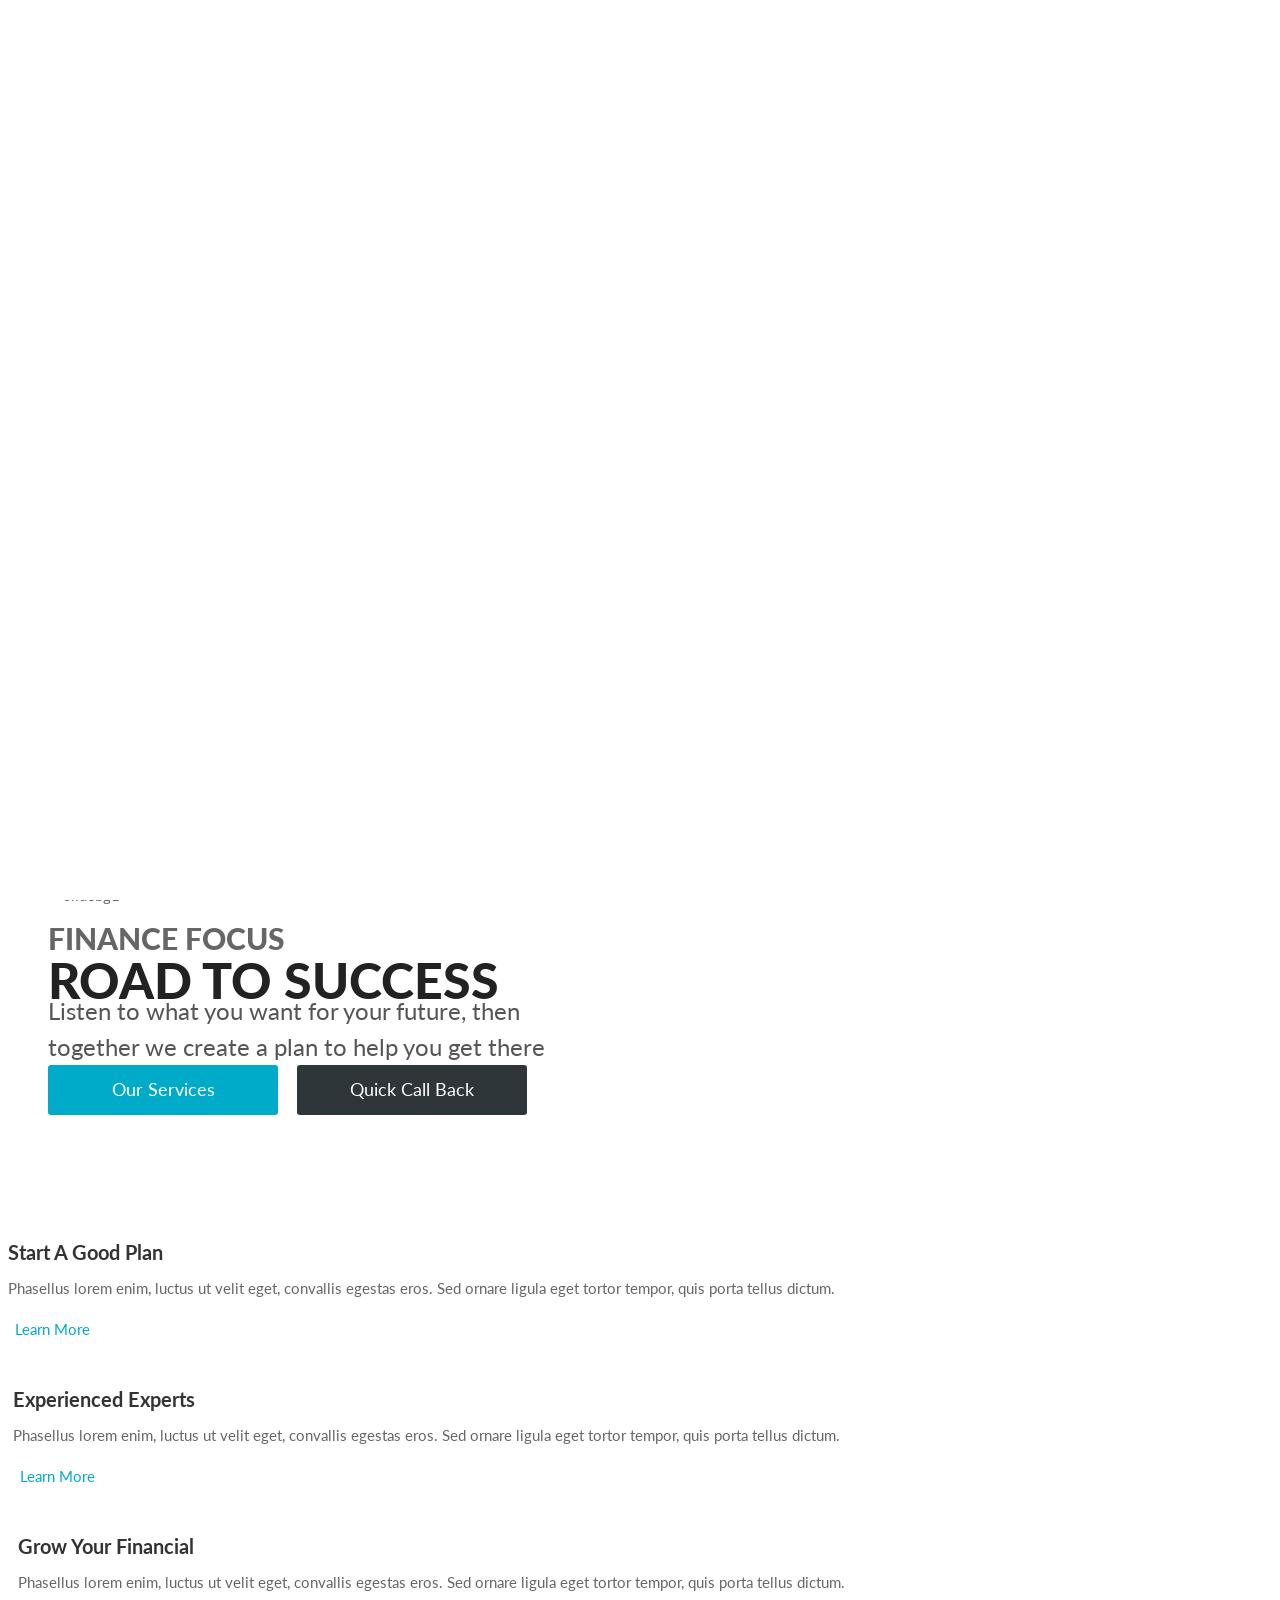
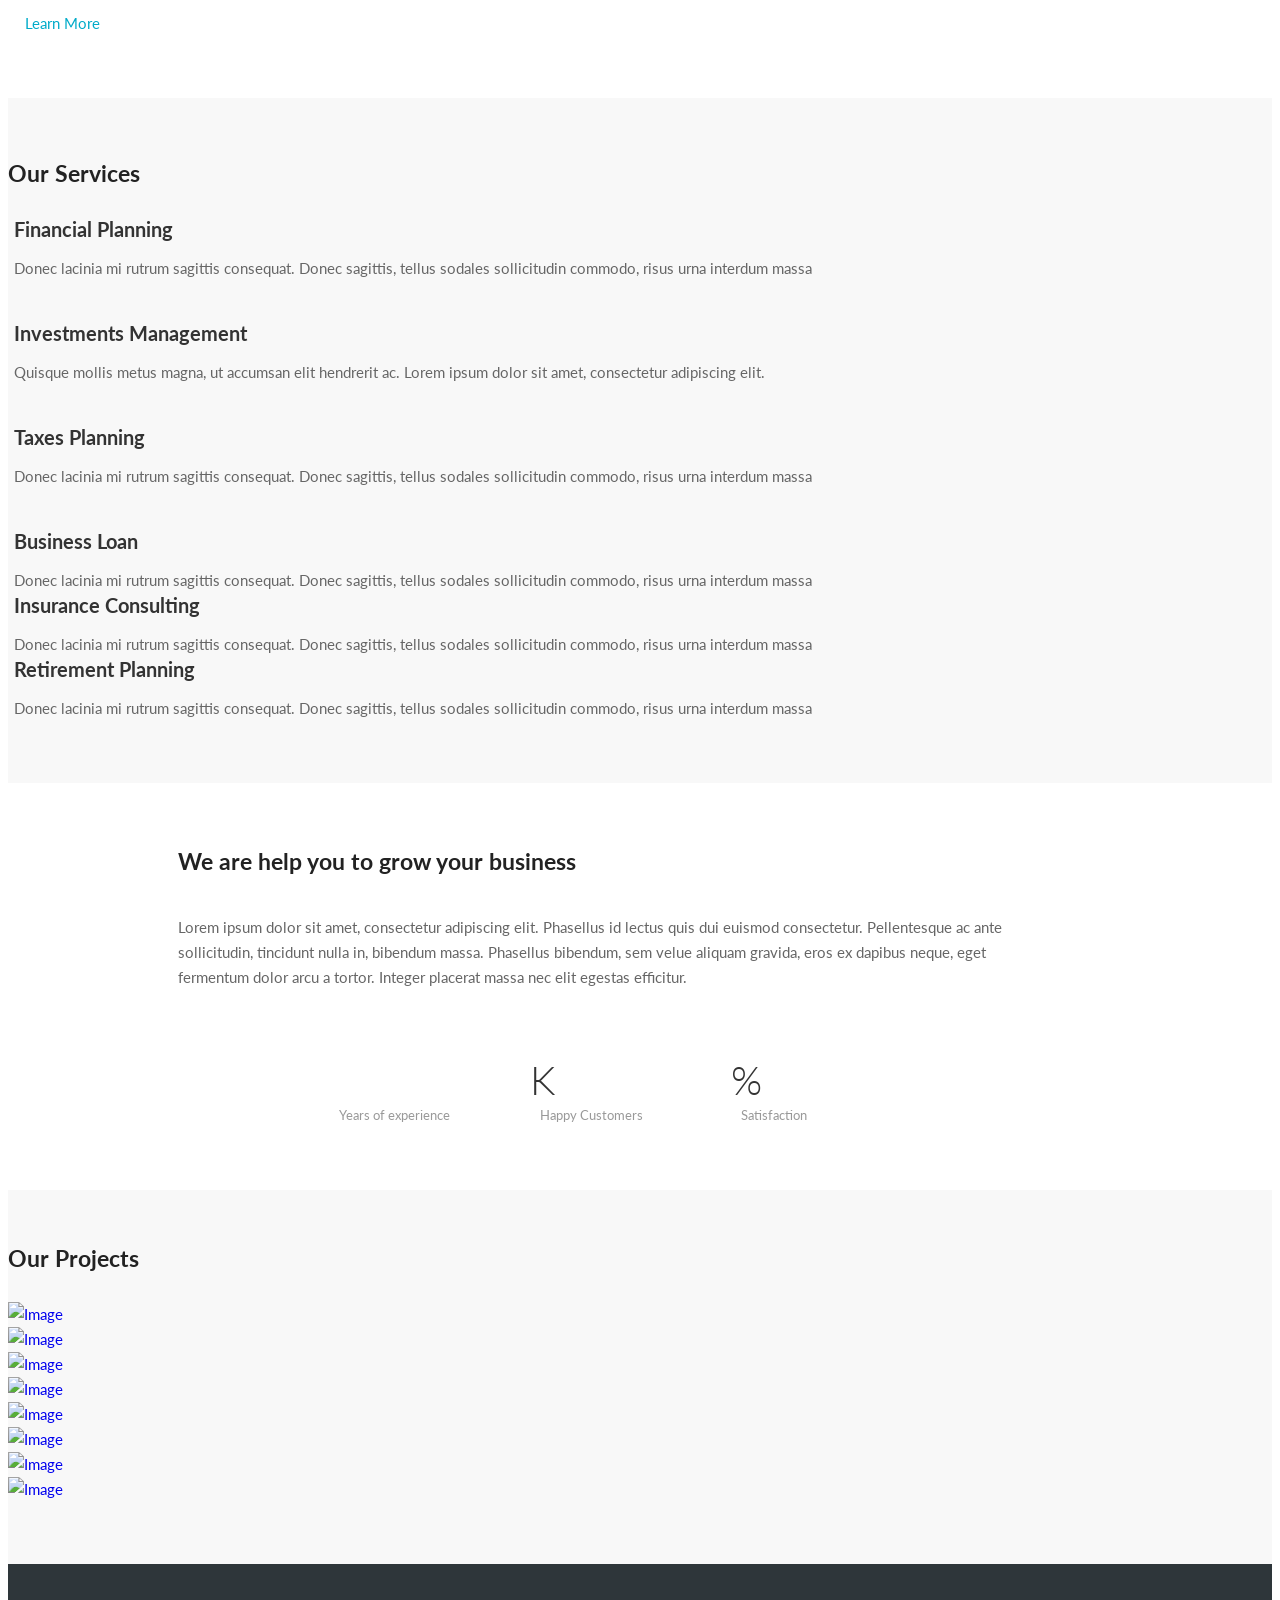
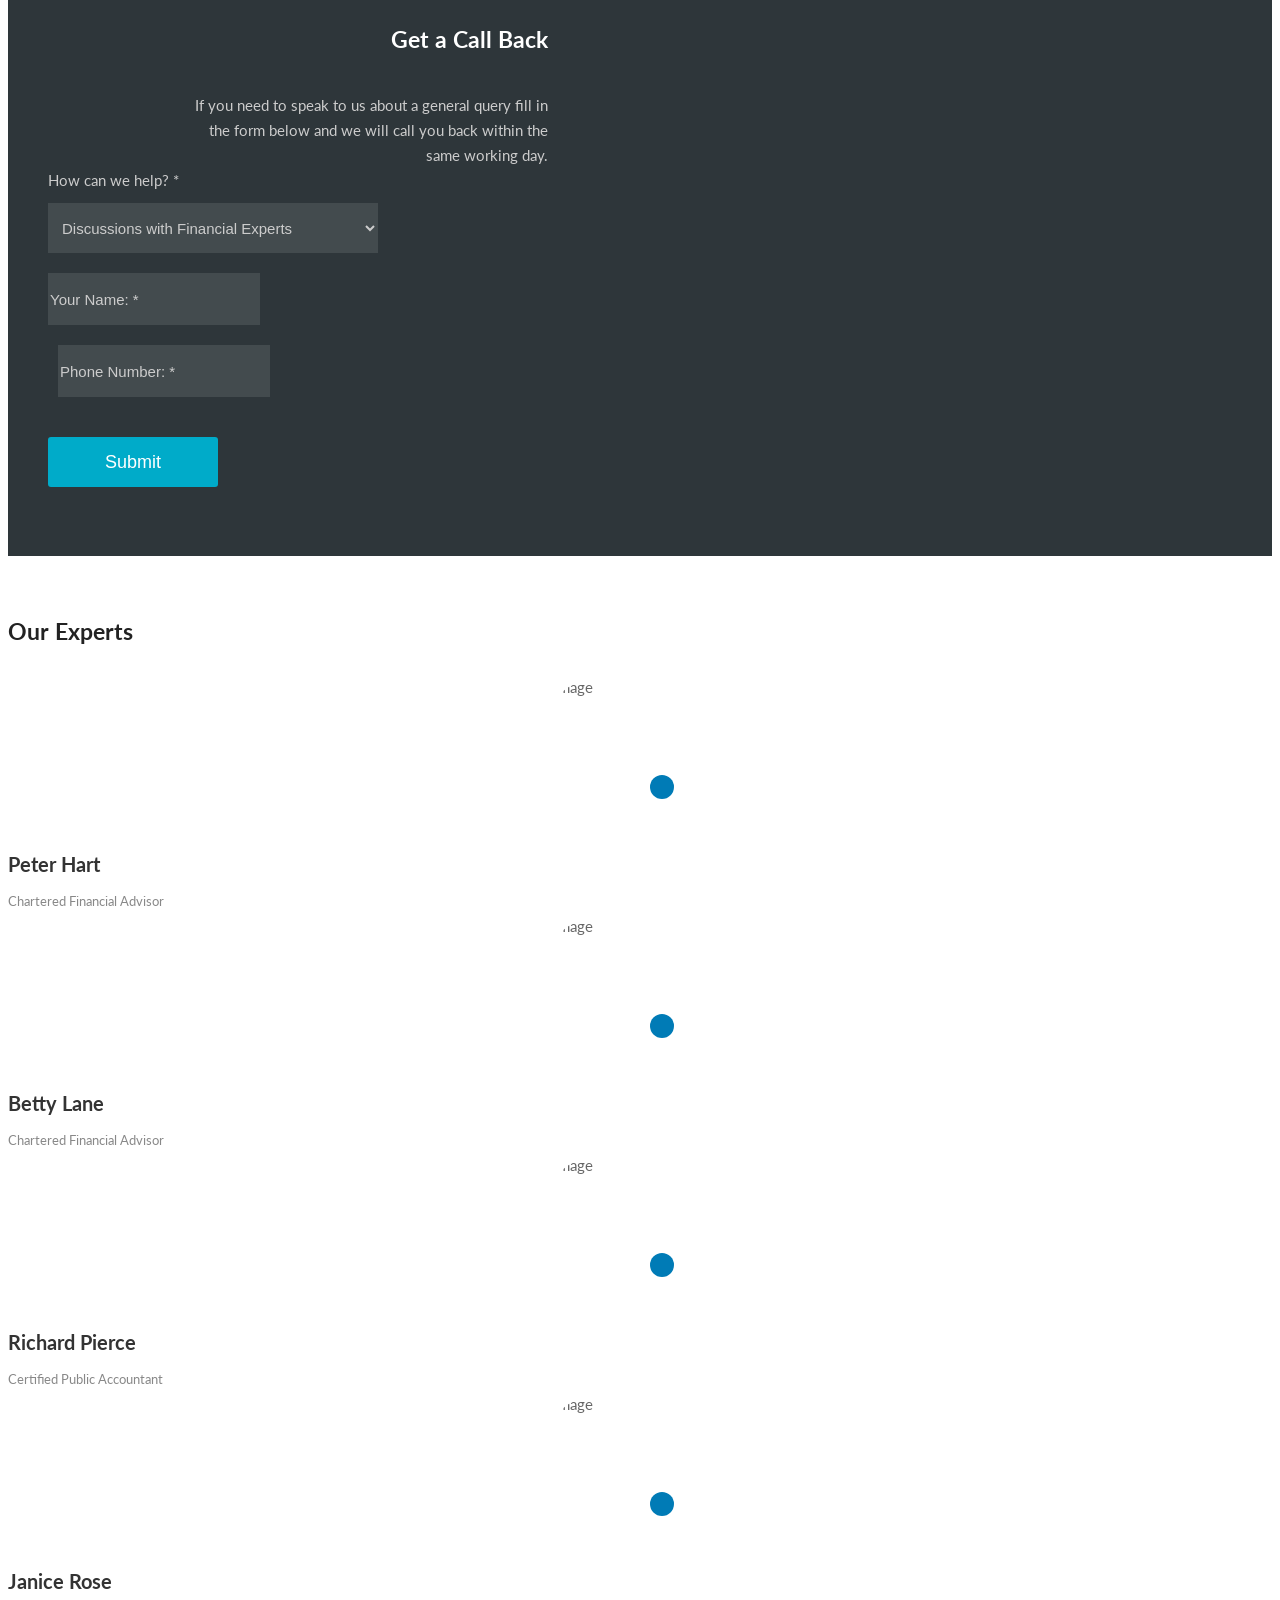
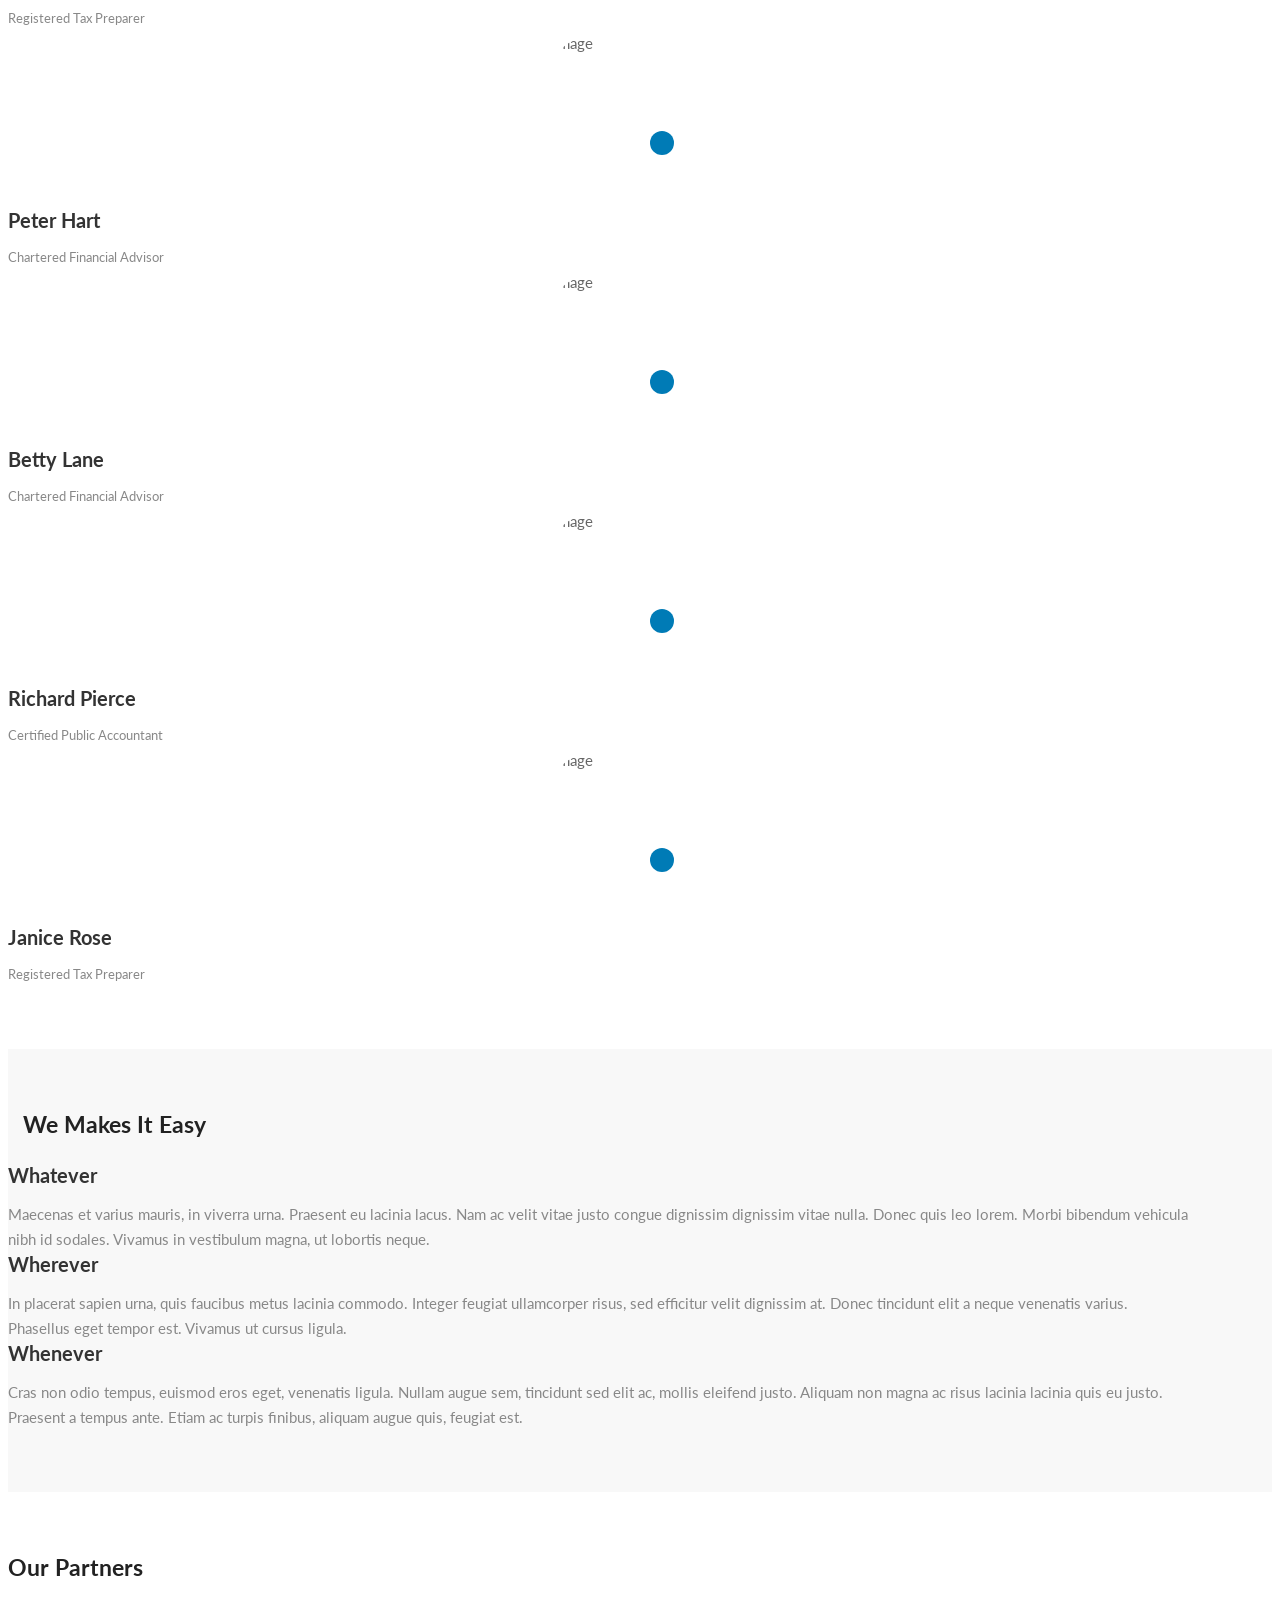
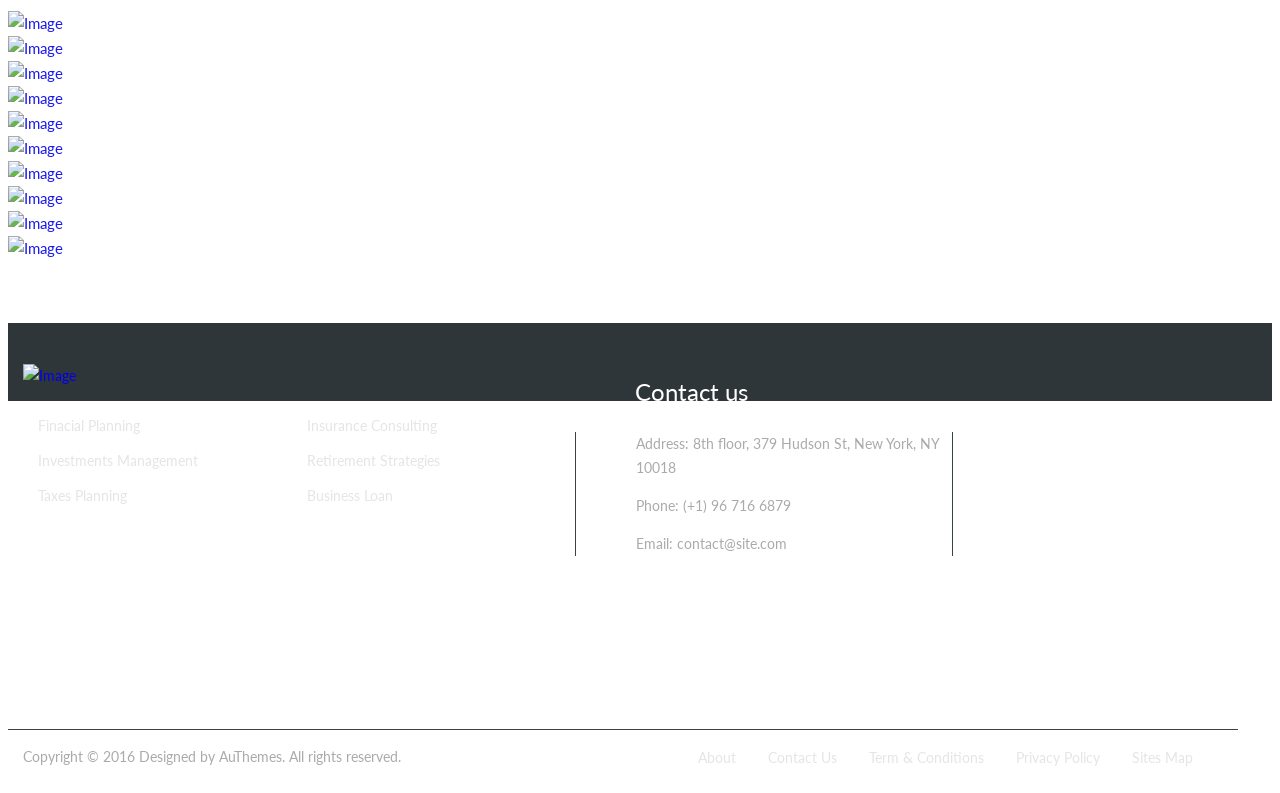
==== index.html @ b0c4564c "Add files via upload" ====
<!DOCTYPE html>
<!--[if IE 8]><html class="no-js lt-ie9" lang="en"> <![endif]-->
<!--[if gt IE 8]>
<!-->
<html class="no-js" lang="en"><!--<![endif]-->
<head>

    <!-- Basic Page Needs
  ================================================== -->
    <meta charset="utf-8">
    <title>Finance</title>
    <meta name="description" content="">
    <meta name="author" content="">

  <!-- Mobile Specific Metas
  ================================================== -->
  <meta name="viewport" content="width=device-width, initial-scale=1, maximum-scale=1">

  <!-- Font
  ================================================== -->
  
  <link rel="stylesheet" href="https://cdn.linearicons.com/free/1.0.0/icon-font.min.css">
  <link rel="stylesheet" href="css/font-awesome.min.css">
  <!-- CSS
  ================================================== -->
  <link rel="stylesheet" href="css/bootstrap.min.css"/>
  <!-- SELECTBOX
  ================================================== -->
  <link rel="stylesheet" type="text/css" href="css/fancySelect.css" media="screen" /> 
  <!-- SLIDER REVOLUTION 4.x SCRIPTS
  ================================================== --> 
  <link rel="stylesheet" type="text/css" href="css/extralayers.css" media="screen" /> 
  <link rel="stylesheet" type="text/css" href="rs-plugin/css/settings.css" media="screen" />
  <!-- SCROLL BAR MOBILE MENU
  ================================================== --> 
  <link rel="stylesheet" href="css/jquery.mCustomScrollbar.css" />
  <!-- OWL CAROUSEL
  ================================================== --> 
  <link rel="stylesheet" href="css/owl.carousel.css">
  <!-- SCROLL BAR MOBILE MENU
  ================================================== --> 
  <link rel="stylesheet" href="css/jquery.mCustomScrollbar.css" />
  <!-- MAIN STYLE
  ================================================== -->
  <link rel="stylesheet" href="style.css"/>
  <!-- color scheme -->
  <link rel="stylesheet" href="switcher/demo.css" type="text/css">
  <link rel="stylesheet" href="switcher/colors/blue.css" type="text/css" id="colors">   
  <!-- Favicons
  ================================================== -->
  <link rel="shortcut icon" href="favicon.png">
    
</head>
<body>  
    <div id="switcher">
        <span class="custom-close"></span>
        <span class="custom-show"></span>

        <a href="#" class="ot-btn btn-rounded btn-hightlight-color block-btn">Buy Now</a>

        <div class="clearfix spacing-10"></div>

        <span class="sw-title">Main Colors:</span>
        <ul id="tm-color">
            <li class="color11"></li>
            <li class="color2"></li>
            <li class="color3"></li>
            <li class="color5"></li>
            <li class="color8"></li>
            <li class="color9"></li>
        </ul>
    </div>
    <div class="mobile-menu-first">
        <div id="mobile-menu" class="mobile-menu-light">
          <div class="mCustomScrollbar light" data-mcs-theme="minimal-dark">
              <div class="header-mobile-menu hmm-v1">
                  <span class="has-icon sm-icon"><span class="lnr lnr-phone-handset icon-set-1 icon-xs "></span> <span class="sub-text-icon text-middle"><strong>0112-826-2789</strong></span></span>
                  <a href="#" class="ot-btn btn-rounded btn-hightlight-color">Get A Quote</a>
              </div> <!-- Mobile Menu -->
              <ul>
                  <li>
                          <a href="index.html"><i class="icon-home"></i> Home</a>
                          <ul>
                               <li><a href="index.html">Home Page Verison 1</a></li>
                                <li><a href="home_2.html">Home Page Verison 2</a></li>
                                <li><a href="home_3.html">Home Page Verison 3</a></li>
                                <li><a href="home_4.html">Home Page Verison 4</a></li>
                                <li><a href="home_5.html">Home Page Verison 5</a></li>
<li><a href="home_6.html">Home Page Verison 6</a></li>
                          </ul>
                  </li>                
                 
                  <li><a href="servicesList.html">Services</a>
                      <ul>
                          <li><a href="servicesList.html">Services Style 1</a></li>
                          <li><a href="servicesList2.html">Services Style 2</a></li>
                          <li><a href="services-detail.html">Services Details</a></li>
                      </ul>
                  </li>
                  <li><a href="projectList.html">Projects</a>
                     <ul>
                        <li><a href="projectList.html">Project Grid</a></li>
                        <li><a href="projectsDetail.html">Project Details</a></li>
                    </ul>
                  </li>
                  <li><a href="blogList.html">News</a>
                       <ul>
                          <li><a href="blogList.html">Blog List</a></li>
                          <li><a href="blogDetail.html">Blog Detail</a></li>                                    
                      </ul>
                  </li>
                  <li><a href="shop-catalog.html">Shop</a>
                        <ul>
                            <li><a href="shop-catalog.html">Online Store Catalog</a></li>
                            <li><a href="shop-cart.html">Online Store Shopping Cart</a></li>
                            <li><a href="shop-checkout.html">Online Store Checkout</a></li>
                            <li><a href="shop-single.html">Single Store Product</a></li>
                        </ul>
                  </li>
                  <li><a href="#">Pages</a>
                      <ul>
                          <li><a href="elements.html">Element</a></li>
                          <li><a href="typography.html">Typography</a></li>
                          <li><a href="testimonial.html">Testinmonials</a>
                          <li><a href="404.html">404 Page</a></li>
                          <li><a href="comingsoon.html">Coming Soon</a></li>      
                      </ul>
                  </li>
                  <li><a href="about.html">About Us </a></li>
                  <li><a href="contact.html">Contact Us </a>
                      <ul>
                          <li><a href="contact.html">Contact Style 1</a></li>
                          <li><a href="contact2.html">Contact Style 2</a></li>
                          <li><a href="contact3.html">Contact Style 3</a></li>    
                      </ul>
                  </li>
              </ul>
              <div class="footer-mobile-menu fmm-v1">
                  <ul class="social">
                      <li class="facebook"><a href="#"><i class="fa fa-facebook"></i></a></li>
                      <li class="twitter"><a href="#"><i class="fa fa-twitter"></i></a></li>
                      <li class="google-plus"><a href="#"><i class="fa fa-google-plus"></i></a></li>
                      <li class="youtube"><a href="#"><i class="fa fa-youtube-play"></i></a></li>
                      <li class="linkedin"><a href="#"><i class="fa fa-linkedin"></i></a></li>
                  </ul>

                  <ul class="address-footer-mobile">
                    
                    <li><a href=""><span class="lnr lnr-map-marker"></span> 8th floor, 379 Hudson St, New York, NY 10018</a></li>
                    <li><a href="tel:18001236879 "><span class="lnr lnr-smartphone"></span> 1-800-123-6879 </a></li>
                    <li><a href="mailto:contact@finance.com"><span class="lnr lnr-envelope"></span> contact@finance.com</a></li>
                    
                  </ul>
              </div>
          </div> <!-- /#rmm   -->
        </div>
    </div><!-- End Mobile Menu -->

    <div id="page">
        <header id="sticked-menu" class="header header-v1">
              <div class="logo">
                    <div class="mm-toggle">
                        <i class="fa fa-bars"></i><span class="mm-label">Menu</span>
                    </div> <!-- End button mobile menu -->
                    <a href="index.html"><img src="images/Header/logo.png" class="img-responsive" alt="Image"></a>
              </div><!-- End Logo -->
              <nav class="navi-desktop-site">
                    <ul class="navi-level-1">
                        <li class="has-sub"><a href="index.html">Home <i class="fa fa-angle-down"></i></a>
                             <ul class="navi-level-2 ">
                                <li><a href="index.html">Home Page Verison 1</a></li>
                                <li><a href="home_2.html">Home Page Verison 2</a></li>
                                <li><a href="home_3.html">Home Page Verison 3</a></li>
                                <li><a href="home_4.html">Home Page Verison 4</a></li>
                                <li><a href="home_5.html">Home Page Verison 5</a></li>
<li><a href="home_6.html">Home Page Verison 6</a></li>
                            </ul>
                        </li>
                        <li class="has-sub"><a href="servicesList.html">Services <i class="fa fa-angle-down"></i></a>
                            <ul class="navi-level-2">
                                <li><a href="servicesList.html">Services Style 1</a></li>
                                <li><a href="servicesList2.html">Services Style 2</a></li>
                                <li><a href="services-detail.html">Services Details</a></li>
                            </ul>
                        </li>
                       
                        <li class="has-sub"><a href="projectList.html">Projects  <i class="fa fa-angle-down"></i></a>
                               <ul class="navi-level-2">
                                    <li><a href="projectList.html">Project Grid</a></li>
                                    <li><a href="projectsDetail.html">Project Details</a></li>
                                </ul>
                        </li>
                        <li class="has-sub"><a href="blogList.html">News<i class="fa fa-angle-down"></i></a>
                             <ul class="navi-level-2">
                                <li><a href="blogList.html">Blog List</a></li>
                                <li><a href="blogDetail.html">Blog Detail</a></li>                                    
                            </ul>
                        </li>
                        <li class="has-sub"><a href="shop-catalog.html">Shop<i class="fa fa-angle-down"></i></a>
                              <ul class="navi-level-2">
                                  <li><a href="shop-catalog.html">Online Store Catalog</a></li>
                                  <li><a href="shop-cart.html">Online Store Shopping Cart</a></li>
                                  <li><a href="shop-checkout.html">Online Store Checkout</a></li>
                                  <li><a href="shop-single.html">Single Store Product</a></li>
                              </ul>
                        </li>
                        <li class="has-sub"><a href="">Pages  <i class="fa fa-angle-down"></i></a>
                          <ul class="navi-level-2">
                              <li><a href="elements.html">Element</a></li>
                              <li><a href="typography.html">Typography</a></li>
                              <li><a href="testimonial.html">Testinmonials</a>
                              <li><a href="404.html">404 Page</a></li>
                              <li><a href="comingsoon.html">Coming Soon</a></li>                                      
                          </ul>


                        </li>
                        <li><a href="about.html">About Us  </a></li>
                        <li class="has-sub"><a href="contact.html">Contact Us  <i class="fa fa-angle-down"></i></a>
                          <ul class="navi-level-2">
                              <li><a href="contact.html">Contact Style 1</a></li>
                              <li><a href="contact2.html">Contact Style 2</a></li>
                              <li><a href="contact3.html">Contact Style 3</a></li>                                    
                          </ul>
                        </li>
                    </ul>
              </nav> <!-- End Navi Desktop -->
              <div class="navi-right">
                  <ul>
                      <li ><span class="has-icon sm-icon" ><span class="lnr lnr-phone-handset icon-set-1 icon-xs"></span> <span class="sub-text-icon text-middle sub-text-middle">0112-826-2789</span></span></li>
                      <li>
                      <a href="#" class="ot-btn btn-rounded btn-hightlight-color">Get A Quote</a>
                      </li>
                  </ul>
              </div>
        </header><!-- END HEADER -->
       
        <!-- Slider -->
        <div class="no-padding">
          <div class="slider slider-dark-arrow slider-home-1">
            <div class="fullwidthbanner-container">
                <div id="revolution-slider-home-1">
                  <ul>  <!-- SLIDE  -->
                      <li data-transition="fade" data-slotamount="7" data-masterspeed="1500" data-delay="4000">
                        <!-- MAIN IMAGE -->
                        <img src="images/Slider/1.jpg"  alt="slidebg1"  data-bgfit="cover" data-bgposition="center" data-bgrepeat="no-repeat">
                        <!-- LAYER NR. 1 -->
                        <div class="tp-caption sfr stt h2-text"
                          data-x="0" 
                          data-y="298"
                          data-speed="400" 
                          data-start="1000"
                          data-easing="easeInOut"
                          >Great experience
                        </div>

                        <!-- LAYER NR. 2 -->
                        <div class="tp-caption sfr stt h1-text"
                          data-x="0" 
                          data-y="381" 
                          data-speed="400"
                          data-start="1400"
                          data-easing="easeInOut"
                          >Meet our adviser
                        </div>

                        <!-- LAYER NR. 3 -->
                        <div class="tp-caption sfr stb h3-text"
                          data-x="0" 
                          data-y="455" 
                         
                          data-speed="400"
                          data-start="1700"
                          data-easing="easeInOut"
                         style="max-width: 565px">
                           Comprehensive financial advice and financial services that are tailored to meet your individual needs.
                        </div>

                        <!-- LAYER NR. 4 -->
                        <div class="tp-caption sfr stb group-btn-slider"
                          data-x="0" 
                          data-y="580" 
                        
                          data-speed="400"
                          data-start="1900"
                          data-easing="easeInOut"
                          > <a href="servicesList.html" class="ot-btn large-btn btn-rounded btn-main-color btn-1">Our Services</a>  <a href="servicesList2.html" class="ot-btn large-btn btn-rounded btn-sub-color btn-2">Quick Call Back</a> 
                        </div>
                      </li>
                       <!-- SLIDE  -->
                       <li data-transition="fade" data-slotamount="7" data-masterspeed="1500" data-delay="6000">
                            <!-- MAIN IMAGE -->
                            <img src="images/Slider/2.jpg"  alt="slidebg1"  data-bgfit="cover" data-bgposition="center" data-bgrepeat="no-repeat">
                            
                            <!-- LAYER NR. 1 -->
                            <div class="tp-caption sfr stt h2-text"
                              data-x="0" 
                              data-y="298"
                              data-speed="400" 
                              data-start="1000"
                              data-easing="easeInOut"
                              >HELPING YOU TO
                            </div>

                           

                            
                            <!-- LAYER NR. 2 -->
                            <div class="tp-caption sfr stt h1-text"
                              data-x="0" 
                              data-y="381" 
                              data-speed="400"
                              data-start="1400"
                              data-easing="easeInOut"
                              >GROW YOUR BUSINESS
                            </div>

                            <!-- LAYER NR. 3 -->
                            <div class="tp-caption sfr stb h3-text"
                              data-x="0" 
                              data-y="455"
                             
                              data-speed="400"
                              data-start="1700"
                              data-easing="easeInOut"
                             style="max-width: 565px">
                               Comprehensive financial advice and financial services that are tailored to meet your individual needs.
                            </div>
                            <!-- LAYER NR. 4 -->
                            <div class="tp-caption sfr stb group-btn-slider"
                              data-x="0" 
                              data-y="580" 
                            
                              data-speed="400"
                              data-start="1900"
                              data-easing="easeInOut"
                              > <a href="servicesList.html" class="ot-btn large-btn btn-rounded btn-main-color btn-1">Our Services</a>  <a href="servicesList2.html" class="ot-btn large-btn btn-rounded btn-sub-color btn-2">Quick Call Back</a> 
                            </div>
                      </li>
                      <!--SLIDE-->
                      <li data-transition="fade" data-slotamount="7" data-masterspeed="1500" data-delay="4000">
                        <!-- MAIN IMAGE -->
                        <img src="images/Slider/3.jpg"  alt="slidebg1"  data-bgfit="cover" data-bgposition="center" data-bgrepeat="no-repeat">
                        <!-- LAYER NR. 1 -->
                        <div class="tp-caption sfr stt h2-text"
                          data-x="0" 
                          data-y="298"
                          data-speed="400" 
                          data-start="1000"
                          data-easing="easeInOut"
                          >Finance Focus
                        </div>

                        <!-- LAYER NR. 2 -->
                        <div class="tp-caption sfr stt h1-text"
                          data-x="0" 
                          data-y="381" 
                          data-speed="400"
                          data-start="1400"
                          data-easing="easeInOut"
                          >Road to Success
                        </div>

                        <!-- LAYER NR. 3 -->
                        <div class="tp-caption sfr stb h3-text"
                          data-x="0" 
                          data-y="455" 
                         
                          data-speed="400"
                          data-start="1700"
                          data-easing="easeInOut"
                         style="max-width: 565px">
                           Listen to what you want for your future, then together we create a plan to help you get there
                        </div>

                        <!-- LAYER NR. 4 -->
                        <div class="tp-caption sfr stb group-btn-slider"
                          data-x="0" 
                          data-y="580" 
                        
                          data-speed="400"
                          data-start="1900"
                          data-easing="easeInOut"
                          > <a href="servicesList.html" class="ot-btn large-btn btn-rounded btn-main-color btn-1">Our Services</a>  <a href="servicesList2.html" class="ot-btn large-btn btn-rounded btn-sub-color btn-2">Quick Call Back</a> 
                        </div>
                      </li>
                  </ul>
                </div>
            </div>
          </div>
        </div><!-- Slider Revolution End -->

        <!-- Component Blog -->
        <section class="padding-top-50">
            <div class="container">
          	   <div class="row"> 
                  <div class="services-home-1">
                    <div class="col-md-4">
                      <div class="item-blog">
                        <div class="thumbnail">
                            <a href="blogDetail.html" class="img-blog-contain"><img src="images/Blog/1.jpg" alt=""></a>
                            <div class="caption">
                              <a href="blogDetail.html"><h4>Start A Good Plan</h4></a>
                              <p>
                               Phasellus lorem enim, luctus ut velit eget, convallis egestas eros. Sed ornare ligula eget tortor tempor, quis porta tellus dictum.
                              </p>
                              <a class="learn-more" href="blogDetail.html"><i class="fa fa-caret-right" aria-hidden="true"></i>Learn More
                                
                              </a>
                            </div>
                        </div>
                      </div>
                    </div>
                   
                    <div class="col-md-4">
                      <div class="item-blog">
                          <div class="thumbnail">
                              <a href="blogDetail.html" class="img-blog-contain"><img src="images/Blog/2.jpg" alt=""></a>
                              <div class="caption">
                                <a href="blogDetail.html"><h4>Experienced Experts</h4></a>
                                <p>
                                Phasellus lorem enim, luctus ut velit eget, convallis egestas eros. Sed ornare ligula eget tortor tempor, quis porta tellus dictum.
                                </p>
                                <a class="learn-more" href="blogDetail.html"><i class="fa fa-caret-right" aria-hidden="true"></i> Learn More
                                </a>
                              </div>
                          </div>
                      </div>
                    </div>
                    
                    <div class="col-md-4">
                      <div class="item-blog">
                          <div class="thumbnail">
                              <a href="blogDetail.html" class="img-blog-contain"><img src="images/Blog/3.jpg" alt=""></a>
                              <div class="caption">
                                <a href="blogDetail.html"><h4>Grow Your Financial</h4></a>
                                <p>
                               Phasellus lorem enim, luctus ut velit eget, convallis egestas eros. Sed ornare ligula eget tortor tempor, quis porta tellus dictum.
                                </p>
                                <a class="learn-more" href="blogDetail.html"><i class="fa fa-caret-right" aria-hidden="true"></i>Learn More
                                  
                                </a>
                              </div>
                          </div>
                      </div> 
                    </div>
                  </div>

                </div><!-- End Row 2 -->
      	   </div><!-- End container -->
        </section>
      
        <!-- Component Media Left Icon Our Services-->
        <section class="bg-grey">
    	     <div class="container">
      	     <div class="row">
                  <div class="col-md-12">
          		        <h2 class="title clearfix">Our Services</h2>
                  </div><!-- End col -->
                  <div class="services-warp">
                      <article class=" col-sm-6 col-md-4 media-style media-left-icon-item">
                          <div class="media">
                            <div class="media-left">
                              <i class="fa fa-bar-chart"></i>
                            </div>
                            <div class="media-body">
                              <h4 class="">Financial Planning</h4>
                              <p>
                                Donec lacinia mi rutrum sagittis consequat. Donec sagittis, tellus sodales sollicitudin commodo, risus urna interdum massa
                              </p>
                            </div>
                          </div>
                      </article><!-- End article -->
                      <article class=" col-sm-6 col-md-4 media-style media-left-icon-item">
                         <div class="media">
                            <div class="media-left">
                              <i class="fa fa-money"></i>
                            </div>
                            <div class="media-body">
                              <h4 class="">Investments Management</h4>
                              <p>
                                Quisque mollis metus magna, ut accumsan elit hendrerit ac. Lorem ipsum dolor sit amet, consectetur adipiscing elit. 
                              </p>
                            </div>
                          </div>
                      </article><!-- End article -->
                      <article class=" col-sm-6 col-md-4 media-style media-left-icon-item">
                         <div class="media">
                            <div class="media-left">
                              <i class="fa fa-calculator"></i>
                            </div>
                            <div class="media-body">
                              <h4 class="">Taxes Planning</h4>
                              <p>
                                Donec lacinia mi rutrum sagittis consequat. Donec sagittis, tellus sodales sollicitudin commodo, risus urna interdum massa
                              </p>
                            </div>
                          </div>
                      </article><!-- End article -->
                      <article class=" col-sm-6 col-md-4 media-style media-left-icon-item no-margin">
                         <div class="media">
                            <div class="media-left">
                              <i class="fa fa-university"></i>
                            </div>
                            <div class="media-body">
                              <h4 class="">Business Loan</h4>
                              <p>
                                Donec lacinia mi rutrum sagittis consequat. Donec sagittis, tellus sodales sollicitudin commodo, risus urna interdum massa
                              </p>
                            </div>
                          </div>
                      </article><!-- End article -->
                      <article class=" col-sm-6 col-md-4 media-style media-left-icon-item no-margin">
                         <div class="media">
                            <div class="media-left">
                              <i class="fa fa-shield"></i>
                            </div>
                            <div class="media-body">
                              <h4 class="">Insurance Consulting</h4>
                              <p>
                                Donec lacinia mi rutrum sagittis consequat. Donec sagittis, tellus sodales sollicitudin commodo, risus urna interdum massa
                              </p>
                            </div>
                          </div>
                      </article><!-- End article -->
                      <article class=" col-sm-6 col-md-4 media-style media-left-icon-item no-margin">
                         <div class="media">
                            <div class="media-left">
                              <i class="fa fa-home"></i>
                            </div>
                            <div class="media-body">
                              <h4 class="">Retirement Planning </h4>
                              <p>
                                Donec lacinia mi rutrum sagittis consequat. Donec sagittis, tellus sodales sollicitudin commodo, risus urna interdum massa
                              </p>
                            </div>
                          </div>
                      </article><!-- End article -->
                  </div><!-- End Services Warp -->
        	   </div> <!-- End Row -->
      	   </div><!-- End container -->
        </section>

        <!-- Component Courter Up -->
        <section>
          <div class="container">
            <div class="row">
              <div class="col-md-12">
                <div class="counter-up counter-up-style-1 text-center">
                  <h2>We are help you to grow your business</h2>
                  <p>Lorem ipsum dolor sit amet, consectetur adipiscing elit. Phasellus id lectus quis dui euismod consectetur. Pellentesque ac ante sollicitudin, tincidunt nulla in, bibendum massa. Phasellus bibendum, sem velue aliquam gravida, eros ex dapibus neque, eget fermentum dolor arcu a tortor. Integer placerat massa nec elit egestas efficitur. </p>
                  <ul>
                    <li>
                      <p><span class="couterup" id="yoe"></span></p>
                      <span class="label-counter">Years of experience</span>
                    </li>
                    <li>
                      <p><span class="couterup" id="hc"></span><span class="unit">K</span></p>
                      <span class="label-counter">Happy Customers</span>
                    </li>
                    <li>
                      <p><span class="couterup" id="satis"></span><span class="unit">%</span></p>
                      <span class="label-counter">Satisfaction</span>
                    </li>
                  </ul>
                </div><!-- End counter up -->
              </div> <!-- End cold -->
            </div><!-- End row -->
          </div><!-- End container -->
        </section><!-- End Section -->
       
        <!-- Component Owl Project -->
        <section class=" bg-grey padding-top-55 padding-bottom-60">
      		  <div class="container">
                  <div class="row">
                      <div class="col-md-12">
                          <h2 class="title">Our Projects</h2>
                         
                          <div class="customNavigation">
                            <a class="btn prev-project"><i class="fa fa-angle-left"></i></a>
                            <a class="btn next-project"><i class="fa fa-angle-right"></i></a>
                         </div><!-- End owl button -->

                        <div id="owl-project" class="owl-carousel owl-theme  owl-project clearfix">
                              <div class="item">
                                    <a href="projectsDetail.html">
                                      <img src="images/Project/1.jpg" class="img-responsive" alt="Image">
                                      <h5 class="title-project">Enterprise Loan</h5>
                                    </a>
                              </div>
                              <div class="item">
                                    <a href="projectsDetail.html">
                                      <img src="images/Project/2.jpg" class="img-responsive" alt="Image">
                                      <h5 class="title-project">Money Market</h5>
                                    </a>
                              </div>
                              <div class="item">
                                    <a href="projectsDetail.html">
                                      <img src="images/Project/3.jpg" class="img-responsive" alt="Image">
                                      <h5 class="title-project">MO Insurance </h5>
                                    </a>
                              </div>
                              <div class="item">
                                    <a href="projectsDetail.html">
                                      <img src="images/Project/5.jpg" class="img-responsive" alt="Image">
                                      <h5 class="title-project">Business Loan</h5>
                                    </a>
                              </div>
                              <div class="item">
                                    <a href="projectsDetail.html">
                                      <img src="images/Project/6.jpg" class="img-responsive" alt="Image">
                                      <h5 class="title-project">Financial Report</h5>
                                    </a>
                              </div>
                              <div class="item">
                                    <a href="projectsDetail.html">
                                      <img src="images/Project/7.jpg" class="img-responsive" alt="Image">
                                      <h5 class="title-project">2016 Retirement Plan</h5>
                                    </a>
                              </div>
                              <div class="item">
                                    <a href="projectsDetail.html">
                                      <img src="images/Project/8.jpg" class="img-responsive" alt="Image">
                                      <h5 class="title-project">Business Growth Solutions</h5>
                                    </a>
                              </div>
                              <div class="item">
                                    <a href="projectsDetail.html">
                                      <img src="images/Project/9.jpg" class="img-responsive" alt="Image">
                                      <h5 class="title-project">Insurance Life</h5>
                                    </a>
                              </div>
                        </div> <!--End Owl  -->
                    </div><!-- End Col -->
                  </div><!-- End Row -->
            </div> <!-- End Container -->
  		  </section><!-- End Section -->
       
        <!-- Component Get a Call Back-->
        <section class="bg-dark">
            <div class="container">
                <div class="row">
                  <div class="get-call-back-contain">
                    <div class="col-md-6 get-call-back-left">
                      <div class="call-back-text">
                        <h2 class="text-white">Get a Call Back</h2>
                        <div class="clearfix"></div>
                        <p class="text-grey">If you need to speak to us about a general query fill in<br> the form below and we will call you back within the<br> same working day.</p>
                      </div><!-- End call back text left -->
                    </div>
                    <div class="col-md-6 get-call-back-right">
                      <div class="call-back-form">
                        <form action="GET" method="POST">
                          <p>How can we help? *</p>
                          
                          <select class="form-control custom-form custom-select">
                            <option selected="selected">Discussions with Financial Experts</option>
                            <option>Meet Finance Assistant - PR Agency </option>
                            <option>Discussions with Senior Finance Manager</option>
                            <option>Designer</option>
                            <option>Our CEO Finanace Theme Group</option>
                          </select>
                          <div class="row">
                            <div class="form-group col-md-6 custom-form">
                              <input type="text" class="form-control" id="name" placeholder="Your Name: *">
                            </div>
                            <div class="form-group col-md-6 custom-form">
                              <input type="text" class="form-control" id="phone" placeholder="Phone Number: *">
                            </div>
                          </div>
                          <button type="submit" class="ot-btn large-btn btn-rounded btn-main-color btn-submit">Submit</button>
                        </form>
                      </div><!-- End call back form -->
                    </div>
                  </div>
                </div><!-- End row -->
            </div><!-- End container -->
        </section><!-- End Section -->
      
        <!-- Component Our Experts Owl -->
      	<section>
          <div class="container">
              <div class="row">
                  <div class="col-md-12">
                      <h2 class="title">Our Experts</h2>
                      <div class="customNavigation">
                        <a class="btn prev-experts"><i class="fa fa-angle-left"></i></a>
                        <a class="btn next-experts"><i class="fa fa-angle-right" aria-hidden="true"></i></a>
                      </div><!-- End owl custom button -->  
                      <div class="padding-bottom-15"></div>
                      <div id="owl-experts" class="owl-carousel owl-theme owl-experts clearfix">
                        <div class="item item-experts text-center">
                          <div class="expert-img-container">
                              <div class="avatar">
                                <img src="images/Experts/1.jpg" class="img-responsive" alt="Image">
                              </div>
                               <a href="https://www.linkedin.com/" class="in-experts">
                                  <i class="fa fa-linkedin"></i>
                              </a>
                          </div> <!-- end expert img container -->
                             

                          <div class="clearfix"></div>
                          <h4 class="">Peter Hart</h4>
                          <p class="job-experts">Chartered Financial Advisor</p>
                        </div><!-- end item -->
                        <div class="item item-experts text-center">
                          <div class="expert-img-container">
                              <a href="https://www.linkedin.com/" class="in-experts">
                                  <i class="fa fa-linkedin"></i>
                              </a>
                              <div class="avatar">
                                <img src="images/Experts/2.jpg" class="img-responsive" alt="Image">
                              </div>
                          </div> <!-- end expert img container -->
                          <div class="clearfix"></div>
                          <h4 class="">Betty Lane</h4>
                          <p class="job-experts">Chartered Financial Advisor</p>
                        </div><!-- end item -->
                        <div class="item item-experts text-center">
                          <div class="expert-img-container">
                              <a href="https://www.linkedin.com/" class="in-experts">
                                  <i class="fa fa-linkedin"></i>
                              </a>
                              <div class="avatar">
                                <img src="images/Experts/3.jpg" class="img-responsive" alt="Image">
                              </div>
                          </div> <!-- end expert img container -->
                          <div class="clearfix"></div>
                          <h4 class="">Richard Pierce</h4>
                          <p class="job-experts">Certified Public Accountant</p>
                        </div><!-- end item -->
                        <div class="item item-experts text-center">
                          <div class="expert-img-container">
                              <a href="https://www.linkedin.com/" class="in-experts">
                                  <i class="fa fa-linkedin"></i>
                              </a>
                              <div class="avatar">
                                <img src="images/Experts/4.jpg" class="img-responsive" alt="Image">
                              </div>
                          </div> <!-- end expert img container -->
                          <div class="clearfix"></div>
                          <h4 class="">Janice Rose</h4>
                          <p class="job-experts">Registered Tax Preparer</p>
                        </div><!-- end item -->
                        <div class="item item-experts text-center">
                          <div class="expert-img-container">
                              <a href="https://www.linkedin.com/" class="in-experts">
                                  <i class="fa fa-linkedin"></i>
                              </a>
                              <div class="avatar">
                                <img src="images/Experts/5.jpg" class="img-responsive" alt="Image">
                              </div>
                          </div> <!-- end expert img container -->
                          <div class="clearfix"></div>
                          <h4 class="">Peter Hart</h4>
                          <p class="job-experts">Chartered Financial Advisor</p>
                        </div><!-- end item -->
                        <div class="item item-experts text-center">
                          <div class="expert-img-container">
                              <a href="https://www.linkedin.com/" class="in-experts">
                                  <i class="fa fa-linkedin"></i>
                              </a>
                              <div class="avatar">
                                <img src="images/Experts/6.jpg" class="img-responsive" alt="Image">
                              </div>
                          </div> <!-- end expert img container -->
                          <div class="clearfix"></div>
                          <h4 class="">Betty Lane</h4>
                          <p class="job-experts">Chartered Financial Advisor</p>
                        </div><!-- end item -->
                        <div class="item item-experts text-center">
                          <div class="expert-img-container">
                              <a href="https://www.linkedin.com/" class="in-experts">
                                  <i class="fa fa-linkedin"></i>
                              </a>
                              <div class="avatar">
                                <img src="images/Experts/7.jpg" class="img-responsive" alt="Image">
                              </div>
                          </div> <!-- end expert img container -->
                          <div class="clearfix"></div>
                          <h4 class="">Richard Pierce</h4>
                          <p class="job-experts">Certified Public Accountant</p>
                        </div><!-- end item -->
                        <div class="item item-experts text-center">
                          <div class="expert-img-container">
                              <a href="https://www.linkedin.com/" class="in-experts">
                                  <i class="fa fa-linkedin"></i>
                              </a>
                              <div class="avatar">
                                <img src="images/Experts/8.jpg" class="img-responsive" alt="Image">
                              </div>
                          </div> <!-- end expert img container -->
                          <div class="clearfix"></div>
                          <h4 class="">Janice Rose</h4>
                          <p class="job-experts">Registered Tax Preparer</p>
                        </div><!-- end item -->
                      </div> <!-- End owl container -->
                  </div> <!-- End col -->
              </div><!-- End row -->
          </div>
      	</section><!-- End container -->
      	
      	<!-- Section Text 3 Column-->
        <section class="bg-grey">
            <div class="container">
               <div class="row">
                        <div class="three-column-text"> 
                          <h2 class="title ">We Makes It Easy</h2>
                          <div class="col-md-4">
                            <div class="make-easy-item">
                               <h4>Whatever</h4>
                               <p>Maecenas et varius mauris, in viverra urna. Praesent eu lacinia lacus. Nam ac velit vitae justo congue dignissim dignissim vitae nulla. Donec quis leo lorem. Morbi bibendum vehicula nibh id sodales. Vivamus in vestibulum magna, ut lobortis neque. </p>
                            </div>
                          </div><!-- end col -->
                          <div class="col-md-4">
                            <div class="make-easy-item">
                              <h4>Wherever</h4>
                              <p>In placerat sapien urna, quis faucibus metus lacinia commodo. Integer feugiat ullamcorper risus, sed efficitur velit dignissim at. Donec tincidunt elit a neque venenatis varius. Phasellus eget tempor est. Vivamus ut cursus ligula. </p>
                            </div>
                          </div><!-- end col -->
                          <div class="col-md-4">
                            <div class="make-easy-item">
                              <h4>Whenever</h4>
                              <p>Cras non odio tempus, euismod eros eget, venenatis ligula. Nullam augue sem, tincidunt sed elit ac, mollis eleifend justo. Aliquam non magna ac risus lacinia lacinia quis eu justo. Praesent a tempus ante. Etiam ac turpis finibus, aliquam augue quis, feugiat est.</p>
                            </div>
                          </div><!-- end col -->
                        </div> <!-- End 3 column text -->
              </div><!-- End row -->
            </div><!-- End Container -->
        </section><!-- End Section -->
      
         <!-- Component Our Partners Owl -->
      	<section>
          <div class="container">
        	   <div class="row">
    	         <div class="col-md-12">
                  <h2 class="title">Our Partners</h2>
                  <div class="customNavigation">
                <a class="btn prev-partners"><i class="fa fa-angle-left"></i></a>
                <a class="btn next-partners"><i class="fa fa-angle-right"></i></a>
                 </div><!-- End owl button -->

                  <div id="owl-partners" class="owl-carousel owl-theme owl-partners clearfix">
                <div class="item">
                    <a href="#">
                      <img src="images/Partner/1.jpg" class="img-responsive" alt="Image">
                    </a>
                </div>
                <div class="item">
                    <a href="#">
                      <img src="images/Partner/2.jpg" class="img-responsive" alt="Image">
                    </a>
                </div>
                 <div class="item">
                    <a href="#">
                      <img src="images/Partner/3.jpg" class="img-responsive" alt="Image">
                    </a>
                </div>
                 <div class="item">
                    <a href="#">
                      <img src="images/Partner/4.jpg" class="img-responsive" alt="Image">
                    </a>
                </div>
                 <div class="item">
                    <a href="#">
                      <img src="images/Partner/5.jpg" class="img-responsive" alt="Image">
                    </a>
                </div>
                <div class="item">
                    <a href="#">
                      <img src="images/Partner/1.jpg" class="img-responsive" alt="Image">
                    </a>
                </div>
                <div class="item">
                    <a href="#">
                      <img src="images/Partner/2.jpg" class="img-responsive" alt="Image">
                    </a>
                </div>
                 <div class="item">
                    <a href="#">
                      <img src="images/Partner/3.jpg" class="img-responsive" alt="Image">
                    </a>
                </div>
                 <div class="item">
                    <a href="#">
                      <img src="images/Partner/4.jpg" class="img-responsive" alt="Image">
                    </a>
                </div>
                 <div class="item">
                    <a href="#">
                      <img src="images/Partner/5.jpg" class="img-responsive" alt="Image">
                    </a>
                </div> 
               </div>

  	              </div><!-- End row partners -->
        	   </div><!-- End Row -->
          </div>
      	</section><!-- End container -->
      	<!-- Footer -->	
      	<footer class=" bg-dark footer">
            <div class="container">
              <div class="row">
                <div class="footer-row">
                  
                    <div class="footer-col-1">
                        <a href="index.html"><img src="images/Footer/logo-footer.png" class="img-responsive" alt="Image"></a>                    
                        <ul class="clearfix">
                          <li><a href="services-detail.html">Finacial Planning</a></li>
                          <li><a href="services-detail.html">Insurance Consulting</a></li>
                          <li><a href="services-detail.html">Investments Management</a></li>
                          <li><a href="services-detail.html">Retirement Strategies</a></li>
                          <li><a href="services-detail.html">Taxes Planning</a></li>
                          <li><a href="services-detail.html">Business Loan</a></li>
                        </ul>
                      </div>
                  
                  
                    <div class="footer-col-2">
                      <h3 class="text-white">Contact us</h3>
                      <div class="border-2-side">
                        <p>Address: 8th floor, 379 Hudson St, New York, NY 10018</p>
                        <p><span >Phone: (+1) 96 716 6879</span></p>
                        <p><span >Email: contact@site.com</span></p>
                      </div>
                    </div>
               
               
                    <div class="footer-col-3">
                          <h3 class="text-white">Follow us</h3> 
                          <ul class="social social-footer">
                            <li class="facebook"><a href="#"><i class="fa fa-facebook"></i></a></li>
                            <li class="twitter"><a href="#"><i class="fa fa-twitter"></i></a></li>
                            <li class="google-plus"><a href="#"><i class="fa fa-google-plus"></i></a></li>
                            <li class="youtube"><a href="#"><i class="fa fa-youtube-play"></i></a></li>
                            <li class="linkedin"><a href="#"><i class="fa fa-linkedin"></i></a></li>
                          </ul>
                    </div>
              
                </div> <!-- End footer row -->
                <div class="col-md-12 footer-link">
                  <p>Copyright © 2016 Designed by AuThemes. All rights reserved.</p>
                  <ul>
                    <li><a href="about.html">About </a></li>
                    <li><a href="contact.html">Contact Us </a></li>
                    <li><a href="#">Term & Conditions</a></li>
                    <li><a href="#">Privacy Policy </a></li>
                    <li><a href="#">Sites Map</a></li>
                  </ul>
                </div>
              </div><!-- End Row -->

            </div><!-- End container -->
        </footer><!-- End  -->

    </div><!-- End Page -->
    <!-- Loading Lazy Images -->
    <div id=jSplash>
      <div class="sk-folding-cube">
        <div class="sk-cube1 sk-cube"></div>
        <div class="sk-cube2 sk-cube"></div>
        <div class="sk-cube4 sk-cube"></div>
        <div class="sk-cube3 sk-cube"></div>
      </div>
    </div>
    <div id="overlay"></div>
    <!-- Overlay Mobile Menu Click -->
    <a id="to-the-top" style="display: block;"><i class="fa fa-angle-up"></i></a> <!-- Back To Top -->
    <!-- SCRIPT
    ================================================== -->
    <script src="js/vendor/jquery.min.js"></script>
    <script src="js/plugins/jpreLoader.js"></script>
    <script src="js/plugins/jquery.waypoints.min.js"></script>
    <script src="js/vendor/bootstrap.min.js"></script>
    <script src="js/plugins/easing.js"></script>
    <script src="js/plugins/jquery.mCustomScrollbar.concat.min.js"></script>
    <script src="js/plugins/fancySelect.js"></script>
    <script src="js/plugins/custom.js"></script>
    <!-- Switcher
    ================================================== -->
    <script src="switcher/demo.js"></script>
    <!-- Counter Up
    ================================================== -->
    
    <script src="js/plugins/jquery.animateNumber.min.js"></script>
    <script src="js/plugins/custom-counterup.js"></script>
    <!-- Mobile Menu
    ================================================== --> 
     <script src="js/plugins/jquery.mobile-menu.js"></script>  
     <script src="js/plugins/sticky.min.js"></script>
    <!-- Revo Lib
    ================================================== --> 
    <script type="text/javascript" src="rs-plugin/js/jquery.themepunch.plugins.min.js"></script>
    <script type="text/javascript" src="rs-plugin/js/jquery.themepunch.revolution.min.js"></script>
    <!-- Custom Revoslider -->
    <script src="js/plugins/revoslider-custom.js"></script>
    
    
    <!-- Initializing the isotope
    ================================================== --> 
    <script src="js/plugins/isotope.pkgd.min.js"></script>
    <script src="js/plugins/custom-isotope.js"></script>
    <!-- Initializing Owl Carousel
    ================================================== -->
    <script src="js/plugins/owl.carousel.js"></script>
    <script src="js/plugins/custom-owl.js"></script>
    
   
        

</body>
</html>
---- style.css ----
/*
 * LESS VARIABLES
 */
/* Colors
----------------------------------------------------------*/
/*Opacity
----------------------------------------------------------*/
/* Body
----------------------------------------------------------*/
/* Typography
----------------------------------------------------------*/
/* Transition\
----------------------------------------------------------*/
/* LESS / Social Media Brand Colors */
/* Main Button Style
----------------------------------------------------------*/
/* Icon Social
----------------------------------------------------------*/
@import url(https://fonts.googleapis.com/css?family=Lato:400,100,100italic,300,300italic,400italic,700,700italic,900,900italic);
@import url(https://fonts.googleapis.com/css?family=Open+Sans:400,400italic,600,600italic,300,300italic,700,700italic);
@import url(https://fonts.googleapis.com/css?family=Droid+Serif:700);
@import url(https://fonts.googleapis.com/css?family=Lora);
@import url(https://fonts.googleapis.com/css?family=PT+Sans);
@import 'css/animate.css';
ul.social {
  display: block;
  float: right;
  padding: 0;
  margin: 0;
}
ul.social li {
  display: inline-block;
}
ul.social li a {
  width: 26px;
  height: 26px;
  background: rgba(255, 255, 255, 0.1);
  color: #fff;
  display: block;
  line-height: 26px;
  text-align: center;
  font-size: 12px;
  -webkit-border-radius: 2px;
          border-radius: 2px;
  margin-left: 5px;
  -webkit-transition: all 0.6s ease 0s;
          transition: all 0.6s ease 0s;
}
ul.social .facebook:hover a {
  background: #3b5998;
}
ul.social .twitter:hover a {
  background: #00aced;
}
ul.social .google-plus:hover a {
  background: #dd4b39;
}
ul.social .youtube:hover a {
  background: #bb0000;
}
ul.social .linkedin:hover a {
  background: #007bb6;
}
/* Icon Navi Right
----------------------------------------------------------*/
.has-icon {
  display: table;
}
.has-icon .icon-set-1 {
  display: table-cell;
}
.has-icon .text-top {
  vertical-align: top;
}
.has-icon .text-bottom {
  vertical-align: bottom;
}
.has-icon .text-middle {
  vertical-align: middle;
}
.has-icon .sub-text-icon strong {
  margin: 0;
  font-size: 14px;
  font-weight: bold;
  color: #555;
  display: block;
  width: 100%;
}
.has-icon .sub-text-middle {
  font-weight: 500;
  color: #555!important;
}
.sm-icon .icon-set-1 {
  padding: 10px;
}
/* Icon Set 1
----------------------------------------------------------*/
.icon-set-1 {
  font-size: 18px;
  color: #555;
  border: 1px solid rgba(0, 0, 0, 0.1);
  padding: 15px;
  -webkit-border-radius: 2px;
          border-radius: 2px;
  margin-right: 10px;
  -webkit-transition: all 0.6s ease 0s;
          transition: all 0.6s ease 0s;
}
.sub-text-icon {
  display: table-cell;
  -webkit-transition: all 0.6s ease 0s;
          transition: all 0.6s ease 0s;
  font-size: 13px;
  padding-left: 10px;
  color: #888;
}
/* Button
----------------------------------------------------------*/
/*optiong BTN*/
.no-radius {
  -webkit-border-radius: 0;
          border-radius: 0;
}
.long-transition {
  -webkit-transition: all 0s ease 0s;
          transition: all 0s ease 0s;
}
/*btn popover*/
.btn-popover {
  width: 26px;
  height: 26px;
  border: 0;
  outline: none;
  padding: 0;
  line-height: 26px;
  text-align: center;
  background: #ccc;
  -webkit-border-radius: 2px;
          border-radius: 2px;
  margin-left: 5px;
}
.btn-popover:hover,
.btn-popover:active,
.btn-popover:focus {
  color: #fff;
  background: #00abc9;
}
.popover-dark {
  color: #fff;
  background: #434a4e;
}
/*btn download*/
.btn-download {
  font-size: 15px;
  color: #555;
  margin-top: 12px;
  margin-bottom: 0;
  -webkit-transition: all 0.1s;
          transition: all 0.1s;
  padding: 9px 28px;
}
.btn-download i {
  margin-right: 10px;
}
.btn-download:hover {
  background: #00abc9;
  color: #fff;
}
/*More All*/
.more-all {
  color: #00abc9;
}
.more-all:hover {
  text-decoration: none;
  color: #008096;
}
/*button*/
.ot-btn {
  font-size: 15px;
  color: #fff;
  height: 40px;
  line-height: 38px;
  display: inline-block;
  vertical-align: middle;
  text-align: center;
  padding: 0 25px;
  margin-bottom: 15px;
  outline: none;
  -webkit-transition: all 0.6s ease 0s;
          transition: all 0.6s ease 0s;
}
.ot-btn:hover,
.ot-btn:focus {
  text-decoration: none;
}
/*Style*/
.btn-rounded {
  -webkit-border-radius: 3px;
          border-radius: 3px;
}
.btn-pill {
  -webkit-border-radius: 25px;
          border-radius: 25px;
}
.btn-border {
  border: 2px solid #000;
  color: #000;
  -webkit-box-sizing: border-box;
     -moz-box-sizing: border-box;
          box-sizing: border-box;
}
.btn-border:hover,
.btn-border:focus {
  border-color: #00abc9;
  color: #00abc9;
  text-decoration: none;
}
.btn-border-ghost {
  border: 2px solid #000;
  color: #000;
  -webkit-box-sizing: border-box;
     -moz-box-sizing: border-box;
          box-sizing: border-box;
  border-color: #fff;
  color: #fff;
}
.btn-border-ghost:hover,
.btn-border-ghost:focus {
  border-color: #00abc9;
  color: #00abc9;
  text-decoration: none;
}
.btn-border-ghost:hover {
  background: #00abc9;
}
.block-btn {
  display: block;
}
/*Size*/
.large-btn {
  font-size: 18px;
  height: 50px;
  line-height: 48px;
  padding: 0 30px;
  min-width: 170px;
}
.default-size-btn {
  min-width: auto;
}
.small-btn {
  font-size: 13px;
  padding: 0 15px;
  min-width: auto;
  height: 30px;
  line-height: 28px;
}
/*icon button*/
.icon-btn-left {
  text-align: left;
}
.icon-btn-left i {
  line-height: inherit;
  font-size: inherit;
  float: left;
  margin: 0 8px;
}
.icon-btn-right {
  text-align: left;
}
.icon-btn-right i {
  line-height: inherit;
  font-size: inherit;
  float: right;
  margin: 0 8px;
}
/*color*/
/*--main-color--*/
.btn-main-color {
  background: #00abc9;
}
.btn-main-color:hover,
.btn-main-color:focus {
  background: #003f4a;
  color: #fff;
}
.btn-border-main-color:hover {
  border-color: #00abc9;
  color: #00abc9;
}
.btn-border-main-active {
  border-color: #00abc9;
  color: #00abc9;
}
/*--green color--*/
.btn-green-color {
  background: #208d4e;
}
.btn-green-color:hover,
.btn-green-color:focus {
  background: #082515;
  color: #fff;
}
.btn-border-green-color:hover,
.btn-border-green-color:focus {
  border-color: #208d4e;
  color: #208d4e;
}
.btn-border-green-active {
  border-color: #208d4e;
  color: #208d4e;
}
/*--red color--*/
.btn-red-color {
  background: #e74c3c;
}
.btn-red-color:hover,
.btn-red-color:focus {
  background: #921e12;
  color: #fff;
}
.btn-border-red-color:hover,
.btn-border-red-color:focus {
  border-color: #e74c3c;
  color: #e74c3c;
}
.btn-border-red-active {
  border-color: #e74c3c;
  color: #e74c3c;
}
/*--blue color--*/
.btn-blue-color {
  background: #0068c9;
}
.btn-blue-color:hover,
.btn-blue-color:focus {
  background: #00264a;
  color: #fff;
}
.btn-border-blue-color:hover,
.btn-border-blue-color:focus {
  border-color: #0068c9;
  color: #0068c9;
}
.btn-border-blue-active {
  border-color: #0068c9;
  color: #0068c9;
}
/*--orange color--*/
.btn-orange-color {
  background: #ff7302;
}
.btn-orange-color:hover,
.btn-orange-color:focus {
  background: #823a00;
  color: #fff;
}
.btn-border-orange-color:hover,
.btn-border-orange-color:focus {
  border-color: #ff7302;
  color: #ff7302;
}
.btn-border-orange-active {
  border-color: #ff7302;
  color: #ff7302;
}
/*--yellow color--*/
.btn-yellow-color {
  background: #ffd21c;
  color: #555;
}
.btn-yellow-color:hover,
.btn-yellow-color:focus {
  background: #9c7d00;
  color: #fff;
}
.btn-border-yellow-color:hover,
.btn-border-yellow-color:focus {
  border-color: #ffd21c;
  color: #ffd21c;
}
.btn-border-yellow-active {
  border-color: #ffd21c;
  color: #ffd21c;
}
/*--sub color--*/
.btn-sub-color {
  background: #2e363a;
}
.btn-sub-color:hover,
.btn-sub-color:focus {
  background: #000000;
  color: #fff;
}
.btn-border-sub-color:hover,
.btn-border-sub-color:focus {
  border-color: #2e363a;
  color: #2e363a;
}
/*--hightlight color--*/
.btn-hightlight-color {
  background: #76c900;
}
.btn-hightlight-color:hover,
.btn-hightlight-color:focus {
  background: #2b4a00;
  color: #fff;
}
.hightlight-lighten:hover {
  background: #00abc9;
}
/*demo elements*/
.demo-button-style-contain .ot-btn:nth-child(2n+1),
.demo-button-color-contain .ot-btn:nth-child(2n+1) {
  margin-right: 20px;
}
/* Header
----------------------------------------------------------*/
.top-bar {
  width: 100%;
  clear: both;
  height: 50px;
  padding: 12px 0;
}
.top-bar .left-top-bar {
  float: left;
}
.top-bar .left-top-bar a {
  padding-right: 50px;
  font-size: 13px;
}
.top-bar .left-top-bar p {
  color: #888888;
  margin: 0;
  font-size: 13px;
}
.top-bar .right-top-bar {
  float: right;
}
.top-bar .right-top-bar .drop-language {
  padding-right: 15px;
}
.top-bar .right-top-bar .drop-language ul {
  left: auto;
  right: 0;
  text-align: right;
  text-indent: 15px;
}
.large-lnr {
  font-size: 20px;
}
.top-bar-dark {
  background: #2e363a;
}
.top-bar-dark .left-top-bar {
  padding-left: 0px;
}
.top-bar-dark .left-top-bar p {
  color: #888888;
  font-size: 13px;
  margin-right: 30px;
  display: inline-block;
  float: left;
}
.top-bar-dark .right-top-bar a {
  color: #fff;
}
.top-bar-dark .right-top-bar .drop-language a {
  color: #888888;
}
.top-bar-dark .right-top-bar .drop-language li a {
  color: #888888;
}
.top-bar-light {
  background: #f2f2f2;
}
.top-bar-light .left-top-bar p {
  color: #888888;
  margin: 0;
}
header {
  display: block;
  width: 100%;
  position: relative;
  z-index: 999;
}
.header {
  width: 100%;
}
.header .navi-desktop-site ul {
  list-style: none;
  display: block;
  padding: 0;
  margin: 0;
}
.header .navi-desktop-site ul li a {
  font-size: 16px;
}
.header .navi-desktop-site ul li.has-sub a i {
  font-size: 14px;
  margin-left: 5px;
  vertical-align: text-middle;
}
.header .navi-desktop-site ul li.has-sub ul {
  -webkit-box-shadow: 0px 3px 5px 0px rgba(0, 0, 0, 0.1);
          box-shadow: 0px 3px 5px 0px rgba(0, 0, 0, 0.1);
}
.header .navi-desktop-site .navi-level-1 li {
  position: relative;
  display: inline-block;
}
.header .navi-desktop-site .navi-level-1 li a {
  display: block;
  line-height: 22px;
}
.header .navi-desktop-site .navi-level-1 li .navi-level-2 {
  height: auto;
  width: 260px;
  display: block;
  position: absolute;
  top: 100%;
  left: 0;
  z-index: 99999;
  display: none;
  padding: 0;
  background: #00abc9;
}
.header .navi-desktop-site .navi-level-1 li .navi-level-2 li {
  display: block;
  position: relative;
  width: 100%;
}
.header .navi-desktop-site .navi-level-1 li .navi-level-2 li a {
  display: block;
  padding: 10px 15px;
  width: 100%;
  font-size: 13px;
  color: #fff;
}
.header .navi-desktop-site .navi-level-1 li .navi-level-2 li:last-child {
  border-bottom: none;
}
.header .navi-desktop-site .navi-level-1 li .fadeInUp {
  -webkit-animation-duration: .4s;
          animation-duration: .4s;
}
@-webkit-keyframes fadeInUp {
  from {
    opacity: 0;
    -webkit-transform: translate3d(0, 10%, 0);
            transform: translate3d(0, 10%, 0);
  }
  to {
    opacity: 1;
    -webkit-transform: none;
            transform: none;
  }
}
@keyframes fadeInUp {
  from {
    opacity: 0;
    -webkit-transform: translate3d(0, 10%, 0);
            transform: translate3d(0, 10%, 0);
  }
  to {
    opacity: 1;
    -webkit-transform: none;
            transform: none;
  }
}
.header .navi-desktop-site .navi-level-1 li .open-navi-2 {
  display: block;
}
.header .navi-desktop-site .navi-level-1 li:last-child ul.navi-level-2 {
  right: 0;
  left: auto;
}
.header .navi-desktop-site .navi-level-2 li {
  border-bottom: 1px solid #0095b0;
  -webkit-transition: all 0.1s;
          transition: all 0.1s;
}
.header .navi-desktop-site .navi-level-2 li a {
  color: #666;
}
.header .navi-desktop-site .navi-level-2 li:hover {
  background: #0095b0;
}
.header .navi-desktop-site .navi-level-2 li:hover a {
  color: #fff;
}
.header .navi-dark {
  background: #2e363a;
}
.header .navi-dark .search-container .form-control {
  color: #fff!important;
}
.header .navi-dark .search-container .btn-search-navi {
  background: #353c40!important;
}
.header .navi-dark .search-container .btn-search-navi.active {
  background: #00abc9;
  color: #fff!important;
  -webkit-box-shadow: none;
          box-shadow: none;
}
.header .navi-right ul {
  margin: 0;
  padding: 0;
  list-style: none;
}
.header-v1 {
  background: rgba(255, 255, 255, 0.25);
  border-bottom: 1px solid rgba(0, 0, 0, 0.05);
  padding: 20px 35px;
  padding-bottom: 0;
  float: left;
}
.header-v1 .logo {
  display: inline-block;
  width: 270px;
  padding-top: 5px;
}
.header-v1 .navi-right {
  text-align: right;
  min-width: 330px;
  float: right;
  padding-top: 6px;
}
.header-v1 .navi-right ul li {
  display: inline-block;
  vertical-align: top;
}
.header-v1 .navi-right ul li .btn-hightlight-color {
  margin-left: 30px;
}
.header-v1 .navi-desktop-site {
  display: inline-block;
  vertical-align: 14px;
}
.header-v1 .navi-desktop-site .navi-level-1 li a {
  padding: 0px 15px 39px 15px;
  color: #2e363a;
}
.header-v1 .navi-desktop-site .navi-level-1 li:first-child a {
  padding-left: 0;
}
.header-v1 .navi-desktop-site .navi-level-2 li a {
  color: #666;
}
.header-v1 .right-header {
  display: block;
  padding-top: 30px;
}
.header-v1.stuck {
  background: rgba(255, 255, 255, 0.98);
}
.header-v2 {
  background: #2e363a;
  border-bottom: 1px solid #2e363a;
  padding-top: 17px;
}
.header-v2 .mm-toggle {
  color: #fff;
}
.header-v2 nav {
  width: 100%;
}
.header-v2 nav .navi-level-1 {
  text-align: right;
}
.header-v2 nav .navi-level-1 li {
  float: none;
}
.header-v2 nav .navi-level-1 li a {
  padding: 25px 15px 20px;
  color: #e5e5e5;
}
.header-v2 nav .navi-level-1 li a:hover {
  color: #fff;
}
.header-v2 nav .navi-level-1 li:last-child a {
  padding-right: 0;
}
.header-v2 nav .navi-level-1 .navi-level-2 li {
  text-align: left;
}
.header-v2 .right-header .navi-right {
  width: 100%;
  text-align: right;
}
.header-v2 .right-header .navi-right li {
  margin-left: 0;
  margin-left: 30px;
  display: inline-block;
}
.header-v2 .right-header .navi-right li:last-child {
  vertical-align: top;
}
.header-v2 .right-header .navi-right .has-icon .sub-text-icon {
  color: #aaaaaa;
}
.header-v2 .right-header .navi-right .has-icon .icon-set-1 {
  color: #aaaaaa;
  border: 1px solid rgba(225, 225, 225, 0.1);
}
.header-v2 .logo {
  width: 270px;
  display: inline-block;
  padding-top: 25px;
}
.header-v2 .right-header {
  display: inline-block;
  float: right;
}
.header-v2.stuck {
  padding-top: 14px;
}
.header-v2.stuck .navi-right {
  display: none;
}
.header-v2.stuck .logo {
  padding-top: 0;
}
.header-v2.stuck .logo img {
  margin-top: -5px;
}
.header-v2.stuck nav .navi-level-1 li a {
  padding-top: 7px;
}
.header-v3 ul.navi-level-2 {
  border-top: 1px solid rgba(46, 54, 58, 0.1);
}
.header-v3 .top-header,
.header-v4 .top-header {
  padding: 30px 0 25px 0;
}
.header-v3 .logo,
.header-v4 .logo {
  width: 270px;
  display: inline-block;
  padding-top: 5px;
}
.header-v3 .navi-right,
.header-v4 .navi-right {
  display: inline-block;
  float: right;
}
.header-v3 .navi-right ul li,
.header-v4 .navi-right ul li {
  display: inline-block;
  float: left;
  margin-left: 45px;
}
.header-v3 .navi-right ul li .sub-text-icon,
.header-v4 .navi-right ul li .sub-text-icon {
  text-align: left;
}
.header-v3 nav,
.header-v4 nav {
  width: 100%;
}
.header-v3 nav .navi-level-1,
.header-v4 nav .navi-level-1 {
  width: 100%;
}
.header-v3 nav .navi-level-1 li a,
.header-v4 nav .navi-level-1 li a {
  line-height: 22px;
  color: #2e363a;
}
.header-v3 nav .navi-level-1 li:nth-child(1) a,
.header-v4 nav .navi-level-1 li:nth-child(1) a {
  padding-left: 0;
}
.header-v3 nav .navi-level-1 .search-container,
.header-v4 nav .navi-level-1 .search-container {
  position: relative;
  float: right!important;
}
.header-v3 nav .navi-level-1 .search-container .form-search-navi input.form-control,
.header-v4 nav .navi-level-1 .search-container .form-search-navi input.form-control {
  padding: 18px 12px;
  height: auto;
  border: 0;
  outline: none;
  -webkit-box-shadow: none;
          box-shadow: none;
  background: #fff;
  color: #333;
  font-size: 16px;
  position: absolute;
  right: 0;
  top: 100%;
  display: none;
  -webkit-border-radius: 0;
          border-radius: 0;
  width: 300px;
  border: 1px solid #e5e5e5;
}
.header-v3 nav .navi-level-1 .search-container .form-search-navi .input-group-btn,
.header-v4 nav .navi-level-1 .search-container .form-search-navi .input-group-btn {
  display: block;
}
.header-v3 nav .navi-level-1 .search-container .form-search-navi .btn-search-navi,
.header-v4 nav .navi-level-1 .search-container .form-search-navi .btn-search-navi {
  border: 0;
  outline: none;
  background: #f2f2f2;
  color: #888888;
  padding: 0;
  width: 60px;
  height: 60px;
  line-height: 60px;
  text-align: center;
  -webkit-border-radius: 0;
          border-radius: 0;
}
.header-v3 nav .navi-level-1 .search-container .form-search-navi .btn-search-navi:hover,
.header-v4 nav .navi-level-1 .search-container .form-search-navi .btn-search-navi:hover {
  background: #d9d9d9;
}
.header-v3 nav .navi-level-1 .search-container .form-search-navi .btn-search-navi.active,
.header-v4 nav .navi-level-1 .search-container .form-search-navi .btn-search-navi.active {
  background: #00abc9;
  color: #fff;
  -webkit-box-shadow: none;
          box-shadow: none;
}
.header-v3 nav .navi-level-1 .search-container .form-search-navi .open-search-input,
.header-v4 nav .navi-level-1 .search-container .form-search-navi .open-search-input {
  display: block!important;
}
.header-v3 .navi-desktop-site .navi-level-1 li a,
.header-v4 .navi-desktop-site .navi-level-1 li a {
  padding: 19px 15px;
}
.header-v3 .section-navi,
.header-v4 .section-navi {
  border-top: 1px solid #e6e6e6;
}
.header-v3 .section-navi {
  border-bottom: 1px solid rgba(46, 54, 58, 0.1);
}
.header-v3.stuck {
  background: rgba(255, 255, 255, 0.95);
}
.header-v3.stuck .top-bar,
.header-v3.stuck .top-header {
  display: none;
}
.header-v3.stuck .section-navi {
  position: relative;
}
.header-v3 .logo {
  padding-top: 0;
}
.header-v3 .navi-right ul li:first-child {
  margin-left: 0;
}
.header-v4 .logo {
  padding-top: 0;
}
.header-v4 nav .navi-level-1 li a {
  color: #e5e5e5;
}
.header-v4 nav .navi-level-1 .search-container .form-search-navi input.form-control {
  background: #2e363a;
}
.header-v4 nav .navi-level-1 > li:first-child {
  padding-left: 35px;
}
.top-bar-light select.select-language {
  -webkit-box-shadow: none;
          box-shadow: none;
}
.top-bar-light select.select-language:focus {
  color: #666;
}
.header-v4.stuck {
  background: #2e363a;
  width: 100%;
}
.header-v4.stuck .top-bar,
.header-v4.stuck .top-header {
  display: none;
}
.header-v4.stuck .section-navi {
  position: relative;
}
.header-v4 .logo {
  padding-top: 0;
}
.header-v4 .navi-right ul li:first-child {
  margin-left: 0;
}
.header-v4 nav .navi-level-1 .search-container .form-search-navi input.form-control {
  border: 1px solid rgba(0, 0, 0, 0.05);
}
.header-v5 {
  background: #fff;
  border-bottom: 1px solid rgba(0, 0, 0, 0.05);
  padding: 30px 0px;
  padding-bottom: 0px;
  float: left;
}
.header-v5 .logo {
  display: inline-block;
  width: 270px;
}
.header-v5 .navi-right {
  text-align: right;
  min-width: 330px;
  float: right;
}
.header-v5 .navi-right ul li {
  display: inline-block;
  vertical-align: top;
}
.header-v5 .navi-right ul li .btn-hightlight-color {
  margin-left: 30px;
}
.header-v5 .navi-desktop-site {
  display: inline-block;
  float: right;
  vertical-align: 10px;
}
.header-v5 .navi-desktop-site .navi-level-1 li a {
  padding: 12px 15px 42px 15px;
  color: #2e363a;
}
.header-v5 .navi-desktop-site .navi-level-1 li:last-child a {
  padding-right: 0;
}
.header-v5 .navi-desktop-site .navi-level-2 {
  border-top: 1px solid rgba(0, 0, 0, 0.05);
}
.header-v5 .navi-desktop-site .navi-level-2 li a {
  color: #666;
}
.header-v5 .right-header {
  display: block;
  padding-top: 30px;
}
.header-v5.stuck {
  background: rgba(255, 255, 255, 0.95);
  padding-top: 0;
}
.header-v5.stuck .logo {
  padding-top: 6px;
}
/*header v6*/
.header-v6 {
  position: fixed;
  top: 0;
  width: 100%;
  background: transparent;
  -webkit-transition: all 0.6s ease 0s;
          transition: all 0.6s ease 0s;
  border-bottom: 1px solid rgba(225, 225, 225, 0.2);
  z-index: 1040;
}
.alpha-1 {
  background: #ffffff;
  -webkit-transition: all 0.6s ease 0s;
          transition: all 0.6s ease 0s;
  border-bottom: 1px solid rgba(0, 0, 0, 0.05);
}
.header-v6 .navi-desktop-site .navi-level-1 li a {
  color: #fff;
}
.alpha-1 .navi-desktop-site .navi-level-1 li a {
  color: #2e363a;
}
.header-v6 .has-icon .sub-text-middle,
.header-v6 .icon-set-1 {
  color: #fff!important;
}
.header-v6 .icon-set-1 {
  border: 1px solid rgba(225, 225, 225, 0.3);
}
.alpha-1 .has-icon .sub-text-middle,
.alpha-1 .icon-set-1 {
  color: #555 !important;
}
.alpha-1 .icon-set-1 {
  border: 1px solid rgba(0, 0, 0, 0.1);
}
.mCSB_container {
  padding: 15px 0 100% 0;
}
.mCustomScrollbar {
  max-height: 600px;
  overflow: hidden;
  position: relative;
}
.mCSB_scrollTools {
  left: 0;
}
.footer-mobile-menu {
  float: left;
}
#mobile-menu-right .mCSB_inside > .mCSB_container {
  margin-right: 0;
}
#mobile-menu-right .mCSB_draggerContainer {
  opacity: 0;
}
#mobile-menu-right:hover .mCSB_draggerContainer {
  opacity: 0.9;
}
.button-wrap .bttn {
  width: 150px;
  background: #FFC000;
  color: #222;
  display: inline-block;
  margin-right: 20px;
  padding: 10px 0;
  padding-left: 30px;
}
pre {
  font-family: monospace;
  background-color: #fFF9f9;
  border: #bb7799 1px solid;
  color: #440011;
  font-size: 100%;
  width: 80%;
  overflow: auto;
  word-spacing: normal;
  word-wrap: normal;
  padding-top: 15px;
}
a.options {
  padding: 5px 10px;
  background: #FFC000;
  text-decoration: none;
  color: #fff;
  margin-right: 10px;
}
.option-wrap {
  margin-bottom: 10px;
  background: #eee;
  padding: 10px 0 10px 10px;
  width: 80%;
}
@media (max-width: 767px) {
  .browser-size {
    display: none;
  }
}
@media (max-width: 640px) {
  .option-wrap,
  pre {
    width: 100%;
  }
}
/******** ie11 scroll bar fix *********/
@-ms-viewport {
  width: auto !important;
}
/************************
*************************
    Mobile Menu v1.0
    (c) 2015 George Lieu
    licensed under MIT
************************
************************/
html {
  overflow-x: hidden;
}
#page {
  position: relative;
  left: 0;
}
.overlay {
  position: fixed;
  top: 0;
  left: 0;
  height: 100%;
  min-height: 100%;
  width: 100%;
  z-index: 9999;
  background: rgba(225, 225, 225, 0.8);
  opacity: 1;
  cursor: pointer;
  -webkit-transition: all 5s;
          transition: all 5s;
}
.mmPushBody {
  width: 100%;
  height: 100%;
  overflow-x: hidden;
}
#mobile-menu {
  position: fixed;
  top: 0;
  z-index: 99999;
  -webkit-box-shadow: 0px 3px 5px 0px rgba(0, 0, 0, 0.1);
          box-shadow: 0px 3px 5px 0px rgba(0, 0, 0, 0.1);
  display: none;
  border-right: 1px solid #cccccc;
  -webkit-box-sizing: content-box;
     -moz-box-sizing: content-box;
          box-sizing: content-box;
}
#mobile-menu-right {
  position: fixed;
  top: 0;
  z-index: 99999;
  -webkit-box-shadow: 0 1px 8px #555555;
          box-shadow: 0 1px 8px #555555;
  display: none;
  border-right: 1px solid #cccccc;
  -webkit-box-sizing: content-box;
     -moz-box-sizing: content-box;
          box-sizing: content-box;
}
#mobile-menu-transparent {
  position: absolute;
  top: 0;
  z-index: 99999;
  -webkit-box-shadow: 0 1px 8px #555555;
          box-shadow: 0 1px 8px #555555;
  display: none;
  border-right: 1px solid #cccccc;
  -webkit-box-sizing: content-box;
     -moz-box-sizing: content-box;
          box-sizing: content-box;
}
.mobile-menu {
  list-style-type: none;
  margin: 0;
  width: 100%;
  float: left;
  margin-left: 0;
  padding-left: 0;
  position: relative;
  -webkit-box-sizing: border-box;
     -moz-box-sizing: border-box;
          box-sizing: border-box;
}
.mobile-menu ul {
  margin-left: 0;
  padding-left: 0;
  float: left;
  display: block;
  width: 100%;
}
.mobile-menu .expand {
  right: 0;
  position: absolute;
  padding: 0 10px;
  color: #888;
  margin-left: 100px;
}
.mobile-menu .expand:hover {
  cursor: pointer;
}
.mobile-menu li {
  display: block;
  border-bottom: 1px solid #eee;
  width: 100%;
  float: left;
  margin-left: 0;
  padding-left: 0;
  position: relative;
  background: transparent;
}
.mobile-menu li a {
  color: #333;
  -webkit-transition: all 0.1s;
          transition: all 0.1s;
}
.mobile-menu li a:hover {
  background: #00abc9;
  color: #fff;
}
.mobile-menu li a {
  display: block;
  overflow: hidden;
  white-space: normal;
  color: #333;
  text-decoration: none;
  padding: 10px;
  padding-left: 15px;
}
.mobile-menu li li a {
  padding-left: 25px;
}
.mobile-menu li li li a {
  padding-left: 35px;
}
.mm-toggle-wrap {
  color: white;
  width: 100%;
  height: 45px;
  background: #555555;
  line-height: 1;
  overflow: hidden;
}
.mm-toggle {
  display: none;
  cursor: pointer;
}
.mm-toggle i {
  margin-right: 5px;
}
.mm-toggle:hover {
  color: #00abc9;
}
.mm-toggle:active {
  color: #00abc9;
}
.icon-plus:before,
.icon-minus:before {
  content: "\f067";
  font-family: FontAwesome;
  font-style: normal;
  font-weight: normal;
  text-decoration: inherit;
}
.icon-minus:before {
  content: "\f068";
}
.mobile-menu .open {
  background: #00abc9;
  color: #fff;
}
.mobile-menu .open + a {
  background: #00abc9;
  color: #fff;
}
.mmPushBody .mm-toggle {
  width: 74px;
  height: 25px;
  display: block;
  position: relative;
}
.mmPushBody .mm-toggle i {
  display: none;
}
.mmPushBody .mm-toggle span {
  margin-left: 25px;
}
.mmPushBody .mm-toggle:before {
  content: "\f00d";
  position: absolute;
  top: 0px;
  left: 0px;
  display: block;
  font-family: FontAwesome;
}
.mobile-menu-light .mobile-menu ul {
  background: #f2f2f2;
}
.mobile-menu-light ul.social li a {
  background: rgba(46, 54, 58, 0.9);
}
.mobile-menu-light ul li:last-child {
  border: none;
}
.mobile-menu-light ul.address-footer-mobile li a {
  color: #555;
}
.mobile-menu-light ul.address-footer-mobile li,
.mobile-menu-light ul.address-footer-mobile p {
  color: #555;
}
.mobile-menu-dark {
  background: #2e363a;
}
.mobile-menu-dark .mobile-menu ul {
  background: #293134;
}
.mobile-menu-dark ul li {
  border: 1px solid #333b40;
}
.mobile-menu-dark ul li a {
  color: #fff!important;
}
.mobile-menu-dark ul li:last-child {
  border: none;
}
.mobile-menu-dark .has-icon .sub-text-icon {
  color: #fff;
}
.mobile-menu-dark .has-icon .icon-set-1 {
  color: #fff;
  border: 1px solid rgba(225, 225, 225, 0.3);
}
.custom-mm-toggle {
  width: 30px;
  height: 30px;
  position: absolute;
  bottom: 30px;
  right: 5px;
  -webkit-transform: rotate(-90deg);
      -ms-transform: rotate(-90deg);
          transform: rotate(-90deg);
  margin: 0;
  -webkit-transition: all 1s;
          transition: all 1s;
}
.custom-mm-toggle img {
  max-width: 100%;
}
.mmPushBody .mobile-menu-transparent {
  z-index: 999999;
  opacity: 1;
}
.mmPushBody .custom-mm-toggle {
  -webkit-transform: rotate(90deg);
      -ms-transform: rotate(90deg);
          transform: rotate(90deg);
}
.header-mobile-menu {
  display: block;
  float: left;
  width: 100%;
  padding: 25px 15px;
}
.header-mobile-menu .hightlight-btn {
  display: block;
}
.hmm-v1 {
  position: relative;
  text-align: left;
}
.hmm-v1 .has-icon {
  margin-bottom: 15px;
  display: block;
}
.hmm-v1 .has-icon .sub-text-icon {
  display: inline-block;
}
.hmm-v1 .has-icon .icon-set-1 {
  display: inline-block;
}
.fmm-v1 ul.social {
  float: left;
  margin-top: 25px;
  margin-left: 10px;
}
ul.address-footer-mobile {
  padding: 0;
  padding-left: 20px;
  margin: 0;
  margin-top: 15px;
  display: block;
  width: 100%;
  float: left;
}
ul.address-footer-mobile li {
  display: block;
  width: 100%;
  padding: 7px 0;
}
ul.address-footer-mobile li a {
  font-size: 13px;
}
/* Layour
----------------------------------------------------------*/
/* Import */
/* Font Family
----------------------------------------------------------*/
/* Global
----------------------------------------------------------*/
.clearfix {
  clear: both;
}
body {
  font-family: 'Lato', sans-serif;
  font-size: 15px;
  line-height: 25px;
  color: #666;
  overflow-y: hidden;
  overflow: hidden;
}
.stuck {
  position: fixed;
  top: 0;
  z-index: 1041;
}
.sticky-wrapper section {
  padding: 0;
}
.sticky-wrapper .top-bar {
  display: none;
}
.sticky-wrapper .header-v4 .left-header {
  display: none;
}
.sticky-wrapper .header-v4 .right-header {
  padding-top: 0;
}
.sticky-wrapper .header-v3 {
  padding: 0;
}
.sticky-wrapper .header-v3 .header-top {
  display: none;
}
.sticky-wrapper .header-v5 .navi-desktop-site .navi-level-1 li a {
  padding: 18px 15px 18px 15px;
}
.line {
  height: 1px;
  width: 100%;
  float: left;
  background: #ebebeb;
}
.btn:focus {
  outline: none;
}
a {
  text-decoration: none;
}
a:hover {
  text-decoration: none;
}
section {
  padding: 62px 0px;
}
p {
  margin-bottom: 0;
}
.container-fluid {
  padding-left: 0;
  padding-right: 0;
}
.overflow-hidden {
  overflow: hidden;
}
.no-padding {
  padding: 0!important;
}
.no-margin {
  margin: 0!important;
}
.margin-top-15 {
  margin-top: 15px;
}
.padding-top-70 {
  padding-top: 70px;
}
.padding-top-65 {
  padding-top: 65px;
}
.padding-top-60 {
  padding-top: 60px;
}
.padding-bottom-70 {
  padding-bottom: 70px;
}
.padding-top-50 {
  padding-top: 50px;
}
.padding-top-55 {
  padding-top: 55px;
}
.padding-top-0 {
  padding-top: 0px;
}
.padding-bottom-50 {
  padding-bottom: 50px;
}
.padding-bottom-55 {
  padding-bottom: 55px;
}
.padding-top-45 {
  padding-top: 45px;
}
.padding-bottom-65 {
  padding-bottom: 65px;
}
.padding-bottom-45 {
  padding-bottom: 45px;
}
.padding-bottom-35 {
  padding-bottom: 35px;
}
.padding-bottom-20 {
  padding-bottom: 20px;
}
.padding-left-10 {
  padding-left: 10px;
}
.padding-right-10 {
  padding-right: 10px;
}
.margin-bottom-25 {
  margin-bottom: 25px;
}
.margin-bottom-15 {
  margin-bottom: 15px;
}
.no-shadow {
  -webkit-box-shadow: none;
          box-shadow: none;
}
.no-border {
  border: none;
}
.no-padding-right {
  padding-right: 0;
}
.bg-grey {
  background: #f8f8f8;
}
.bg-dark {
  background: #2e363a;
}
.text-white {
  color: #fff;
}
.text-grey {
  color: #ccc;
}
.light-font {
  font-weight: 300;
}
.normal-font {
  font-weight: 400;
}
.text-cap {
  text-transform: uppercase;
}
h1,
h2,
h3,
h4,
h5,
h6 {
  color: #333;
  line-height: 1.2;
  font-weight: bold;
  margin: 0;
}
h1 {
  margin-bottom: 30px;
}
h2 {
  color: #222;
  margin-bottom: 30px;
  display: inline-block;
}
h3 {
  font-size: 24px;
  margin-bottom: 25px;
}
h4 {
  font-size: 20px;
  margin-bottom: 12px;
}
h5 {
  font-size: 15px;
  margin-bottom: 10px;
}
h6 {
  font-size: 13px;
  color: #555;
  margin-bottom: 10px;
}
.thumbnail {
  line-height: 25px;
}
a:active,
a:focus {
  outline: none;
}
a:hover,
a:focus {
  text-decoration: none;
}
.row-eq-height {
  display: -webkit-box;
  display: -webkit-flex;
  display: -ms-flexbox;
  display: -moz-box;
  display: flex;
  width: 100%;
}
/* Start Here
----------------------------------------------------------*/
.overlay-parallax {
  position: relative;
  background-attachment: fixed;
  background-position: center center;
  -webkit-background-size: cover;
          background-size: cover;
  background-image: url(images/Overlay/1.jpg);
  height: 300px;
}
.container-overlay-parallax-text {
  width: 100%;
  z-index: 999;
  position: relative;
  -webkit-transform-style: preserve-3d;
          transform-style: preserve-3d;
}
.container-overlay-parallax-text p {
  text-align: center;
  font-size: 36px;
  color: #fff;
  font-family: 'Lato', sans-serif;
  font-weight: 300;
}
.overlay-parallax-bg {
  position: absolute;
  top: 0;
  left: 0;
  z-index: 0;
  width: 100%;
  height: 100%;
  background: rgba(0, 171, 201, 0.9);
}
.heading-overlay {
  top: 45%;
  z-index: 999;
  text-align: center;
  display: block;
  position: absolute;
  width: 100%;
  font-weight: 300;
  font-size: 36px;
}
.three-column-text {
  color: #888;
}
.three-column-text h2 {
  display: block;
  width: 100%;
  padding-left: 15px;
  margin-bottom: 25px;
}
.make-easy-item {
  padding-right: 15px;
}
.make-easy-item p {
  color: #888;
}
/* Back To Top */
#to-the-top {
  display: none;
  position: fixed;
  text-align: center;
  right: 30px;
  bottom: 30px;
  color: #fff;
  cursor: pointer;
  -webkit-border-radius: 2px;
          border-radius: 2px;
  z-index: 10000;
  height: 40px;
  width: 40px;
  line-height: 40px;
  background-color: rgba(0, 0, 0, 0.4);
  background-repeat: no-repeat;
  background-position: center;
  -webkit-transition: background-color 0.1s linear;
          transition: background-color 0.1s linear;
}
#to-the-top:hover {
  background-color: #00abc9;
}
.wrapper-services {
  padding-right: -20px;
  padding-left: -20px;
}
.quote-warp {
  -webkit-transform-style: preserve-3d;
          transform-style: preserve-3d;
  height: 200px;
}
.quote-warp .quote-text {
  position: relative;
  top: 50%;
  -webkit-transform: translateY(-50%);
      -ms-transform: translateY(-50%);
          transform: translateY(-50%);
  text-align: center;
  width: 100%;
}
.quote-warp h2 {
  font-size: 30px;
  font-weight: 300;
  margin: 0;
  float: none;
  color: #2e363a;
}
.quote-warp .btn-hightlight-color {
  display: inline-block;
  margin-left: 65px;
}
.left-contact {
  padding-right: 24px;
}
.right-contact {
  padding-left: 24px;
}
.form-contact-finance {
  margin-top: 42px;
}
.form-contact-finance input.form-control {
  width: 100%;
  height: 50px;
  font-size: 15px;
  -webkit-border-radius: 3px;
          border-radius: 3px;
}
.form-contact-finance .form-textarea {
  width: 100%;
}
.form-contact-finance textarea.form-control {
  width: 100%;
  max-width: 100%;
  margin-top: 20px;
  font-size: 15px;
  -webkit-border-radius: 3px;
          border-radius: 3px;
}
.form-contact-finance .row .form-group {
  padding-right: 5px;
}
.form-contact-finance .row .form-group:last-child {
  padding-right: 15px;
}
.form-contact-2 input.form-control {
  margin-bottom: 15px;
}
.form-contact-2 .row .form-group {
  padding-right: 15px;
}
.form-contact-2 textarea.form-control {
  margin-top: 0;
}
.btn-submit {
  margin-top: 20px;
  outline: none;
  border: none;
}
.btn-submit:focus,
.btn-submit:hover {
  border: 0;
  outline: none;
}
ul.address {
  list-style: none;
  padding: 0;
  margin-top: 26px;
}
ul.address li {
  display: block;
  width: 100%;
  margin-bottom: 17px;
}
.form-control {
  border: 1px solid #e6e6e6;
  -webkit-box-shadow: none;
          box-shadow: none;
}
#map-canvas {
  height: 404px;
}
.testimonial-3-colum-demo .item {
  margin-bottom: 50px;
}
body.finance-boxed-bg {
  background-attachment: fixed;
  background-position: center center;
  background-repeat: repeat;
}
.finance-boxed-bg #page {
  max-width: 1366px;
  margin: 0 auto;
  background: #fff;
}
.finance-boxed-bg #page .stuck {
  max-width: 1366px;
}
.finance-boxed-bg #page .fullwidthbanner-container {
  width: 100%!important;
  max-width: 100%!important;
}
/*Typo*/
section.content h3.title {
  background: #eaedf2 none repeat scroll 0 0;
  margin: 0 0 15px;
  padding: 12px;
  margin-top: 30px;
}
code {
  background: #666 none repeat scroll 0 0;
  border: 0 none;
  -webkit-border-radius: 6px;
  border-radius: 6px;
  color: #fff;
  display: block;
  font-family: consolas, monaco, "andale mono", monospace;
  font-weight: normal;
  line-height: 1.3;
  margin: 8px 0;
  padding: 12px;
  white-space: pre-wrap;
}
mark {
  color: #000;
  background: #ff0;
}
.overley-cs {
  width: 100%;
  height: 100%;
  position: fixed;
  top: 0;
  left: 0;
  background-image: url(images/ComingSoon/commingsoon.jpg);
  -webkit-background-size: cover !important;
          background-size: cover !important;
  background-attachment: scroll !important;
  z-index: -1;
}
.coming-soon {
  width: 100%;
  height: 100%;
}
.coming-soon-content {
  position: fixed;
  top: 50%;
  left: 50%;
  /* bring your own prefixes */
  -webkit-transform: translate(-50%, -50%);
      -ms-transform: translate(-50%, -50%);
          transform: translate(-50%, -50%);
  width: 100%;
  z-index: 99;
}
.coming-soon-content .btn-submit {
  display: inline-block;
  float: right;
}
html,
body {
  min-height: 100%;
}
.coming-soon h2 {
  font-size: 50px;
  text-transform: uppercase;
  font-weight: bold;
}
.coming-soon p {
  font-size: 20px;
  line-height: 30px;
  font-weight: normal;
  font-style: italic;
}
.newsletter-comingsoon {
  max-width: 670px;
  margin: 25px auto;
}
.newsletter-comingsoon .newsletter-email {
  width: -webkit-calc(100% -  180px);
  width: calc(100% -  180px);
  margin-top: 20px;
  display: inline-block;
  height: 50px;
  border: none;
  padding-left: 25px;
  border: 1px solid #e6e6e6;
}
ul.countdown {
  text-align: center;
  padding: 0px;
  margin: 0px auto;
  max-width: 800px;
  clear: both;
}
ul.countdown li {
  border-bottom: 2px solid #00abc9;
  display: inline-block;
  margin: 25px 30px;
}
ul.countdown li span {
  font-size: 3vw;
  color: #00abc9;
}
.coming-soon ul.countdown li p {
  color: #555;
  font-size: 15px;
  text-transform: uppercase;
  font-style: normal;
  margin-top: 10px;
}
ul.social-dark {
  margin-top: 25px;
  float: none;
}
ul.social-dark li a {
  color: #00abc9;
  width: 35px;
  height: 35px;
  line-height: 35px;
  font-size: 15px;
}
ul.social-dark li a:hover {
  color: #fff;
}
ul.social-bg-dark li a {
  background: rgba(0, 0, 0, 0.1);
}
ul.social-bg-dark li:first-child a {
  margin-left: 0;
}
ul.social-bg-dark {
  margin-top: 15px;
}
.address-3 {
  list-style: none;
  margin-top: 15px;
  padding-left: 0;
  margin-bottom: 30px;
}
.address-3 li {
  margin-bottom: 5px;
}
.form-contact-3 .row .form-group {
  padding-right: 15px;
}
.form-contact-3 textarea.form-control {
  margin-top: 0;
}
#jSplash {
  -webkit-transform-style: preserve-3d;
          transform-style: preserve-3d;
  background: #fff;
  position: fixed;
  top: 0;
  left: 0;
  width: 100%;
  height: 100%;
  z-index: 99999;
}
.sk-folding-cube {
  margin: 20px auto;
  width: 40px;
  height: 40px;
  position: relative;
  top: 50%;
  -ms-transform: translateY(-50%);
      transform: translateY(-50%);
  -webkit-transform: rotateZ(45deg);
  transform: rotateZ(45deg);
  z-index: 99999;
}
.sk-folding-cube .sk-cube {
  float: left;
  width: 50%;
  height: 50%;
  position: relative;
  -webkit-transform: scale(1.1);
  -ms-transform: scale(1.1);
  transform: scale(1.1);
}
.sk-folding-cube .sk-cube:before {
  content: '';
  position: absolute;
  top: 0;
  left: 0;
  width: 100%;
  height: 100%;
  background-color: #333;
  -webkit-animation: sk-foldCubeAngle 2.4s infinite linear both;
  animation: sk-foldCubeAngle 2.4s infinite linear both;
  -webkit-transform-origin: 100% 100%;
  -ms-transform-origin: 100% 100%;
  transform-origin: 100% 100%;
}
.sk-folding-cube .sk-cube2 {
  -webkit-transform: scale(1.1) rotateZ(90deg);
  transform: scale(1.1) rotateZ(90deg);
}
.sk-folding-cube .sk-cube3 {
  -webkit-transform: scale(1.1) rotateZ(180deg);
  transform: scale(1.1) rotateZ(180deg);
}
.sk-folding-cube .sk-cube4 {
  -webkit-transform: scale(1.1) rotateZ(270deg);
  transform: scale(1.1) rotateZ(270deg);
}
.sk-folding-cube .sk-cube2:before {
  -webkit-animation-delay: 0.3s;
  animation-delay: 0.3s;
}
.sk-folding-cube .sk-cube3:before {
  -webkit-animation-delay: 0.6s;
  animation-delay: 0.6s;
}
.sk-folding-cube .sk-cube4:before {
  -webkit-animation-delay: 0.9s;
  animation-delay: 0.9s;
}
@-webkit-keyframes sk-foldCubeAngle {
  0%,
  10% {
    -webkit-transform: perspective(140px) rotateX(-180deg);
    transform: perspective(140px) rotateX(-180deg);
    opacity: 0;
  }
  25%,
  75% {
    -webkit-transform: perspective(140px) rotateX(0deg);
    transform: perspective(140px) rotateX(0deg);
    opacity: 1;
  }
  90%,
  100% {
    -webkit-transform: perspective(140px) rotateY(180deg);
    transform: perspective(140px) rotateY(180deg);
    opacity: 0;
  }
}
@keyframes sk-foldCubeAngle {
  0%,
  10% {
    -webkit-transform: perspective(140px) rotateX(-180deg);
    transform: perspective(140px) rotateX(-180deg);
    opacity: 0;
  }
  25%,
  75% {
    -webkit-transform: perspective(140px) rotateX(0deg);
    transform: perspective(140px) rotateX(0deg);
    opacity: 1;
  }
  90%,
  100% {
    -webkit-transform: perspective(140px) rotateY(180deg);
    transform: perspective(140px) rotateY(180deg);
    opacity: 0;
  }
}
.intro-text p {
  font-size: 30px;
  line-height: 30px;
  font-weight: normal;
  font-style: italic;
}
.divider-single {
  clear: both;
  height: 30px;
}
.intro-text h2 {
  font-size: 70px;
  text-transform: uppercase;
  line-height: 21px;
  font-weight: bold;
  margin-bottom: 35px;
}
.intro-text {
  padding: 24px 50px 44px;
}
.margin-top-170 {
  margin-top: 170px;
}
/* Blog Grid Component
----------------------------------------------------------*/
.item-blog .thumbnail {
  border: 0;
  padding: 0;
  -webkit-border-radius: 0;
          border-radius: 0;
  margin: 0;
  overflow: hidden;
}
.item-blog .thumbnail .img-blog-contain {
  max-height: 175px;
  display: block;
  overflow: hidden;
  margin-bottom: 20px;
}
.item-blog img {
  width: 100%;
  max-width: 100%;
  -webkit-transition: all 0.6s ease 0s;
          transition: all 0.6s ease 0s;
}
.item-blog img:hover {
  -webkit-transform: scale(1.2, 1.2);
      -ms-transform: scale(1.2, 1.2);
          transform: scale(1.2, 1.2);
}
.item-blog .caption {
  margin: 0;
  padding: 0;
  color: #666;
}
.item-blog .caption a h4 {
  font-weight: bold;
  -webkit-transition: all 0.6s ease 0s;
          transition: all 0.6s ease 0s;
  display: block;
  float: left;
}
.item-blog .caption a h4:hover {
  color: #008096;
}
.item-blog .caption p {
  clear: both;
}
.item-blog .caption .learn-more {
  color: #00abc9;
  margin-top: 16px;
  display: block;
  -webkit-transition: all 0.6s ease 0s;
          transition: all 0.6s ease 0s;
  float: left;
  clear: both;
}
.item-blog .caption .learn-more i {
  margin-right: 7px;
}
.item-blog .learn-more:hover {
  color: #008096;
  padding-left: 15px;
}
.services-home-1 .col-md-4:nth-child(1) .item-blog .thumbnail {
  margin-right: 10px;
}
.services-home-1 .col-md-4:nth-child(2) .item-blog .thumbnail {
  margin-right: 5px;
  margin-left: 5px;
}
.services-home-1 .col-md-4:nth-child(3) .item-blog .thumbnail {
  margin-left: 10px;
}
.services-home-1 h4 {
  margin-bottom: 12px;
}
.services-home-2 .item-services {
  max-width: 100%;
}
.services-home-2 .item-services .thumbnail .services-3-column-img-container {
  height: 170px;
}
.services-home-2 .item-services:first-child {
  padding-right: 25px;
}
.services-home-2 .item-services:nth-child(2) {
  padding-right: 20px;
  padding-left: 20px;
}
.services-home-2 .item-services:nth-child(3) {
  padding-left: 25px;
}
.more-all {
  display: inline;
  font-size: 18px;
  line-height: 40px;
}
.seperator {
  display: inline-block;
  height: 15px;
  width: 2px;
  background: #ccc;
  margin: 0 20px;
  line-height: 36px;
  margin-top: 12px;
}
.item-lastest-news {
  margin-top: 4px;
  margin-bottom: 40px;
  padding-right: 50px;
}
.item-lastest-news h3 {
  margin-bottom: 15px;
}
.item-lastest-news h3:hover {
  color: #00abc9;
}
.item-lastest-news img {
  position: relative;
  float: left;
  max-width: 160px;
}
.item-lastest-news .news-text-container {
  padding-left: 180px;
}
.item-lastest-news .news-text-container .title-news {
  margin-top: 0;
  font-weight: bold;
  font-size: 18px;
  -webkit-transition: all 0.6s ease 0s;
          transition: all 0.6s ease 0s;
}
.item-lastest-news .news-text-container p {
  line-height: 25px;
  margin-bottom: 15px;
}
.item-lastest-news .news-text-container .tags {
  margin-right: 15px;
}
.item-lastest-news .news-text-container .tags a {
  text-transform: uppercase;
  -webkit-transition: all 0.6s ease 0s;
          transition: all 0.6s ease 0s;
  font-size: 11px;
  color: #00abc9;
  letter-spacing: 1px;
}
.item-lastest-news .news-text-container .tags a:hover {
  color: #005463;
}
.item-lastest-news .news-text-container .dates {
  text-transform: uppercase;
  color: #999999;
  font-size: 11px;
}
.item-lastest-news .img-news-container:hover img {
  -webkit-transform: scale(1.1, 1.1);
      -ms-transform: scale(1.1, 1.1);
          transform: scale(1.1, 1.1);
}
.item-lastest-news .img-news-container {
  width: 160px;
  height: 120px;
  overflow: hidden;
  display: block;
  float: left;
}
.item-lastest-news .img-news-container img {
  -webkit-transition: all 0.6s ease 0s;
          transition: all 0.6s ease 0s;
}
.site-main {
  padding-right: 50px;
  height: 100%;
}
.itemBlogList {
  margin-bottom: 50px;
  margin-top: 0;
}
.itemBlogList .img-news-container {
  width: 370px;
  height: 277px;
  overflow: hidden;
}
.itemBlogList .img-news-container img {
  width: 100%;
  height: auto;
  max-width: 100%;
}
.itemBlogList .news-text-container {
  padding-left: 400px;
}
.itemBlogList h3 {
  margin-bottom: 13px;
}
.itemBlogList .latest-news-data {
  margin-bottom: 15px;
}
.itemBlogList .continueReading {
  margin-top: 10px;
  color: #333;
}
.itemBlogList .continueReading:hover {
  color: #00abc9;
}
.pagination-finance {
  margin-top: 5px;
  margin-bottom: 60px;
}
.pagination-finance > li {
  display: block;
  float: left;
  line-height: 40px;
}
.pagination-finance > li > a {
  margin: 7px;
  -webkit-border-radius: 50%;
          border-radius: 50%;
  padding: 0;
  width: 36px;
  height: 36px;
  text-align: center;
  line-height: 34px;
  color: #555;
  border: 1px solid #e5e5e5;
}
.pagination-finance > li:first-child > a,
.pagination-finance > li:first-child > span {
  -webkit-border-bottom-left-radius: 50%;
          border-bottom-left-radius: 50%;
  -webkit-border-top-left-radius: 50%;
          border-top-left-radius: 50%;
}
.pagination > li:last-child > a,
.pagination > li:last-child > span {
  -webkit-border-bottom-right-radius: 50%;
          border-bottom-right-radius: 50%;
  -webkit-border-top-right-radius: 50%;
          border-top-right-radius: 50%;
}
.threedots {
  margin: 0 10px;
}
.pagination-finance > li > .current {
  border: 1px solid #00abc9;
  color: #fff;
  background: #00abc9;
}
.pagination-finance > li > .current:hover {
  border: 1px solid #00abc9;
  color: #fff;
  background: #00abc9;
}
.widget-area {
  padding-left: 0;
}
.widget-area h3 {
  text-indent: 34px;
  font-size: 20px;
}
.widget-area ul {
  padding-left: 49px;
  display: block;
  width: 100%;
}
.widget-area ul li {
  position: relative;
  width: 100%;
  display: block;
  margin-bottom: 8px;
  -webkit-transition: all 0.6s ease 0s;
          transition: all 0.6s ease 0s;
}
.widget-area ul li a {
  color: #555;
  line-height: 29px;
  font-size: 15px;
  -webkit-transition: all 0.6s ease 0s;
          transition: all 0.6s ease 0s;
}
.widget-area ul li:before {
  content: "\f105";
  position: absolute;
  top: 2px;
  left: -15px;
  font-family: FontAwesome;
  -webkit-transition: all 0.6s ease 0s;
          transition: all 0.6s ease 0s;
}
.widget-area ul li:hover {
  padding-left: 10px;
}
.widget-area ul li:hover a {
  color: #00abc9;
}
.widget-area ul li:hover:before {
  color: #00abc9;
  padding-left: 10px;
}
.widget-area ul li .count {
  float: right;
  background: none;
  color: #999;
  font-size: 15px;
  font-weight: 400;
}
.promotion {
  width: 100%;
  margin-bottom: 45px;
  position: relative;
  clear: both;
}
.promotion img {
  width: 100%;
}
.promotion .promotionText {
  position: absolute;
  width: 100%;
  height: 100%;
  color: #fff;
  background: rgba(0, 171, 201, 0.9);
  padding-top: 40px;
  top: 0;
  left: 0;
  padding: 25px 30px;
  font-size: 18px;
  line-height: 28px;
}
.promotion .promotionText a {
  color: #00abc9;
  font-size: 15px;
}
.promotion .promotionText .btn-buy-now {
  background: #fff;
  padding: 8px 30px;
  margin-top: 30px;
  border: 1px solid #00abc9;
}
.promotion .promotionText .btn-buy-now:hover {
  background: #00abc9;
  border: 1px solid #fff;
  color: #fff;
}
.site-main {
  padding-right: 34px;
  border-right: 1px solid #ebebeb;
  width: 100%;
}
.site-main img {
  margin-bottom: 25px;
}
.site-main h1 {
  font-size: 30px;
  margin-bottom: 25px;
  margin-top: 0;
}
.site-main .latest-news-data {
  margin-bottom: 25px;
}
.site-main .tags {
  margin-right: 25px;
}
.site-main .tags a {
  text-transform: uppercase;
  font-size: 11px;
  color: #00abc9;
}
.site-main .tags a:hover {
  color: #005463;
}
.site-main .dates {
  text-transform: uppercase;
  color: #999999;
  font-size: 11px;
}
.site-main h4 {
  font-size: 18px;
}
blockquote {
  color: #333;
  border-left: 2px solid #eee;
  padding: 5px 30px;
  font-size: 15px;
}
blockquote strong {
  font-size: 14px;
  margin-top: 10px;
  display: block;
  font-weight: bold;
}
.footer-detail-blog {
  display: inline-block;
  margin-top: 30px;
  width: 100%;
  margin-bottom: 12px;
}
.tags-bottom,
.share-bottom {
  display: inline-block;
  float: left;
  text-transform: uppercase;
  font-size: 11px;
}
.tags-bottom a,
.share-bottom a {
  color: #00abc9;
  text-indent: 2px;
}
.tags-bottom a:hover,
.share-bottom a:hover {
  color: #008096;
}
.share-bottom {
  float: right;
}
.entry_post_navigation {
  margin-top: 40px;
  display: inline-block;
  width: 100%;
  padding-bottom: 30px;
}
.preview_entry_post,
.next_entry_post {
  display: inline-block;
}
.preview_entry_post span,
.next_entry_post span {
  font-family: 'PT Sans', sans-serif;
  font-size: 11px;
  color: #999999;
  -webkit-transition: all 0.6s ease 0s;
          transition: all 0.6s ease 0s;
}
.preview_entry_post h3,
.next_entry_post h3 {
  font-size: 15px;
  font-weight: bold;
  -webkit-transition: all 0.6s ease 0s;
          transition: all 0.6s ease 0s;
}
.preview_entry_post:hover span,
.next_entry_post:hover span,
.preview_entry_post:hover h3,
.next_entry_post:hover h3 {
  color: #00abc9;
}
.next_entry_post {
  float: right;
  text-align: right;
}
.comment-respond {
  width: 100%;
  display: inline-block;
}
.comment-respond .logged-in-as a {
  font-family: 'PT Sans', sans-serif;
  color: #333;
  margin-bottom: 10px;
  display: block;
}
.comment-respond .logged-in-as a:hover {
  color: #00abc9;
}
.comment-respond input.form-control {
  width: 100%;
  height: 50px;
  font-size: 15px;
  line-height: 25px;
}
.comment-respond .form-control {
  width: 100%;
  font-size: 15px;
  line-height: 25px;
}
.comment-respond textarea {
  width: 100%;
  margin-top: 20px;
  max-width: 100%;
  resize: vertical;
}
.comment-respond h3 {
  font-size: 20px;
  margin-top: 27px;
  margin-bottom: 15px;
}
.comment-respond .form-submit {
  margin-top: 20px;
}
.comments-area {
  width: 100%;
  display: inline-block;
  margin-top: 50px;
  margin-bottom: 10px;
}
.comments-area h2 {
  margin-bottom: 40px;
  font-size: 20px;
  font-weight: bold;
}
.comments-area ol.comment-list {
  width: 100%;
  display: inline-block;
  list-style: none;
  margin-left: 0;
  padding-left: 0;
  margin-bottom: 0;
}
.comments-area ol.comment-list li.comment {
  list-style: none;
  display: inline-block;
  width: 100%;
  -webkit-transition: all 0.6s ease 0s;
          transition: all 0.6s ease 0s;
}
.comments-area ol.comment-list li.comment .comment-body {
  float: left;
  width: 100%;
}
.comments-area ol.comment-list li.comment .comment-body .comment-meta {
  width: 57px;
  float: left;
  overflow: hidden;
}
.comments-area ol.comment-list li.comment .comment-body .comment-meta .comment-author {
  width: 57px;
  height: 57px;
  -webkit-border-radius: 50%;
          border-radius: 50%;
  overflow: hidden;
  -webkit-box-shadow: inset 1px 1px 10px 0px #999999;
          box-shadow: inset 1px 1px 10px 0px #999999;
  border: 2px solid transparent;
  -webkit-transition: all 0.6s ease 0s;
          transition: all 0.6s ease 0s;
}
.comments-area ol.comment-list li.comment .comment-body .comment-meta .comment-author img {
  max-width: 100%;
  width: 100%;
}
.comments-area ol.comment-list li.comment .comment-content {
  float: right;
  padding-left: 20px;
  width: -webkit-calc(100% - 57px);
  width: calc(100% - 57px);
}
.comments-area ol.comment-list li.comment .comment-content p {
  margin-bottom: 12px;
}
.comments-area ol.comment-list li.comment .comment-content .reply {
  margin-left: 40px;
  display: inline;
  color: #00abc9;
  font-size: 11px;
  text-transform: uppercase;
}
.comments-area ol.comment-list li.comment .comment-content .reply a {
  color: #00abc9;
}
.comments-area ol.comment-list li.comment .comment-content .reply a:hover {
  color: #008096;
}
.comments-area ol.comment-list li.comment .comment-content cite,
.comments-area ol.comment-list li.comment .comment-content span {
  color: #999;
  text-transform: uppercase;
  font-family: 'PT Sans', sans-serif;
  font-size: 11px;
  font-style: normal;
  -webkit-transition: all 0.1s;
          transition: all 0.1s;
}
.comments-area ol.comment-list li.comment .comment-content cite a,
.comments-area ol.comment-list li.comment .comment-content span a {
  color: #999;
}
.comments-area ol.comment-list li.comment .comment-content cite a:hover,
.comments-area ol.comment-list li.comment .comment-content span a:hover {
  color: #00abc9;
}
.comments-area ol.comment-list li.comment .comment-content cite a:hover {
  color: #008096;
}
.comments-area ol.comment-list li.comment .comment-content cite a {
  color: #00abc9;
}
.comments-area ol.comment-list li.comment .comment-meta .comment-author {
  border: 2px solid rgba(0, 0, 0, 0.1);
}
ol.children {
  width: 86.6666666667%;
  float: right;
  margin-top: 30px;
  padding-left: 0;
}
.last-comment {
  border-bottom: 1px solid #f2f2f2;
  padding-bottom: 30px;
  margin-bottom: 20px;
}
.textwidget {
  padding-left: 35px;
  margin-bottom: 45px;
}
.widget_categories,
.widget_archive,
.widget_search,
.widget_tag_cloud,
.widget_meta {
  margin-bottom: 45px;
}
.widget .search-form {
  position: relative;
  padding-left: 35px;
}
.widget .search-form input[type="search"] {
  color: #888888;
  border: 1px solid #ddd;
  width: 100%;
  -webkit-box-sizing: border-box;
  -moz-box-sizing: border-box;
  box-sizing: border-box;
  padding: 10px 20px;
}
.widget .search-form .search-submit {
  position: absolute;
  top: 1px;
  right: 0px;
  width: 40px;
  height: 42px;
  line-height: 42px;
  text-align: center;
  display: block;
  font-size: 18px;
  border: none;
  background: transparent;
  color: #888888;
  -webkit-transition: 0.3s;
  transition: 0.3s;
}
.widget .search-form .search-submit:hover {
  color: #00abc9;
}
.tagcloud {
  padding-left: 35px;
}
.tagcloud a {
  display: inline-block;
  margin: 0 7px 7px 0;
  padding: 5px 10px;
  text-shadow: none;
  font-size: 15px;
  border: 1px solid #ecf0f1;
  color: #888;
  text-decoration: none;
  outline: none;
  -webkit-transition: all .5s;
          transition: all .5s;
}
.tagcloud a:hover {
  color: #fff;
  background-color: #00abc9;
  border-color: #00abc9;
}
/* Isotope Project
----------------------------------------------------------*/
.projectContainer {
  margin-top: 5px;
}
.projectContainer .element-item {
  position: relative;
  overflow: hidden;
  width: 25%;
}
.projectContainer .element-item img {
  width: 100%;
  max-width: auto;
}
.projectContainer .element-item h5 {
  color: #fff;
  padding: 15px 20px;
  background: #00abc9;
  position: absolute;
  bottom: -100%;
  left: 0;
  margin: 0;
  width: 100%;
  -webkit-transition: all 0.6s ease 0s;
          transition: all 0.6s ease 0s;
  opacity: 0;
}
.projectContainer .element-item:hover h5 {
  bottom: 0;
  opacity: 1;
}
.project-terms {
  float: right;
  display: inline;
  line-height: 48px;
}
.project-terms a {
  color: #888888;
  margin-left: 40px;
  font-size: 15px;
}
.project-terms .current {
  color: #00abc9;
  text-decoration: none;
}
.projectContainer3column .element-item {
  width: 33.33333%;
  padding: 0 15px;
}
.projectContainer3column .element-item h5 {
  padding: 0;
  color: #333;
  font-size: 18px;
  font-weight: bold;
  position: static;
  opacity: 1;
  background: none;
  margin: 16px 0 10px 0;
  display: block;
  float: left;
  -webkit-transition: all 0.6s ease 0s;
          transition: all 0.6s ease 0s;
}
.projectContainer3column .element-item h5:hover {
  color: #00abc9;
}
.projectContainer3column .element-item .img-contain-isotope {
  float: left;
  display: block;
  width: 100%;
  overflow: hidden;
}
.projectContainer3column .element-item .img-contain-isotope img {
  -webkit-transition: all 0.6s ease 0s;
          transition: all 0.6s ease 0s;
}
.projectContainer3column .element-item .img-contain-isotope:hover img {
  -webkit-transform: scale(1.1, 1.1);
      -ms-transform: scale(1.1, 1.1);
          transform: scale(1.1, 1.1);
}
.projectContainer3column .element-item .cateProject {
  font-size: 15px;
  color: #9f9f9f;
  line-height: 18px;
  margin-bottom: 33px;
  display: block;
  float: left;
  -webkit-transition: all 0.6s ease 0s;
          transition: all 0.6s ease 0s;
}
.projectContainer3column .element-item .cateProject:hover {
  color: #008096;
}
.project-terms-list-page {
  margin-bottom: 23px;
}
.element-item {
  margin-left: -1px;
}
/* Owl navigation
----------------------------------------------------------*/
.customNavigation {
  display: inline-block;
  margin-left: 14px;
  line-height: 36px;
  vertical-align: top;
}
.customNavigation .btn {
  width: 22px;
  height: 22px;
  -webkit-border-radius: 0;
          border-radius: 0;
  border: 1px solid #b0b0b0;
  text-align: center;
  line-height: 15px;
  opacity: 1;
  padding: 0;
  color: #b0b0b0;
  margin-right: 3px;
  font-weight: normal;
  -webkit-transition: all 0.6s ease 0s;
          transition: all 0.6s ease 0s;
  font-size: 18px;
}
.customNavigation .btn:hover {
  color: #00abc9;
  border: 1px solid #00abc9;
}
.customNavigation .btn:first-child i {
  margin-left: -2px;
  margin-top: 1px;
}
.customNavigation .btn:nth-child(2) i {
  margin-right: -2px;
  margin-top: 1px;
}
/* Owl Partners
----------------------------------------------------------*/
.owl-partners .owl-wrapper-outer {
  margin-top: 2px;
  margin-bottom: 4px;
  padding: 0;
}
.owl-partners .item img {
  opacity: .9;
}
.owl-partners .item img:hover {
  opacity: 1;
}
/* Owl Testimonials 3 columns
----------------------------------------------------------*/
.item-testimonials-3-columns {
  padding-left: 40px;
  position: relative;
  padding-right: 25px;
}
.item-testimonials-3-columns p {
  max-width: 100%;
  line-height: 1.666;
  margin-bottom: 25px;
}
.item-testimonials-3-columns .quote-icon {
  font-family: 'Droid Serif', serif;
  font-size: 60px;
  color: #ccc;
  font-weight: bold;
  position: absolute;
  top: 0;
  left: 0;
  line-height: 50px;
  margin: 0;
  padding: 0;
}
.item-testimonials-3-columns .avatar-testimonials-3-columns {
  float: left;
}
.item-testimonials-3-columns .avatar-testimonials-3-columns img {
  margin-right: 15px;
  width: 50px;
}
.item-testimonials-3-columns .name-testimonials-3-columns {
  font-size: 13px;
  font-weight: bold;
  color: #333;
  text-transform: uppercase;
  margin-bottom: 5px;
}
.item-testimonials-3-columns .job-testimonials-3-columns {
  font-size: 13px;
  color: #888;
}
/* Owl Testimonials 1 columns
----------------------------------------------------------*/
.item-testimonials-1-columns p {
  line-height: 1.666;
  margin-bottom: 25px;
  font-family: 'Lora', serif;
  font-weight: normal;
  line-height: 25px;
  padding-right: 15px;
  font-style: italic;
  font-size: 15px;
}
.item-testimonials-1-columns .quote-icon {
  position: relative;
  display: inline;
  margin-left: 15px;
}
.item-testimonials-1-columns .quote-icon:after {
  content: "„";
  position: absolute;
  bottom: 18px;
  left: 0;
  font-family: 'Droid Serif', serif;
  color: #e5e5e5;
  font-weight: bold;
  font-size: 60px;
  line-height: 15px;
}
.item-testimonials-1-columns .name-testimonials-1-columns {
  font-size: 13px;
  font-weight: bold;
  color: #333;
  text-transform: uppercase;
  float: left;
  margin-top: 0;
  margin-right: 25px;
  display: block;
  letter-spacing: 1px;
}
.item-testimonials-1-columns .job-testimonials-1-columns {
  font-size: 13px;
  color: #888;
  display: block;
  line-height: 1.1;
  float: left;
}
.avatar-testimonials-1-columns {
  float: left;
  width: 100%;
  margin-top: 20px;
}
.avatar-testimonials-1-columns .owl-item {
  width: auto!important;
}
.avatar-testimonials-1-columns img {
  margin-right: 13px;
  float: left;
  display: inline-block;
  -webkit-border-radius: 4px;
          border-radius: 4px;
  margin-bottom: 15px;
  border: 2px solid transparent;
}
.avatar-testimonials-1-columns .owl-wrapper .synced .item img {
  border: 2px solid #00abc9;
}
.avatar-testimonials-1-columns:hover {
  cursor: pointer;
}
ul.style-list-circle {
  margin: 0;
  padding: 0;
  list-style: initial;
  display: block;
  width: 100%;
  margin-top: 18px;
}
ul.style-list-circle li {
  display: block;
  width: 100%;
  margin-bottom: 6px;
  position: relative;
  text-indent: 25px;
}
ul.style-list-circle li a {
  color: #666666;
  -webkit-transition: all 0.6s ease 0s;
          transition: all 0.6s ease 0s;
}
ul.style-list-circle li:before {
  content: "\f058";
  font-family: FontAwesome;
  display: block;
  position: absolute;
  width: 14px;
  height: 14px;
  left: -25px;
  top: 0px;
  color: #00abc9;
}
ul.style-list-circle li:hover a {
  color: #00abc9;
}
.we-are-finance p {
  line-height: 25px;
}
/* Owl Experts
----------------------------------------------------------*/
.item-experts .expert-img-container {
  width: 140px;
  height: 140px;
  position: relative;
  display: block;
  margin: 0 auto;
  margin-bottom: 37px;
  z-index: 999;
  overflow: hidden;
}
.item-experts .expert-img-container .avatar {
  width: 140px;
  height: 140px;
  position: relative;
  display: block;
  margin: 0 auto;
  -webkit-border-radius: 50%;
          border-radius: 50%;
  overflow: hidden;
  z-index: 10;
}
.item-experts .expert-img-container img {
  -webkit-transition: all 0.6s ease 0s;
          transition: all 0.6s ease 0s;
  margin: 0px auto;
  z-index: -1;
}
.item-experts .in-experts {
  width: 24px;
  height: 24px;
  -webkit-border-radius: 50%;
          border-radius: 50%;
  color: #fff;
  background: #007bb6;
  position: absolute;
  -webkit-transition: all 0.6s ease 0s;
          transition: all 0.6s ease 0s;
  right: 4px;
  bottom: 16px;
  display: block;
  font-size: 12px;
  line-height: 21px;
  text-align: center;
  z-index: 11;
}
.item-experts .in-experts:hover {
  color: #007bb6;
  background: #fff;
  font-weight: bold;
  -webkit-box-shadow: 0px 4px 4px 0px #333333;
          box-shadow: 0px 4px 4px 0px #333333;
}
.item-experts h4 {
  margin-bottom: 12px;
}
.item-experts .job-experts {
  color: #888;
  font-size: 13px;
}
.item-experts:hover .name-experts {
  color: #00abc9;
}
.item-experts:hover .avatar {
  width: 140px;
  height: 140px;
  overflow: hidden;
  z-index: 10;
}
.item-experts:hover img {
  z-index: -1;
  -webkit-transform: scale(1.2, 1.2);
      -ms-transform: scale(1.2, 1.2);
          transform: scale(1.2, 1.2);
}
/* Owl Services 3 columns
----------------------------------------------------------*/
.owl-services-3-columns .owl-wrapper-outer {
  padding-left: 14px;
}
.owl-services-3-columns .item-services .thumbnail {
  padding: 0 15px 0 15px;
}
.owl-services-3-columns .item-services .services-3-column-img-container {
  height: 171px;
}
.item-services .thumbnail {
  border: 0;
  padding: 0;
  -webkit-border-radius: 0;
          border-radius: 0;
  margin: 0;
  overflow: hidden;
}
.item-services .thumbnail .img-blog-contain {
  max-height: 175px;
  display: block;
  overflow: hidden;
  margin-bottom: 20px;
}
.item-services img {
  width: 100%;
  max-width: 100%;
  -webkit-transition: all 0.6s ease 0s;
          transition: all 0.6s ease 0s;
}
.item-services img:hover {
  -webkit-transform: scale(1.2, 1.2);
      -ms-transform: scale(1.2, 1.2);
          transform: scale(1.2, 1.2);
}
.item-services .caption {
  margin: 0;
  padding: 0;
  color: #666;
}
.item-services .caption a h4 {
  font-weight: bold;
  -webkit-transition: all 0.6s ease 0s;
          transition: all 0.6s ease 0s;
  display: block;
  float: left;
}
.item-services .caption a h4:hover {
  color: #008096;
}
.item-services .caption p {
  clear: both;
}
.item-services .caption .learn-more {
  color: #00abc9;
  margin-top: 16px;
  display: block;
  -webkit-transition: all 0.6s ease 0s;
          transition: all 0.6s ease 0s;
  float: left;
  clear: both;
}
.item-services .caption .learn-more i {
  margin-right: 7px;
}
.item-services .learn-more:hover {
  color: #008096;
  padding-left: 15px;
}
.item-services .caption .learn-more {
  margin-top: 18px;
}
.item-services .services-3-column-img-container {
  position: relative;
  width: 100%;
  height: 100%;
  display: block;
  margin-bottom: 16px;
  height: 162px;
  overflow: hidden;
}
.item-services .services-3-column-img-container h4 {
  width: 100%;
  position: absolute;
  background: rgba(46, 54, 58, 0.6);
  color: #fff;
  bottom: 0;
  margin: 0;
  padding: 10px 15px;
  -webkit-transition: all 0.6s ease 0s;
          transition: all 0.6s ease 0s;
}
.item-services .services-3-column-img-container:hover h4 {
  color: #fff;
  background: #00abc9;
}
.item-services .services-3-column-img-container:hover img {
  -webkit-transform: scale(1.1);
      -ms-transform: scale(1.1);
          transform: scale(1.1);
}
.item-services .learn-more {
  margin-top: 18px;
}
.item-services .thumbnail {
  background: transparent;
}
.owl-services-3-columns .item-services .thumbnail {
  padding: 0;
  width: 360px;
  margin: 0 2.5px;
}
.warp-owl-services {
  width: 1212px;
}
.owl-project .item {
  position: relative;
  overflow: hidden;
  width: 100%;
}
.owl-project .item img {
  width: 100%;
  max-width: auto;
  -webkit-transition: all 0.6s ease 0s;
          transition: all 0.6s ease 0s;
}
.owl-project .item h5 {
  color: #fff;
  padding: 15px 20px;
  background: #00abc9;
  position: absolute;
  bottom: -50%;
  left: 0;
  margin: 0;
  width: 100%;
  -webkit-transition: all 0.6s ease 0s;
          transition: all 0.6s ease 0s;
  opacity: 0;
}
.owl-project .item:hover h5 {
  bottom: 0;
  opacity: 1;
  -webkit-transition-delay: 0s;
          transition-delay: 0s;
}
.owl-project .item:hover img {
  -webkit-transform: scale(1.1, 1.1);
      -ms-transform: scale(1.1, 1.1);
          transform: scale(1.1, 1.1);
}
.owl-project .owl-wrapper-outer {
  padding: 0;
  margin-top: 5px;
  margin-bottom: 5px;
}
/*Relate products*/
.owl-relate-products .item-relate-products {
  padding: 15px;
}
.owl-relate-products .product-item .product-detail h3 {
  min-height: auto;
}
/* Media Object
----------------------------------------------------------*/
.media-style .media-left {
  -webkit-transition: all 0.6s ease 0s;
          transition: all 0.6s ease 0s;
}
.media-style .media-heading {
  -webkit-transition: all 0.6s ease 0s;
          transition: all 0.6s ease 0s;
}
.thumbnail-style i {
  -webkit-transition: all 0.6s ease 0s;
          transition: all 0.6s ease 0s;
}
.thumbnail-style .caption h4 {
  -webkit-transition: all 0.6s ease 0s;
          transition: all 0.6s ease 0s;
}
.media-left-icon-item {
  margin-bottom: 40px;
}
.media-left-icon-item .media h4 {
  -webkit-transition: all 0.6s ease 0s;
          transition: all 0.6s ease 0s;
}
.media-left-icon-item .media .media-left {
  min-width: 50px;
}
.media-left-icon-item .media .media-left i {
  font-size: 24px;
  line-height: 24px;
  color: #333;
  -webkit-transition: all 0.6s ease 0s;
          transition: all 0.6s ease 0s;
}
.media-left-icon-item .media .media-body {
  padding-left: 6px;
}
.thumbnail-icon-item {
  margin-bottom: 10px;
}
.thumbnail-icon-item .thumbnail {
  paddng: 0;
  margin: 0;
  border: 0;
  -webkit-border-radius: 0;
          border-radius: 0;
}
.thumbnail-icon-item .thumbnail img {
  max-height: 80px;
  margin: 0 auto;
}
.thumbnail-icon-item .thumbnail i {
  font-size: 24px;
  line-height: 60px;
  width: 60px;
  height: 60px;
  -webkit-border-radius: 50%;
          border-radius: 50%;
  border: 1px solid #ccc;
  text-align: center;
  color: #333;
}
.thumbnail-icon-item .thumbnail .caption {
  padding: 0;
  margin-top: 25px;
  color: #666;
}
.thumbnail-icon-item .thumbnail .caption h4 {
  margin-bottom: 20px;
}
.thumbnail-icon-item .thumbnail .caption .learn-more i {
  margin-right: 7px;
  font-size: 15px;
  line-height: 1.1;
  width: auto;
  height: auto;
  display: static;
  border: 0;
  -webkit-border-radius: 0;
          border-radius: 0;
}
.section-thumbnail-center-icon .text-center .thumbnail img {
  margin: 0 auto!important;
}
.img-icon-thumbnail {
  min-height: 81px;
}
.services-list-2 .thumbnail-icon-item .learn-more {
  color: #00abc9;
  display: block;
  -webkit-transition: all 0.6s ease 0s;
          transition: all 0.6s ease 0s;
  float: left;
  clear: both;
}
.services-list-2 .thumbnail-icon-item .learn-more i {
  color: #00abc9;
}
.services-list-2 .thumbnail-icon-item .learn-more:hover {
  color: #008096;
  padding-left: 15px;
}
.services-list-2 .thumbnail-icon-item .learn-more:hover i {
  color: #008096;
}
/* Our Process
----------------------------------------------------------*/
.our-process {
  overflow: hidden;
}
.our-process .process-warp {
  display: -webkit-box;
  display: -webkit-flex;
  display: -moz-box;
  display: -ms-flexbox;
  display: flex;
}
.img-demo-our-process {
  position: relative;
  padding: 0;
  display: -webkit-box;
  display: -webkit-flex;
  display: -moz-box;
  display: -ms-flexbox;
  display: flex;
  overflow: hidden;
}
.img-demo-our-process img {
  display: block;
  position: absolute;
  top: -50px;
  left: 0;
}
.accordion-warp {
  width: 100%;
}
.accordion-process {
  display: -webkit-box;
  display: -webkit-flex;
  display: -moz-box;
  display: -ms-flexbox;
  display: flex;
  padding-left: 35px;
}
.accordion-process .panel {
  -webkit-box-shadow: none;
          box-shadow: none;
  background: transparent;
}
.accordion-process .panel-group {
  max-width: 530px;
}
.accordion-process .panel-default {
  border: 0;
}
.accordion-process .panel-default > .panel-heading .panel-title > a {
  background: #00abc9;
  padding: 12px 25px;
  display: block;
  width: 100%;
  -webkit-border-radius: 25px;
          border-radius: 25px;
  -webkit-transition: all 0.6s ease 0s;
          transition: all 0.6s ease 0s;
}
.accordion-process .panel-default > .panel-heading {
  background: none;
  border: none;
  color: #fff;
  padding: 0;
}
.accordion-process .panel-default > .panel-heading .panel-title > a.collapsed {
  padding: 12px 25px;
  display: block;
  width: 100%;
  -webkit-border-radius: 25px;
          border-radius: 25px;
  background: rgba(225, 225, 225, 0.1);
  -webkit-transition: all 0.6s ease 0s;
          transition: all 0.6s ease 0s;
}
.accordion-process .panel-default > .panel-heading .panel-title > a.collapsed:hover {
  background: #00abc9;
}
.accordion-process .panel-default > .panel-heading + .panel-collapse > .panel-body {
  border-top: none;
  color: #e5e5e5;
  padding: 25px;
  padding-bottom: 0;
}
.accordion-process .accordion-content {
  border-left: 1px solid rgba(255, 255, 255, 0.1);
  padding: 5px 25px;
}
.accordion-process .accordion-content p {
  color: #e5e5e5;
}
.accordion-process .panel-default > .panel-heading .panel-title > a:focus {
  border: 0;
  outline: none;
  -webkit-box-shadow: none;
          box-shadow: none;
  text-decoration: none;
}
.accordion-process .panel-group .panel + .panel {
  margin-top: 15px;
}
.accordion-style-light {
  display: -webkit-box;
  display: -webkit-flex;
  display: -moz-box;
  display: -ms-flexbox;
  display: flex;
  padding-left: 35px;
}
.accordion-style-light .panel {
  -webkit-box-shadow: none;
          box-shadow: none;
  background: transparent;
}
.accordion-style-light .panel-group {
  max-width: 530px;
}
.accordion-style-light .panel-default {
  border: 0;
}
.accordion-style-light .panel-default > .panel-heading .panel-title > a {
  background: #00abc9;
  padding: 12px 25px;
  display: block;
  width: 100%;
  -webkit-transition: all 0.6s ease 0s;
          transition: all 0.6s ease 0s;
  -webkit-border-radius: 25px;
          border-radius: 25px;
}
.accordion-style-light .panel-default > .panel-heading {
  background: none;
  border: none;
  color: #fff;
  padding: 0;
}
.accordion-style-light .panel-default > .panel-heading .panel-title > a.collapsed {
  padding: 12px 25px;
  display: block;
  width: 100%;
  background: #2e363a;
  -webkit-transition: all 0.6s ease 0s;
          transition: all 0.6s ease 0s;
}
.accordion-style-light .panel-default > .panel-heading .panel-title > a.collapsed:hover {
  background: #00abc9;
}
.accordion-style-light .panel-default > .panel-heading + .panel-collapse > .panel-body {
  border-top: none;
  padding: 25px;
  padding-bottom: 0;
}
.accordion-style-light .accordion-content {
  border-left: 1px solid rgba(0, 0, 0, 0.1);
  padding: 5px 25px;
}
.accordion-style-light .panel-default > .panel-heading .panel-title > a:focus {
  border: 0;
  outline: none;
  -webkit-box-shadow: none;
          box-shadow: none;
  text-decoration: none;
}
.accordion-style-light .panel-group .panel + .panel {
  margin-top: 15px;
}
.accordion-process.no-round .panel-default > .panel-heading .panel-title > a {
  -webkit-border-radius: 0;
          border-radius: 0;
}
.accordion-style-light.no-round .panel-default > .panel-heading .panel-title > a {
  -webkit-border-radius: 0;
          border-radius: 0;
}
.accordion-3 {
  margin-top: 40px;
  padding: 0;
}
.accordion-3 .panel-group {
  max-width: 100%;
}
.accordion-3 .accordion-content {
  position: relative;
  background: #f8f8f8;
  padding: 25px;
}
.accordion-3 .accordion-content dl {
  margin-bottom: 0;
}
.accordion-3 .accordion-content dl dt {
  font-weight: normal;
  padding: 10px;
  width: 40%;
}
.accordion-3 .accordion-content dl dt:nth-of-type(2n+2) {
  background: #f2f2f2;
}
.accordion-3 .accordion-content dl dd {
  line-height: 42px;
  margin-left: 40%;
}
.accordion-3 .accordion-content dl dd:nth-of-type(2n+2) {
  background: #f2f2f2;
}
.accordion-3 .accordion-content dl i {
  margin: 0 10px;
}
.panel-title i {
  padding-right: 10px;
}
/* Progress Bar
----------------------------------------------------------*/
.chart-2 {
  max-width: 570px;
}
.our-commitment {
  overflow: hidden;
}
.thumbs-img-for-chart {
  position: relative;
}
.thumbs-img-for-chart img {
  position: absolute;
  top: 20px;
  left: 35px;
  max-width: 403px;
}
.thumbs-style-2 img {
  left: 122px;
  padding-top: 35px;
  position: relative;
}
.chart-style-2 .bar-chart-container {
  margin-top: 17px;
}
.chart-style-2 h2 {
  margin-top: 83px;
  margin-bottom: 24px;
}
.progress-bar {
  -webkit-box-shadow: none;
          box-shadow: none;
}
.chart-2 {
  margin-top: 40px;
  overflow: hidden;
}
.chart-style-2 {
  overflow: hidden;
}
.bar-chart {
  background: #00abc9;
}
.progress-h {
  -webkit-box-shadow: none;
          box-shadow: none;
  -webkit-border-radius: 0;
          border-radius: 0;
  background: none;
  position: relative;
  height: 10px;
}
.progress-h .bar-chart {
  position: relative;
}
.progress-h:before {
  content: "";
  display: block;
  width: 100%;
  height: 1px;
  background: #ccc;
  position: absolute;
  top: 0;
  left: 0;
  z-index: 0;
}
.chart-2 .bar-chart {
  border: 0;
}
.chart-2 .label {
  color: #555;
  font-size: 13px;
  margin-bottom: 15px;
  display: block;
  color: #666666;
  text-align: left;
  padding: 0;
  font-weight: normal;
  letter-spacing: 1px;
}
.percent-h {
  position: absolute;
  top: -5px;
  color: #333;
  font-size: 13px;
}
.chart-h-item {
  margin-bottom: 30px;
  overflow: hidden;
  position: relative;
}
.progress-bar {
  -webkit-transition: width 1s ease-in-out;
          transition: width 1s ease-in-out;
}
.progress.vertical .progress-bar {
  -webkit-transition: height 1s ease-in-out;
          transition: height 1s ease-in-out;
}
.chart-2-v {
  padding-top: 54px;
  margin-top: 0px;
  padding-bottom: 65px;
}
.chart-v-item {
  height: 236px;
  display: block;
  width: 110px;
  position: relative;
  display: inline-block;
  float: left;
  margin-right: 30px;
}
.chart-v-item:last-child {
  margin-right: 0;
}
.progress.progress-v {
  width: 100%;
  border: 0;
  -webkit-border-radius: 0;
          border-radius: 0;
  background: none;
  -webkit-box-shadow: none;
          box-shadow: none;
  border-left: 1px solid #ccc;
  margin: 0;
}
.label-v {
  color: #666;
  font-size: 13px;
  width: 100%;
  display: block;
  color: #666666;
  text-align: left;
  padding: 0;
  font-weight: normal;
  float: left;
  margin-top: 10px;
}
.percent-v {
  position: absolute;
  left: 0;
}
.chart-home-2 {
  margin-top: 32px;
}
.chart-home-2 .chart-h-item {
  margin-bottom: 7px;
}
/*Demo Elements*/
.demo-progress-bar-element {
  margin-bottom: 45px;
  display: block;
}
.demo-progress-bar-element .chart-2 {
  margin-top: 0;
}
/* Couter Up
----------------------------------------------------------*/
.couterup {
  font-size: 70px;
  font-family: 'Lato', sans-serif;
  font-weight: 300;
  color: #333;
  display: inline-block;
  margin-bottom: 35px;
}
.unit {
  font-size: 40px;
  font-family: 'Lato', sans-serif;
  font-weight: 300;
  color: #333;
}
.label-counter {
  color: #999;
  font-size: 13px;
  padding-left: 10px;
  font-weight: 400;
  margin-top: 15px;
}
.counter-up {
  max-width: 860px;
  margin: 0 auto;
}
.counter-up h2 {
  float: none;
  margin-bottom: 25px;
  margin-top: 3px;
}
.counter-up ul {
  list-style: none;
  text-align: center;
  margin: 0;
  padding: 0;
}
.counter-up ul li {
  display: inline-block;
  margin: 55px 27px 0px 20px;
  text-align: left;
  min-width: 150px;
}
.overlay-counter .counter-up-style-1 .couterup,
.overlay-counter .counter-up-style-1 .unit {
  color: #fff;
}
.overlay-counter .counter-up-style-1 .couterup {
  line-height: 90px;
}
.overlay-counter .counter-up {
  max-width: 100%;
}
.overlay-counter .counter-up-style-1 .label-counter {
  font-size: 15px;
  text-transform: uppercase;
  display: block;
  width: 100%;
  color: #fff;
  font-weight: bold;
  padding-left: 0;
  text-align: center;
}
.overlay-counter {
  position: relative;
  top: 50%;
  -webkit-transform: translateY(-50%);
      -ms-transform: translateY(-50%);
          transform: translateY(-50%);
  z-index: 10;
}
.overlay-counter ul {
  width: 100%;
  text-align: center;
}
.overlay-counter ul li {
  width: 150px;
  margin-left: 73px;
  margin-right: 60px;
  margin-top: 17px;
  margin-bottom: 2px;
}
.overlay-counter ul .label-counter {
  display: block;
  width: 100%;
  text-align: center;
}
.overlay-counter ul p {
  text-align: center;
  display: block;
  width: 100%;
}
.overlay-counter ul .couterup {
  margin-bottom: 20px;
}
.video-intro-container {
  width: 100%;
  max-width: 720px;
  margin-right: 20px;
  display: block;
  position: relative;
  margin: 0 auto;
  overflow: hidden;
}
.background-video {
  width: 100%;
  height: 100%;
  position: relative;
  z-index: 9;
  overflow: hidden;
}
.background-video img {
  width: 100%;
  height: 100%;
  max-width: 100%;
  max-height: 309px;
}
.btn-play {
  position: absolute;
  background: url(images/About/btn-youtube.png);
  width: 100%;
  height: 100%;
  -webkit-background-size: 50px auto;
          background-size: 50px auto;
  background-repeat: no-repeat;
  -webkit-transition: all 0.6s ease 0s;
          transition: all 0.6s ease 0s;
  top: 0;
  left: 0;
  background-position: center;
}
.btn-play:hover {
  background: url(images/About/btn-youtube.png) no-repeat center;
  background-position: center;
  -webkit-transform: scale(1.2);
      -ms-transform: scale(1.2);
          transform: scale(1.2);
}
.btn-play:focus,
.btn-play:active:focus {
  border: 0;
  outline: none;
  -webkit-box-shadow: none;
          box-shadow: none;
}
#video {
  width: 100%;
  max-width: 720px;
  max-height: 404px;
  height: 100%;
}
.iframe-video-container {
  width: 100%;
  max-width: 720px;
  max-height: 404px;
  height: 100%;
  padding-bottom: 0;
  position: absolute;
  top: 0;
  left: 0;
  z-index: 0;
}
.embed-responsive.embed-responsive-16by9 {
  padding-bottom: 0;
}
.counter-up-style-3 ul {
  text-align: left;
}
.counter-up-style-3 ul li {
  margin-left: 0;
}
.counter-up-style-3 ul li:last-child {
  float: right;
  margin-right: 0;
}
/* Call Back Form
----------------------------------------------------------*/
.get-call-back-contain .get-call-back-left {
  width: 45%;
}
.get-call-back-contain .get-call-back-right {
  padding-left: 40px;
  width: 43%;
}
.call-back-form .form-container {
  max-width: 457px;
}
.call-back-form .form-control:focus {
  background: #5b6b73;
  color: #fff;
}
.call-back-text {
  text-align: right;
  color: #fff;
}
.call-back-text h2 {
  margin-top: 0;
  font-weight: bold;
  margin-bottom: 25px;
  float: right;
}
.call-back-form {
  margin-bottom: 2px;
  text-align: left;
}
.call-back-form p {
  color: #ccc;
  margin: 0;
  margin-bottom: 10px;
  font-size: 15px;
  border: 0;
}
.call-back-form .form-control {
  margin-bottom: 20px;
  height: 50px;
  border: 0;
  outline: none;
  -webkit-box-shadow: none;
          box-shadow: none;
  background: rgba(255, 255, 255, 0.1);
  color: #ccc;
  font-size: 15px;
  padding-right: 20px;
}
.call-back-form ::-webkit-input-placeholder {
  color: #ccc;
}
.call-back-form :-moz-placeholder {
  color: #ccc;
}
.call-back-form ::-moz-placeholder {
  color: #ccc;
}
.call-back-form :-ms-input-placeholder {
  color: #ccc;
}
.call-back-form ::placeholder {
  color: #ccc;
}
.call-back-form .btn-submit {
  margin-bottom: 5px;
  outline: none;
  border: none;
}
.call-back-form .btn-submit:hover {
  background: #008096;
}
.call-back-form #name::-webkit-input-placeholder,
.call-back-form #phone::-webkit-input-placeholder {
  color: #ccc;
}
.call-back-form .form-group {
  margin-bottom: 0;
}
.call-back-form .custom-form:first-child {
  padding-right: 10px;
}
.call-back-form .custom-form:nth-child(2) {
  padding-left: 10px;
}
.call-back-form div.fancy-select div.trigger {
  width: 100%;
  margin-bottom: 20px;
  height: 50px;
  border: 0;
  outline: none;
  -webkit-box-shadow: none;
          box-shadow: none;
  background: rgba(255, 255, 255, 0.1);
  color: #ccc;
  font-size: 15px;
  padding: 0 12px;
  border: none;
  line-height: 50px;
}
.call-back-form div.fancy-select div.trigger::after {
  top: 25px;
}
.call-back-form div.fancy-select select:focus + div.trigger {
  background: #5b6b73;
  -webkit-box-shadow: none;
          box-shadow: none;
}
.call-back-form div.fancy-select ul.options {
  top: 70px;
}
.call-back-form div.fancy-select ul.options.open {
  top: 55px;
}
.call-back-form div.fancy-select ul.options {
  width: 100%;
  background: #f2f2f2;
  border-top: none;
}
.call-back-form div.fancy-select ul.options li {
  color: #2e363a;
}
.call-back-form div.fancy-select ul.options li.selected,
.call-back-form div.fancy-select ul.options li:hover {
  background: #00abc9;
  color: #fff;
}
.call-back-form div.fancy-select div.trigger:after {
  border: none;
  content: "\f0d7";
  font-family: FontAwesome;
  font-size: 15px;
  top: 0;
  right: 20px;
}
.call-back-form div.fancy-select div.trigger.open:after {
  content: "\f0d8";
}
/* servicesList
----------------------------------------------------------*/
.section-title h2 {
  margin: 0;
}
.breadcrumb-finance {
  background-color: transparent;
  margin-bottom: 0;
  padding: 13px 15px 12px 0px;
}
.breadcrumb-finance a {
  color: #555;
  font-size: 13px;
}
.breadcrumb-finance a:hover {
  color: #00abc9;
}
.breadcrumb-finance > .active {
  color: #888;
  font-size: 13px;
}
.services-list-contain .item-services {
  width: 360px;
  margin-right: 45px;
  float: left;
  margin-bottom: 50px;
}
.services-list-contain .item-services:nth-child(3n+3) {
  margin-right: 0;
}
.services-list-2 .thumbnail-icon-item {
  margin-bottom: 50px;
}
.services-list-2 .thumbnail-icon-item .learn-more {
  margin-top: 20px;
  display: block;
}
.thumbnail-icon-item .icon-left img {
  float: left;
  margin-bottom: 15px;
}
.thumbnail-icon-item .icon-left .caption {
  clear: both;
}
.slidebar .list-group-item:first-child,
.slidebar .list-group-item:last-child,
.slidebar .list-group-item {
  -webkit-border-radius: 0;
          border-radius: 0;
  margin-bottom: 5px;
  font-weight: bold;
  color: #333;
  border: 1px solid #e6e6e6;
}
.slidebar .list-group-item.active,
.slidebar .list-group-item.active:hover,
.slidebar .list-group-item.active:focus {
  border: 1px solid #00abc9;
  background: #00abc9;
  color: #fff;
}
.services-detail-content {
  padding-left: 25px;
}
.services-detail-content .img-header-detail {
  margin-bottom: 30px;
  width: 100%;
  max-width: 100%;
}
.services-detail-content h3 {
  font-size: 18px;
  margin-top: 0;
  margin-bottom: 20px;
}
.services-detail-content p {
  font-size: 15px;
}
.services-detail-content .left-hblock {
  padding-right: 0;
  max-width: 590px;
}
.services-detail-content .right-hblock {
  float: right;
}
.services-detail-content .h-block {
  margin-top: 15px;
}
.brochures-download {
  border: 1px solid #e6e6e6;
  padding: 35px;
  width: 270px;
  margin-top: -25px;
}
.brochures-download p {
  font-size: 15px;
  color: #333;
}
.v-block {
  margin-top: 30px;
}
.v-block .chart .bar-chart {
  width: 29%;
}
.tab-finance {
  margin-top: 25px;
  border: 1px solid #e6e6e6;
}
.tab-finance .nav-tabs > li > a {
  -webkit-border-radius: 0;
          border-radius: 0;
  border-top: 2px solid transparent;
  font-size: 15px;
  font-weight: bold;
  color: #666;
  outline: none;
}
.tab-finance .nav > li > a {
  padding: 15px 28px;
  margin: 0;
}
.tab-finance .nav-tabs > li.active > a,
.tab-finance .nav-tabs > li.active > a:hover,
.tab-finance .nav-tabs > li.active > a:focus {
  border-top: 2px solid #00abc9;
}
.tab-finance .nav-tabs > li:first-child.active > a {
  border-left: 1px solid transparent;
}
.tab-finance .tab-content {
  padding: 15px 30px;
}
.services-wrap {
  padding: 0 15px;
}
/*tabs style 2*/
.finance-tabs-style-2 .nav-tabs {
  border-bottom: 2px solid #00abc9;
}
.finance-tabs-style-2 .nav-tabs > li.active > a,
.finance-tabs-style-2 .nav-tabs > li.active > a:hover,
.finance-tabs-style-2 .nav-tabs > li.active > a:focus {
  -webkit-border-radius: 0;
          border-radius: 0;
  border: 1px solid #00abc9;
  background: #00abc9;
  color: #fff;
}
.finance-tabs-style-2 .nav-tabs > li > a {
  color: #666;
  -webkit-border-radius: none;
          border-radius: none;
  border: none;
  padding: 15px 28px;
  font-weight: bold;
}
.finance-tabs-style-2 .nav > li > a:hover,
.finance-tabs-style-2 .nav > li > a:focus {
  background: transparent;
  -webkit-box-shadow: none;
          box-shadow: none;
  border: none;
}
.finance-tabs-style-2 .tab-content {
  padding: 15px 0px;
}
/*tabs style 3*/
.finance-tabs-style-3 .nav-tabs {
  border-bottom: none;
}
.finance-tabs-style-3 .nav-tabs > li.active > a,
.finance-tabs-style-3 .nav-tabs > li.active > a:hover,
.finance-tabs-style-3 .nav-tabs > li.active > a:focus {
  -webkit-border-radius: 25px;
          border-radius: 25px;
  background: #00abc9;
  color: #fff;
}
.finance-tabs-style-3 .nav-tabs > li > a {
  color: #666;
  font-weight: bold;
  -webkit-border-radius: none;
          border-radius: none;
  border: none;
  padding: 15px 28px;
}
.finance-tabs-style-3 .nav > li > a:hover,
.finance-tabs-style-3 .nav > li > a:focus {
  background: transparent;
  -webkit-box-shadow: none;
          box-shadow: none;
  border: none;
}
.finance-tabs-style-3 .tab-content {
  padding: 15px 0px;
}
/*tabs style 3*/
.finance-tabs-style-4 .nav-tabs {
  border-bottom: none;
}
.finance-tabs-style-4 .nav-tabs > li.active > a,
.finance-tabs-style-4 .nav-tabs > li.active > a:hover,
.finance-tabs-style-4 .nav-tabs > li.active > a:focus {
  color: #666;
  border: none;
}
.finance-tabs-style-4 .nav-tabs > li > a {
  color: #888;
  border: none;
  padding-right: 30px;
  padding-left: 0;
  padding: 15px 50px 15px 0;
  font-weight: bold;
}
.finance-tabs-style-4 .nav > li > a:hover,
.finance-tabs-style-4 .nav > li > a:focus {
  background: transparent;
  -webkit-box-shadow: none;
          box-shadow: none;
  border: none;
}
.finance-tabs-style-4 .tab-content {
  padding: 15px 0px;
}
.finance-tabs-style-4 .nav-tabs > li.active:before {
  content: "";
  position: absolute;
  bottom: -1px;
  height: 3px;
  width: 40px;
  background-color: #00abc9;
  z-index: 1000;
}
.chart-google #piechart_3d {
  width: 900px;
  height: 500px;
}
@media only screen and (max-width: 991px) {
  #piechart_3d {
    width: 100%;
    height: 400px;
  }
}
/* projectsList
----------------------------------------------------------*/
.projectDetail {
  margin-bottom: 20px;
  display: block;
  float: left;
  width: 100%;
}
.projectDetail h5 {
  margin-top: 0;
  margin-bottom: 20px;
}
.projectDetail p {
  margin-top: 0;
  margin-bottom: 12px;
  color: #666;
}
.projectDetail .zoom-gallery .img-gallery-contain {
  display: block;
  float: left;
  width: 47%;
}
.projectDetail .zoom-gallery .img-gallery-contain img {
  float: left;
  display: block;
  margin-bottom: 40px;
  max-width: 100%;
  width: 100%;
}
.projectDetail .zoom-gallery .img-gallery-contain:first-child {
  width: 100%;
}
.projectDetail .zoom-gallery .img-gallery-contain:last-child {
  float: right;
}
.arrowProjectPage .btn {
  width: 29px;
  height: 29px;
  border: 2px solid #cccccc;
  color: #ccc;
  font-size: 13px;
  -webkit-border-radius: 4px;
          border-radius: 4px;
  line-height: 27px;
  -webkit-transition: all 0.6s ease 0s;
          transition: all 0.6s ease 0s;
  margin-left: 3px;
}
.arrowProjectPage .btn .fa-chevron-left {
  margin-right: 2px;
}
.arrowProjectPage .btn .fa-chevron-right {
  margin-left: 2px;
}
.arrowProjectPage .btn:hover {
  border: 2px solid #00abc9;
  color: #00abc9;
}
/*  Shop
----------------------------------------------------------*/
.finance-sorting {
  width: 100%;
  float: left;
  margin-bottom: 50px;
}
form.woocommerce-ordering {
  float: right;
  width: auto;
}
.woocommerce-result-count {
  float: left;
}
.product-item {
  margin-bottom: 15px;
}
.product-item figure {
  position: relative;
  overflow: hidden;
}
.product-item figure img {
  margin-bottom: 0;
  margin: 0 auto;
  display: block;
  width: 100%;
  -webkit-transition: all 0.6s ease 0s;
          transition: all 0.6s ease 0s;
}
.product-item figure .sale-icon {
  position: absolute;
  top: 15px;
  right: 15px;
  width: 60px;
  height: 60px;
  -webkit-border-radius: 50%;
          border-radius: 50%;
  background: #76c900;
  color: #fff;
  font-weight: bold;
  line-height: 60px;
  text-align: center;
  text-transform: uppercase;
}
.product-item figure:hover img {
  -webkit-transform: scale(1.1, 1.1);
      -ms-transform: scale(1.1, 1.1);
          transform: scale(1.1, 1.1);
}
.product-item .product-detail h3 {
  font-size: 18px;
  margin: 15px 0 5px 0;
  font-weight: normal;
}
.product-item .product-detail h3 a {
  color: #555;
  -webkit-transition: all 0.6s ease 0s;
          transition: all 0.6s ease 0s;
}
.product-item .product-detail h3 a:hover {
  color: #00abc9;
}
.price {
  display: block;
  width: 100%;
  margin-bottom: 10px;
}
.price .amount {
  color: #00abc9;
}
.price del .amount {
  color: #777;
  font-size: 14px;
  padding-right: 15px;
}
.icon-btn-left i {
  margin-left: 5px;
}
.widget_products .product_list_widget {
  width: 100%;
  float: left;
  padding-left: 35px;
}
.widget_products .product_list_widget li:hover {
  padding-left: 0;
  background: #f2f2f2;
}
.widget_products .product_list_widget li:hover a {
  color: #555;
  -webkit-transition: all 0.6s ease 0s;
          transition: all 0.6s ease 0s;
}
.widget_products .product_list_widget li:hover a:hover {
  color: #00abc9;
}
.widget_products .product_list_widget li:before {
  content: "";
  margin-left: 0;
}
.widget_products .product_list_widget li img {
  width: 80px;
  height: auto;
  display: block;
  float: left;
  margin-right: 10px;
}
.widget_products ul li {
  margin-bottom: 8px;
  clear: both;
  position: relative;
  float: left;
}
.widget_products ul li .sale-icon {
  display: block;
  padding: 5px 10px;
  background: #76c900;
  color: #fff;
  float: left;
}
.widget_products ul li a {
  color: #555555;
  -webkit-transition: 0.3s;
  transition: 0.3s;
  text-decoration: none;
  outline: none;
}
.widget_products .product-title {
  font-weight: bold;
  text-transform: capitalize;
  width: -webkit-calc(100% -  90px);
  width: calc(100% -  90px);
  margin-left: 90px;
  display: block;
  font-size: 13px;
}
.widget_products .amount {
  color: #00abc9;
  width: -webkit-calc(100% -  90px);
  width: calc(100% -  90px);
  margin-left: 90px;
  display: block;
}
.widget_products del span.amount {
  font-size: 13px;
  color: #777;
}
/*shorting*/
/*finance sorting*/
.finance-sorting {
  float: right;
}
.finance-sorting div.fancy-select div.trigger {
  background: transparent;
  -webkit-box-shadow: none;
          box-shadow: none;
  border: none;
  border-bottom: 2px solid #00abc9;
  -webkit-border-radius: 0;
          border-radius: 0;
}
.finance-sorting div.fancy-select select:focus + div.trigger {
  border: 0!important;
  -webkit-box-shadow: none!important;
          box-shadow: none!important;
  outline: none!important;
  border-bottom: 2px solid #00abc9 !important;
}
.finance-sorting div.fancy-select ul.options {
  min-width: 220px;
  background: #f2f2f2;
  border: none;
}
.finance-sorting div.fancy-select ul.options li {
  color: #888;
}
.finance-sorting div.fancy-select ul.options li.selected {
  color: #fff;
  background: #00abc9;
}
.finance-sorting div.fancy-select ul.options li:hover {
  color: #fff;
  background: rgba(0, 171, 201, 0.8);
}
.finance-sorting div.fancy-select ul.options {
  top: 70px;
}
.finance-sorting div.fancy-select ul.options.open {
  top: 50px;
}
/*detail Product*/
.star-rating {
  color: #ffb636;
  margin-bottom: 20px;
}
.star-rating span {
  color: #666666;
  display: inline-block;
  margin-left: 10px;
}
.single-product-detail .price {
  font-size: 24px;
  color: #333333;
  font-weight: bold;
}
.single-product-detail .price del span.amount {
  font-weight: normal;
}
.product-data ul {
  list-style: none;
  margin: 0px;
  padding: 0px;
}
.product-data ul li span {
  display: inline-block;
  margin-right: 30px;
}
.product-data ul li input {
  background-color: #f2f2f2;
  color: #666666;
  font-size: 15px;
  border: none;
  padding: 12px 10px;
  width: 80px;
  font-weight: bold;
}
.product-data ul li {
  display: inline-block;
  float: left;
  margin-right: 30px;
}
.commentlist {
  list-style: none;
  padding: 0px;
  margin: 0px;
}
.tab-reviews ol.commentlist li {
  background: rgba(0, 0, 0, 0) none repeat scroll 0 center;
  border: 0 none;
  margin: 0 0 20px;
  padding: 0;
  position: relative;
}
.commentlist .comment_container img {
  background: #ebe9eb;
  border: 1px solid #e4e1e3;
  -webkit-box-shadow: none;
  box-shadow: none;
  height: auto;
  margin: 0;
  padding: 3px;
  width: 50px;
  position: absolute;
  left: 0px;
  top: 0px;
}
.commentlist .comment_container .comment-text {
  margin-left: 65px;
  padding: 1em;
  border: 1px solid #e4e1e3;
  -webkit-border-radius: 4px;
  border-radius: 4px;
}
.commentlist .comment_container .comment-text .star-rating {
  position: absolute;
  right: 1em;
  top: 15px;
}
.star-rating {
  color: #ffb636;
  margin-bottom: 20px;
}
.tab-reviews .tab-content {
  border: 1px solid #ededed;
  width: 100%;
  float: left;
  padding: 25px;
  padding-bottom: 15px;
  -webkit-box-sizing: border-box;
     -moz-box-sizing: border-box;
          box-sizing: border-box;
}
.tab-reviews .tab-content p.meta {
  margin-bottom: 15px;
}
.tab-reviews .nav-tabs > li {
  margin-bottom: 0;
}
#Description p:first-child:first-letter {
  float: left;
  color: #00abc9;
  font-size: 50px;
  line-height: 60px;
  padding-top: 4px;
  padding-right: 8px;
  padding-left: 3px;
  font-family: Georgia;
}
.product-data {
  margin-top: 35px;
  clear: both;
  float: left;
}
.single-product-detail .price {
  margin-bottom: 30px;
}
.product-detail-image {
  position: relative;
  padding-right: 50px;
}
.product-detail-image img {
  max-width: 100%;
  width: 100%;
}
.product-detail-image .sale-icon {
  position: absolute;
  top: 15px;
  right: 25px;
  width: 60px;
  height: 60px;
  -webkit-border-radius: 50%;
          border-radius: 50%;
  background: #76c900;
  color: #fff;
  font-weight: bold;
  line-height: 60px;
  text-align: center;
  text-transform: uppercase;
}
.shopping-cart .table > tbody > tr > td {
  padding: 20px 12px;
  vertical-align: middle;
}
table tr.cart_item td.product-thumbnail img {
  max-width: 60px;
}
.product-remove a.remove {
  border: 0 none;
  -webkit-border-radius: 100%;
          border-radius: 100%;
  color: #fff;
  display: block;
  font-size: 15px;
  font-weight: 700;
  height: 15px;
  line-height: 15px;
  text-align: center;
  text-decoration: none;
  width: 15px;
  background-color: #cccccc;
  -webkit-transition: all 0.6s ease 0s;
          transition: all 0.6s ease 0s;
}
.product-remove a.remove:hover {
  background-color: red;
}
table.shop_table th {
  font-weight: normal;
  padding: 9px 12px;
  border-width: 0 0px 3px 0;
}
table.shop_table .product-name a {
  color: #00abc9;
  -webkit-transition: all 0.6s ease 0s;
          transition: all 0.6s ease 0s;
}
table.shop_table .product-name a:hover {
  color: #008096;
}
.product-quantity input {
  background-color: #f2f2f2;
  color: #666666;
  font-size: 15px;
  border: none;
  padding: 10px 10px;
  width: 80px;
  font-weight: normal;
}
.coupon input[type="text"] {
  width: 200px;
  margin-right: 25px;
}
.coupon .input-text,
.shipping-calculator-form .input-text,
.shipping-calculator-form select {
  height: 39px;
  line-height: 40px;
  padding-left: 15px;
  padding-right: 5px;
  background: #f2f2f2;
  border: 0;
  outline: none;
  color: #333;
  width: 100%;
  -webkit-box-sizing: border-box;
     -moz-box-sizing: border-box;
          box-sizing: border-box;
  -webkit-border-radius: 3px;
          border-radius: 3px;
  font-size: 13px;
}
.btn-coupon {
  margin: 0;
  outline: none;
  border: none;
}
.cart-collaterals {
  padding: 40px;
  border: 1px solid #f2f2f2;
}
.cart_totals table.shop_table th {
  font-weight: 600!important;
  padding-left: 0px;
}
.shipping-calculator-form .input-text {
  margin-top: 15px;
}
table.shop_table tr.order-total th,
table.shop_table tr.order-total td {
  font-size: 24px;
  line-height: 22px;
}
tr.order-total {
  height: 80px;
}
.cart_totals table.shop_table tbody tr.cart-subtotal td,
.cart_totals table.shop_table tbody tr.cart-subtotal th {
  padding: 20px 12px;
  border-width: 0 0px 1px 0;
  border-style: dashed;
  border-color: #d9d9d9;
}
.cart_totals table.shop_table tbody tr.shipping td,
.cart_totals table.shop_table tbody tr.shipping th {
  padding: 20px 12px;
  border-width: 0 0px 1px 0;
  border-style: dashed;
  border-color: #d9d9d9;
}
.shop_table_responsive {
  width: 100%;
  min-width: 250px;
}
form .form-row-first {
  margin-right: 2%;
}
.shop-checkout .form-row .input-text,
.shop-checkout .form-row select {
  background-color: #f2f2f2;
  color: #888;
  border: 0px solid #d9d9d9;
  height: 40px;
  line-height: 40px;
  padding-left: 15px;
  padding-right: 5px;
  width: 100%;
  -webkit-border-radius: 4px;
          border-radius: 4px;
}
.shop-checkout .form-row select {
  color: #aaa;
}
form .form-row-first,
form .form-row-last {
  float: left;
  overflow: visible;
  width: 49%;
}
.shop-checkout .form-row .input-text,
.shop-checkout .form-row select {
  margin-bottom: 10px;
}
form .form-row-wide {
  clear: both;
}
form .form-row .input-checkbox {
  display: inline;
  margin: -2px 8px 0 0;
  text-align: center;
  vertical-align: middle;
}
form .form-row label.checkbox {
  display: inline;
  padding: 0px;
  font-weight: normal;
}
form .form-row-first.create-account,
form .form-row-first.text-right {
  margin-bottom: 25px;
  margin-top: 5px;
}
.cart_totals table.shop-checkout th,
.cart_totals table.shop-checkout td {
  padding: 15px 0px;
}
.cart_totals table.shop-checkout th.product-name,
.cart_totals table.shop-checkout th.product-price {
  border-width: 0 0px 1px 0;
  border-style: dashed;
  border-color: #d9d9d9;
  color: #555;
}
.cart_totals table.shop-checkout tbody tr.cart-subtotal th,
.cart_totals table.shop-checkout tbody tr.shipping th {
  padding-left: 0;
}
.no-border {
  border: none;
}
.wc_payment_methods {
  list-style: none;
  padding: 0px;
}
.woocommerce-checkout-payment li label {
  margin-left: 5px;
  font-weight: normal;
}
.cart_totals table.shop-checkout th:last-child {
  text-align: right;
}
.cart_totals table.shop-checkout td:last-child {
  text-align: right;
}
.cart_totals table.shop_table .no-border th,
.cart_totals table.shop_table .no-border td {
  border-width: 0 0px 0px 0;
  padding: 20px 0px 0px;
}
.cart_totals table.shop-checkout tbody tr.cart-subtotal td {
  padding-right: 0;
}
.cart_totals table.shop-checkout tbody tr.shipping td {
  padding-right: 0;
}
.cart_totals table.shop-checkout {
  width: 150px;
  min-width: 100%;
}
@media only screen and (max-width: 991px) {
  .cart-collaterals {
    padding: 40px 15px;
  }
}
/* Footer
----------------------------------------------------------*/
.footer-row {
  padding: 40px 15px 37px 15px;
  border-bottom: 1px solid #394348;
  float: left;
  width: 100%;
}
.footer-row a,
.footer-row p {
  font-size: 14px;
  line-height: 24px;
}
.footer-row h3 {
  font-weight: normal;
}
.footer-col-1 {
  width: 46%;
  float: left;
}
.footer-col-1 ul {
  padding: 0;
  margin: 0;
  list-style: initial;
  display: block;
  width: 100%;
  margin-top: 25px;
}
.footer-col-1 ul li {
  display: inline-block;
  width: 48%;
  margin-bottom: 10px;
  position: relative;
  text-indent: 15px;
}
.footer-col-1 ul li a {
  color: #e5e5e5;
  -webkit-transition: all 0.6s ease 0s;
          transition: all 0.6s ease 0s;
}
.footer-col-1 ul li:before {
  content: "";
  display: block;
  position: absolute;
  width: 5px;
  height: 5px;
  background: rgba(255, 255, 255, 0.1);
  left: 0;
  top: 11px;
  -webkit-transition: all 0.6s ease 0s;
          transition: all 0.6s ease 0s;
}
.footer-col-1 ul li:hover a {
  color: #00abc9;
}
.footer-col-1 ul li:hover:before {
  background: #00abc9;
}
.footer-col-2 {
  width: 25.5%;
  float: left;
}
.footer-col-2 h3 {
  text-indent: 60px;
  margin-top: 15px;
}
.footer-col-2 .border-2-side {
  width: 100% ;
  padding-left: 60px;
  border-left: 1px solid #394348;
  border-right: 1px solid #394348;
  padding-right: 10px;
}
.footer-col-2 a,
.footer-col-2 p {
  color: #aaaaaa;
  -webkit-transition: all 0.6s ease 0s;
          transition: all 0.6s ease 0s;
  margin-bottom: 12px;
  line-height: 24px;
}
.footer-col-2 a:hover {
  color: #aaaaaa;
}
.footer-col-3 {
  width: 25.5%;
  padding-left: 66px;
  float: left;
}
.footer-col-3 h3 {
  margin-top: 15px;
}
.footer-col-3 .social-footer {
  width: 100%;
  display: block;
  margin-top: 2px;
}
.footer-col-3 .social-footer a {
  margin-left: 0;
  margin-right: 2px;
  width: 36px;
  height: 36px;
  line-height: 36px;
  margin-bottom: 5px;
  margin-top: 5px;
  -webkit-border-radius: 4px;
          border-radius: 4px;
}
.footer-link {
  padding: 32px 15px 46px 15px;
}
.footer-link p {
  color: #aaaaaa;
  font-size: 14px;
  display: inline;
  float: left;
}
.footer-link ul {
  padding: 0;
  display: block;
  float: right;
  text-align: right;
}
.footer-link ul li {
  display: inline-block;
}
.footer-link ul li a {
  color: #e5e5e5;
  font-size: 14px;
  padding: 0 0 0 28px;
  -webkit-transition: all 0.6s ease 0s;
          transition: all 0.6s ease 0s;
}
.footer-link ul li a:hover {
  color: #00abc9;
}
/* Revoslider
----------------------------------------------------------*/
.slider {
  padding: 0;
}
.slider .tp-caption a.ot-btn {
  color: #FFF;
}
.slider .h1-text {
  font-size: 50px;
  color: #222;
  text-transform: uppercase;
  font-family: 'Lato', sans-serif;
  font-weight: 900;
}
.slider .h2-text {
  font-size: 30px;
  line-height: 60px;
  color: #666;
  text-transform: uppercase;
  font-family: 'Lato', sans-serif;
  font-weight: 900;
}
.slider .h3-text {
  font-size: 24px;
  color: #555;
  line-height: 36px;
}
.slider .tp-caption .main-btn,
.slider .tp-caption .sub-btn,
.slider .tp-caption .moder-btn {
  color: #fff;
}
.slider .text-white {
  color: #fff;
}
.slider .text-gray {
  color: #e5e5e5;
}
.slider .text-light {
  font-weight: 300;
}
.slider .text-cap {
  text-transform: capitalize;
}
.slider .btn-slider:hover {
  background: #008096;
  border: 1px solid #008096;
}
.slider .sub-btn:hover {
  background: #171c1e;
  border: 1px solid #171c1e;
}
.slider .moder-btn:hover {
  background: #2e363a;
  border: 1px solid #2e363a;
  color: #fff!important;
}
.slider .group-btn-slider .btn-2 {
  margin-left: 15px;
}
.tp-bannertimer {
  display: none!important;
}
.tp-banner-container {
  width: 100%;
  position: relative;
  padding: 0;
}
.tp-caption {
  white-space: normal !important;
}
.tp-banner-container-box {
  max-width: 1170px;
  position: relative;
  padding: 0;
  margin: 0 auto;
  margin-top: 40px;
}
.gray-2 {
  color: #555;
}
.tparrows.preview4 {
  width: 30px;
  height: 90px;
  background: transparent;
  -webkit-transform-style: preserve-3d;
  -webkit-perspective: 1000;
  -moz-perspective: 1000;
}
.tparrows.preview4:after {
  position: absolute;
  line-height: 90px;
  text-align: center;
  font-family: "revicons";
  color: #fff;
  font-size: 20px;
  top: 0px;
  left: 0px;
  z-index: 0;
  width: 30px;
  height: 90px;
  background: #000;
  background: rgba(0, 0, 0, 0.25);
  -webkit-transition: all 0.2s ease-in-out;
  transition: all 0.2s ease-in-out;
  -ms-filter: "progid:DXImageTransform.Microsoft.Alpha(Opacity=100)";
  filter: alpha(opacity=100);
  -moz-opacity: 1;
  -khtml-opacity: 1;
  opacity: 1;
}
.tp-rightarrow.preview4:after {
  content: "\f054";
  font-family: FontAwesome;
}
.tp-leftarrow.preview4:after {
  content: '\f053';
  font-family: FontAwesome;
}
.tparrows.preview4 .tp-arr-allwrapper {
  visibility: hidden;
  width: 150px;
  position: absolute;
  z-index: 1;
  min-height: 90px;
  top: 0px;
  left: -150px;
  overflow: hidden;
  -webkit-perspective: 1000px;
  -webkit-transform-style: flat;
}
.tp-leftarrow.preview4 .tp-arr-allwrapper {
  left: 0px;
}
.tparrows.preview4 .tp-arr-iwrapper {
  position: relative;
}
.tparrows.preview4 .tp-arr-imgholder {
  display: block;
  -webkit-background-size: cover;
          background-size: cover;
  background-position: center center;
  width: 150px;
  height: 90px;
  position: relative;
  top: 0px;
  -webkit-backface-visibility: hidden;
  backface-visibility: hidden;
}
.tparrows.preview4 .tp-arr-imgholder2 {
  display: block;
  -webkit-background-size: cover;
          background-size: cover;
  background-position: center center;
  width: 150px;
  height: 91px;
  position: absolute;
  top: 0px;
  left: 150px;
  -webkit-backface-visibility: hidden;
  backface-visibility: hidden;
}
.tp-leftarrow.preview4 .tp-arr-imgholder2 {
  left: -150px;
}
.tparrows.preview4 .tp-arr-titleholder {
  display: block;
  font-size: 12px;
  line-height: 25px;
  padding: 0px 10px;
  text-align: left;
  color: #fff;
  position: relative;
  background: #000;
  color: #FFF;
  text-transform: uppercase;
  white-space: nowrap;
  letter-spacing: 1px;
  font-weight: 700;
  font-size: 11px;
  line-height: 2.75;
  -webkit-transition: all 0.3s;
  transition: all 0.3s;
  -webkit-transform: rotateX(-90deg);
  transform: rotateX(-90deg);
  -webkit-transform-origin: 50% 0;
  -ms-transform-origin: 50% 0;
      transform-origin: 50% 0;
  -webkit-backface-visibility: hidden;
  backface-visibility: hidden;
  -ms-filter: "progid:DXImageTransform.Microsoft.Alpha(Opacity=0)";
  filter: alpha(opacity=0);
  -moz-opacity: 0.0;
  -khtml-opacity: 0.0;
  opacity: 0.0;
}
.tparrows.preview4:after {
  -ms-transform-origin: 100% 100%;
      transform-origin: 100% 100%;
  -webkit-transform-origin: 100% 100%;
}
.tp-leftarrow.preview4:after {
  -ms-transform-origin: 0% 0%;
      transform-origin: 0% 0%;
  -webkit-transform-origin: 0% 0%;
}
@media screen and (max-width: 1230px) {
  .preview4 {
    display: none!important;
  }
}
@media only screen and (min-width: 768px) {
  .tparrows.preview4:hover:after {
    -webkit-transform: rotateY(0deg);
    transform: rotateY(0deg);
  }
  .tp-leftarrow.preview4:hover:after {
    -webkit-transform: rotateY(0deg);
    transform: rotateY(0deg);
  }
  .tparrows.preview4:hover .tp-arr-titleholder {
    -webkit-transition-delay: 0s;
    transition-delay: 0s;
    -webkit-transform: rotateX(0deg);
    transform: rotateX(0deg);
    -ms-filter: "progid:DXImageTransform.Microsoft.Alpha(Opacity=100)";
    filter: alpha(opacity=100);
    -moz-opacity: 1;
    -khtml-opacity: 1;
    opacity: 1;
  }
}
.tparrows.preview4 {
  background: #fff;
  color: #333;
  -webkit-box-shadow: inset 0px 0px 1px 1px #e6e6e6;
          box-shadow: inset 0px 0px 1px 1px #e6e6e6;
  width: 40px;
  opacity: 1;
}
.tparrows.preview4:after {
  color: #333!important;
  width: 40px;
  line-height: 90px;
  background: none;
  font-weight: bold;
}
.tp-leftarrow.preview4 {
  left: -20px !important;
}
.tp-rightarrow.preview4 {
  right: -20px !important;
}
.tp-rightarrow.preview4 .tp-arr-allwrapper {
  left: -110px;
}
.tp-arr-imgholder,
.tp-arr-imgholder2 {
  background-repeat: no-repeat;
}
.tparrows.preview4 .tp-arr-allwrapper {
  top: -1px;
  min-height: 91px;
}
.tparrows.preview4 .tp-arr-imgholder {
  height: 91px;
}
.slider-dark-arrow .tp-leftarrow.default {
  opacity: .4;
  background: url(rs-plugin/assets/large_left_dark.png) no-Repeat 0 0;
}
.slider-dark-arrow .tp-rightarrow.default {
  opacity: .4;
  background: url(rs-plugin/assets/large_right_dark.png) no-Repeat 0 0;
}
.slider-dark-arrow .tp-leftarrow:hover,
.slider-dark-arrow .tp-rightarrow:hover {
  opacity: .8;
}
@media only screen and (max-width: 767px) {
  .h1-text {
    font-size: 22px!important;
  }
  .h2-text {
    font-size: 15px!important;
  }
  .h3-text {
    display: none!important;
  }
  .slider .large-btn {
    font-size: 13px!important;
    padding: 0px 15px!important;
    height: 38px;
    line-height: 38px;
  }
  .slider-home-1 .h2-text {
    left: 15px!important;
    top: 200px!important;
  }
  .slider-home-1 .h1-text {
    left: 15px!important;
    top: 240px!important;
  }
  .slider-home-1 .h3-text {
    left: 15px!important;
  }
  .slider-home-1 .group-btn-slider {
    top: 280px!important;
    left: 15px!important;
  }
  .slider-home-2 .h2-text {
    left: 15px!important;
    top: 200px!important;
  }
  .slider-home-2 .h1-text {
    left: 15px!important;
    top: 240px!important;
  }
  .slider-home-2 .h3-text {
    left: 15px!important;
  }
  .slider-home-2 .group-btn-slider {
    top: 280px!important;
    left: 15px!important;
  }
  .slider-home-3 .h1-text {
    top: 40%!important;
    line-height: 1.2!important;
    text-align: center!important;
    font-size: 18px!important;
  }
  .slider-home-4 .single-btn-slider {
    top: 40%!important;
  }
  .slider-home-5 .group-btn-slider {
    top: 50%!important;
  }
}
@media only screen and (max-width: 480px) {
  .slider-home-3 .h1-text {
    top: 40px!important;
  }
  .slider-home-4 .single-btn-slider {
    top: 50%!important;
  }
  .slider-home-5 .group-btn-slider {
    top: 60%!important;
  }
}
/* Responsive
----------------------------------------------------------*/
/*==========  Non-Mobile First Method  ==========*/
@media only screen and (max-width: 1599px) {
  .header-v1 .logo {
    position: relative;
    height: 35px;
  }
  .header-v1 .logo img {
    display: block;
    position: absolute;
    top: 10px;
  }
  .header-v1 .navi-desktop-site .navi-level-1 li a {
    padding-bottom: 15px;
    padding-top: 15px;
  }
  .header-v1 .navi-desktop-site {
    width: 100%;
  }
  .header-v1 .navi-desktop-site .navi-level-1 {
    text-align: right;
  }
  .header-v1 .navi-desktop-site .navi-level-1 li:last-child a {
    padding-right: 0;
  }
  .header-v1 .navi-desktop-site .navi-level-1 .navi-level-2 {
    text-align: left;
  }
  .header-v1 .navi-right {
    position: absolute;
    top: 15px;
    right: 35px;
  }
  .header-v1.stuck {
    padding-top: 0;
  }
  .header-v1.stuck .navi-right {
    display: none;
  }
  .header-v1.stuck .logo {
    position: static;
    height: auto;
    width: 150px;
  }
  .header-v1.stuck .logo img {
    position: static;
  }
  .header-v1.stuck .navi-desktop-site .navi-level-1 li a {
    padding-bottom: 15px;
    padding-top: 15px;
  }
  .header-v1.stuck .navi-desktop-site {
    width: auto;
    float: right;
  }
}
@media (min-width: 1200px) {
  .container {
    width: 1200px;
  }
}
/* Large Devices, Wide Screens */
@media only screen and (max-width: 1199px) {
  .header-v1.stuck .logo {
    width: 100%;
  }
  .header-v2 .logo {
    padding-top: 15px;
  }
  .header-v2 .right-header .navi-right {
    position: absolute;
    top: 15px;
    right: 15px;
    width: auto;
  }
  .header-v2 nav .navi-level-1 li a {
    padding-top: 7px;
  }
  .header-v2.stuck {
    padding-top: 0;
  }
  .header-v2.stuck .logo {
    display: none;
  }
  .header-v2.stuck nav .navi-level-1 li a {
    padding: 15px;
    padding-top: 15px;
  }
  .header-v3 .top-header {
    padding: 15px 0;
  }
  .header-v4 .logo {
    width: 240px;
  }
  .header-v4 .navi-right ul li {
    margin-left: 15px;
  }
  .header-v4 .navi-right ul li:first-child {
    margin-right: 0;
  }
  .header-v4 .has-icon .icon-set-1 {
    padding: 10px;
    display: block;
    float: left;
  }
  .header-v4 .has-icon .sub-text-icon strong {
    font-size: 13px;
  }
  .header-v4 .sub-text-icon {
    padding-left: 0;
    font-size: 12px;
  }
  .header-v4 .hightlight-big {
    padding: 8px 23px;
  }
  .header-v5 {
    padding-top: 10px;
  }
  .header-v5 .logo {
    width: 200px;
    padding-top: 3px;
  }
  .header-v5 .navi-desktop-site .navi-level-1 li a {
    padding: 16px 10px 20px 10px;
  }
  .header-v5.stuck .logo {
    display: none;
  }
  .header-v5.stuck .navi-desktop-site {
    width: 100%;
  }
  .header-v5.stuck .navi-desktop-site .navi-level-1 li a {
    padding: 16px 10px 20px 10px;
  }
  .item-blog .thumbnail .img-blog-contain {
    max-height: 100%;
  }
  .services-home-1 .item-blog {
    margin-bottom: 25px;
  }
  .media-left-icon-item {
    margin-bottom: 25px!important;
  }
  .call-back-form .custom-form:first-child,
  .call-back-form .custom-form:nth-child(2),
  .call-back-form .custom-form:last-child {
    padding: 0 15px;
  }
  .make-easy-item {
    margin-bottom: 25px!important;
  }
  .services-home-2 .item-services {
    margin-bottom: 25px;
  }
  .services-home-2 .item-services .thumbnail .services-3-column-img-container {
    height: auto;
  }
  .services-home-2 .item-services:first-child,
  .services-home-2 .item-services:nth-child(2),
  .services-home-2 .item-services:nth-child(3) {
    padding: 0 15px;
  }
  .we-are-finance {
    margin-bottom: 25px;
  }
  .overlay-counter ul li {
    margin-left: 0;
  }
  .thumbs-style-2 img {
    left: 15px;
    padding-top: 0;
    position: relative;
    height: 100%;
    width: 240px;
    bottom: 0;
    top: 80px;
    max-width: none!important;
  }
  .item-lastest-news {
    width: 100%;
    margin-bottom: 25px!important;
  }
  .warp-owl-services {
    width: 100%;
  }
  .owl-services-3-columns .item-services .thumbnail {
    width: 470px;
  }
  .video-intro-container {
    margin-bottom: 25px;
    padding-right: 0;
  }
  .counter-up-style-3 ul {
    text-align: center;
  }
  .counter-up-style-3 ul li:last-child {
    float: none;
  }
  .counter-up ul li {
    margin-right: 0;
    min-width: 135px;
  }
  .couterup {
    font-size: 50px;
  }
  .overlay-counter ul li {
    width: 130px;
  }
  .chart-v-item {
    width: 80px;
  }
  .footer-row .col-sm-6 {
    width: 40%;
  }
  .footer-row .col-sm-3 {
    width: 30%;
  }
  .footer-col-2 .border-2-side {
    padding-left: 15px;
  }
  .footer-link {
    text-align: center;
    clear: both;
    padding-bottom: 32px;
  }
  .footer-link p {
    float: none;
  }
  .footer-link ul {
    float: none;
    text-align: center;
    display: block;
    padding-top: 20px;
  }
  .thumbnail-icon-item {
    margin-bottom: 25px!important;
  }
  .img-demo-our-process img {
    top: 0;
    max-width: none;
    height: 100%;
  }
  .services-wrap .services-list-contain .item-services {
    width: 46%;
    margin: 0 2%;
    margin-bottom: 25px;
  }
  .quote-warp .btn-hightlight-color {
    display: block;
    margin-left: 0;
    margin: 0 auto;
    margin-top: 25px;
    max-width: 300px;
  }
  .services-detail-content {
    padding-left: 15px;
  }
  .services-detail-content .left-hblock {
    width: 100%;
    max-width: none;
  }
  .right-hblock {
    width: 100%;
    margin-top: 25px;
  }
  .right-hblock .brochures-download {
    margin-top: 0;
    width: 100%;
    text-align: center;
  }
  .v-block .chart-2 {
    max-width: none!important;
    text-align: center;
  }
  .v-block .chart-2 .chart-v-item {
    float: none;
  }
  .v-block-detail {
    text-align: center;
    max-width: none;
  }
  .promotion {
    width: 300px;
    margin-left: 30px;
  }
  .comment-form .form-group {
    padding: 0 15px!important;
    margin-bottom: 25px;
  }
  .comment-respond textarea {
    margin-top: 0;
  }
  .form-contact-finance input.form-control {
    width: 100%;
    padding: 0 15px;
    margin-bottom: 25px;
  }
  .form-contact-finance textarea.form-control {
    margin-top: 0;
  }
  .right-contact {
    margin-top: 25px;
  }
}
/* Medium Devices, Desktops */
@media only screen and (max-width: 991px) {
  .mm-toggle {
    display: block!important;
  }
  nav.navi-desktop-site {
    display: none!important;
  }
  .header-v1 {
    padding: 10px 15px;
    padding-bottom: 5px;
  }
  .header-v1 .logo {
    padding-top: 0;
    width: 100%;
    position: static;
    height: auto;
  }
  .header-v1 .logo img {
    position: static;
  }
  .header-v1 .logo .mm-toggle {
    display: inline-block;
    float: left;
    line-height: 30.5px;
  }
  .header-v1 .logo img {
    display: inline-block;
    float: right;
    width: 140px;
  }
  .header-v1 .navi-right {
    display: none;
  }
  .header-v1.stuck {
    padding: 7px 15px;
  }
  .header-v1.stuck .logo {
    display: block;
  }
  .header-v2 {
    padding: 10px 15px;
    padding-bottom: 5px;
  }
  .header-v2 .logo {
    padding-top: 0;
    width: 100%;
  }
  .header-v2 .logo .mm-toggle {
    display: inline-block;
    float: right;
    line-height: 30.5px;
    margin-top: 5px;
  }
  .header-v2 .logo img {
    display: inline-block;
    float: left;
    width: 140px;
    margin-top: 5px;
  }
  .header-v2 .navi-right {
    display: none;
  }
  .header-v2.stuck {
    padding: 7px 15px;
  }
  .header-v2.stuck .logo {
    display: block;
  }
  .header-v2.stuck .logo img {
    margin-top: 0px;
  }
  .header-v2.stuck .logo .mm-toggle {
    margin-top: 0px;
  }
  .header-v3 {
    border-bottom: 1px solid rgba(0, 0, 0, 0.05);
  }
  .header-v3 .top-header {
    padding: 0;
  }
  .header-v3 .logo {
    padding-top: 0;
    width: 100%;
    padding: 7px 15px;
    padding-bottom: 0;
  }
  .header-v3 .logo .mm-toggle {
    display: inline-block;
    float: left;
    line-height: 30.5px;
  }
  .header-v3 .logo img {
    display: inline-block;
    float: right;
    width: 140px;
  }
  .header-v3 .section-navi,
  .header-v3 .navi-right {
    display: none;
  }
  .header-v3.stuck {
    padding: 7px 15px;
  }
  .header-v3.stuck .top-header {
    display: block;
  }
  .header-v3.stuck .top-header .logo {
    padding: 0;
  }
  .header-v4 {
    padding: 10px 15px;
    padding-bottom: 5px;
    border-bottom: 1px solid rgba(0, 0, 0, 0.05);
  }
  .header-v4 .top-header {
    padding: 0;
  }
  .header-v4 .logo {
    padding-top: 0;
    width: 100%;
  }
  .header-v4 .logo .mm-toggle {
    display: inline-block;
    float: left;
    line-height: 30.5px;
  }
  .header-v4 .logo img {
    display: inline-block;
    float: right;
    width: 140px;
  }
  .header-v4 .navi-right {
    display: none;
  }
  .header-v4.stuck {
    background: rgba(255, 255, 255, 0.95);
  }
  .header-v4.stuck .top-header {
    display: block;
  }
  .header-v5 {
    padding: 10px 15px;
    padding-bottom: 5px;
    float: none;
  }
  .header-v5 .logo {
    padding-top: 0;
    width: 100%;
  }
  .header-v5 .logo .mm-toggle {
    display: inline-block;
    float: right;
    line-height: 30.5px;
  }
  .header-v5 .logo img {
    display: inline-block;
    float: left;
    width: 140px;
  }
  .header-v5 .navi-right {
    display: none;
  }
  .header-v5.stuck .logo {
    display: block;
  }
  .left-top-bar-long {
    display: none;
  }
  .top-bar-dark .left-top-bar p {
    display: none;
  }
  /* Header V6*/
  .header-v6 .mm-toggle {
    color: #fff;
  }
  .header-v6.alpha-1 .mm-toggle {
    color: #333;
  }
  .video-intro-container .background-video img {
    max-height: 100%;
  }
  .item-lastest-news {
    padding-right: 15px;
  }
  .services-home-1 .col-md-4:nth-child(1) .item-blog .thumbnail,
  .services-home-1 .col-md-4:nth-child(2) .item-blog .thumbnail,
  .services-home-1 .col-md-4:nth-child(3) .item-blog .thumbnail {
    margin: 0;
    padding: 0;
    margin-bottom: 25px;
  }
  .get-call-back-contain .get-call-back-left,
  .get-call-back-contain .get-call-back-right {
    width: 100%;
    padding: 0 15px;
  }
  .owl-project .item h5 {
    bottom: 0;
    opacity: 1;
    border-right: 1px solid rgba(255, 255, 255, 0.5);
  }
  .owl-partners .item img {
    width: 100%;
    padding: 0 25px;
  }
  .footer-col-1,
  .footer-col-2,
  .footer-col-3 {
    width: 100%;
  }
  .footer-col-3 {
    padding-left: 0;
  }
  .footer-col-2 .border-2-side {
    border: none;
  }
  .footer-col-2 h3 {
    text-indent: 0px;
  }
  .footer-col-3 .social-footer {
    padding-left: 15px;
  }
  .warp-owl-services {
    padding: 0 15px;
  }
  .owl-services-3-columns .owl-wrapper-outer {
    padding-left: 0;
  }
  .owl-services-3-columns .item-services .thumbnail {
    width: 100%;
    margin: 0;
    padding: 0 15px;
  }
  .item-services .services-3-column-img-container,
  .owl-services-3-columns .item-services .services-3-column-img-container {
    height: auto;
  }
  .accordion-process {
    display: block;
    width: 100%;
  }
  .accordion-process .panel-group {
    max-width: 100%;
    padding-right: 15px;
  }
  .content-area {
    border-bottom: 1px solid rgba(0, 0, 0, 0.05);
  }
  .site-main {
    padding-right: 0px;
    border-right: 0;
  }
  .lastest-news-detail {
    padding-right: 15px;
  }
  .widget-area {
    padding-bottom: 30px;
  }
  .footer-col-1 ul li {
    width: 100%;
  }
  .coming-soon-content {
    width: 90%;
    margin: 0 auto;
  }
  .coming-soon-content h2 {
    font-size: 36px;
  }
  ul.countdown li {
    border-bottom: 2px solid #00abc9;
    display: inline-block;
    margin: 15px;
  }
  ul.countdown li span {
    font-size: 25px;
  }
  .coming-soon ul.countdown li p {
    font-size: 13px;
  }
  .coupon {
    width: 100%;
    margin-bottom: 15px;
  }
  .btn-update-coupon {
    float: left!important;
  }
}
/* Small Devices, Tablets */
@media only screen and (max-width: 767px) {
  .header-v1.stuck {
    padding: 7px 15px;
  }
  .header-v1.stuck .logo {
    display: block;
  }
  .header-v2.stuck {
    padding: 7px 15px;
  }
  .header-v2.stuck .logo {
    display: block;
  }
  .header-v3.stuck {
    padding: 7px 15px;
  }
  .header-v3.stuck .top-header {
    display: block;
  }
  .header-v3.stuck .top-header .logo {
    padding: 0;
  }
  .mobile-menu li a {
    font-size: 13px;
  }
  .heading-overlay {
    top: 30%;
  }
  .chart-v-item {
    width: 80px;
  }
  .item-services {
    width: 100%!important;
    margin: 0!important;
    margin-bottom: 25px!important;
  }
  .projectContainer3column .element-item {
    width: 100%;
  }
  .itemBlogList .img-news-container {
    width: 100%;
    margin: 0;
    margin-bottom: 15px;
    height: 100%;
  }
  .itemBlogList .news-text-container {
    padding-left: 0;
  }
  .form-contact-finance .row .form-group {
    padding-right: 15px;
  }
  .accordion-3 .panel-default > .panel-heading + .panel-collapse > .panel-body {
    padding-left: 0;
    padding-right: 0;
  }
  .accordion-3 .accordion-content dl dt,
  .accordion-3 .accordion-content dl dd {
    width: 100%;
  }
  .accordion-3 .accordion-content dl dd {
    margin-left: 0;
  }
  .coming-soon-content {
    position: static;
    -webkit-transform: none;
        -ms-transform: none;
            transform: none;
    padding: 50px 0;
  }
  .coming-soon-content h2 {
    font-size: 25px;
  }
  ul.countdown li {
    border-bottom: 2px solid #00abc9;
    display: inline-block;
    margin: 15px;
  }
  ul.countdown li span {
    font-size: 20px;
  }
  .coming-soon ul.countdown li p {
    font-size: 12px;
  }
  .newsletter-comingsoon .newsletter-email {
    width: 100%;
    margin-top: 0px;
  }
  .coming-soon-content .btn-submit {
    float: none;
    margin: 0 auto;
    margin-top: 15px;
  }
  /* Blog Detail */
  .content-area .item-lastest-news,
  .content-area .lastest-news-detail {
    padding-right: 0;
  }
  .widget-area {
    padding-left: 15px;
  }
  .content-area {
    padding-right: 15px;
  }
  .textwidget,
  .widget .search-form,
  .tagcloud {
    padding-left: 0;
  }
  .promotion {
    margin-left: 0;
  }
  .widget-area ul {
    padding-left: 20px;
  }
  .widget-area h3 {
    text-indent: 0;
  }
}
/* Extra Small Devices, Phones */
@media only screen and (max-width: 479px) {
  body {
    font-size: 13px;
  }
  .avatar-testimonials-1-columns .owl-item {
    width: 50px!important;
    height: auto;
  }
  .item-lastest-news .img-news-container {
    width: 100%;
    height: auto;
    margin-bottom: 15px;
  }
  .item-lastest-news .news-text-container {
    padding-left: 0;
  }
  .item-lastest-news img {
    max-width: 100%;
  }
  .label-v {
    word-wrap: break-word;
  }
  .chart-v-item {
    width: 35px;
  }
  .promotion {
    width: 100%;
  }
}
/* Custom, iPhone Retina */
@media screen and (max-height: 320px) {
  .mCustomScrollbar {
    max-height: 260px!important;
  }
}
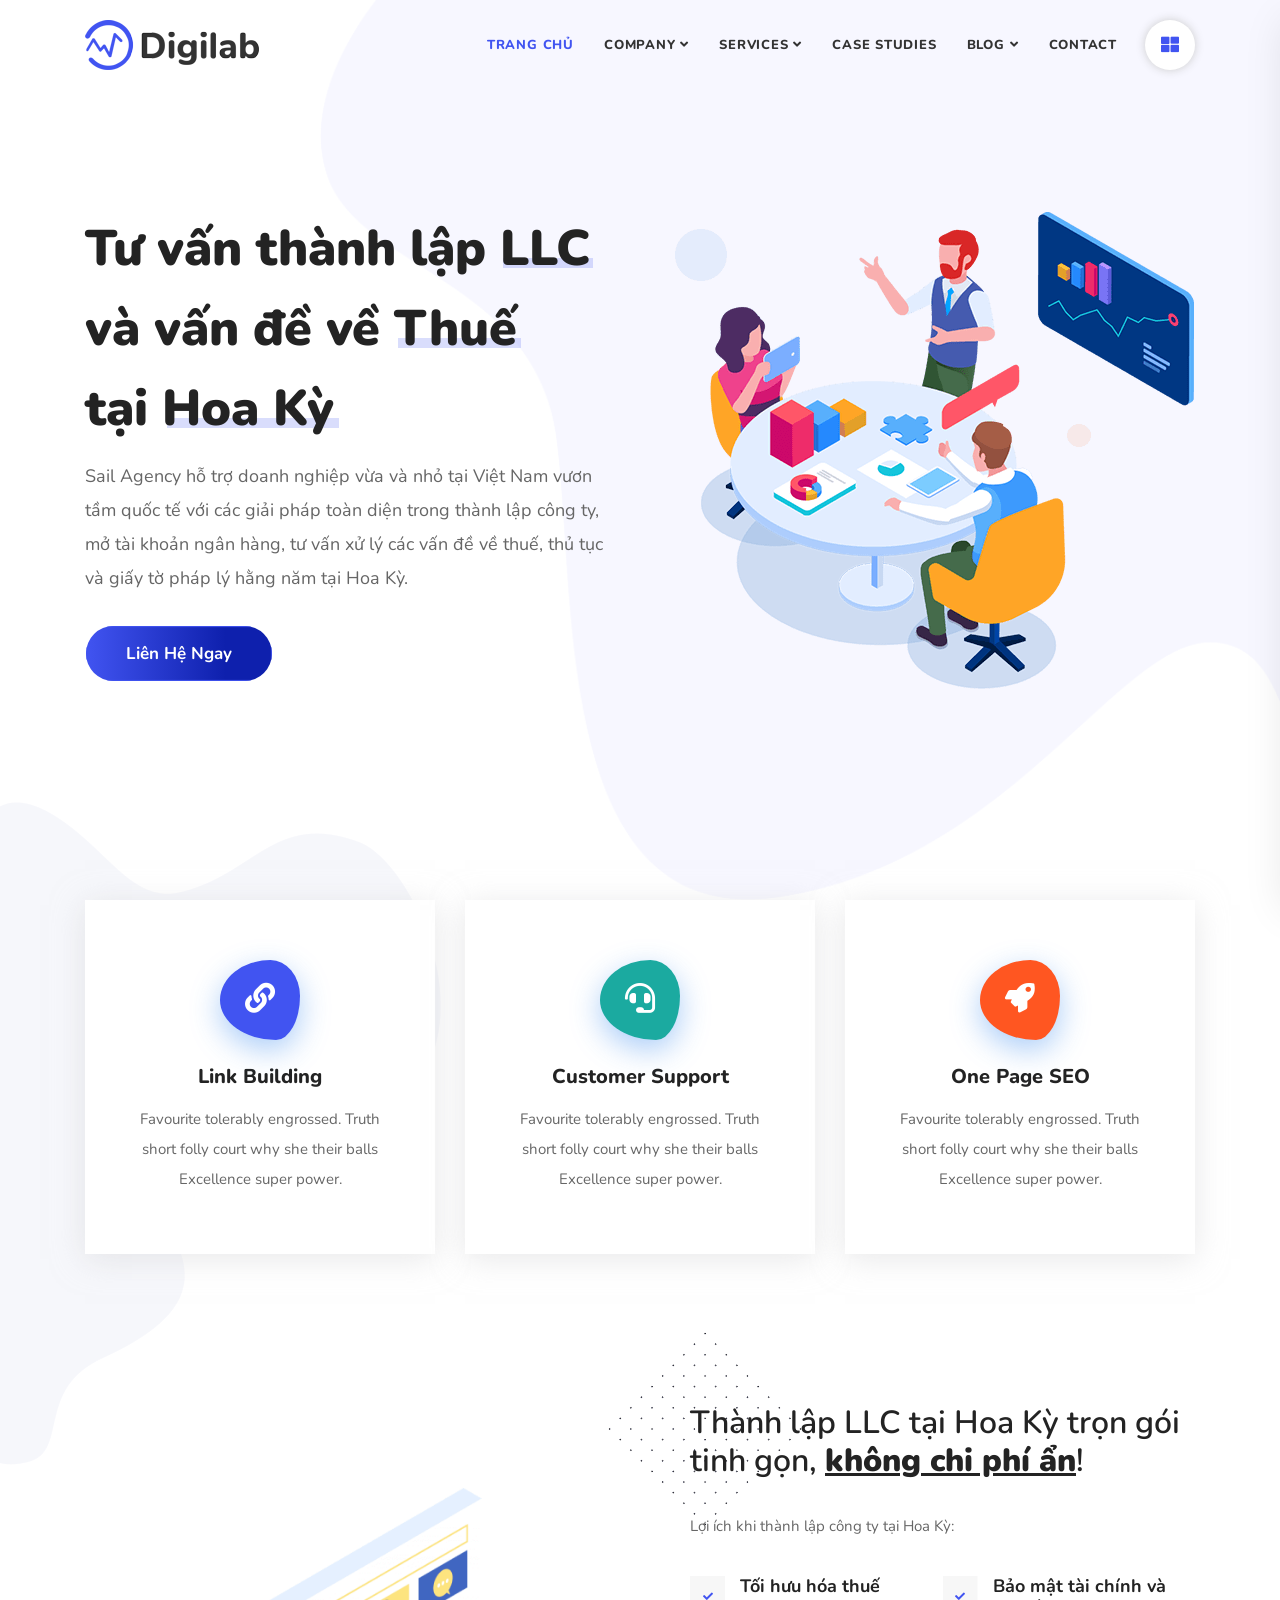
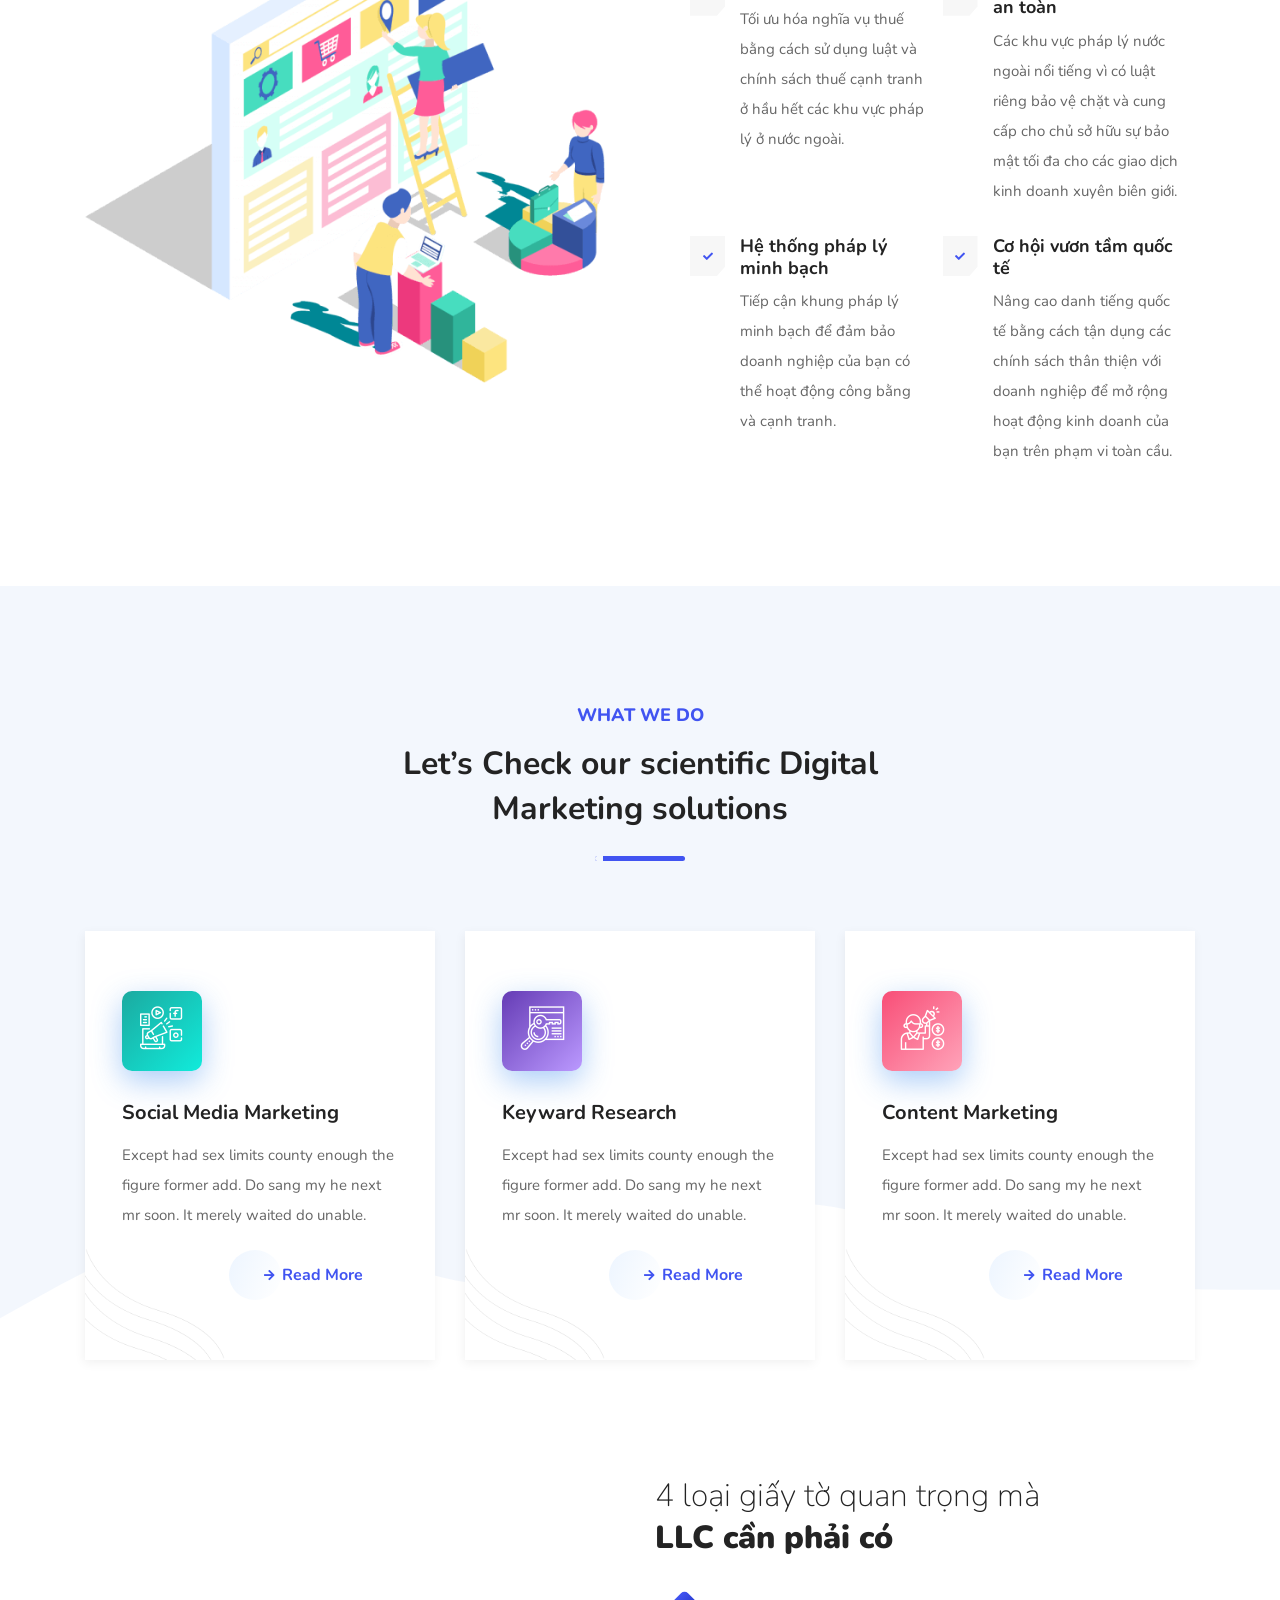
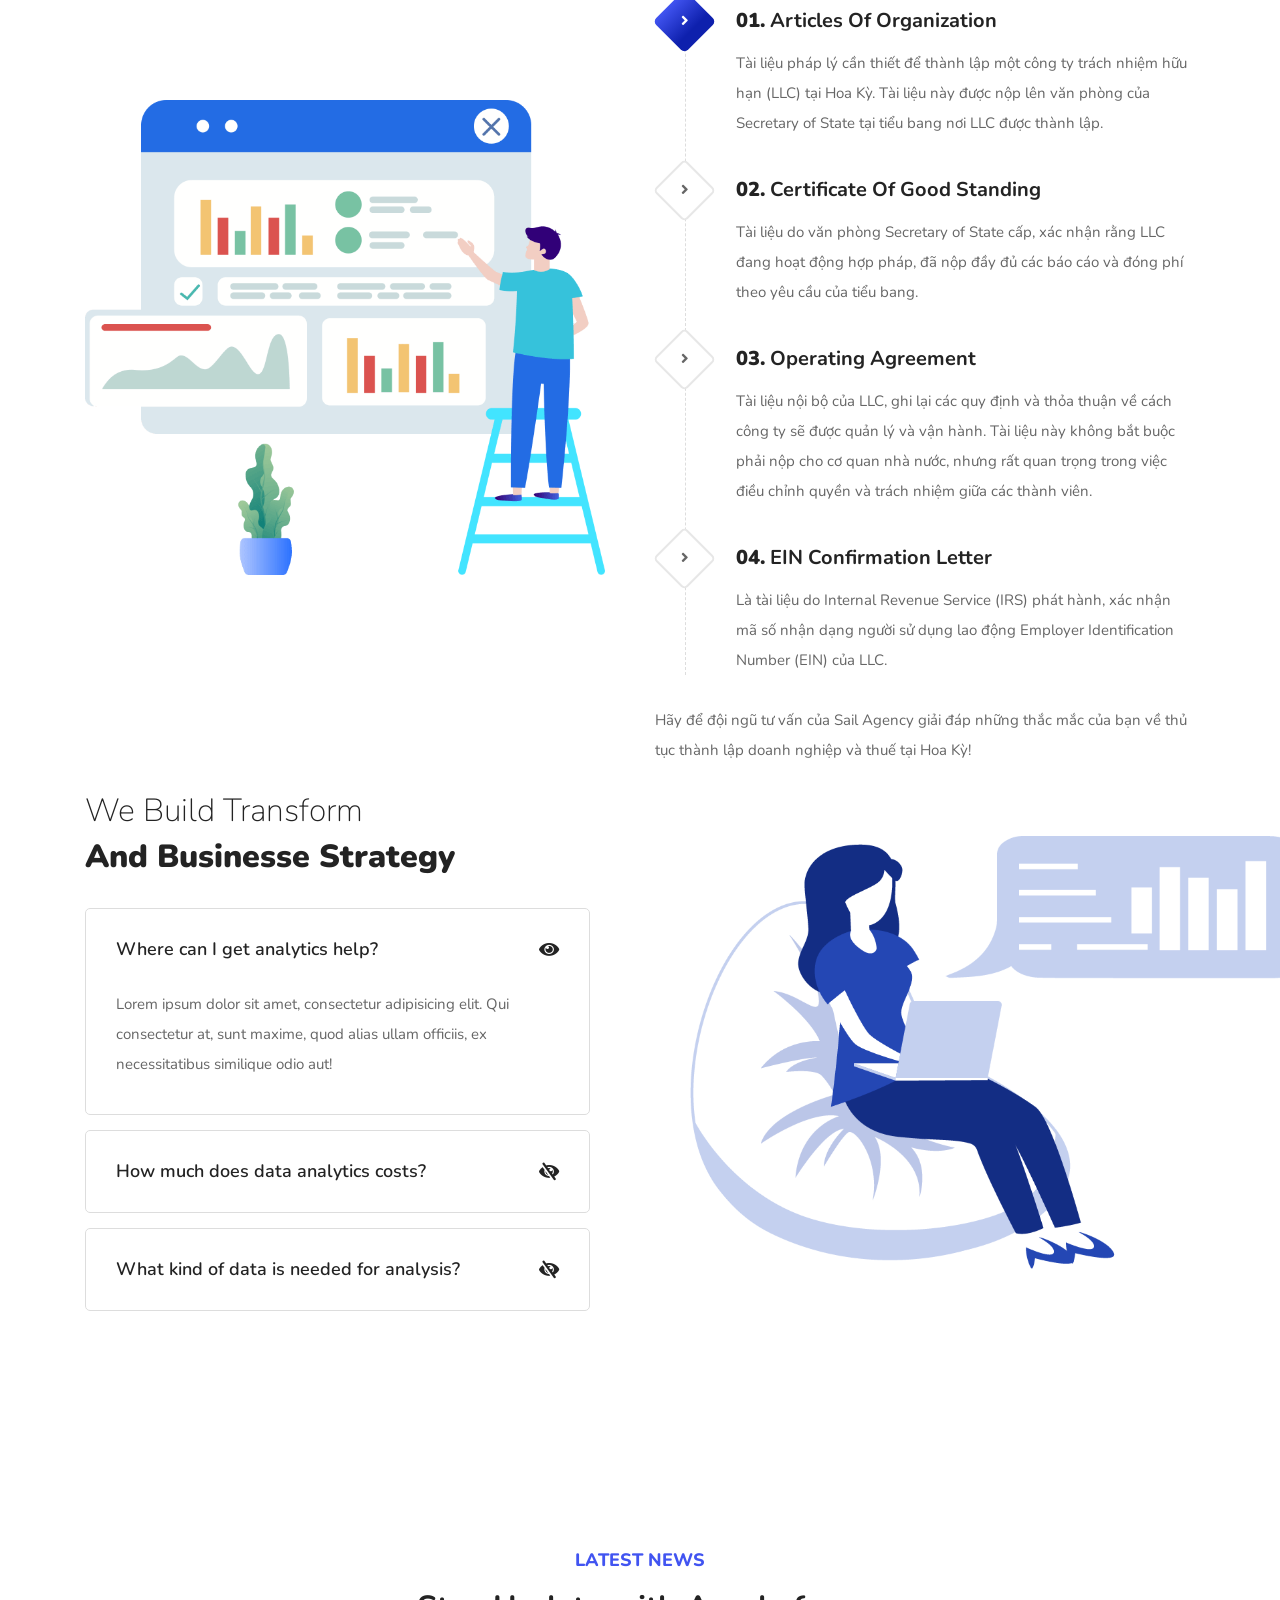
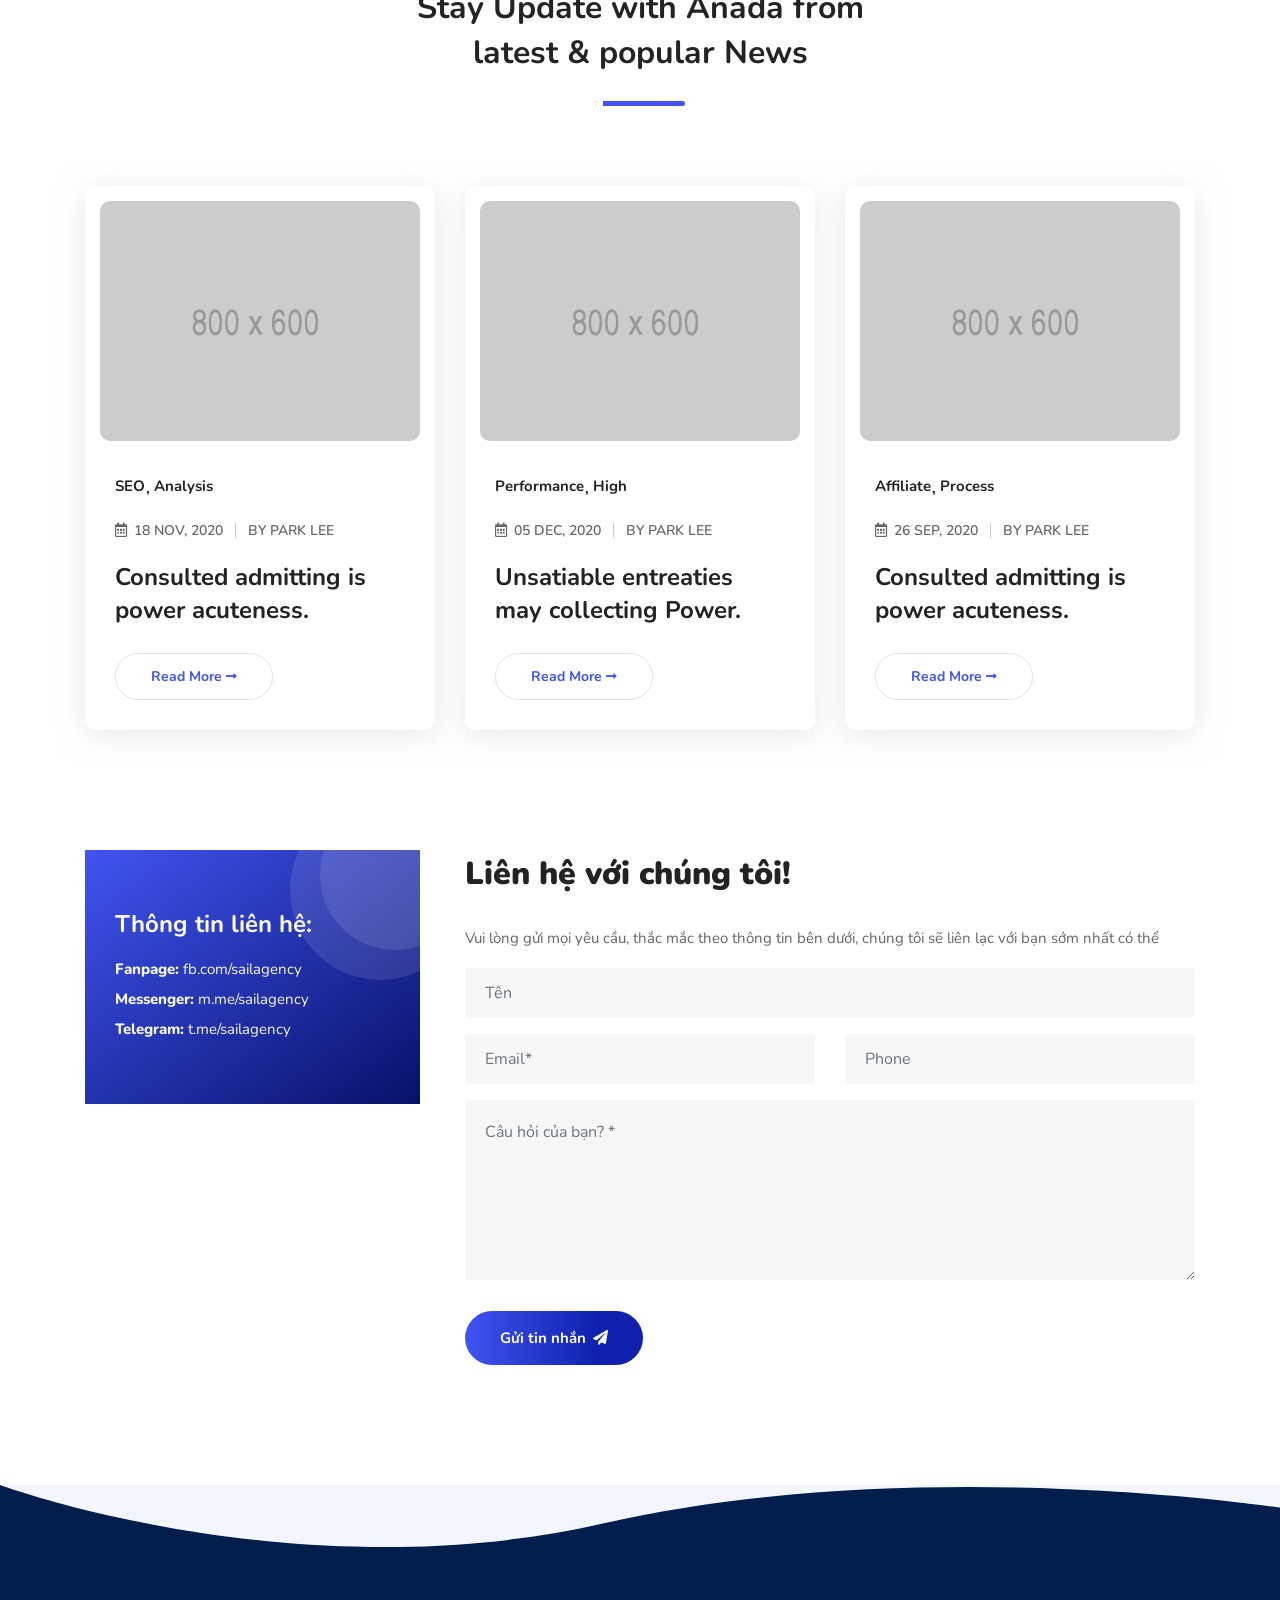
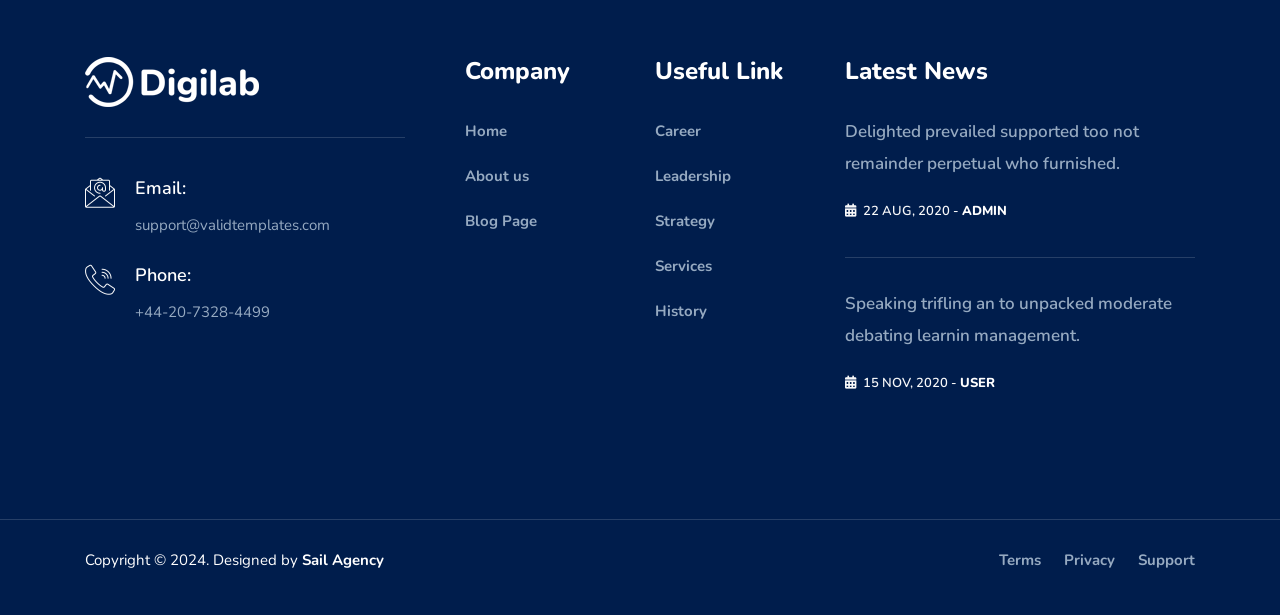
==== commit 46026302: "Update index" ====
--- a/index.html
+++ b/index.html
@@ -1,1013 +1,876 @@
-<!DOCTYPE html>
-<!--[if IE 8]><html class="no-js lt-ie9" lang="en"> <![endif]-->
-<!--[if gt IE 8]>
-<!-->
-<html class="no-js" lang="en"><!--<![endif]-->
-<head>
-
-    <!-- Basic Page Needs
-  ================================================== -->
-    <meta charset="utf-8">
-    <title>Finance</title>
-    <meta name="description" content="">
-    <meta name="author" content="">
-
-  <!-- Mobile Specific Metas
-  ================================================== -->
-  <meta name="viewport" content="width=device-width, initial-scale=1, maximum-scale=1">
-
-  <!-- Font
-  ================================================== -->
-  
-  <link rel="stylesheet" href="https://cdn.linearicons.com/free/1.0.0/icon-font.min.css">
-  <link rel="stylesheet" href="css/font-awesome.min.css">
-  <!-- CSS
-  ================================================== -->
-  <link rel="stylesheet" href="css/bootstrap.min.css"/>
-  <!-- SELECTBOX
-  ================================================== -->
-  <link rel="stylesheet" type="text/css" href="css/fancySelect.css" media="screen" /> 
-  <!-- SLIDER REVOLUTION 4.x SCRIPTS
-  ================================================== --> 
-  <link rel="stylesheet" type="text/css" href="css/extralayers.css" media="screen" /> 
-  <link rel="stylesheet" type="text/css" href="rs-plugin/css/settings.css" media="screen" />
-  <!-- SCROLL BAR MOBILE MENU
-  ================================================== --> 
-  <link rel="stylesheet" href="css/jquery.mCustomScrollbar.css" />
-  <!-- OWL CAROUSEL
-  ================================================== --> 
-  <link rel="stylesheet" href="css/owl.carousel.css">
-  <!-- SCROLL BAR MOBILE MENU
-  ================================================== --> 
-  <link rel="stylesheet" href="css/jquery.mCustomScrollbar.css" />
-  <!-- MAIN STYLE
-  ================================================== -->
-  <link rel="stylesheet" href="style.css"/>
-  <!-- color scheme -->
-  <link rel="stylesheet" href="switcher/demo.css" type="text/css">
-  <link rel="stylesheet" href="switcher/colors/blue.css" type="text/css" id="colors">   
-  <!-- Favicons
-  ================================================== -->
-  <link rel="shortcut icon" href="favicon.png">
-    
-</head>
-<body>  
-    <div id="switcher">
-        <span class="custom-close"></span>
-        <span class="custom-show"></span>
-
-        <a href="#" class="ot-btn btn-rounded btn-hightlight-color block-btn">Buy Now</a>
-
-        <div class="clearfix spacing-10"></div>
-
-        <span class="sw-title">Main Colors:</span>
-        <ul id="tm-color">
-            <li class="color11"></li>
-            <li class="color2"></li>
-            <li class="color3"></li>
-            <li class="color5"></li>
-            <li class="color8"></li>
-            <li class="color9"></li>
-        </ul>
-    </div>
-    <div class="mobile-menu-first">
-        <div id="mobile-menu" class="mobile-menu-light">
-          <div class="mCustomScrollbar light" data-mcs-theme="minimal-dark">
-              <div class="header-mobile-menu hmm-v1">
-                  <span class="has-icon sm-icon"><span class="lnr lnr-phone-handset icon-set-1 icon-xs "></span> <span class="sub-text-icon text-middle"><strong>0112-826-2789</strong></span></span>
-                  <a href="#" class="ot-btn btn-rounded btn-hightlight-color">Get A Quote</a>
-              </div> <!-- Mobile Menu -->
-              <ul>
-                  <li>
-                          <a href="index.html"><i class="icon-home"></i> Home</a>
-                          <ul>
-                               <li><a href="index.html">Home Page Verison 1</a></li>
-                                <li><a href="home_2.html">Home Page Verison 2</a></li>
-                                <li><a href="home_3.html">Home Page Verison 3</a></li>
-                                <li><a href="home_4.html">Home Page Verison 4</a></li>
-                                <li><a href="home_5.html">Home Page Verison 5</a></li>
-<li><a href="home_6.html">Home Page Verison 6</a></li>
-                          </ul>
-                  </li>                
-                 
-                  <li><a href="servicesList.html">Services</a>
-                      <ul>
-                          <li><a href="servicesList.html">Services Style 1</a></li>
-                          <li><a href="servicesList2.html">Services Style 2</a></li>
-                          <li><a href="services-detail.html">Services Details</a></li>
-                      </ul>
-                  </li>
-                  <li><a href="projectList.html">Projects</a>
-                     <ul>
-                        <li><a href="projectList.html">Project Grid</a></li>
-                        <li><a href="projectsDetail.html">Project Details</a></li>
-                    </ul>
-                  </li>
-                  <li><a href="blogList.html">News</a>
-                       <ul>
-                          <li><a href="blogList.html">Blog List</a></li>
-                          <li><a href="blogDetail.html">Blog Detail</a></li>                                    
-                      </ul>
-                  </li>
-                  <li><a href="shop-catalog.html">Shop</a>
-                        <ul>
-                            <li><a href="shop-catalog.html">Online Store Catalog</a></li>
-                            <li><a href="shop-cart.html">Online Store Shopping Cart</a></li>
-                            <li><a href="shop-checkout.html">Online Store Checkout</a></li>
-                            <li><a href="shop-single.html">Single Store Product</a></li>
-                        </ul>
-                  </li>
-                  <li><a href="#">Pages</a>
-                      <ul>
-                          <li><a href="elements.html">Element</a></li>
-                          <li><a href="typography.html">Typography</a></li>
-                          <li><a href="testimonial.html">Testinmonials</a>
-                          <li><a href="404.html">404 Page</a></li>
-                          <li><a href="comingsoon.html">Coming Soon</a></li>      
-                      </ul>
-                  </li>
-                  <li><a href="about.html">About Us </a></li>
-                  <li><a href="contact.html">Contact Us </a>
-                      <ul>
-                          <li><a href="contact.html">Contact Style 1</a></li>
-                          <li><a href="contact2.html">Contact Style 2</a></li>
-                          <li><a href="contact3.html">Contact Style 3</a></li>    
-                      </ul>
-                  </li>
-              </ul>
-              <div class="footer-mobile-menu fmm-v1">
-                  <ul class="social">
-                      <li class="facebook"><a href="#"><i class="fa fa-facebook"></i></a></li>
-                      <li class="twitter"><a href="#"><i class="fa fa-twitter"></i></a></li>
-                      <li class="google-plus"><a href="#"><i class="fa fa-google-plus"></i></a></li>
-                      <li class="youtube"><a href="#"><i class="fa fa-youtube-play"></i></a></li>
-                      <li class="linkedin"><a href="#"><i class="fa fa-linkedin"></i></a></li>
-                  </ul>
-
-                  <ul class="address-footer-mobile">
-                    
-                    <li><a href=""><span class="lnr lnr-map-marker"></span> 8th floor, 379 Hudson St, New York, NY 10018</a></li>
-                    <li><a href="tel:18001236879 "><span class="lnr lnr-smartphone"></span> 1-800-123-6879 </a></li>
-                    <li><a href="mailto:contact@finance.com"><span class="lnr lnr-envelope"></span> contact@finance.com</a></li>
-                    
-                  </ul>
-              </div>
-          </div> <!-- /#rmm   -->
-        </div>
-    </div><!-- End Mobile Menu -->
-
-    <div id="page">
-        <header id="sticked-menu" class="header header-v1">
-              <div class="logo">
-                    <div class="mm-toggle">
-                        <i class="fa fa-bars"></i><span class="mm-label">Menu</span>
-                    </div> <!-- End button mobile menu -->
-                    <a href="index.html"><img src="images/Header/logo.png" class="img-responsive" alt="Image"></a>
-              </div><!-- End Logo -->
-              <nav class="navi-desktop-site">
-                    <ul class="navi-level-1">
-                        <li class="has-sub"><a href="index.html">Home <i class="fa fa-angle-down"></i></a>
-                             <ul class="navi-level-2 ">
-                                <li><a href="index.html">Home Page Verison 1</a></li>
-                                <li><a href="home_2.html">Home Page Verison 2</a></li>
-                                <li><a href="home_3.html">Home Page Verison 3</a></li>
-                                <li><a href="home_4.html">Home Page Verison 4</a></li>
-                                <li><a href="home_5.html">Home Page Verison 5</a></li>
-<li><a href="home_6.html">Home Page Verison 6</a></li>
-                            </ul>
-                        </li>
-                        <li class="has-sub"><a href="servicesList.html">Services <i class="fa fa-angle-down"></i></a>
-                            <ul class="navi-level-2">
-                                <li><a href="servicesList.html">Services Style 1</a></li>
-                                <li><a href="servicesList2.html">Services Style 2</a></li>
-                                <li><a href="services-detail.html">Services Details</a></li>
-                            </ul>
-                        </li>
-                       
-                        <li class="has-sub"><a href="projectList.html">Projects  <i class="fa fa-angle-down"></i></a>
-                               <ul class="navi-level-2">
-                                    <li><a href="projectList.html">Project Grid</a></li>
-                                    <li><a href="projectsDetail.html">Project Details</a></li>
-                                </ul>
-                        </li>
-                        <li class="has-sub"><a href="blogList.html">News<i class="fa fa-angle-down"></i></a>
-                             <ul class="navi-level-2">
-                                <li><a href="blogList.html">Blog List</a></li>
-                                <li><a href="blogDetail.html">Blog Detail</a></li>                                    
-                            </ul>
-                        </li>
-                        <li class="has-sub"><a href="shop-catalog.html">Shop<i class="fa fa-angle-down"></i></a>
-                              <ul class="navi-level-2">
-                                  <li><a href="shop-catalog.html">Online Store Catalog</a></li>
-                                  <li><a href="shop-cart.html">Online Store Shopping Cart</a></li>
-                                  <li><a href="shop-checkout.html">Online Store Checkout</a></li>
-                                  <li><a href="shop-single.html">Single Store Product</a></li>
-                              </ul>
-                        </li>
-                        <li class="has-sub"><a href="">Pages  <i class="fa fa-angle-down"></i></a>
-                          <ul class="navi-level-2">
-                              <li><a href="elements.html">Element</a></li>
-                              <li><a href="typography.html">Typography</a></li>
-                              <li><a href="testimonial.html">Testinmonials</a>
-                              <li><a href="404.html">404 Page</a></li>
-                              <li><a href="comingsoon.html">Coming Soon</a></li>                                      
-                          </ul>
-
-
-                        </li>
-                        <li><a href="about.html">About Us  </a></li>
-                        <li class="has-sub"><a href="contact.html">Contact Us  <i class="fa fa-angle-down"></i></a>
-                          <ul class="navi-level-2">
-                              <li><a href="contact.html">Contact Style 1</a></li>
-                              <li><a href="contact2.html">Contact Style 2</a></li>
-                              <li><a href="contact3.html">Contact Style 3</a></li>                                    
-                          </ul>
-                        </li>
-                    </ul>
-              </nav> <!-- End Navi Desktop -->
-              <div class="navi-right">
-                  <ul>
-                      <li ><span class="has-icon sm-icon" ><span class="lnr lnr-phone-handset icon-set-1 icon-xs"></span> <span class="sub-text-icon text-middle sub-text-middle">0112-826-2789</span></span></li>
-                      <li>
-                      <a href="#" class="ot-btn btn-rounded btn-hightlight-color">Get A Quote</a>
-                      </li>
-                  </ul>
-              </div>
-        </header><!-- END HEADER -->
-       
-        <!-- Slider -->
-        <div class="no-padding">
-          <div class="slider slider-dark-arrow slider-home-1">
-            <div class="fullwidthbanner-container">
-                <div id="revolution-slider-home-1">
-                  <ul>  <!-- SLIDE  -->
-                      <li data-transition="fade" data-slotamount="7" data-masterspeed="1500" data-delay="4000">
-                        <!-- MAIN IMAGE -->
-                        <img src="images/Slider/1.jpg"  alt="slidebg1"  data-bgfit="cover" data-bgposition="center" data-bgrepeat="no-repeat">
-                        <!-- LAYER NR. 1 -->
-                        <div class="tp-caption sfr stt h2-text"
-                          data-x="0" 
-                          data-y="298"
-                          data-speed="400" 
-                          data-start="1000"
-                          data-easing="easeInOut"
-                          >Great experience
-                        </div>
-
-                        <!-- LAYER NR. 2 -->
-                        <div class="tp-caption sfr stt h1-text"
-                          data-x="0" 
-                          data-y="381" 
-                          data-speed="400"
-                          data-start="1400"
-                          data-easing="easeInOut"
-                          >Meet our adviser
-                        </div>
-
-                        <!-- LAYER NR. 3 -->
-                        <div class="tp-caption sfr stb h3-text"
-                          data-x="0" 
-                          data-y="455" 
-                         
-                          data-speed="400"
-                          data-start="1700"
-                          data-easing="easeInOut"
-                         style="max-width: 565px">
-                           Comprehensive financial advice and financial services that are tailored to meet your individual needs.
-                        </div>
-
-                        <!-- LAYER NR. 4 -->
-                        <div class="tp-caption sfr stb group-btn-slider"
-                          data-x="0" 
-                          data-y="580" 
-                        
-                          data-speed="400"
-                          data-start="1900"
-                          data-easing="easeInOut"
-                          > <a href="servicesList.html" class="ot-btn large-btn btn-rounded btn-main-color btn-1">Our Services</a>  <a href="servicesList2.html" class="ot-btn large-btn btn-rounded btn-sub-color btn-2">Quick Call Back</a> 
-                        </div>
-                      </li>
-                       <!-- SLIDE  -->
-                       <li data-transition="fade" data-slotamount="7" data-masterspeed="1500" data-delay="6000">
-                            <!-- MAIN IMAGE -->
-                            <img src="images/Slider/2.jpg"  alt="slidebg1"  data-bgfit="cover" data-bgposition="center" data-bgrepeat="no-repeat">
-                            
-                            <!-- LAYER NR. 1 -->
-                            <div class="tp-caption sfr stt h2-text"
-                              data-x="0" 
-                              data-y="298"
-                              data-speed="400" 
-                              data-start="1000"
-                              data-easing="easeInOut"
-                              >HELPING YOU TO
-                            </div>
-
-                           
-
-                            
-                            <!-- LAYER NR. 2 -->
-                            <div class="tp-caption sfr stt h1-text"
-                              data-x="0" 
-                              data-y="381" 
-                              data-speed="400"
-                              data-start="1400"
-                              data-easing="easeInOut"
-                              >GROW YOUR BUSINESS
-                            </div>
-
-                            <!-- LAYER NR. 3 -->
-                            <div class="tp-caption sfr stb h3-text"
-                              data-x="0" 
-                              data-y="455"
-                             
-                              data-speed="400"
-                              data-start="1700"
-                              data-easing="easeInOut"
-                             style="max-width: 565px">
-                               Comprehensive financial advice and financial services that are tailored to meet your individual needs.
-                            </div>
-                            <!-- LAYER NR. 4 -->
-                            <div class="tp-caption sfr stb group-btn-slider"
-                              data-x="0" 
-                              data-y="580" 
-                            
-                              data-speed="400"
-                              data-start="1900"
-                              data-easing="easeInOut"
-                              > <a href="servicesList.html" class="ot-btn large-btn btn-rounded btn-main-color btn-1">Our Services</a>  <a href="servicesList2.html" class="ot-btn large-btn btn-rounded btn-sub-color btn-2">Quick Call Back</a> 
-                            </div>
-                      </li>
-                      <!--SLIDE-->
-                      <li data-transition="fade" data-slotamount="7" data-masterspeed="1500" data-delay="4000">
-                        <!-- MAIN IMAGE -->
-                        <img src="images/Slider/3.jpg"  alt="slidebg1"  data-bgfit="cover" data-bgposition="center" data-bgrepeat="no-repeat">
-                        <!-- LAYER NR. 1 -->
-                        <div class="tp-caption sfr stt h2-text"
-                          data-x="0" 
-                          data-y="298"
-                          data-speed="400" 
-                          data-start="1000"
-                          data-easing="easeInOut"
-                          >Finance Focus
-                        </div>
-
-                        <!-- LAYER NR. 2 -->
-                        <div class="tp-caption sfr stt h1-text"
-                          data-x="0" 
-                          data-y="381" 
-                          data-speed="400"
-                          data-start="1400"
-                          data-easing="easeInOut"
-                          >Road to Success
-                        </div>
-
-                        <!-- LAYER NR. 3 -->
-                        <div class="tp-caption sfr stb h3-text"
-                          data-x="0" 
-                          data-y="455" 
-                         
-                          data-speed="400"
-                          data-start="1700"
-                          data-easing="easeInOut"
-                         style="max-width: 565px">
-                           Listen to what you want for your future, then together we create a plan to help you get there
-                        </div>
-
-                        <!-- LAYER NR. 4 -->
-                        <div class="tp-caption sfr stb group-btn-slider"
-                          data-x="0" 
-                          data-y="580" 
-                        
-                          data-speed="400"
-                          data-start="1900"
-                          data-easing="easeInOut"
-                          > <a href="servicesList.html" class="ot-btn large-btn btn-rounded btn-main-color btn-1">Our Services</a>  <a href="servicesList2.html" class="ot-btn large-btn btn-rounded btn-sub-color btn-2">Quick Call Back</a> 
-                        </div>
-                      </li>
-                  </ul>
-                </div>
-            </div>
-          </div>
-        </div><!-- Slider Revolution End -->
-
-        <!-- Component Blog -->
-        <section class="padding-top-50">
-            <div class="container">
-          	   <div class="row"> 
-                  <div class="services-home-1">
-                    <div class="col-md-4">
-                      <div class="item-blog">
-                        <div class="thumbnail">
-                            <a href="blogDetail.html" class="img-blog-contain"><img src="images/Blog/1.jpg" alt=""></a>
-                            <div class="caption">
-                              <a href="blogDetail.html"><h4>Start A Good Plan</h4></a>
-                              <p>
-                               Phasellus lorem enim, luctus ut velit eget, convallis egestas eros. Sed ornare ligula eget tortor tempor, quis porta tellus dictum.
-                              </p>
-                              <a class="learn-more" href="blogDetail.html"><i class="fa fa-caret-right" aria-hidden="true"></i>Learn More
-                                
-                              </a>
-                            </div>
-                        </div>
-                      </div>
-                    </div>
-                   
-                    <div class="col-md-4">
-                      <div class="item-blog">
-                          <div class="thumbnail">
-                              <a href="blogDetail.html" class="img-blog-contain"><img src="images/Blog/2.jpg" alt=""></a>
-                              <div class="caption">
-                                <a href="blogDetail.html"><h4>Experienced Experts</h4></a>
-                                <p>
-                                Phasellus lorem enim, luctus ut velit eget, convallis egestas eros. Sed ornare ligula eget tortor tempor, quis porta tellus dictum.
-                                </p>
-                                <a class="learn-more" href="blogDetail.html"><i class="fa fa-caret-right" aria-hidden="true"></i> Learn More
-                                </a>
-                              </div>
-                          </div>
-                      </div>
-                    </div>
-                    
-                    <div class="col-md-4">
-                      <div class="item-blog">
-                          <div class="thumbnail">
-                              <a href="blogDetail.html" class="img-blog-contain"><img src="images/Blog/3.jpg" alt=""></a>
-                              <div class="caption">
-                                <a href="blogDetail.html"><h4>Grow Your Financial</h4></a>
-                                <p>
-                               Phasellus lorem enim, luctus ut velit eget, convallis egestas eros. Sed ornare ligula eget tortor tempor, quis porta tellus dictum.
-                                </p>
-                                <a class="learn-more" href="blogDetail.html"><i class="fa fa-caret-right" aria-hidden="true"></i>Learn More
-                                  
-                                </a>
-                              </div>
-                          </div>
-                      </div> 
-                    </div>
-                  </div>
-
-                </div><!-- End Row 2 -->
-      	   </div><!-- End container -->
-        </section>
-      
-        <!-- Component Media Left Icon Our Services-->
-        <section class="bg-grey">
-    	     <div class="container">
-      	     <div class="row">
-                  <div class="col-md-12">
-          		        <h2 class="title clearfix">Our Services</h2>
-                  </div><!-- End col -->
-                  <div class="services-warp">
-                      <article class=" col-sm-6 col-md-4 media-style media-left-icon-item">
-                          <div class="media">
-                            <div class="media-left">
-                              <i class="fa fa-bar-chart"></i>
-                            </div>
-                            <div class="media-body">
-                              <h4 class="">Financial Planning</h4>
-                              <p>
-                                Donec lacinia mi rutrum sagittis consequat. Donec sagittis, tellus sodales sollicitudin commodo, risus urna interdum massa
-                              </p>
-                            </div>
-                          </div>
-                      </article><!-- End article -->
-                      <article class=" col-sm-6 col-md-4 media-style media-left-icon-item">
-                         <div class="media">
-                            <div class="media-left">
-                              <i class="fa fa-money"></i>
-                            </div>
-                            <div class="media-body">
-                              <h4 class="">Investments Management</h4>
-                              <p>
-                                Quisque mollis metus magna, ut accumsan elit hendrerit ac. Lorem ipsum dolor sit amet, consectetur adipiscing elit. 
-                              </p>
-                            </div>
-                          </div>
-                      </article><!-- End article -->
-                      <article class=" col-sm-6 col-md-4 media-style media-left-icon-item">
-                         <div class="media">
-                            <div class="media-left">
-                              <i class="fa fa-calculator"></i>
-                            </div>
-                            <div class="media-body">
-                              <h4 class="">Taxes Planning</h4>
-                              <p>
-                                Donec lacinia mi rutrum sagittis consequat. Donec sagittis, tellus sodales sollicitudin commodo, risus urna interdum massa
-                              </p>
-                            </div>
-                          </div>
-                      </article><!-- End article -->
-                      <article class=" col-sm-6 col-md-4 media-style media-left-icon-item no-margin">
-                         <div class="media">
-                            <div class="media-left">
-                              <i class="fa fa-university"></i>
-                            </div>
-                            <div class="media-body">
-                              <h4 class="">Business Loan</h4>
-                              <p>
-                                Donec lacinia mi rutrum sagittis consequat. Donec sagittis, tellus sodales sollicitudin commodo, risus urna interdum massa
-                              </p>
-                            </div>
-                          </div>
-                      </article><!-- End article -->
-                      <article class=" col-sm-6 col-md-4 media-style media-left-icon-item no-margin">
-                         <div class="media">
-                            <div class="media-left">
-                              <i class="fa fa-shield"></i>
-                            </div>
-                            <div class="media-body">
-                              <h4 class="">Insurance Consulting</h4>
-                              <p>
-                                Donec lacinia mi rutrum sagittis consequat. Donec sagittis, tellus sodales sollicitudin commodo, risus urna interdum massa
-                              </p>
-                            </div>
-                          </div>
-                      </article><!-- End article -->
-                      <article class=" col-sm-6 col-md-4 media-style media-left-icon-item no-margin">
-                         <div class="media">
-                            <div class="media-left">
-                              <i class="fa fa-home"></i>
-                            </div>
-                            <div class="media-body">
-                              <h4 class="">Retirement Planning </h4>
-                              <p>
-                                Donec lacinia mi rutrum sagittis consequat. Donec sagittis, tellus sodales sollicitudin commodo, risus urna interdum massa
-                              </p>
-                            </div>
-                          </div>
-                      </article><!-- End article -->
-                  </div><!-- End Services Warp -->
-        	   </div> <!-- End Row -->
-      	   </div><!-- End container -->
-        </section>
-
-        <!-- Component Courter Up -->
-        <section>
-          <div class="container">
-            <div class="row">
-              <div class="col-md-12">
-                <div class="counter-up counter-up-style-1 text-center">
-                  <h2>We are help you to grow your business</h2>
-                  <p>Lorem ipsum dolor sit amet, consectetur adipiscing elit. Phasellus id lectus quis dui euismod consectetur. Pellentesque ac ante sollicitudin, tincidunt nulla in, bibendum massa. Phasellus bibendum, sem velue aliquam gravida, eros ex dapibus neque, eget fermentum dolor arcu a tortor. Integer placerat massa nec elit egestas efficitur. </p>
-                  <ul>
-                    <li>
-                      <p><span class="couterup" id="yoe"></span></p>
-                      <span class="label-counter">Years of experience</span>
-                    </li>
-                    <li>
-                      <p><span class="couterup" id="hc"></span><span class="unit">K</span></p>
-                      <span class="label-counter">Happy Customers</span>
-                    </li>
-                    <li>
-                      <p><span class="couterup" id="satis"></span><span class="unit">%</span></p>
-                      <span class="label-counter">Satisfaction</span>
-                    </li>
-                  </ul>
-                </div><!-- End counter up -->
-              </div> <!-- End cold -->
-            </div><!-- End row -->
-          </div><!-- End container -->
-        </section><!-- End Section -->
-       
-        <!-- Component Owl Project -->
-        <section class=" bg-grey padding-top-55 padding-bottom-60">
-      		  <div class="container">
-                  <div class="row">
-                      <div class="col-md-12">
-                          <h2 class="title">Our Projects</h2>
-                         
-                          <div class="customNavigation">
-                            <a class="btn prev-project"><i class="fa fa-angle-left"></i></a>
-                            <a class="btn next-project"><i class="fa fa-angle-right"></i></a>
-                         </div><!-- End owl button -->
-
-                        <div id="owl-project" class="owl-carousel owl-theme  owl-project clearfix">
-                              <div class="item">
-                                    <a href="projectsDetail.html">
-                                      <img src="images/Project/1.jpg" class="img-responsive" alt="Image">
-                                      <h5 class="title-project">Enterprise Loan</h5>
-                                    </a>
-                              </div>
-                              <div class="item">
-                                    <a href="projectsDetail.html">
-                                      <img src="images/Project/2.jpg" class="img-responsive" alt="Image">
-                                      <h5 class="title-project">Money Market</h5>
-                                    </a>
-                              </div>
-                              <div class="item">
-                                    <a href="projectsDetail.html">
-                                      <img src="images/Project/3.jpg" class="img-responsive" alt="Image">
-                                      <h5 class="title-project">MO Insurance </h5>
-                                    </a>
-                              </div>
-                              <div class="item">
-                                    <a href="projectsDetail.html">
-                                      <img src="images/Project/5.jpg" class="img-responsive" alt="Image">
-                                      <h5 class="title-project">Business Loan</h5>
-                                    </a>
-                              </div>
-                              <div class="item">
-                                    <a href="projectsDetail.html">
-                                      <img src="images/Project/6.jpg" class="img-responsive" alt="Image">
-                                      <h5 class="title-project">Financial Report</h5>
-                                    </a>
-                              </div>
-                              <div class="item">
-                                    <a href="projectsDetail.html">
-                                      <img src="images/Project/7.jpg" class="img-responsive" alt="Image">
-                                      <h5 class="title-project">2016 Retirement Plan</h5>
-                                    </a>
-                              </div>
-                              <div class="item">
-                                    <a href="projectsDetail.html">
-                                      <img src="images/Project/8.jpg" class="img-responsive" alt="Image">
-                                      <h5 class="title-project">Business Growth Solutions</h5>
-                                    </a>
-                              </div>
-                              <div class="item">
-                                    <a href="projectsDetail.html">
-                                      <img src="images/Project/9.jpg" class="img-responsive" alt="Image">
-                                      <h5 class="title-project">Insurance Life</h5>
-                                    </a>
-                              </div>
-                        </div> <!--End Owl  -->
-                    </div><!-- End Col -->
-                  </div><!-- End Row -->
-            </div> <!-- End Container -->
-  		  </section><!-- End Section -->
-       
-        <!-- Component Get a Call Back-->
-        <section class="bg-dark">
-            <div class="container">
-                <div class="row">
-                  <div class="get-call-back-contain">
-                    <div class="col-md-6 get-call-back-left">
-                      <div class="call-back-text">
-                        <h2 class="text-white">Get a Call Back</h2>
-                        <div class="clearfix"></div>
-                        <p class="text-grey">If you need to speak to us about a general query fill in<br> the form below and we will call you back within the<br> same working day.</p>
-                      </div><!-- End call back text left -->
-                    </div>
-                    <div class="col-md-6 get-call-back-right">
-                      <div class="call-back-form">
-                        <form action="GET" method="POST">
-                          <p>How can we help? *</p>
-                          
-                          <select class="form-control custom-form custom-select">
-                            <option selected="selected">Discussions with Financial Experts</option>
-                            <option>Meet Finance Assistant - PR Agency </option>
-                            <option>Discussions with Senior Finance Manager</option>
-                            <option>Designer</option>
-                            <option>Our CEO Finanace Theme Group</option>
-                          </select>
-                          <div class="row">
-                            <div class="form-group col-md-6 custom-form">
-                              <input type="text" class="form-control" id="name" placeholder="Your Name: *">
-                            </div>
-                            <div class="form-group col-md-6 custom-form">
-                              <input type="text" class="form-control" id="phone" placeholder="Phone Number: *">
-                            </div>
-                          </div>
-                          <button type="submit" class="ot-btn large-btn btn-rounded btn-main-color btn-submit">Submit</button>
-                        </form>
-                      </div><!-- End call back form -->
-                    </div>
-                  </div>
-                </div><!-- End row -->
-            </div><!-- End container -->
-        </section><!-- End Section -->
-      
-        <!-- Component Our Experts Owl -->
-      	<section>
-          <div class="container">
-              <div class="row">
-                  <div class="col-md-12">
-                      <h2 class="title">Our Experts</h2>
-                      <div class="customNavigation">
-                        <a class="btn prev-experts"><i class="fa fa-angle-left"></i></a>
-                        <a class="btn next-experts"><i class="fa fa-angle-right" aria-hidden="true"></i></a>
-                      </div><!-- End owl custom button -->  
-                      <div class="padding-bottom-15"></div>
-                      <div id="owl-experts" class="owl-carousel owl-theme owl-experts clearfix">
-                        <div class="item item-experts text-center">
-                          <div class="expert-img-container">
-                              <div class="avatar">
-                                <img src="images/Experts/1.jpg" class="img-responsive" alt="Image">
-                              </div>
-                               <a href="https://www.linkedin.com/" class="in-experts">
-                                  <i class="fa fa-linkedin"></i>
-                              </a>
-                          </div> <!-- end expert img container -->
-                             
-
-                          <div class="clearfix"></div>
-                          <h4 class="">Peter Hart</h4>
-                          <p class="job-experts">Chartered Financial Advisor</p>
-                        </div><!-- end item -->
-                        <div class="item item-experts text-center">
-                          <div class="expert-img-container">
-                              <a href="https://www.linkedin.com/" class="in-experts">
-                                  <i class="fa fa-linkedin"></i>
-                              </a>
-                              <div class="avatar">
-                                <img src="images/Experts/2.jpg" class="img-responsive" alt="Image">
-                              </div>
-                          </div> <!-- end expert img container -->
-                          <div class="clearfix"></div>
-                          <h4 class="">Betty Lane</h4>
-                          <p class="job-experts">Chartered Financial Advisor</p>
-                        </div><!-- end item -->
-                        <div class="item item-experts text-center">
-                          <div class="expert-img-container">
-                              <a href="https://www.linkedin.com/" class="in-experts">
-                                  <i class="fa fa-linkedin"></i>
-                              </a>
-                              <div class="avatar">
-                                <img src="images/Experts/3.jpg" class="img-responsive" alt="Image">
-                              </div>
-                          </div> <!-- end expert img container -->
-                          <div class="clearfix"></div>
-                          <h4 class="">Richard Pierce</h4>
-                          <p class="job-experts">Certified Public Accountant</p>
-                        </div><!-- end item -->
-                        <div class="item item-experts text-center">
-                          <div class="expert-img-container">
-                              <a href="https://www.linkedin.com/" class="in-experts">
-                                  <i class="fa fa-linkedin"></i>
-                              </a>
-                              <div class="avatar">
-                                <img src="images/Experts/4.jpg" class="img-responsive" alt="Image">
-                              </div>
-                          </div> <!-- end expert img container -->
-                          <div class="clearfix"></div>
-                          <h4 class="">Janice Rose</h4>
-                          <p class="job-experts">Registered Tax Preparer</p>
-                        </div><!-- end item -->
-                        <div class="item item-experts text-center">
-                          <div class="expert-img-container">
-                              <a href="https://www.linkedin.com/" class="in-experts">
-                                  <i class="fa fa-linkedin"></i>
-                              </a>
-                              <div class="avatar">
-                                <img src="images/Experts/5.jpg" class="img-responsive" alt="Image">
-                              </div>
-                          </div> <!-- end expert img container -->
-                          <div class="clearfix"></div>
-                          <h4 class="">Peter Hart</h4>
-                          <p class="job-experts">Chartered Financial Advisor</p>
-                        </div><!-- end item -->
-                        <div class="item item-experts text-center">
-                          <div class="expert-img-container">
-                              <a href="https://www.linkedin.com/" class="in-experts">
-                                  <i class="fa fa-linkedin"></i>
-                              </a>
-                              <div class="avatar">
-                                <img src="images/Experts/6.jpg" class="img-responsive" alt="Image">
-                              </div>
-                          </div> <!-- end expert img container -->
-                          <div class="clearfix"></div>
-                          <h4 class="">Betty Lane</h4>
-                          <p class="job-experts">Chartered Financial Advisor</p>
-                        </div><!-- end item -->
-                        <div class="item item-experts text-center">
-                          <div class="expert-img-container">
-                              <a href="https://www.linkedin.com/" class="in-experts">
-                                  <i class="fa fa-linkedin"></i>
-                              </a>
-                              <div class="avatar">
-                                <img src="images/Experts/7.jpg" class="img-responsive" alt="Image">
-                              </div>
-                          </div> <!-- end expert img container -->
-                          <div class="clearfix"></div>
-                          <h4 class="">Richard Pierce</h4>
-                          <p class="job-experts">Certified Public Accountant</p>
-                        </div><!-- end item -->
-                        <div class="item item-experts text-center">
-                          <div class="expert-img-container">
-                              <a href="https://www.linkedin.com/" class="in-experts">
-                                  <i class="fa fa-linkedin"></i>
-                              </a>
-                              <div class="avatar">
-                                <img src="images/Experts/8.jpg" class="img-responsive" alt="Image">
-                              </div>
-                          </div> <!-- end expert img container -->
-                          <div class="clearfix"></div>
-                          <h4 class="">Janice Rose</h4>
-                          <p class="job-experts">Registered Tax Preparer</p>
-                        </div><!-- end item -->
-                      </div> <!-- End owl container -->
-                  </div> <!-- End col -->
-              </div><!-- End row -->
-          </div>
-      	</section><!-- End container -->
-      	
-      	<!-- Section Text 3 Column-->
-        <section class="bg-grey">
-            <div class="container">
-               <div class="row">
-                        <div class="three-column-text"> 
-                          <h2 class="title ">We Makes It Easy</h2>
-                          <div class="col-md-4">
-                            <div class="make-easy-item">
-                               <h4>Whatever</h4>
-                               <p>Maecenas et varius mauris, in viverra urna. Praesent eu lacinia lacus. Nam ac velit vitae justo congue dignissim dignissim vitae nulla. Donec quis leo lorem. Morbi bibendum vehicula nibh id sodales. Vivamus in vestibulum magna, ut lobortis neque. </p>
-                            </div>
-                          </div><!-- end col -->
-                          <div class="col-md-4">
-                            <div class="make-easy-item">
-                              <h4>Wherever</h4>
-                              <p>In placerat sapien urna, quis faucibus metus lacinia commodo. Integer feugiat ullamcorper risus, sed efficitur velit dignissim at. Donec tincidunt elit a neque venenatis varius. Phasellus eget tempor est. Vivamus ut cursus ligula. </p>
-                            </div>
-                          </div><!-- end col -->
-                          <div class="col-md-4">
-                            <div class="make-easy-item">
-                              <h4>Whenever</h4>
-                              <p>Cras non odio tempus, euismod eros eget, venenatis ligula. Nullam augue sem, tincidunt sed elit ac, mollis eleifend justo. Aliquam non magna ac risus lacinia lacinia quis eu justo. Praesent a tempus ante. Etiam ac turpis finibus, aliquam augue quis, feugiat est.</p>
-                            </div>
-                          </div><!-- end col -->
-                        </div> <!-- End 3 column text -->
-              </div><!-- End row -->
-            </div><!-- End Container -->
-        </section><!-- End Section -->
-      
-         <!-- Component Our Partners Owl -->
-      	<section>
-          <div class="container">
-        	   <div class="row">
-    	         <div class="col-md-12">
-                  <h2 class="title">Our Partners</h2>
-                  <div class="customNavigation">
-                <a class="btn prev-partners"><i class="fa fa-angle-left"></i></a>
-                <a class="btn next-partners"><i class="fa fa-angle-right"></i></a>
-                 </div><!-- End owl button -->
-
-                  <div id="owl-partners" class="owl-carousel owl-theme owl-partners clearfix">
-                <div class="item">
-                    <a href="#">
-                      <img src="images/Partner/1.jpg" class="img-responsive" alt="Image">
-                    </a>
-                </div>
-                <div class="item">
-                    <a href="#">
-                      <img src="images/Partner/2.jpg" class="img-responsive" alt="Image">
-                    </a>
-                </div>
-                 <div class="item">
-                    <a href="#">
-                      <img src="images/Partner/3.jpg" class="img-responsive" alt="Image">
-                    </a>
-                </div>
-                 <div class="item">
-                    <a href="#">
-                      <img src="images/Partner/4.jpg" class="img-responsive" alt="Image">
-                    </a>
-                </div>
-                 <div class="item">
-                    <a href="#">
-                      <img src="images/Partner/5.jpg" class="img-responsive" alt="Image">
-                    </a>
-                </div>
-                <div class="item">
-                    <a href="#">
-                      <img src="images/Partner/1.jpg" class="img-responsive" alt="Image">
-                    </a>
-                </div>
-                <div class="item">
-                    <a href="#">
-                      <img src="images/Partner/2.jpg" class="img-responsive" alt="Image">
-                    </a>
-                </div>
-                 <div class="item">
-                    <a href="#">
-                      <img src="images/Partner/3.jpg" class="img-responsive" alt="Image">
-                    </a>
-                </div>
-                 <div class="item">
-                    <a href="#">
-                      <img src="images/Partner/4.jpg" class="img-responsive" alt="Image">
-                    </a>
-                </div>
-                 <div class="item">
-                    <a href="#">
-                      <img src="images/Partner/5.jpg" class="img-responsive" alt="Image">
-                    </a>
-                </div> 
-               </div>
-
-  	              </div><!-- End row partners -->
-        	   </div><!-- End Row -->
-          </div>
-      	</section><!-- End container -->
-      	<!-- Footer -->	
-      	<footer class=" bg-dark footer">
-            <div class="container">
-              <div class="row">
-                <div class="footer-row">
-                  
-                    <div class="footer-col-1">
-                        <a href="index.html"><img src="images/Footer/logo-footer.png" class="img-responsive" alt="Image"></a>                    
-                        <ul class="clearfix">
-                          <li><a href="services-detail.html">Finacial Planning</a></li>
-                          <li><a href="services-detail.html">Insurance Consulting</a></li>
-                          <li><a href="services-detail.html">Investments Management</a></li>
-                          <li><a href="services-detail.html">Retirement Strategies</a></li>
-                          <li><a href="services-detail.html">Taxes Planning</a></li>
-                          <li><a href="services-detail.html">Business Loan</a></li>
-                        </ul>
-                      </div>
-                  
-                  
-                    <div class="footer-col-2">
-                      <h3 class="text-white">Contact us</h3>
-                      <div class="border-2-side">
-                        <p>Address: 8th floor, 379 Hudson St, New York, NY 10018</p>
-                        <p><span >Phone: (+1) 96 716 6879</span></p>
-                        <p><span >Email: contact@site.com</span></p>
-                      </div>
-                    </div>
-               
-               
-                    <div class="footer-col-3">
-                          <h3 class="text-white">Follow us</h3> 
-                          <ul class="social social-footer">
-                            <li class="facebook"><a href="#"><i class="fa fa-facebook"></i></a></li>
-                            <li class="twitter"><a href="#"><i class="fa fa-twitter"></i></a></li>
-                            <li class="google-plus"><a href="#"><i class="fa fa-google-plus"></i></a></li>
-                            <li class="youtube"><a href="#"><i class="fa fa-youtube-play"></i></a></li>
-                            <li class="linkedin"><a href="#"><i class="fa fa-linkedin"></i></a></li>
-                          </ul>
-                    </div>
-              
-                </div> <!-- End footer row -->
-                <div class="col-md-12 footer-link">
-                  <p>Copyright © 2016 Designed by AuThemes. All rights reserved.</p>
-                  <ul>
-                    <li><a href="about.html">About </a></li>
-                    <li><a href="contact.html">Contact Us </a></li>
-                    <li><a href="#">Term & Conditions</a></li>
-                    <li><a href="#">Privacy Policy </a></li>
-                    <li><a href="#">Sites Map</a></li>
-                  </ul>
-                </div>
-              </div><!-- End Row -->
-
-            </div><!-- End container -->
-        </footer><!-- End  -->
-
-    </div><!-- End Page -->
-    <!-- Loading Lazy Images -->
-    <div id=jSplash>
-      <div class="sk-folding-cube">
-        <div class="sk-cube1 sk-cube"></div>
-        <div class="sk-cube2 sk-cube"></div>
-        <div class="sk-cube4 sk-cube"></div>
-        <div class="sk-cube3 sk-cube"></div>
-      </div>
-    </div>
-    <div id="overlay"></div>
-    <!-- Overlay Mobile Menu Click -->
-    <a id="to-the-top" style="display: block;"><i class="fa fa-angle-up"></i></a> <!-- Back To Top -->
-    <!-- SCRIPT
-    ================================================== -->
-    <script src="js/vendor/jquery.min.js"></script>
-    <script src="js/plugins/jpreLoader.js"></script>
-    <script src="js/plugins/jquery.waypoints.min.js"></script>
-    <script src="js/vendor/bootstrap.min.js"></script>
-    <script src="js/plugins/easing.js"></script>
-    <script src="js/plugins/jquery.mCustomScrollbar.concat.min.js"></script>
-    <script src="js/plugins/fancySelect.js"></script>
-    <script src="js/plugins/custom.js"></script>
-    <!-- Switcher
-    ================================================== -->
-    <script src="switcher/demo.js"></script>
-    <!-- Counter Up
-    ================================================== -->
-    
-    <script src="js/plugins/jquery.animateNumber.min.js"></script>
-    <script src="js/plugins/custom-counterup.js"></script>
-    <!-- Mobile Menu
-    ================================================== --> 
-     <script src="js/plugins/jquery.mobile-menu.js"></script>  
-     <script src="js/plugins/sticky.min.js"></script>
-    <!-- Revo Lib
-    ================================================== --> 
-    <script type="text/javascript" src="rs-plugin/js/jquery.themepunch.plugins.min.js"></script>
-    <script type="text/javascript" src="rs-plugin/js/jquery.themepunch.revolution.min.js"></script>
-    <!-- Custom Revoslider -->
-    <script src="js/plugins/revoslider-custom.js"></script>
-    
-    
-    <!-- Initializing the isotope
-    ================================================== --> 
-    <script src="js/plugins/isotope.pkgd.min.js"></script>
-    <script src="js/plugins/custom-isotope.js"></script>
-    <!-- Initializing Owl Carousel
-    ================================================== -->
-    <script src="js/plugins/owl.carousel.js"></script>
-    <script src="js/plugins/custom-owl.js"></script>
-    
-   
-        
-
-</body>
+<!DOCTYPE html>
+<html lang="en">
+
+<head>
+    <!-- ========== Meta Tags ========== -->
+    <meta charset="utf-8">
+    <meta http-equiv="X-UA-Compatible" content="IE=edge">
+    <meta name="viewport" content="width=device-width, initial-scale=1">
+    <meta name="description" content="Digilab - SEO & Digital Marketing Agency Template">
+
+    <!-- ========== Page Title ========== -->
+    <title>Sail Agency - Thành lập LLC</title>
+
+    <!-- ========== Favicon Icon ========== -->
+    <link rel="shortcut icon" href="assets/img/favicon.png" type="image/x-icon">
+
+    <!-- ========== Start Stylesheet ========== -->
+    <link href="assets/css/bootstrap.min.css" rel="stylesheet" />
+    <link href="assets/css/font-awesome.min.css" rel="stylesheet" />
+    <link href="assets/css/themify-icons.css" rel="stylesheet" />
+    <link href="assets/css/flaticon-set.css" rel="stylesheet" />
+    <link href="assets/css/magnific-popup.css" rel="stylesheet" />
+    <link href="assets/css/owl.carousel.min.css" rel="stylesheet" />
+    <link href="assets/css/owl.theme.default.min.css" rel="stylesheet" />
+    <link href="assets/css/animate.css" rel="stylesheet" />
+    <link href="assets/css/bootsnav.css" rel="stylesheet" />
+    <link href="style.css" rel="stylesheet">
+    <link href="assets/css/responsive.css" rel="stylesheet" />
+    <!-- ========== End Stylesheet ========== -->
+
+    <!-- HTML5 shim and Respond.js for IE8 support of HTML5 elements and media queries -->
+    <!-- WARNING: Respond.js doesn't work if you view the page via file:// -->
+    <!--[if lt IE 9]>
+      <script src="assets/js/html5/html5shiv.min.js"></script>
+      <script src="assets/js/html5/respond.min.js"></script>
+    <![endif]-->
+
+    <!-- ========== Google Fonts ========== -->
+    <link href="https://fonts.googleapis.com/css2?family=Nunito:wght@200;300;400;600;700;800&display=swap" rel="stylesheet">
+
+</head>
+
+<body>
+
+    <!-- Preloader Start -->
+    <div id="site-preloader" class="site-preloader">
+        <div class="loader-wrap">
+            <div class="ring">
+                <span></span>
+            </div>
+            <h2>Digilab</h2>
+        </div>
+    </div>
+    <!-- Preloader Ends -->
+
+    <!-- Header 
+    ============================================= -->
+    <header id="home">
+
+        <!-- Start Navigation -->
+        <nav class="navbar navbar-default attr-bg navbar-fixed dark no-background bootsnav">
+
+            <!-- Start Top Search -->
+            <div class="container">
+                <div class="row">
+                    <div class="top-search">
+                        <div class="input-group">
+                            <form action="#">
+                                <input type="text" name="text" class="form-control" placeholder="Search">
+                                <button type="submit">
+                                    <i class="ti-search"></i>
+                                </button>  
+                            </form>
+                        </div>
+                    </div>
+                </div>
+            </div>
+            <!-- End Top Search -->
+
+            <div class="container">
+
+                <!-- Start Atribute Navigation -->
+                <div class="attr-nav extra-color">
+                    <ul>
+                        <li class="side-menu"><a href="#"><i class="fas fa-th-large"></i></a></li>
+                    </ul>
+                </div>        
+                <!-- End Atribute Navigation -->
+
+                <!-- Start Header Navigation -->
+                <div class="navbar-header">
+                    <button type="button" class="navbar-toggle" data-toggle="collapse" data-target="#navbar-menu">
+                        <i class="fa fa-bars"></i>
+                    </button>
+                    <a class="navbar-brand" href="index.html">
+                        <img src="assets/img/logo.png" class="logo" alt="Logo">
+                    </a>
+                </div>
+                <!-- End Header Navigation -->
+
+                <!-- Collect the nav links, forms, and other content for toggling -->
+                <div class="collapse navbar-collapse" id="navbar-menu">
+                  <ul class="nav navbar-nav navbar-right" data-in="fadeInDown" data-out="fadeOutUp">
+                    <li>
+                      <a href="#" class="dropdown-toggle active" data-toggle="dropdown" >Trang chủ</a>
+                       
+                            <!-- <ul class="dropdown-menu">
+                                <li><a href="index.html">Home Version One</a></li>
+                                <li><a href="#WeofferAFullRange">Home Version Two</a></li>
+                                <li><a href="index-3.html">Home Version Three</a></li>
+                                <li><a href="index-4.html">Home Version Four</a></li>
+                                <li><a href="index-5.html">Home Version Five</a></li>
+                            </ul> -->
+                        </li>
+                        <li class="dropdown">
+                            <a href="#" class="dropdown-toggle" data-toggle="dropdown" >Company</a>
+                            <ul class="dropdown-menu">
+                                <li><a href="about-us.html">About Company</a></li>
+                                <li><a href="team.html">Meet Our Team</a></li>
+                                <li><a href="team-carousel.html">Team Carousel</a></li>
+                                <li><a href="contact.html">Get in Touch</a></li>
+                                <li><a href="process.html">Our Process</a></li>
+                                <li><a href="faq.html">Faq</a></li>
+                                <li><a href="login.html">Login</a></li>
+                                <li><a href="register.html">Register</a></li>
+                                <li><a href="404.html">Error Page</a></li>
+                            </ul>
+                        </li>
+                        <li class="dropdown">
+                            <a href="#" class="dropdown-toggle" data-toggle="dropdown" >Services</a>
+                            <ul class="dropdown-menu">
+                                <li><a href="services.html">Services Version One</a></li>
+                                <li><a href="services-2.html">Services Version Two</a></li>
+                                <li><a href="services-3.html">Services Version Three</a></li>
+                                <li><a href="services-4.html">Services Version Four</a></li>
+                            </ul>
+                        </li>
+                        <li><a href="case-studies.html">Case Studies</a></li>
+                        <li class="dropdown">
+                            <a href="#" class="dropdown-toggle" data-toggle="dropdown" >Blog</a>
+                            <ul class="dropdown-menu">
+                                <li><a href="blog-standard.html">Blog Standard</a></li>
+                                <li><a href="blog-with-sidebar.html">Blog With Sidebar</a></li>
+                                <li><a href="blog-2-colum.html">Blog Grid Two Colum</a></li>
+                                <li><a href="blog-3-colum.html">Blog Grid Three Colum</a></li>
+                                <li><a href="blog-single.html">Blog Single</a></li>
+                                <li><a href="blog-single-with-sidebar.html">Blog Single With Sidebar</a></li>
+                            </ul>
+                        </li>
+                        <li>
+                            <a href="contact.html">Contact</a>
+                        </li>
+                    </ul>
+                </div><!-- /.navbar-collapse -->
+            </div>
+
+            <!-- Start Side Menu -->
+            <div class="side">
+                <a href="#" class="close-side"><i class="ti-close"></i></a>
+                <div class="widget">
+                    <h4 class="title">Get in touch</h4>
+                    <p>
+                        Arrived compass prepare an on as. Reasonable particular on my it in sympathize. Size now easy eat hand how. Unwilling he departure elsewhere dejection at. Heart large seems may purse means few blind.
+                    </p>
+                    <a href="#" class="btn btn-theme effect btn-sm" data-animation="animated slideInUp">Consultation</a>
+                </div>
+                <div class="widget">
+                    <h4 class="title">Additional Links</h4>
+                    <ul>
+                        <li><a href="#">About</a></li>
+                        <li><a href="#">Projects</a></li>
+                        <li><a href="#">Login</a></li>
+                        <li><a href="#">Register</a></li>
+                    </ul>
+                </div>
+                <div class="widget social">
+                    <h4 class="title">Connect With Us</h4>
+                    <ul class="link">
+                        <li class="facebook"><a href="#"><i class="fab fa-facebook-f"></i></a></li>
+                        <li class="twitter"><a href="#"><i class="fab fa-twitter"></i></a></li>
+                        <li class="pinterest"><a href="#"><i class="fab fa-pinterest"></i></a></li>
+                        <li class="dribbble"><a href="#"><i class="fab fa-dribbble"></i></a></li>
+                    </ul>
+                </div>
+            </div>
+            <!-- End Side Menu -->
+
+        </nav>
+        <!-- End Navigation -->
+
+    </header>
+    <!-- End Header -->
+
+   <!-- Start Banner 
+    ============================================= -->
+    <div class="banner-area with-fixed-nav">
+        <div class="shape-right-bottom shape opacity-default">
+            <img src="assets/img/shape/13.png" alt="Shape">
+        </div>
+        <div class="container">
+            <div class="double-items">
+                <div class="row align-center">
+
+                    <div class="col-lg-6 order-last thumb width-130 wow fadeInRight" data-wow-duration="1s">
+                        <img src="assets/img/illustration/2.png" alt="Thumb">
+                    </div>
+
+                    <div class="col-lg-6 info">
+                        <h2 class="wow fadeInDown" data-wow-duration="1s">Tư vấn thành lập <strong>LLC</strong> </h2>
+                        <h2 class="wow fadeInDown" data-wow-duration="1s">và vấn đề về <strong>Thuế</strong></h2>
+                        <h2 class="wow fadeInDown" data-wow-duration="1s">tại <strong>Hoa Kỳ</strong></h2>
+                        <p class="wow fadeInLeft" data-wow-duration="1.5s">
+                          Sail Agency hỗ trợ doanh nghiệp vừa và nhỏ tại Việt Nam vươn tầm quốc tế với các giải pháp toàn diện trong thành lập công ty, mở tài khoản ngân hàng, tư vấn xử lý các vấn đề về thuế, thủ tục và giấy tờ pháp lý hằng năm tại Hoa Kỳ.
+                        </p>
+                        <a class="btn circle btn-md btn-gradient wow fadeInUp" data-wow-duration="1.8s" href="#">Liên hệ ngay</a>
+                    </div>
+                    
+                </div>
+            </div>
+        </div>
+    </div>
+    <!-- End Banner -->
+
+    <!-- Star Features Area
+    ============================================= -->
+    <div class="features-area default-padding-bottom">
+        <!-- Fixed Shape  -->
+        <div class="shape-left-top shape opacity-01">
+            <img src="assets/img/shape/4.png" alt="Shape">
+        </div>
+        <!-- Fixed Shape  -->
+        <div class="container">
+            <div class="features-items">
+
+                <div class="feature-box text-center">
+                    <div class="row">
+                        <!-- Single Item -->
+                        <div class="single-item col-lg-4 col-md-6">
+                            <div class="item wow fadeInUp" data-wow-delay="400ms">
+                                <div class="icon">
+                                    <i class="fas fa-link"></i>
+                                </div>
+                                <h4>Link Building</h4>
+                                <p>
+                                    Favourite tolerably engrossed. Truth short folly court why she their balls Excellence super power.
+                                </p>
+                            </div>
+                        </div>
+                        <!-- End Single Item -->
+                        <!-- Single Item -->
+                        <div class="single-item col-lg-4 col-md-6">
+                            <div class="item wow fadeInUp" data-wow-delay="500ms">
+                                <div class="icon">
+                                    <i class="fas fa-headset"></i>
+                                </div>
+                                <h4>Customer Support</h4>
+                                <p>
+                                    Favourite tolerably engrossed. Truth short folly court why she their balls Excellence super power.
+                                </p>
+                            </div>
+                        </div>
+                        <!-- End Single Item -->
+                        <!-- Single Item -->
+                        <div class="single-item col-lg-4 col-md-6">
+                            <div class="item wow fadeInUp" data-wow-delay="600ms">
+                                <div class="icon">
+                                    <i class="fas fa-rocket"></i>
+                                </div>
+                                <h4>One Page SEO</h4>
+                                <p>
+                                    Favourite tolerably engrossed. Truth short folly court why she their balls Excellence super power.
+                                </p>
+                            </div>
+                        </div>
+                        <!-- End Single Item -->
+                    </div>
+                </div>
+
+            </div>
+        </div>
+    </div>
+    <!-- End Features Area -->
+
+    <!-- Start Why Choose Us 
+    ============================================= -->
+    <div id="WeofferAFullRange"class="choose-us-area default-padding-bottom">
+        <div class="container">
+            <div class="row align-center">
+                <div class="col-lg-6 thumb wow fadeInLeft">
+                    <img src="assets/img/illustration/11.png" alt="Thumb">
+                </div>
+                <div class="col-lg-6 info wow fadeInUp" data-wow-delay="0.5s">
+                    <h2>Thành lập LLC tại Hoa Kỳ trọn gói <br> tinh gọn, <strong>không chi phí ẩn</strong>!</h2>
+        
+                    <p>
+                      Lợi ích khi thành lập công ty tại Hoa Kỳ:
+                    </p>
+                    <ul>
+                        <li>
+                            <h5>Tối hưu hóa thuế</h5>
+                            <p>
+                              Tối ưu hóa nghĩa vụ thuế bằng cách sử dụng luật và chính sách thuế cạnh tranh ở hầu hết các khu vực pháp lý ở nước ngoài.
+                            </p>
+                        </li>
+                        <li>
+                            <h5>Bảo mật tài chính và an toàn</h5>
+                            <p>
+                               Các khu vực pháp lý nước ngoài nổi tiếng vì có luật riêng bảo vệ chặt và cung cấp cho chủ sở hữu sự bảo mật tối đa cho các giao dịch kinh doanh xuyên biên giới.
+                            </p>
+                        </li>
+                        <li>
+                            <h5>Hệ thống pháp lý minh bạch</h5>
+                            <p>
+                              Tiếp cận khung pháp lý minh bạch để đảm bảo doanh nghiệp của bạn có thể hoạt động công bằng và cạnh tranh.
+                            </p>
+                        </li>
+                        <li>
+                            <h5>Cơ hội vươn tầm quốc tế</h5>
+                            <p>
+                              Nâng cao danh tiếng quốc tế bằng cách tận dụng các chính sách thân thiện với doanh nghiệp để mở rộng hoạt động kinh doanh của bạn trên phạm vi toàn cầu.
+                            </p>
+                        </li>
+                    </ul>
+                </div>
+            </div>
+        </div>
+    </div>
+    <!-- End Why Choose Us -->
+
+    <!-- Start Services Area
+    ============================================= -->
+    <div class="services-area carousel-shadow bg-gray default-padding-top">
+        <!-- Fixed Shape  -->
+        <div class="shape-bottom">
+            <img src="assets/img/shape/1.svg" alt="Shape">
+        </div>
+        <!-- Fixed Shape  -->
+        <div class="container">
+            <div class="row">
+                <div class="col-lg-8 offset-lg-2">
+                    <div class="site-heading text-center">
+                        <h5>What we do</h5>
+                        <h2>
+                           Let’s Check our scientific Digital <br>Marketing solutions
+                        </h2>
+                        <div class="heading-divider"></div>
+                    </div>
+                </div>
+            </div>
+            <div class="services-items wow fadeInUp services-carousel owl-carousel owl-theme">
+                <!-- Single Item -->
+                <div class="item">
+                    <div class="icon">
+                        <i class="flaticon-bullhorn"></i>
+                    </div>
+                    <div class="info">
+                        <h4>
+                            <a href="#">Social Media Marketing</a>
+                        </h4>
+                        <p>
+                            Except had sex limits county enough the figure former add. Do sang my he next mr soon. It merely waited do unable. 
+                        </p>
+                        <a href="#"><i class="fas fa-arrow-right"></i> Read More</a>
+                    </div>
+                </div>
+                <!-- End Single Item -->
+                <!-- Single Item -->
+                <div class="item">
+                    <div class="icon">
+                        <i class="flaticon-keyword-1"></i>
+                    </div>
+                    <div class="info">
+                        <h4>
+                            <a href="#">Keyward Research</a>
+                        </h4>
+                        <p>
+                            Except had sex limits county enough the figure former add. Do sang my he next mr soon. It merely waited do unable. 
+                        </p>
+                        <a href="#"><i class="fas fa-arrow-right"></i> Read More</a>
+                    </div>
+                </div>
+                <!-- End Single Item -->
+                <!-- Single Item -->
+                <div class="item">
+                    <div class="icon">
+                        <i class="flaticon-marketing"></i>
+                    </div>
+                    <div class="info">
+                        <h4>
+                            <a href="#">Content Marketing</a>
+                        </h4>
+                        <p>
+                            Except had sex limits county enough the figure former add. Do sang my he next mr soon. It merely waited do unable. 
+                        </p>
+                        <a href="#"><i class="fas fa-arrow-right"></i> Read More</a>
+                    </div>
+                </div>
+                <!-- End Single Item -->
+                <!-- Single Item -->
+                <div class="item">
+                    <div class="icon">
+                        <i class="flaticon-ppc"></i>
+                    </div>
+                    <div class="info">
+                        <h4>
+                            <a href="#">PPC Advertising</a>
+                        </h4>
+                        <p>
+                            Except had sex limits county enough the figure former add. Do sang my he next mr soon. It merely waited do unable. 
+                        </p>
+                        <a href="#"><i class="fas fa-arrow-right"></i> Read More</a>
+                    </div>
+                </div>
+                <!-- End Single Item -->
+                <!-- Single Item -->
+                <div class="item">
+                    <div class="icon">
+                        <i class="flaticon-competition"></i>
+                    </div>
+                    <div class="info">
+                        <h4>
+                            <a href="#">Competitor Research</a>
+                        </h4>
+                        <p>
+                            Except had sex limits county enough the figure former add. Do sang my he next mr soon. It merely waited do unable. 
+                        </p>
+                        <a href="#"><i class="fas fa-arrow-right"></i> Read More</a>
+                    </div>
+                </div>
+                <!-- End Single Item -->
+            </div>
+        </div>
+    </div>
+    <!-- End Services Area -->
+
+    <!-- Start Process Area
+    ============================================= -->
+    <div class="process-area default-padding-top">
+        <div class="container">
+            <div class="process-items">
+                <div class="row align-center">
+
+                    <div class="col-lg-6 thumb wow fadeInLeft">
+                        <img src="assets/img/illustration/3.png" alt="Thumb">
+                    </div>
+
+                    <div class="col-lg-6 info wow fadeInUp">
+                        <h2>4 loại giấy tờ quan trọng mà <strong>LLC cần phải có </strong></h2>
+                        <div class="content">
+                            <div class="item">
+                                <div class="icon">
+                                    <i class="fas fa-angle-right"></i>
+                                </div>
+                                <h4><strong>01.</strong> Articles of Organization</h4>
+                                <p>
+                                  Tài liệu pháp lý cần thiết để thành lập một công ty trách nhiệm hữu hạn (LLC) tại Hoa Kỳ. Tài liệu này được nộp lên văn phòng của Secretary of State tại tiểu bang nơi LLC được thành lập.
+                                </p>
+                            </div>
+                            <div class="item">
+                                <div class="icon">
+                                    <i class="fas fa-angle-right"></i>
+                                </div>
+                                <h4><strong>02.</strong> Certificate of Good Standing</h4>
+                                <p>
+                                  Tài liệu do văn phòng Secretary of State cấp, xác nhận rằng LLC đang hoạt động hợp pháp, đã nộp đầy đủ các báo cáo và đóng phí theo yêu cầu của tiểu bang.
+                                </p>
+                            </div>
+                            <div class="item">
+                                <div class="icon">
+                                    <i class="fas fa-angle-right"></i>
+                                </div>
+                                <h4><strong>03.</strong> Operating Agreement </h4>
+                                <p>
+                                  Tài liệu nội bộ của LLC, ghi lại các quy định và thỏa thuận về cách công ty sẽ được quản lý và vận hành. Tài liệu này không bắt buộc phải nộp cho cơ quan nhà nước, nhưng rất quan trọng trong việc điều chỉnh quyền và trách nhiệm giữa các thành viên.
+                                </p>
+                            </div>
+                            <div class="item">
+                              <div class="icon">
+                                  <i class="fas fa-angle-right"></i>
+                              </div>
+                              <h4><strong>04.</strong> EIN Confirmation Letter </h4>
+                              <p>
+                                Là tài liệu do Internal Revenue Service (IRS) phát hành, xác nhận mã số nhận dạng người sử dụng lao động Employer Identification Number (EIN) của LLC.
+                              </p>
+                          </div>
+                        </div>
+                        <br/>
+                        <div>Hãy để đội ngũ tư vấn của Sail Agency giải đáp những thắc mắc của bạn về thủ tục thành lập doanh nghiệp và thuế tại Hoa Kỳ!</div>
+                        <br/>
+                    </div>
+                    
+                </div>
+            </div>
+        </div>
+    </div>
+    <!-- End Process Area -->
+
+        <!-- Star Faq
+    ============================================= -->
+    <div class="faq-area default-padding-bottom">
+      <div class="container">
+          <div class="faq-items">
+              <div class="row align-center">
+
+                  <div class="col-lg-6">
+                      <div class="faq-content wow fadeInUp">
+                          <h2>We build transform <strong>And businesse strategy</strong></h2>
+                          <div class="accordion" id="accordionExample">
+                              <div class="card">
+                                  <div class="card-header" id="headingOne">
+                                      <h4 class="mb-0" data-toggle="collapse" data-target="#collapseOne" aria-expanded="true" aria-controls="collapseOne">
+                                            Where can I get analytics help?
+                                      </h4>
+                                  </div>
+
+                                  <div id="collapseOne" class="collapse show" aria-labelledby="headingOne" data-parent="#accordionExample">
+                                      <div class="card-body">
+                                          <p>
+                                              Lorem ipsum dolor sit amet, consectetur adipisicing elit. Qui consectetur at, sunt maxime, quod alias ullam officiis, ex necessitatibus similique odio aut!
+                                          </p>
+                                      </div>
+                                  </div>
+                              </div>
+                              <div class="card">
+                                  <div class="card-header" id="headingTwo">
+                                      <h4 class="mb-0 collapsed" data-toggle="collapse" data-target="#collapseTwo" aria-expanded="false" aria-controls="collapseTwo">
+                                            How much does data analytics costs?
+                                      </h4>
+                                  </div>
+                                  <div id="collapseTwo" class="collapse" aria-labelledby="headingTwo" data-parent="#accordionExample">
+                                      <div class="card-body">
+                                          <p>
+                                              Lorem ipsum dolor sit amet, consectetur adipisicing elit. Qui consectetur at, sunt maxime, quod alias ullam officiis, ex necessitatibus similique odio aut!
+                                          </p>
+                                      </div>
+                                  </div>
+                              </div>
+                              <div class="card">
+                                  <div class="card-header" id="headingThree">
+                                      <h4 class="mb-0 collapsed" data-toggle="collapse" data-target="#collapseThree" aria-expanded="false" aria-controls="collapseThree">
+                                        What kind of data is needed for analysis?
+                                    </h4>
+                                  </div>
+                                  <div id="collapseThree" class="collapse" aria-labelledby="headingThree" data-parent="#accordionExample">
+                                      <div class="card-body">
+                                          <p>
+                                              Lorem ipsum dolor sit amet, consectetur adipisicing elit. Qui consectetur at, sunt maxime, quod alias ullam officiis, ex necessitatibus similique odio aut!
+                                          </p>
+                                      </div>
+                                  </div>
+                              </div>
+                          </div>
+                      </div>
+                  </div>
+                  
+                  <div class="col-lg-6">
+                      <div class="thumb wow fadeInLeft" data-wow-delay="0.5s">
+                          <img src="assets/img/illustration/17.png" alt="Thumb">
+                      </div>
+                  </div>
+
+              </div>
+          </div>
+      </div>
+  </div>
+  <!-- End Faq -->
+
+
+    <!-- Start Blog
+    ============================================= -->
+    <div class="blog-area default-padding bottom-less">
+        <div class="container">
+            <div class="row">
+                <div class="col-lg-8 offset-lg-2">
+                    <div class="site-heading text-center">
+                        <h5>Latest News</h5>
+                        <h2>Stay Update with Anada from <br> latest & popular News</h2>
+                        <div class="heading-divider"></div>
+                    </div>
+                </div>
+            </div>
+            <div class="blog-items content-less">
+                <div class="row">
+                    <!-- Single Item -->
+                    <div class="single-item col-lg-4 col-md-6">
+                        <div class="item wow fadeInUp" data-wow-delay="600ms">
+                            <div class="thumb">
+                                <a href="#"><img src="assets/img/800x600.png" alt="Thumb"></a>
+                            </div>
+                            <div class="info">
+                                <div class="tags">
+                                    <a href="#">SEO</a>
+                                    <a href="#">Analysis</a>
+                                </div>
+                                <div class="meta">
+                                    <ul>
+                                        <li><i class="fas fa-calendar-alt"></i> 18 Nov, 2020</li>
+                                        <li>By <a href="#">Park Lee</a></li>
+                                    </ul>
+                                </div>
+                                <h4>
+                                    <a href="#">Consulted admitting is power acuteness. </a>
+                                </h4>
+                                <a class="btn circle btn-theme border btn-sm" href="#">Read More <i class="fas fa-long-arrow-alt-right"></i></a>
+                            </div>
+                        </div>
+                    </div>
+                    <!-- End Single Item -->
+                    <!-- Single Item -->
+                    <div class="single-item col-lg-4 col-md-6">
+                        <div class="item wow fadeInUp" data-wow-delay="600ms">
+                            <div class="thumb">
+                                <a href="#"><img src="assets/img/800x600.png" alt="Thumb"></a>
+                            </div>
+                            <div class="info">
+                                <div class="tags">
+                                    <a href="#">Performance</a>
+                                    <a href="#">High</a>
+                                </div>
+                                <div class="meta">
+                                    <ul>
+                                        <li><i class="fas fa-calendar-alt"></i> 05 Dec, 2020</li>
+                                        <li>By <a href="#">Park Lee</a></li>
+                                    </ul>
+                                </div>
+                                <h4>
+                                    <a href="#">Unsatiable entreaties may collecting Power.</a>
+                                </h4>
+                                <a class="btn circle btn-theme border btn-sm" href="#">Read More <i class="fas fa-long-arrow-alt-right"></i></a>
+                            </div>
+                        </div>
+                    </div>
+                    <!-- End Single Item -->
+                    <!-- Single Item -->
+                    <div class="single-item col-lg-4 col-md-6">
+                        <div class="item wow fadeInUp" data-wow-delay="600ms">
+                            <div class="thumb">
+                                <a href="#"><img src="assets/img/800x600.png" alt="Thumb"></a>
+                            </div>
+                            <div class="info">
+                                <div class="tags">
+                                    <a href="#">Affiliate</a>
+                                    <a href="#">Process</a>
+                                </div>
+                                <div class="meta">
+                                    <ul>
+                                        <li><i class="fas fa-calendar-alt"></i> 26 Sep, 2020</li>
+                                        <li>By <a href="#">Park Lee</a></li>
+                                    </ul>
+                                </div>
+                                <h4>
+                                    <a href="#">Consulted admitting is power acuteness. </a>
+                                </h4>
+                                <a class="btn circle btn-theme border btn-sm" href="#">Read More <i class="fas fa-long-arrow-alt-right"></i></a>
+                            </div>
+                        </div>
+                    </div>
+                    <!-- End Single Item -->
+                </div>
+            </div>
+        </div>
+    </div>
+    <!-- End Blog Area -->
+
+        <!-- Start Contact Area  
+    ============================================= -->
+    <div id="contact" class="contact-us-area default-padding-bottom">
+      <div class="container">
+          <div class="row">
+
+              <div class="col-lg-4 address text-light">
+                  <div class="address-items wow fadeInUp">
+                        <div class="item">
+                          <h4>Thông tin liên hệ:                       </h4>
+                          <div class="info">
+                              <ul>
+                                  <li>Fanpage: <span>fb.com/sailagency</span></li>
+                                  <li>Messenger: <span>m.me/sailagency</span></li>
+                                  <li>Telegram: <span>t.me/sailagency</span></li>
+                              </ul> 
+                          </div>
+                      </div>
+                  </div>
+              </div>
+
+              <div class="col-lg-8 contact-form wow fadeInLeft">
+                  <h2><strong>Liên hệ với chúng tôi!</strong></h2>
+                  <p>Vui lòng gửi mọi yêu cầu, thắc mắc theo thông tin bên dưới, chúng tôi sẽ liên lạc với bạn sớm nhất có thể </p>
+                  <form action="assets/mail/contact.php" method="POST" class="contact-form">
+                      <div class="row">
+                          <div class="col-lg-12">
+                              <div class="form-group">
+                                  <input class="form-control" id="name" name="name" placeholder="Tên" type="text">
+                                  <span class="alert-error"></span>
+                              </div>
+                          </div>
+                          <div class="col-lg-6">
+                              <div class="form-group">
+                                  <input class="form-control" id="email" name="email" placeholder="Email*" type="email">
+                                  <span class="alert-error"></span>
+                              </div>
+                          </div>
+                          <div class="col-lg-6">
+                              <div class="form-group">
+                                  <input class="form-control" id="phone" name="phone" placeholder="Phone" type="text">
+                                  <span class="alert-error"></span>
+                              </div>
+                          </div>
+                          <div class="col-lg-12">
+                              <div class="form-group comments">
+                                  <textarea class="form-control" id="comments" name="comments" placeholder="Câu hỏi của bạn? *"></textarea>
+                              </div>
+                          </div>
+                          <div class="col-lg-12">
+                              <button type="submit" name="submit" id="submit">
+                                  Gửi tin nhắn <i class="fa fa-paper-plane"></i>
+                              </button>
+                          </div>
+                          <!-- Alert Message -->
+                          <div class="col-lg-12 alert-notification">
+                              <div id="message" class="alert-msg"></div>
+                          </div>
+                      </div>
+                  </form>
+              </div>
+              
+          </div>
+      </div>
+  </div>
+  <!-- End Contact -->
+
+    <!-- Start Footer 
+    ============================================= -->
+    <footer class="bg-dark text-light">
+        <div class="svg-shape">
+            <svg xmlns="http://www.w3.org/2000/svg" class="gray" preserveAspectRatio="none" viewBox="0 0 1070 52">
+                <path d="M0,0S247,91,505,32c261.17-59.72,565-13,565-13V0Z"></path>
+            </svg>
+        </div>
+        <div class="container">
+            <div class="f-items default-padding">
+                <div class="row">
+                    <div class="col-lg-4 col-md-6 item">
+                        <div class="f-item about">
+                            <img src="assets/img/logo-light.png" alt="Logo">
+                            <div class="address">
+                                <ul>
+                                    <li>
+                                        <div class="icon">
+                                            <i class="flaticon-email"></i>
+                                        </div>
+                                        <div class="info">
+                                            <h5>Email:</h5>
+                                            <span>support@validtemplates.com</span>
+                                        </div>
+                                    </li>
+                                    <li>
+                                        <div class="icon">
+                                            <i class="flaticon-call"></i>
+                                        </div>
+                                        <div class="info">
+                                            <h5>Phone:</h5>
+                                            <span>+44-20-7328-4499</span>
+                                        </div>
+                                    </li>
+                                </ul>
+                            </div>
+                        </div>
+                    </div>
+                    <div class="col-lg-2 col-md-6 item">
+                        <div class="f-item link">
+                            <h4 class="widget-title">Company</h4>
+                            <ul>
+                                <li>
+                                    <a href="#">Home</a>
+                                </li>
+                                <li>
+                                    <a href="#">About us</a>
+                                </li>
+                                <li>
+                                    <a href="#">Blog Page</a>
+                                </li>
+                            </ul>
+                        </div>
+                    </div>
+
+                    <div class="col-lg-2 col-md-6 item">
+                        <div class="f-item link">
+                            <h4 class="widget-title">Useful Link</h4>
+                            <ul>
+                                <li>
+                                    <a href="#">Career</a>
+                                </li>
+                                <li>
+                                    <a href="#">Leadership</a>
+                                </li>
+                                <li>
+                                    <a href="#">Strategy</a>
+                                </li>
+                                <li>
+                                    <a href="#">Services</a>
+                                </li>
+                                <li>
+                                    <a href="#">History</a>
+                                </li>
+                            </ul>
+                        </div>
+                    </div>
+
+                    <div class="col-lg-4 col-md-6 item">
+                        <div class="f-item recent-post">
+                            <h4 class="widget-title">Latest News</h4>
+                            <div class="item">
+                                <a href="#">Delighted prevailed supported too not remainder perpetual who furnished.</a>
+                                <span><i class="fas fa-calendar-alt"></i> 22 Aug, 2020 -  <a href="#">Admin</a></span>
+                            </div>
+                            <div class="item">
+                                <a href="#">Speaking trifling an to unpacked moderate debating learnin management. </a>
+                                <span><i class="fas fa-calendar-alt"></i> 15 Nov, 2020 -  <a href="#">User</a></span>
+                            </div>
+                        </div>
+                    </div>
+
+                </div>
+            </div>
+        </div>
+        <!-- Start Footer Bottom -->
+        <div class="footer-bottom">
+            <div class="container">
+                <div class="row">
+                    <div class="col-md-6">
+                        <p>Copyright &copy;  2024. Designed by <a href="#">Sail Agency</a></p>
+                    </div>
+                    <div class="col-md-6 text-right link">
+                        <ul>
+                            <li>
+                                <a href="#">Terms</a>
+                            </li>
+                            <li>
+                                <a href="#">Privacy</a>
+                            </li>
+                            <li>
+                                <a href="#">Support</a>
+                            </li>
+                        </ul>
+                    </div>
+                </div>
+            </div>
+        </div>
+        <!-- End Footer Bottom -->
+    </footer>
+    <!-- End Footer -->
+
+    <!-- jQuery Frameworks
+    ============================================= -->
+    <script src="assets/js/jquery-1.12.4.min.js"></script>
+    <script src="assets/js/popper.min.js"></script>
+    <script src="assets/js/bootstrap.min.js"></script>
+    <script src="assets/js/equal-height.min.js"></script>
+    <script src="assets/js/jquery.appear.js"></script>
+    <script src="assets/js/jquery.easing.min.js"></script>
+    <script src="assets/js/jquery.magnific-popup.min.js"></script>
+    <script src="assets/js/modernizr.custom.13711.js"></script>
+    <script src="assets/js/owl.carousel.min.js"></script>
+    <script src="assets/js/wow.min.js"></script>
+    <script src="assets/js/progress-bar.min.js"></script>
+    <script src="assets/js/isotope.pkgd.min.js"></script>
+    <script src="assets/js/imagesloaded.pkgd.min.js"></script>
+    <script src="assets/js/count-to.js"></script>
+    <script src="assets/js/YTPlayer.min.js"></script>
+    <script src="assets/js/progresscircle.js"></script>
+    <script src="assets/js/bootsnav.js"></script>
+    <script src="assets/js/main.js"></script>
+
+</body>
 </html>
--- a/assets/css/bootsnav.css
+++ b/assets/css/bootsnav.css
@@ -0,0 +1,3390 @@
+/* Navbar Bootstrap */
+
+@media (min-width:768px) {
+  .nav-box .container, 
+  .nav-box .container-lg, 
+  .nav-box .container-md, 
+  .nav-box .container-sm, 
+  .nav-box .container-xl {
+    max-width: 720px;
+    width: 720px;
+  }
+}
+
+@media (min-width:992px) {
+  .nav-box .container, 
+  .nav-box .container-lg, 
+  .nav-box .container-md, 
+  .nav-box .container-sm, 
+  .nav-box .container-xl {
+    max-width: 960px;
+    width: 960px;
+  }
+}
+
+@media (min-width:1200px) {
+  .nav-box .container, 
+  .nav-box .container-lg, 
+  .nav-box .container-md, 
+  .nav-box .container-sm, 
+  .nav-box .container-xl {
+    max-width: 1140px;
+    width: 1140px;
+  }
+}
+
+.navbar .container, 
+.navbar .container-fluid, 
+.navbar .container-lg, 
+.navbar .container-md, 
+.navbar .container-sm, 
+.navbar .container-xl {
+  display: block;
+}
+
+@media (min-width: 768px) {
+  .navbar .navbar-right .dropdown-menu {
+    right: 0;
+    left: auto;
+  }
+
+  .navbar .navbar-right .dropdown-menu-left {
+    right: auto;
+    left: 0;
+  }
+}
+
+header .container-full {
+  position: relative;
+  padding: 0;
+}
+
+nav.navbar.bootsnav.nav-box .navbar-brand {
+  padding-left: 0;
+}
+
+.navbar {
+  display: block;
+  position: relative;
+  min-height: 50px;
+  margin-bottom: 20px;
+  border: 1px solid transparent;
+  padding: 0;
+}
+
+.navbar-nav .dropdown-menu {
+  position: absolute;
+  top: 100%;
+  left: 0;
+  z-index: 1000;
+  display: none;
+  float: left;
+  min-width: 160px;
+  padding: 5px 0;
+  margin-top: 0;
+  font-size: 14px;
+  text-align: left;
+  list-style: none;
+  background-color: #fff;
+  -webkit-background-clip: padding-box;
+  background-clip: padding-box;
+  border: 1px solid #ccc;
+  border: 1px solid rgba(0, 0, 0, .15);
+  border-radius: 4px;
+  -webkit-box-shadow: 0 6px 12px rgba(0, 0, 0, .175);
+  box-shadow: 0 6px 12px rgba(0, 0, 0, .175);
+}
+
+.navbar .navbar-collapse.collapse {
+  display: block !important;
+  height: auto !important;
+  padding-bottom: 0;
+  overflow: visible !important;
+  flex: inherit;
+}
+
+.dropdown-toggle::after {
+  display: inline;
+  margin: 0;
+  border: none;
+  vertical-align: inherit;
+}
+
+.nav {
+  padding-left: 0;
+  margin-bottom: 0;
+  list-style: none;
+  display: block;
+}
+
+.nav > li {
+  position: relative;
+  display: block;
+}
+
+.nav > li > a {
+  position: relative;
+  display: block;
+  padding: 10px 15px;
+}
+
+.nav > li > a:hover,
+.nav > li > a:focus {
+  text-decoration: none;
+  background-color: #eee;
+}
+
+.nav > li.disabled > a {
+  color: #777;
+}
+
+.nav > li.disabled > a:hover,
+.nav > li.disabled > a:focus {
+  color: #777;
+  text-decoration: none;
+  cursor: not-allowed;
+  background-color: transparent;
+}
+
+.nav .open > a,
+.nav .open > a:hover,
+.nav .open > a:focus {
+  background-color: #eee;
+  border-color: #337ab7;
+}
+
+.nav .nav-divider {
+  height: 1px;
+  margin: 9px 0;
+  overflow: hidden;
+  background-color: #e5e5e5;
+}
+
+.nav > li > a > img {
+  max-width: none;
+}
+
+.nav-tabs .dropdown-menu {
+  margin-top: -1px;
+  border-top-left-radius: 0;
+  border-top-right-radius: 0;
+}
+
+.navbar {
+  position: relative;
+  min-height: 50px;
+  margin-bottom: 20px;
+  border: 1px solid transparent;
+}
+
+@media (min-width: 768px) {
+  .navbar {
+    border-radius: 4px;
+  }
+}
+
+@media (min-width: 768px) {
+  .navbar-header {
+    float: left;
+  }
+}
+
+.navbar .attr-nav form {
+  border: 1px solid #e7e7e7;
+  position: relative;
+  margin: 20px 0;
+  margin-left: 10px;
+  min-width: 250px;
+  border-radius: 30px;
+}
+
+.navbar .attr-nav form button {
+  position: absolute;
+  right: 0;
+  top: 0;
+  height: 50px;
+  width: 50px;
+  background: #4154f1;
+  color: #ffffff;
+  border-radius: 50%;
+}
+
+.navbar .attr-nav form input {
+  border: none;
+  box-shadow: inherit;
+  border-radius: 30px;
+  padding-left: 20px;
+}
+
+.navbar-brand {
+  float: left;
+  height: 50px;
+  padding: 15px 15px;
+  font-size: 18px;
+  line-height: 20px;
+}
+
+.navbar-brand:hover,
+.navbar-brand:focus {
+  text-decoration: none;
+}
+
+.navbar-brand > img {
+  display: block;
+}
+
+@media (min-width: 768px) {
+  .navbar > .container .navbar-brand,
+  .navbar > .container-fluid .navbar-brand {
+    margin-left: -15px;
+  }
+}
+
+.navbar-toggle {
+  position: relative;
+  float: right;
+  padding: 9px 10px;
+  margin-top: 8px;
+  margin-right: 15px;
+  margin-bottom: 8px;
+  background-color: transparent;
+  background-image: none;
+  border: 1px solid transparent;
+  border-radius: 4px;
+}
+
+.navbar-toggle:focus {
+  outline: 0;
+}
+
+.navbar-toggle .icon-bar {
+  display: block;
+  width: 22px;
+  height: 2px;
+  border-radius: 1px;
+}
+
+.navbar-toggle .icon-bar + .icon-bar {
+  margin-top: 4px;
+}
+
+@media (min-width: 768px) {
+  .navbar-toggle {
+    display: none;
+  }
+}
+
+.navbar-nav {
+  margin: 7.5px -15px;
+}
+
+.navbar-nav > li > a {
+  padding-top: 10px;
+  padding-bottom: 10px;
+  line-height: 20px;
+}
+
+@media (max-width: 767px) {
+  .navbar-nav .open .dropdown-menu {
+    position: static;
+    float: none;
+    width: auto;
+    margin-top: 0;
+    background-color: transparent;
+    border: 0;
+    -webkit-box-shadow: none;
+    box-shadow: none;
+  }
+
+  .navbar-nav .open .dropdown-menu > li > a,
+  .navbar-nav .open .dropdown-menu .dropdown-header {
+    padding: 5px 15px 5px 25px;
+  }
+
+  .navbar-nav .open .dropdown-menu > li > a {
+    line-height: 20px;
+  }
+
+  .navbar-nav .open .dropdown-menu > li > a:hover,
+  .navbar-nav .open .dropdown-menu > li > a:focus {
+    background-image: none;
+  }
+}
+
+@media (min-width: 768px) {
+  .navbar-nav {
+    float: left;
+    margin: 0;
+  }
+
+  .navbar-nav > li {
+    float: left;
+  }
+
+  .navbar-nav > li > a {
+    padding-top: 15px;
+    padding-bottom: 15px;
+  }
+}
+
+@media (min-width: 768px) {
+  .navbar-left {
+    float: left !important;
+  }
+
+  .navbar-right {
+    float: right !important;
+    margin-right: -15px;
+  }
+
+  .navbar-right ~ .navbar-right {
+    margin-right: 0;
+  }
+}
+
+.dropup .dropdown-menu,
+.navbar-fixed-bottom .dropdown .dropdown-menu {
+  top: auto;
+  bottom: 100%;
+  margin-bottom: 2px;
+}
+
+.nav:before,
+.nav:after,
+.navbar:before,
+.navbar:after,
+.navbar-header:before,
+.navbar-header:after,
+.navbar-collapse:before,
+.navbar-collapse:after {
+  display: table;
+  content: " ";
+}
+
+.nav:after,
+.navbar:after,
+.navbar-header:after,
+.navbar-collapse:after {
+  clear: both;
+}
+
+/* * Navbar Main Css * v1.0 */
+nav.bootsnav .dropdown.megamenu-fw {
+  position: static;
+}
+
+nav.bootsnav .container {
+  position: relative;
+}
+
+nav.bootsnav .megamenu-fw .dropdown-menu {
+  left: auto;
+}
+
+nav.bootsnav .megamenu-content {
+  padding: 15px;
+  width: 100% !important;
+}
+
+nav.bootsnav .megamenu-content .title {
+  color: #333333;
+  font-weight: 600;
+  margin-top: 0;
+  text-transform: uppercase;
+  margin-bottom: 10px;
+  font-size: 14px;
+}
+
+nav.bootsnav .dropdown.megamenu-fw .dropdown-menu {
+  left: 0;
+  right: 0;
+}
+
+.navbar .side .widget > a {
+  border-radius: 30px;
+}
+
+.navbar .side .widget .contact li {
+  display: flex;
+  margin-bottom: 25px;
+}
+
+.navbar .side .widget .contact li:last-child {
+  margin-bottom: 0;
+}
+
+.navbar .side .widget .contact li .icon {
+  padding-right: 15px;
+}
+
+.navbar .side .widget .contact li .icon, 
+.navbar .side .widget .contact li .info {
+  display: table-cell;
+  vertical-align: middle;
+}
+
+.navbar .side .widget .contact li .icon i {
+  color: #4154f1;
+  font-size: 40px;
+  display: inline-block;
+  text-align: center;
+  -webkit-border-radius: 50%;
+  -moz-border-radius: 50%;
+  border-radius: 50%;
+}
+
+.navbar .side .widget .contact li .info span {
+  display: block;
+  font-family: 'Nunito', sans-serif;
+  font-weight: 900;
+  line-height: 20px;
+  text-transform: uppercase;
+  font-size: 14px;
+  width: 100%;
+  margin-bottom: 5px;
+  color: #232323;
+}
+
+.navbar-collapse {
+  padding: 0;
+}
+
+nav.navbar .quote-btn a {
+  color: #232323;
+  display: inline-block;
+  font-size: 12px;
+  font-weight: 600;
+  border: 2px solid #4154f1;
+  text-transform: uppercase;
+  top: -2px;
+  letter-spacing: 0.6px;
+}
+
+nav.navbar .quote-btn {
+  margin-top: -4px;
+}
+
+/* Navbar Default */
+nav.navbar .navbar-brand {
+  height: auto !important;
+}
+
+nav.navbar.bootsnav.logo-less .navbar-brand {
+  display: none;
+}
+
+nav.navbar.navbar-default.logo-less .navbar-collapse {
+  margin-left: -15px;
+}
+
+nav.navbar.bootsnav.navbar-default.navbar-fixed.navbar-transparent.inc-topbar {
+  margin-top: 63px;
+  transition: all 0.35s ease-in-out 0s;
+}
+
+nav.navbar.bootsnav.navbar-default.navbar-fixed.inc-topbar {
+  margin-top: 0;
+}
+
+.navbar-default.navbar.navbar-sidebar.bg-dark .social-share {
+  padding: 0 30px;
+}
+
+nav.bootsnav.navbar-sidebar.bg-dark ul.nav li.dropdown ul.dropdown-menu li a, 
+nav.bootsnav.navbar-sidebar.bg-dark ul.nav li.dropdown a, 
+nav.bootsnav.navbar-sidebar.bg-dark ul.nav li.dropdown h6 {
+  color: #cccccc;
+}
+
+.attr-nav ul.cart-list li.total a {
+  background: #4154f1 none repeat scroll 0 0;
+  display: inline-block;
+  font-weight: 600 !important;
+  padding: 12px 15px;
+  color: #ffffff !important;
+}
+
+.attr-nav ul.cart-list li.total a:hover {
+  background: #4154f1 none repeat scroll 0 0 !important;
+  color: #ffffff !important;
+}
+
+nav.navbar.bootsnav {
+  background-color: #fff;
+  border-radius: 0;
+  border: none;
+  box-shadow: 0 8px 25px 0 rgba(0, 0, 0, 0.04);
+  -moz-box-shadow: 0 8px 25px 0 rgba(0, 0, 0, 0.04);
+  -webkit-box-shadow: 0 8px 25px 0 rgba(0, 0, 0, 0.04);
+  -o-box-shadow: 0 8px 25px 0 rgba(0, 0, 0, 0.04);
+  margin: 0;
+}
+
+nav.bg-dark.navbar.bootsnav {
+  background-color: #1c1c1c;
+  border: medium none !important;
+  margin: 0;
+}
+
+nav.navbar.bootsnav ul.nav > li > a {
+  color: #333333;
+  background-color: transparent !important;
+  text-transform: uppercase;
+  font-weight: 800;
+  font-size: 14px;
+}
+
+nav.navbar.bootsnav.bg-dark ul.nav > li > a {
+  color: #ffffff;
+}
+
+nav.navbar.bootsnav ul.nav li.megamenu-fw > a:hover, 
+nav.navbar.bootsnav ul.nav li.megamenu-fw > a:focus, 
+nav.navbar.bootsnav ul.nav li.active > a:hover, 
+nav.navbar.bootsnav ul.nav li.active > a:focus, 
+nav.navbar.bootsnav ul.nav li.active > a {
+  background-color: transparent;
+}
+
+nav.navbar.bootsnav .navbar-toggle {
+  background-color: transparent !important;
+  border: none;
+  padding: 0;
+  font-size: 18px;
+  position: relative;
+  top: 5px;
+}
+
+nav.navbar.bootsnav ul.nav .dropdown-menu .dropdown-menu {
+  top: 0;
+  left: 100%;
+}
+
+nav.navbar.bootsnav ul.nav ul.dropdown-menu > li > a {
+  white-space: normal;
+}
+
+ul.menu-col {
+  padding: 0;
+  margin: 0;
+  list-style: none;
+}
+
+ul.menu-col li a {
+  color: #333333;
+}
+
+ul.menu-col li a:hover, ul.menu-col li a:focus {
+  text-decoration: none;
+}
+
+#navbar-menu {
+  -webkit-animation-duration: .3s;
+  animation-duration: .3s;
+}
+
+nav.bootsnav.navbar-full {
+  padding-bottom: 10px;
+  padding-top: 10px;
+}
+
+nav.bootsnav.navbar-full .navbar-header {
+  display: block;
+  width: 100%;
+}
+
+nav.bootsnav.navbar-full .navbar-toggle {
+  display: inline-block;
+  margin-right: 0;
+  position: relative;
+  top: 20px;
+  font-size: 24px;
+  -webkit-transition: all 1s ease-in-out;
+  -moz-transition: all 1s ease-in-out;
+  -o-transition: all 1s ease-in-out;
+  -ms-transition: all 1s ease-in-out;
+  transition: all 1s ease-in-out;
+}
+
+nav.bootsnav.navbar-full .navbar-collapse {
+  position: fixed;
+  width: 100%;
+  height: 100% !important;
+  top: 0;
+  left: 0;
+  padding: 0;
+  display: none !important;
+  z-index: 9;
+}
+
+nav.bootsnav.navbar-full .navbar-collapse.in,
+nav.bootsnav.navbar-full .navbar-collapse.show {
+  display: block !important;
+}
+
+nav.bootsnav.navbar-full .navbar-collapse .nav-full {
+  overflow: auto;
+}
+
+nav.bootsnav.navbar-full .navbar-collapse .wrap-full-menu {
+  display: table-cell;
+  vertical-align: middle;
+  background-color: #fff;
+  overflow: auto;
+}
+
+nav.bootsnav.navbar-full .navbar-collapse .nav-full::-webkit-scrollbar {
+  width: 0;
+}
+
+nav.bootsnav.navbar-full .navbar-collapse .nav-full::-moz-scrollbar {
+  width: 0;
+}
+
+nav.bootsnav.navbar-full .navbar-collapse .nav-full::-ms-scrollbar {
+  width: 0;
+}
+
+nav.bootsnav.navbar-full .navbar-collapse .nav-full::-o-scrollbar {
+  width: 0;
+}
+
+nav.bootsnav.navbar-full .navbar-collapse ul.nav {
+  display: block;
+  width: 100%;
+  overflow: auto;
+}
+
+nav.bootsnav.navbar-full .navbar-collapse ul.nav a:hover, 
+nav.bootsnav.navbar-full .navbar-collapse ul.nav a:focus, 
+nav.bootsnav.navbar-full .navbar-collapse ul.nav a {
+  background-color: transparent;
+}
+
+nav.bootsnav.navbar-full .navbar-collapse ul.nav > li {
+  float: none;
+  display: block;
+  text-align: center;
+}
+
+nav.bootsnav.navbar-full .navbar-collapse ul.nav > li > a {
+  display: table;
+  margin: auto;
+  text-transform: uppercase;
+  font-weight: bold;
+  letter-spacing: normal;
+  font-size: 14px;
+  padding: 15px 15px;
+}
+
+nav.navbar.bootsnav li.dropdown ul.dropdown-menu > li > a .badge {
+  padding: 3px 10px;
+  font-weight: 600;
+  margin-left: 4px;
+  background: #4154f1;
+  color: #ffffff;
+  border-radius: 5px;
+}
+
+nav.bootsnav.navbar-full .navbar-collapse ul.nav > li > a:hover {
+  letter-spacing: 7px;
+}
+
+nav.bootsnav.navbar-full .navbar-collapse ul.nav > li.close-full-menu > a:hover {
+  letter-spacing: normal;
+}
+
+li.close-full-menu > a {
+  padding-top: 0px !important;
+  padding-bottom: 0px !important;
+}
+
+li.close-full-menu > a i {
+  font-size: 32px;
+}
+
+li.close-full-menu {
+  padding-top: 30px !important;
+  padding-bottom: 30px !important;
+}
+
+.attr-nav {
+  display: inline-block;
+  float: right;
+  margin-left: 13px;
+}
+
+nav.navbar.attr-border .attr-nav {
+  margin-left: 30px;
+  padding-left: 15px;
+  min-height: 90px;
+}
+
+.bootsnav .side .widget.social li.facebook a {
+  background: #3b5998 none repeat scroll 0 0;
+}
+
+.bootsnav .side .widget.social li.twitter a {
+  background: #1da1f2 none repeat scroll 0 0;
+}
+
+.bootsnav .side .widget.social li.pinterest a {
+  background: #bd081c none repeat scroll 0 0;
+}
+
+.bootsnav .side .widget.social li.g-plus a {
+  background: #db4437 none repeat scroll 0 0;
+}
+
+.bootsnav .side .widget.social li.linkedin a {
+  background: #0077b5 none repeat scroll 0 0;
+}
+
+.bootsnav .side .widget.social li.dribbble a {
+  background: #ea4c89 none repeat scroll 0 0;
+}
+
+nav.navbar.attr-border.bootsnav.sticked .attr-nav {
+  min-height: 80px;
+}
+
+.attr-nav > ul {
+  padding: 0;
+  margin: 0 0 -17px 0;
+  list-style: none;
+  display: inline-block;
+}
+
+nav.navbar.attr-border .attr-nav {
+  margin-left: 15px;
+  min-height: 90px;
+  padding-left: 10px;
+  position: relative;
+  z-index: 1;
+}
+
+nav.navbar.attr-border .attr-nav::before {
+  background: #e7e7e7 none repeat scroll 0 0;
+  content: "";
+  height: 30px;
+  left: 0;
+  margin-top: -15px;
+  position: absolute;
+  top: 50%;
+  width: 1px;
+}
+
+.attr-nav > ul li.dropdown ul.dropdown-menu {
+  margin-top: 0;
+}
+
+.attr-nav > ul > li {
+  float: left;
+  display: block;
+}
+
+.attr-nav > ul > li > a {
+  color: #333333;
+  display: block;
+  padding: 32px 0 !important;
+  position: relative;
+}
+
+.attr-nav > a {
+  margin-top: 25px;
+}
+
+.attr-nav > ul > li > a span.badge {
+  background-color: #4154f1;
+  color: #ffffff;
+  height: 20px;
+  line-height: 20px;
+  margin-top: -5px;
+  padding: 0;
+  position: absolute;
+  right: 0;
+  text-align: center;
+  top: 0;
+  width: 20px;
+}
+
+.color-yellow .attr-nav > ul > li > a span.badge {
+  background-color: #ff9800;
+}
+
+.attr-nav > ul > li.dropdown ul.dropdown-menu {
+  -moz-border-radius: 0px;
+  -webkit-border-radius: 0px;
+  -o-border-radius: 0px;
+  border-radius: 0px;
+  -moz-box-shadow: 0px 0px 0px;
+  -webkit-box-shadow: 0px 0px 0px;
+  -o-box-shadow: 0px 0px 0px;
+  box-shadow: 0px 0px 0px;
+  border: solid 1px #e0e0e0;
+}
+
+ul.cart-list {
+  padding: 0 !important;
+  width: 250px !important;
+}
+
+ul.cart-list > li {
+  position: relative;
+  border-bottom: solid 1px #efefef;
+  padding: 15px 15px 23px 15px !important;
+}
+
+ul.cart-list > li > a.photo {
+  padding: 0 !important;
+  margin-right: 15px;
+  float: left;
+  display: block;
+  width: 50px;
+  height: 50px;
+  left: 15px;
+  top: 15px;
+}
+
+ul.cart-list > li img {
+  border: 1px solid #e7e7e7;
+  height: 50px;
+  padding: 3px;
+  width: 50px;
+}
+
+ul.cart-list > li > h6 {
+  margin: 0;
+  font-size: 14px;
+}
+
+ul.cart-list > li > h6 > a.photo {
+  padding: 0 !important;
+  display: block;
+}
+
+ul.cart-list > li > p {
+  margin-bottom: 0;
+}
+
+ul.cart-list > li.total {
+  background-color: #f5f5f5;
+  padding-bottom: 15px !important;
+  font-family: 'Nunito', sans-serif;
+}
+
+ul.cart-list > li.total > .btn {
+  display: inline-block;
+  border: none !important;
+  height: auto !important;
+}
+
+ul.cart-list > li .price {
+  font-family: 'Nunito', sans-serif;
+  font-weight: bold;
+}
+
+ul.cart-list > li .price:hover {
+  box-shadow: inherit;
+}
+
+ul.cart-list > li.total > span {
+  padding-top: 8px;
+}
+
+.navbar.bg-dark .top-search {
+  background: #4154f1 none repeat scroll 0 0;
+}
+
+.top-search form {
+  overflow: hidden;
+  position: relative;
+}
+
+.top-search form button {
+  background: transparent none repeat scroll 0 0;
+  border: medium none;
+  box-shadow: inherit;
+  color: #666666;
+  height: 50px;
+  position: absolute;
+  right: 0;
+  text-align: center;
+  top: 0;
+  width: 50px;
+  z-index: 9;
+}
+
+.top-search {
+  background-color: #ffffff;
+  border: medium none;
+  border-radius: 30px;
+  box-shadow: 0 10px 40px -15px rgba(0, 0, 0, 0.5);
+  display: none;
+  height: 50px;
+  position: absolute;
+  right: 10px;
+  top: 90px;
+  z-index: 99;
+  border: 1px solid #e7e7e7;
+}
+
+nav.bootsnav.navbar-default.small-pad .top-search {
+  top: 90px;
+}
+
+nav.bootsnav.navbar-default.small-pad.logo-less .top-search {
+  top: 75px;
+}
+
+.top-search input.form-control {
+  background-color: transparent;
+  border: medium none !important;
+  box-shadow: inherit;
+  color: #1c1c1c;
+  min-width: 300px;
+  padding: 0 20px;
+}
+
+.top-search .input-group-addon {
+  background-color: transparent;
+  border: medium none;
+  color: #666666;
+  padding-left: 0;
+  padding-right: 0;
+  position: absolute;
+  right: 20px;
+  top: 10px;
+  z-index: 9;
+}
+
+.top-search .input-group-addon.close-search {
+  cursor: pointer;
+}
+
+body {
+  -webkit-transition: all 0.3s ease-in-out;
+  -moz-transition: all 0.3s ease-in-out;
+  -o-transition: all 0.3s ease-in-out;
+  -ms-transition: all 0.3s ease-in-out;
+  transition: all 0.3s ease-in-out;
+}
+
+.side {
+  position: fixed;
+  overflow-y: auto;
+  top: 0;
+  right: -400px;
+  width: 400px;
+  padding: 50px;
+  height: 100%;
+  display: block;
+  background-color: #ffffff;
+  -webkit-transition: all 0.3s ease-in-out;
+  -moz-transition: all 0.3s ease-in-out;
+  -o-transition: all 0.3s ease-in-out;
+  -ms-transition: all 0.3s ease-in-out;
+  transition: all 0.3s ease-in-out;
+  z-index: 9;
+  box-shadow: 0 15px 40px -5px rgba(0, 0, 0, 0.1);
+}
+
+.side.on {
+  right: -16px;
+}
+
+.body-overlay {
+  background: rgba(0, 0, 0, 0.65) none repeat scroll 0 0;
+  bottom: 0;
+  height: 0;
+  left: 0;
+  opacity: 0;
+  position: fixed;
+  right: 0;
+  transition: opacity 0.4s ease 0.8s, height 0s ease 1.2s;
+  z-index: 490;
+}
+
+body.on-side .body-overlay {
+  height: 100%;
+  transition: height 0s ease 0s, opacity 0.4s ease 0s;
+}
+
+body.on-side .body-overlay {
+  opacity: 1;
+  top: 0;
+}
+
+.side .close-side {
+  border-radius: 50%;
+  color: #f44336;
+  float: right;
+  font-size: 20px;
+  font-weight: 400;
+  height: 40px;
+  line-height: 38px;
+  position: relative;
+  text-align: center;
+  top: -30px;
+  width: 40px;
+  z-index: 2;
+}
+
+.color-yellow .side .close-side {
+  color: #ff9800;
+}
+
+.side.barber .close-side {
+  border-color: #bc9355;
+  color: #bc9355;
+}
+
+.navbar .side .widget.social li {
+  display: inline-block;
+}
+
+.navbar .side .widget li a {
+  color: #232323;
+}
+
+.navbar .side .widget li a:hover {
+  color: #4154f1;
+}
+
+nav.navbar.bootsnav ul.nav > li.dropdown > a.dropdown-toggle:hover::after {
+  content: "\f106";
+}
+
+nav.navbar.bootsnav ul.nav > li.dropdown > a.dropdown-toggle::after {
+  content: "\f107";
+  font-family: "Font Awesome 5 Free";
+  margin-left: 5px;
+  margin-top: 2px;
+  border: none;
+  font-weight: 900;
+  transition: all 0.35s ease-in-out;
+}
+
+.navbar .side .widget.social li a {
+  color: #ffffff;
+  display: inline-block;
+  font-weight: 600;
+  height: 40px;
+  line-height: 42px;
+  margin-right: 5px;
+  margin-top: 5px;
+  padding: 0;
+  text-align: center;
+  width: 40px;
+  border-radius: 5px;
+  font-size: 13px;
+}
+
+.navbar .side .widget.social li a:hover {
+  background: #4154f1 none repeat scroll 0 0;
+  color: #ffffff;
+}
+
+.navbar.color-yellow .side .widget.social li a:hover {
+  background: #ff9800 none repeat scroll 0 0;
+}
+
+.navbar .side .widget li {
+  display: block;
+  font-family: 'Nunito', sans-serif;
+  font-size: 15px;
+  margin-bottom: 15px;
+}
+
+.navbar .side .widget.opening-hours li {
+  border-bottom: 1px solid #e7e7e7;
+  font-size: 14px;
+  font-weight: 600;
+  margin-bottom: 10px;
+  padding-bottom: 10px;
+  text-transform: uppercase;
+}
+
+.navbar .side .widget.opening-hours li:last-child {
+  border: medium none;
+  margin: 0;
+  padding: 0;
+}
+
+.navbar .side .widget li span {
+  float: right;
+}
+
+.navbar .side.barber .widget li i {
+  background: #bc9355 none repeat scroll 0 0;
+}
+
+.bootsnav .side .widget.search input {
+  border: 1px solid #e7e7e7;
+  box-shadow: inherit;
+  width: 100%;
+}
+
+.navbar .side .widget li:last-child {
+  margin: 0;
+}
+
+.navbar .side .widget h4 {
+  display: block;
+  font-weight: 800;
+  margin-bottom: 25px;
+  padding-bottom: 15px;
+  position: relative;
+  text-transform: capitalize;
+  z-index: 1;
+  border-bottom: 1px dashed #dddddd;
+}
+
+.navbar .widget .address {
+  padding-top: 5px;
+}
+
+.navbar .side .address li {
+  display: block;
+}
+
+.navbar .side .address li .icon, 
+.navbar .side .address li .info {
+  display: table-cell;
+  vertical-align: middle;
+}
+
+.navbar .side .address li .icon i {
+  background: #f4f4f4 none repeat scroll 0 0;
+  border: 1px solid #e7e7e7;
+  border-radius: 5px;
+  color: #4154f1;
+  font-size: 20px;
+  height: 50px;
+  line-height: 48px;
+  text-align: center;
+  width: 50px;
+}
+
+.navbar .side .address li .info span {
+  color: #232323;
+  display: block;
+  float: none;
+  font-weight: 600;
+  text-transform: uppercase;
+}
+
+.navbar .side .address li .info {
+  padding-left: 15px;
+}
+
+.navbar .side .widget .profile-thumb img {
+  border: 2px solid #e7e7e7;
+  height: 150px;
+  margin-top: 10px;
+  padding: 3px;
+  width: 150px;
+}
+
+.side .widget {
+  position: relative;
+  z-index: 1;
+  margin-bottom: 50px;
+}
+
+.side .widget:last-child {
+  margin-bottom: 0;
+}
+
+.side img {
+  margin-bottom: 20px;
+}
+
+.side .widget .title {
+  margin-bottom: 15px;
+}
+
+.side .widget ul.link {
+  padding: 0;
+  margin: 0;
+  list-style: none;
+}
+
+.side .widget ul.link li a {
+  color: #4154f1;
+  display: block;
+  font-weight: bold;
+  letter-spacing: 1px;
+  padding: 5px 0;
+  text-transform: uppercase;
+}
+
+.color-yellow .side .widget ul.link li a {
+  color: #ff9800;
+}
+
+.side .widget ul.link li a:focus, 
+.side .widget ul.link li a:hover {
+  color: #fff;
+  text-decoration: none;
+}
+
+nav.navbar.bootsnav .share {
+  padding: 0 30px;
+  margin-bottom: 30px;
+}
+
+nav.navbar.bootsnav .share ul {
+  display: inline-block;
+  padding: 0;
+  margin: 0 0 -7px 0;
+  list-style: none;
+}
+
+nav.navbar.bootsnav .share ul > li {
+  float: left;
+  display: block;
+  margin-right: 5px;
+}
+
+nav.navbar.bootsnav .share ul > li > a {
+  border-radius: 3px;
+  display: inline-block;
+  margin-right: 20px;
+  text-align: center;
+  vertical-align: middle;
+}
+
+nav.navbar.bootsnav .share.dark ul > li > a {
+  background-color: #4154f1;
+  color: #ffffff;
+}
+
+nav.navbar.bootsnav.color-yellow .share.dark ul > li > a {
+  background-color: #ff9800;
+}
+
+nav.navbar.bootsnav .share ul > li > a:hover {
+  color: #4154f1;
+}
+
+nav.navbar.bootsnav.color-yellow .share ul > li > a:hover {
+  color: #ff9800;
+}
+
+nav.navbar.bootsnav.navbar-fixed {
+  display: block;
+  position: fixed;
+  width: 100%;
+  z-index: 100;
+  box-shadow: 0 8px 25px 0 rgba(0, 0, 0, 0.04);
+  -moz-box-shadow: 0 8px 25px 0 rgba(0, 0, 0, 0.04);
+  -webkit-box-shadow: 0 8px 25px 0 rgba(0, 0, 0, 0.04);
+  -o-box-shadow: 0 8px 25px 0 rgba(0, 0, 0, 0.04);
+  top: 0;
+}
+
+nav.navbar.bootsnav.navbar-fixed.nav-box.no-background {
+  background: #ffffff none repeat scroll 0 0;
+  top: 50px;
+  width: auto;
+  left: 0;
+  right: 0;
+  box-shadow: 0 5px 30px 0 rgba(214, 215, 216, 0.57);
+  padding: 0 30px;
+  border-radius: 10px;
+}
+
+nav.navbar.bootsnav.navbar-fixed.nav-box.no-background ul.nav > li > a, 
+nav.navbar.bootsnav.navbar-fixed.nav-box.no-background .attr-nav > ul > li > a {
+  color: #333333;
+}
+
+nav.navbar.bootsnav.navbar-fixed.nav-box {
+  left: 0;
+  top: 0;
+  width: 100%;
+}
+
+nav.navbar.bootsnav.navbar-fixed.no-background {
+  display: block;
+  position: absolute;
+  width: 100%;
+  z-index: 100;
+  box-shadow: 0 0 0;
+  -moz-box-shadow: 0 0 0;
+  -webkit-box-shadow: 0 0 0;
+  -o-box-shadow: 0 0 0;
+}
+
+nav.navbar.bootsnav {
+  z-index: 100;
+}
+
+.wrap-sticky {
+  position: relative;
+  -webkit-transition: all 0.3s ease-in-out;
+  -moz-transition: all 0.3s ease-in-out;
+  -o-transition: all 0.3s ease-in-out;
+  -ms-transition: all 0.3s ease-in-out;
+  transition: all 0.3s ease-in-out;
+}
+
+.wrap-sticky nav.navbar.bootsnav {
+  position: absolute;
+  width: 100%;
+  left: 0;
+  top: 0;
+  margin: 0;
+}
+
+.wrap-sticky nav.navbar.bootsnav.sticked {
+  position: fixed;
+  -webkit-transition: all 0.2s ease-in-out;
+  -moz-transition: all 0.2s ease-in-out;
+  -o-transition: all 0.2s ease-in-out;
+  -ms-transition: all 0.2s ease-in-out;
+  transition: all 0.2s ease-in-out;
+  top: 0;
+}
+
+@media (min-width: 1024px) and (max-width: 1400px) {
+  body.wrap-nav-sidebar .wrapper .container {
+    width: 100%;
+    padding-left: 30px;
+    padding-right: 30px;
+  }
+}
+
+@media (min-width: 1024px) and (max-width: 1200px) {
+  nav.navbar.bootsnav ul.nav > li > a {
+    padding: 35px 12px !important;
+  }
+
+  nav.navbar.bootsnav.sticked ul.nav > li > a {
+    padding: 30px 12px !important;
+  }
+}
+
+@media (min-width: 1024px) {
+
+
+
+  .attr-nav.extra-color > ul > li {
+    margin-left: 15px;
+    padding: 20px 0;
+  }
+
+  .navbar.no-background .attr-nav.extra-color > ul > li > a {
+    color: #ffffff;
+  }
+
+  .attr-nav.extra-color > ul > li.side-menu > a {
+    display: inline-block;
+    padding: 0 !important;
+    background: #ffffff;
+    color: #4154f1 !important;
+    border-radius: 50%;
+    height: 50px;
+    width: 50px;
+    text-align: center;
+    line-height: 50px;
+    box-shadow: 0 0 10px #cccccc;
+  }
+
+  .cornflower-blue .attr-nav.extra-color > ul > li.side-menu > a {
+    color: #634ded !important;
+  }
+
+  .orange .attr-nav.extra-color > ul > li.side-menu > a {
+    color: #FF5621 !important;
+  }
+
+  .attr-nav.extra-color > ul > li > a {
+    line-height: 40px;
+  }
+
+  .eastern-blue .attr-nav.extra-color > ul > li {
+    margin-left: 15px;
+    padding: 20px 0;
+  }
+
+  .eastern-blue .navbar.no-background .attr-nav.extra-color > ul > li > a {
+    color: #232323;
+  }
+
+  .eastern-blue .attr-nav.extra-color > ul > li.side-menu > a {
+    display: inline-block;
+    padding: 0 !important;
+    background: #1baaa0;
+    color: #ffffff !important;
+    border-radius: 50%;
+    height: 50px;
+    width: 50px;
+    text-align: center;
+    line-height: 50px;
+    box-shadow: 0 0 10px #cccccc;
+  }
+
+  .eastern-blue .attr-nav.extra-color > ul > li > a {
+    line-height: 40px;
+  }
+
+/* Custom */
+  nav.navbar.navbar-default.bootsnav.navbar-fixed-light.no-background {
+    background: #ffffff;
+    box-shadow: 0 8px 25px 0 rgba(0, 0, 0, 0.04);
+  }
+
+  nav.navbar.navbar-default.bootsnav.navbar-fixed-light::after {
+    position: absolute;
+    left: 0;
+    top: 0;
+    content: "";
+    height: 100%;
+    width: 15%;
+    background: #4154f1;
+    z-index: -1;
+  }
+
+  nav.navbar.navbar-default.bootsnav.navbar-fixed-light .logo-responsive {
+    display: none;
+  }
+
+  nav.navbar.navbar-default.bootsnav.navbar-fixed-light a.navbar-brand {
+    position: relative;
+    z-index: 1;
+    padding-left: 0;
+    padding-right: 30px;
+  }
+
+  nav.navbar.navbar-default.bootsnav.navbar-fixed-light a.navbar-brand::before {
+    position: absolute;
+    right: 0;
+    top: 0;
+    content: "";
+    height: 93px;
+    width: 500%;
+    background: #4154f1;
+    z-index: -1;
+  }
+
+  nav.navbar.bootsnav ul.nav .dropdown-menu .dropdown-menu {
+    margin-top: -2px;
+  }
+
+  nav.navbar.bootsnav ul.nav.navbar-right .dropdown-left .dropdown-menu .dropdown-menu {
+    left: -200px;
+  }
+
+  nav.navbar.bootsnav ul.nav.navbar-right .dropdown-menu {
+    right: auto;
+  }
+
+  nav.navbar.bootsnav ul.nav.navbar-right .dropdown-left .dropdown-menu {
+    right: 0;
+    left: auto;
+  }
+
+  nav.navbar.bootsnav ul.nav > li > a {
+    font-size: 13px;
+    letter-spacing: 0.06em;
+    padding: 35px 15px;
+    text-transform: uppercase;
+  }
+
+  nav.navbar.bootsnav ul.nav > li > a.active {
+    color: #4154f1;
+  }
+
+  .eastern-blue nav.navbar.bootsnav ul.nav > li > a.active {
+    color: #1baaa0;
+  }
+
+  .orange nav.navbar.bootsnav ul.nav > li > a.active {
+    color: #FF5621;
+  }
+
+  nav.navbar.bootsnav.active-bg ul.nav > li > a.active {
+    background: #4154f1 !important;
+  }
+
+  nav.navbar.bootsnav.active-border ul.nav > li > a.active {
+    position: relative;
+    z-index: 1;
+  }
+
+  nav.navbar.bootsnav.active-border ul.nav > li > a.active::before {
+    top: -2px;
+    position: absolute;
+    left: 10%;
+    content: "";
+    height: 0px;
+    width: 80%;
+    border-bottom: 3px solid #4154f1;
+  }
+
+  nav.navbar.bootsnav.small-pad ul.nav > li > a {
+    padding: 35px 15px !important;
+  }
+
+  nav.navbar.bootsnav.small-pad.logo-less ul.nav > li > a {
+    padding: 30px 15px !important;
+  }
+
+  nav.bootsnav.small-pad .attr-nav > ul > li {
+    padding: 25px 0;
+  }
+
+  nav.bootsnav.small-pad.logo-less .attr-nav > ul > li {
+    padding: 20px 0;
+  }
+
+  nav.navbar.small-pad .attr-nav {
+    min-height: inherit;
+  }
+
+  nav.navbar.bootsnav .navbar-brand {
+    padding: 20px 15px;
+  }
+
+  nav.navbar.bootsnav ul.nav > li.active > a {
+    color: #4154f1;
+  }
+
+  nav.navbar.bootsnav.color-yellow ul.nav > li.active > a {
+    color: #ff9800;
+  }
+
+  nav.navbar.bootsnav.barber ul.nav > li.active > a {
+    color: #bc9355;
+  }
+
+  nav.navbar.bootsnav.active-full ul.nav > li > a.active,
+    nav.navbar.bootsnav.active-full ul.nav > li > a:hover {
+    background: #4154f1 none repeat scroll 0 0 !important;
+    color: #ffffff;
+  }
+
+  nav.navbar.bootsnav.active-full.color-yellow ul.nav > li > a.active,
+  nav.navbar.bootsnav.active-full.color-yellow ul.nav > li > a:hover {
+    background: #ff9800 none repeat scroll 0 0 !important;
+  }
+
+  nav.navbar.bootsnav.active-full ul.nav > li.active > a:hover {
+    color: #ffffff;
+  }
+
+  nav.navbar.bootsnav ul.nav > li > a:hover {
+    color: #4154f1;
+  }
+
+  .eastern-blue nav.navbar.bootsnav ul.nav > li > a:hover {
+    color: #1baaa0;
+  }
+
+  .orange nav.navbar.bootsnav ul.nav > li > a:hover {
+    color: #FF5621;
+  }
+
+  .cornflower-blue nav.navbar.bootsnav ul.nav > li > a:hover {
+    color: #634ded;
+  }
+
+  nav.navbar.bootsnav.color-yellow ul.nav > li > a:hover {
+    color: #ff9800;
+  }
+
+  nav.navbar.bootsnav.barber ul.nav > li > a:hover {
+    color: #bc9355;
+  }
+
+  nav.op-nav.bootsnav ul.nav.navbar-nav li a {
+    text-transform: uppercase;
+  }
+
+  .social-links.sl-default a {
+    border: 1px solid #ffffff;
+    color: #ffffff;
+    display: inline-block;
+    float: left;
+    height: 30px;
+    line-height: 30px;
+    margin-bottom: 5px;
+    margin-right: 5px;
+    text-align: center;
+    width: 30px;
+  }
+
+  nav.navbar.bootsnav li.dropdown ul.dropdown-menu {
+    background: #fff none repeat scroll 0 0;
+    border: 1px solid transparent;
+    border-radius: 2px;
+    box-shadow: 0 5px 50px 0 rgba(0, 0, 0, 0.15);
+    padding: 0;
+    width: 250px;
+  }
+
+  nav.navbar.bootsnav li.dropdown ul.dropdown-menu.cart-list {
+    left: auto;
+    min-width: 300px;
+    right: 0;
+    border: none !important;
+    margin-top: -5px;
+    box-shadow: 0 5px 50px 0 rgba(0, 0, 0, 0.15);
+  }
+
+  nav.navbar.bootsnav.navbar-sticky.sticked li.dropdown ul.dropdown-menu.cart-list {
+    margin-top: -8px;
+  }
+
+  nav.navbar.bootsnav li.dropdown ul.dropdown-menu > li a:hover, 
+  nav.navbar.bootsnav li.dropdown ul.dropdown-menu > li a:hover {
+    background-color: transparent;
+  }
+
+  nav.navbar.bootsnav li.dropdown ul.dropdown-menu > li > a {
+    padding: 12px 15px;
+    border-bottom: solid 1px #f5f5f5;
+    color: #333333;
+    font-weight: 600;
+    text-transform: capitalize;
+    display: block;
+  }
+
+  nav.navbar.bootsnav li.dropdown ul.dropdown-menu > li:last-child > a {
+    border-bottom: none;
+  }
+
+  nav.navbar.bootsnav ul.navbar-right li.dropdown ul.dropdown-menu li a {
+    color: #333333;
+    display: block;
+    font-size: 14px;
+    margin-bottom: 0;
+    padding: 10px 15px;
+    text-align: left;
+    text-transform: capitalize;
+    width: 100%;
+  }
+
+  nav.navbar.bootsnav ul.navbar-right li.dropdown ul.dropdown-menu li a:hover {
+    color: #4154f1;
+  }
+
+  nav.navbar.bootsnav.color-yellow ul.navbar-right li.dropdown ul.dropdown-menu li a:hover {
+    color: #ff9800;
+  }
+
+  nav.navbar.bootsnav ul.navbar-left li.dropdown ul.dropdown-menu li a:hover {
+    color: #4154f1;
+  }
+
+  nav.navbar.bootsnav.color-yellow ul.navbar-left li.dropdown ul.dropdown-menu li a:hover {
+    color: #ff9800;
+  }
+
+  nav.navbar.bootsnav ul.navbar-right li.dropdown.dropdown-left ul.dropdown-menu li a {
+    text-align: right;
+  }
+
+  nav.navbar.bootsnav li.dropdown ul.dropdown-menu li.dropdown > a.dropdown-toggle:before {
+    font-family: 'Font Awesome 5 Free';
+    font-weight: 900;
+    float: right;
+    content: "\f105";
+    margin-top: 0;
+  }
+
+  nav.navbar.bootsnav ul.navbar-right li.dropdown ul.dropdown-menu li.dropdown > a.dropdown-toggle:before {
+    font-family: 'Font Awesome 5 Free';
+    font-weight: 900;
+    float: right;
+    content: "\f105";
+    margin-top: 0;
+  }
+
+  nav.navbar.bootsnav ul.navbar-right li.dropdown.dropdown-left ul.dropdown-menu li.dropdown > a.dropdown-toggle:before {
+    font-family: 'Font Awesome 5 Free';
+    font-weight: 900;
+    float: left;
+    content: "\f104";
+    margin-top: 0;
+  }
+
+  nav.navbar.bootsnav li.dropdown ul.dropdown-menu ul.dropdown-menu {
+    top: -1px;
+  }
+
+  nav.navbar.bootsnav ul.dropdown-menu.megamenu-content {
+    padding: 0 15px !important;
+  }
+
+  nav.navbar.bootsnav ul.dropdown-menu.megamenu-content > li {
+    padding: 25px 0 20px;
+  }
+
+  nav.navbar.bootsnav ul.dropdown-menu.megamenu-content.tabbed {
+    padding: 0;
+  }
+
+  nav.navbar.bootsnav ul.dropdown-menu.megamenu-content.tabbed > li {
+    padding: 0;
+  }
+
+  nav.navbar.bootsnav ul.dropdown-menu.megamenu-content .col-menu {
+    padding: 0 30px;
+    margin: 0 -0.5px;
+    border-left: solid 1px #f0f0f0;
+    border-right: solid 1px #f0f0f0;
+  }
+
+  nav.navbar.bootsnav ul.dropdown-menu.megamenu-content .col-menu:first-child {
+    border-left: none;
+  }
+
+  nav.navbar.bootsnav ul.dropdown-menu.megamenu-content .col-menu:last-child {
+    border-right: none;
+  }
+
+  nav.navbar.bootsnav ul.dropdown-menu.megamenu-content .content {
+    display: none;
+  }
+
+  nav.navbar.bootsnav ul.dropdown-menu.megamenu-content .content ul.menu-col li a {
+    border-bottom: medium none;
+    color: #333333;
+    display: block;
+    font-size: 14px;
+    font-weight: 600;
+    margin-bottom: 0;
+    padding: 8px 0;
+    text-align: left;
+    text-transform: capitalize;
+    width: 100%;
+  }
+
+  nav.navbar.bootsnav ul.dropdown-menu.megamenu-content .content ul.menu-col li a:hover {
+    padding-left: 10px;
+  }
+
+  nav.navbar.bootsnav ul.dropdown-menu.megamenu-content .content ul.menu-col li a:hover {
+    color: #4154f1;
+  }
+
+  nav.navbar.bootsnav.color-yellow ul.dropdown-menu.megamenu-content .content ul.menu-col li a:hover {
+    color: #ff9800;
+  }
+
+  nav.navbar.bootsnav.on ul.dropdown-menu.megamenu-content .content {
+    display: block !important;
+    height: auto !important;
+  }
+
+  nav.navbar.bootsnav.no-background {
+    background-color: transparent;
+    border: none;
+  }
+
+  nav.navbar.bootsnav.navbar-transparent .attr-nav {
+    padding-left: 15px;
+    margin-left: 30px;
+  }
+
+  nav.navbar.bootsnav.navbar-transparent.white {
+    background-color: rgba(255, 255, 255, 0.3);
+    border-bottom: solid 1px #bbb;
+  }
+
+  nav.navbar.navbar-inverse.bootsnav.navbar-transparent.dark, 
+  nav.navbar.bootsnav.navbar-transparent.dark {
+    background-color: rgba(0, 0, 0, 0.3);
+    border-bottom: solid 1px #555;
+  }
+
+  nav.navbar.bootsnav.navbar-transparent.white .attr-nav {
+    border-left: solid 1px #bbb;
+  }
+
+  nav.navbar.navbar-inverse.bootsnav.navbar-transparent.dark .attr-nav, 
+  nav.navbar.bootsnav.navbar-transparent.dark .attr-nav {
+    border-left: solid 1px #555;
+  }
+
+  nav.navbar.bootsnav.no-background.white .attr-nav > ul > li > a, 
+  nav.navbar.bootsnav.navbar-transparent.white .attr-nav > ul > li > a, 
+  nav.navbar.bootsnav.navbar-transparent.white ul.nav > li > a, 
+  nav.navbar.bootsnav.no-background.white ul.nav > li > a {
+    color: #fff;
+  }
+
+  nav.navbar.bootsnav.navbar-transparent.dark .attr-nav > ul > li > a, 
+  nav.navbar.bootsnav.navbar-transparent.dark ul.nav > li > a {
+    color: #eee;
+  }
+
+  nav.navbar.bootsnav.navbar-fixed.navbar-transparent .logo-scrolled, 
+  nav.navbar.bootsnav.navbar-fixed.no-background .logo-scrolled {
+    display: none;
+  }
+
+  nav.navbar.bootsnav.navbar-fixed.navbar-transparent .logo-display, 
+  nav.navbar.bootsnav.navbar-fixed.no-background .logo-display {
+    display: block;
+  }
+
+  nav.navbar.bootsnav.navbar-fixed .logo-display {
+    display: none;
+  }
+
+  nav.navbar.bootsnav.navbar-fixed .logo-scrolled {
+    display: block;
+  }
+
+  .attr-nav > ul > li.dropdown ul.dropdown-menu {
+    margin-top: 0;
+    margin-left: 55px;
+    width: 250px;
+    left: -250px;
+  }
+
+  .eastern-blue .attr-nav.attr-bg {
+    position: relative;
+    z-index: 1;
+    padding-left: 25px;
+  }
+
+  .eastern-blue .attr-nav.attr-bg::after {
+    top: 0;
+    left: 0;
+    content: "";
+    position: absolute;
+    height: 100%;
+    width: 400px;
+    background: #1baaa0;
+    z-index: -1;
+  }
+
+  .eastern-blue .attr-nav.attr-bg a {
+    color: #ffffff;
+  }
+
+  nav.navbar.bootsnav.menu-center .container {
+    position: relative;
+  }
+
+  nav.navbar .container-full {
+    padding: 0;
+  }
+
+  nav.navbar.bootsnav.menu-center ul.nav.navbar-center {
+    float: none;
+    margin: 0 auto;
+    display: table;
+    table-layout: fixed;
+  }
+
+  nav.navbar.bootsnav.menu-center .attr-nav {
+    right: 15px;
+  }
+
+  nav.bootsnav.navbar-brand-top .navbar-header {
+    display: block;
+    width: 100%;
+    text-align: center;
+  }
+
+  nav.bootsnav.navbar-brand-top ul.nav > li.dropdown > ul.dropdown-menu {
+    margin-top: 0px;
+  }
+
+  nav.bootsnav.navbar-brand-top ul.nav > li.dropdown.megamenu-fw > ul.dropdown-menu {
+    margin-top: 0;
+  }
+
+  nav.bootsnav.navbar-brand-top .navbar-header .navbar-brand {
+    display: inline-block;
+    float: none;
+    margin: 0;
+  }
+
+  nav.bootsnav.navbar-brand-top .navbar-collapse {
+    text-align: center;
+  }
+
+  nav.bootsnav.navbar-brand-top ul.nav {
+    display: inline-block;
+    float: none;
+    margin: 0 0 -5px 0;
+  }
+
+  nav.bootsnav.brand-center .navbar-header {
+    display: block;
+    width: 100%;
+    position: absolute;
+    text-align: center;
+    top: 0;
+    left: 0;
+  }
+
+  nav.bootsnav.brand-center .navbar-brand {
+    display: inline-block;
+    float: none;
+  }
+
+  nav.bootsnav.brand-center.center-side .navbar-brand {
+    display: inline-block;
+    float: none;
+    padding: 15px 0;
+  }
+
+  nav.bootsnav.brand-center .navbar-collapse {
+    text-align: center;
+    display: inline-block;
+    padding-left: 0;
+    padding-right: 0;
+  }
+
+  nav.bootsnav.brand-center ul.nav > li.dropdown > ul.dropdown-menu {
+    margin-top: 0px;
+  }
+
+  nav.bootsnav.brand-center ul.nav > li.dropdown.megamenu-fw > ul.dropdown-menu {
+    margin-top: 0;
+  }
+
+  nav.bootsnav.brand-center .navbar-collapse .col-half {
+    width: 50%;
+    float: left;
+    display: block;
+  }
+
+  nav.bootsnav.brand-center .navbar-collapse .col-half.left {
+    text-align: right;
+    padding-right: 100px;
+  }
+
+  nav.bootsnav.brand-center .navbar-collapse .col-half.right {
+    text-align: left;
+    padding-left: 100px;
+  }
+
+  nav.bootsnav.brand-center ul.nav {
+    float: none !important;
+    margin-bottom: -5px !important;
+    display: inline-block !important;
+  }
+
+  nav.bootsnav.brand-center ul.nav.navbar-right {
+    margin: 0;
+  }
+
+  nav.bootsnav.brand-center.center-side .navbar-collapse .col-half.left {
+    text-align: left;
+    padding-right: 100px;
+  }
+
+  nav.bootsnav.brand-center.center-side .navbar-collapse .col-half.right {
+    text-align: right;
+    padding-left: 100px;
+  }
+
+  body.wrap-nav-sidebar .wrapper {
+    padding-left: 260px;
+    overflow-x: hidden;
+  }
+
+  nav.bootsnav.navbar-sidebar {
+    position: fixed;
+    width: 260px;
+    overflow: hidden;
+    left: 0;
+    padding: 0 0 0 0 !important;
+    background: #fff;
+    -moz-box-shadow: 1px 0px 1px 0px #eee;
+    -webkit-box-shadow: 1px 0px 1px 0px #eee;
+    -o-box-shadow: 1px 0px 1px 0px #eee;
+    box-shadow: 1px 0px 1px 0px #eee;
+  }
+
+  nav.bootsnav.navbar-sidebar.bg-dark {
+    background: #fff none repeat scroll 0 0;
+    -moz-box-shadow: 1px 0 6px 0 #040914;
+    -webkit-box-shadow: 1px 0 6px 0 #040914;
+    -o-box-shadow: 1px 0 6px 0 #040914;
+    box-shadow: 1px 0 6px 0 #040914;
+    left: 0;
+    overflow: hidden;
+    padding: 0 !important;
+    position: fixed;
+    width: 260px;
+  }
+
+  nav.bootsnav.navbar-sidebar.bg-dark {
+    background-color: #1c1c1c;
+  }
+
+  nav.bootsnav.navbar-sidebar .scroller {
+    width: 280px;
+    overflow-y: auto;
+    overflow-x: hidden;
+  }
+
+  nav.bootsnav.navbar-sidebar .container-fluid, 
+  nav.bootsnav.navbar-sidebar .container {
+    padding: 0 !important;
+  }
+
+  nav.bootsnav.navbar-sidebar .navbar-header {
+    float: none;
+    display: block;
+    width: 260px;
+    padding: 10px 15px;
+    margin: 10px 0 0 0 !important;
+  }
+
+  nav.bootsnav.navbar-sidebar .navbar-collapse {
+    padding: 0 !important;
+    width: 260px;
+  }
+
+  nav.bootsnav.navbar-sidebar ul.nav {
+    float: none;
+    display: block;
+    width: 100%;
+    padding: 0 15px !important;
+    margin: 0 0 30px 0;
+  }
+
+  nav.bootsnav.navbar-sidebar ul.nav li {
+    float: none !important;
+  }
+
+  nav.bootsnav.navbar-sidebar ul.nav > li {
+    border-bottom: 1px solid #eeeeee;
+  }
+
+  nav.bootsnav.navbar-sidebar.bg-dark ul.nav > li {
+    border-bottom: 1px solid #0f1a20;
+  }
+
+  nav.bootsnav.navbar-sidebar ul.nav > li > a {
+    padding: 10px 15px;
+  }
+
+  nav.bootsnav.navbar-sidebar.bg-dark ul.nav > li > a {
+    color: #ffffff;
+  }
+
+  nav.bootsnav.navbar-sidebar ul.nav > li > a:hover {
+    color: #4154f1;
+  }
+
+  nav.bootsnav.navbar-sidebar.color-yellow ul.nav > li > a:hover {
+    color: #ff9800;
+  }
+
+  nav.bootsnav.navbar-sidebar ul.nav > li.dropdown > a:after {
+    float: right;
+  }
+
+  nav.bootsnav.navbar-sidebar ul.nav li.dropdown ul.dropdown-menu {
+    left: 100%;
+    top: 0;
+    position: relative !important;
+    left: 0 !important;
+    width: 100% !important;
+    height: auto !important;
+    background-color: transparent;
+    border: none !important;
+    padding: 0;
+    -moz-box-shadow: 0px 0px 0px;
+    -webkit-box-shadow: 0px 0px 0px;
+    -o-box-shadow: 0px 0px 0px;
+    box-shadow: 0px 0px 0px;
+  }
+
+  nav.bootsnav.navbar-sidebar ul.nav .megamenu-content .col-menu {
+    border: none !important;
+  }
+
+  nav.bootsnav.navbar-sidebar ul.nav > li.dropdown > ul.dropdown-menu {
+    margin-bottom: 15px;
+  }
+
+  nav.bootsnav.navbar-sidebar ul.nav li.dropdown ul.dropdown-menu {
+    padding-left: 15px;
+    float: none;
+    margin-bottom: 0;
+  }
+
+  nav.bootsnav.navbar-sidebar ul.nav li.dropdown ul.dropdown-menu li a {
+    padding: 10px 15px;
+    color: #333333;
+    border: none;
+  }
+
+  nav.bootsnav.navbar-sidebar ul.nav li.dropdown ul.dropdown-menu ul.dropdown-menu {
+    padding-left: 15px;
+    margin-top: 0;
+  }
+
+  nav.bootsnav.navbar-sidebar ul.nav li.dropdown ul.dropdown-menu li.dropdown > a:before {
+    font-family: 'FontAwesome';
+    content: "\f105";
+    float: right;
+  }
+
+  nav.bootsnav.navbar-sidebar ul.nav li.dropdown.on ul.dropdown-menu li.dropdown.on > a:before {
+    content: "\f107";
+  }
+
+  nav.bootsnav.navbar-sidebar ul.dropdown-menu.megamenu-content > li {
+    padding: 0 !important;
+  }
+
+  nav.bootsnav.navbar-sidebar .dropdown .megamenu-content .col-menu {
+    display: block;
+    float: none !important;
+    padding: 0;
+    margin: 0;
+    width: 100%;
+  }
+
+  nav.bootsnav.navbar-sidebar .dropdown .megamenu-content .col-menu .title {
+    padding: 7px 0;
+    text-transform: none;
+    font-weight: 400;
+    letter-spacing: 0px;
+    margin-bottom: 0;
+    cursor: pointer;
+    color: #333333;
+    text-transform: uppercase;
+  }
+
+  nav.bootsnav.navbar-sidebar .dropdown .megamenu-content .col-menu .title:before {
+    font-family: 'FontAwesome';
+    content: "\f105";
+    float: right;
+  }
+
+  nav.bootsnav.navbar-sidebar .dropdown .megamenu-content .col-menu.on .title:before {
+    content: "\f107";
+  }
+
+  nav.bootsnav.navbar-sidebar .dropdown .megamenu-content .col-menu {
+    border: none;
+  }
+
+  nav.bootsnav.navbar-sidebar .dropdown .megamenu-content .col-menu .content {
+    padding: 0 0 0 15px;
+  }
+
+  nav.bootsnav.navbar-sidebar .dropdown .megamenu-content .col-menu ul.menu-col li a {
+    padding: 3px 0 !important;
+  }
+}
+
+@media (max-width: 1023px) {
+
+  .attr-nav {
+    margin-right: 0;
+  }
+
+  .top-bar-area .item-flex.border-less > div.social {
+    display: none;
+  }
+
+  nav.bootsnav.navbar-default.small-pad .top-search {
+    top: 70px;
+  }
+
+  nav.navbar.bootsnav .navbar-brand {
+    display: inline-block;
+    float: none !important;
+    margin: 0 !important;
+  }
+
+  nav.navbar.bootsnav .navbar-header {
+    float: none;
+    display: block;
+    text-align: center;
+    padding-left: 30px;
+    padding-right: 30px;
+  }
+
+  nav.navbar.bootsnav .navbar-toggle {
+    display: inline-block;
+    float: left;
+    margin-right: -200px;
+    margin-top: 15px;
+  }
+
+  nav.navbar.bootsnav.navbar-fixed.no-background {
+    box-shadow: 0 8px 25px 0 rgba(0, 0, 0, 0.04);
+  }
+
+  nav.navbar.bootsnav.navbar-fixed .navbar-toggle {
+    margin-top: 16px;
+  }
+
+  nav.navbar.bootsnav.navbar-fixed img {
+    position: relative;
+    top: 0;
+  }
+
+  nav.navbar.nav-box.bootsnav.navbar-fixed img {
+    top: 0;
+  }
+
+  nav.navbar.bootsnav.small-pad {
+    min-height: 60px;
+  }
+
+  nav.navbar.bootsnav.attr-border .navbar-header {
+    min-height: 60px;
+  }
+
+  nav.navbar.bootsnav.logo-less .navbar-brand {
+    display: inline-block;
+  }
+
+  nav.navbar.bootsnav.navbar-default.navbar-fixed.navbar-transparent.inc-topbar {
+    margin-top: 47px;
+  }
+
+  .navbar-brand > img {
+    height: 40px !important;
+  }
+
+  nav.navbar.bootsnav.navbar-transparent.pad-top {
+    background: #ffffff none repeat scroll 0 0 !important;
+    border-bottom: none !important;
+    margin-top: 0 !important;
+  }
+
+  nav.navbar.bootsnav.attr-border .navbar-header {
+    border-bottom: 1px solid #e7e7e7;
+  }
+
+  nav.navbar.attr-border .attr-nav,
+  nav.navbar.bootsnav.sticked.attr-border .attr-nav {
+    height: 60px;
+    min-height: 60px;
+  }
+
+  nav.navbar .quote-btn {
+    margin-top: 0;
+  }
+
+  .top-search {
+    top: 70px;
+  }
+
+  nav.bootsnav.navbar-default.small-pad.logo-less .top-search {
+    top: 70px;
+  }
+
+  .navbar.navbar-fixed .top-search {
+    top: 68px;
+  }
+
+  nav.navbar.bootsnav ul.nav > li.dropdown > a.dropdown-toggle::after {
+    display: none;
+  }
+
+  .attr-nav > ul > li {
+    padding: 13px 0 !important;
+  }
+
+  nav.navbar.attr-border .attr-nav::before {
+    margin-top: -12px;
+  }
+
+  .navbar.navbar-fixed .attr-nav > ul > li {
+    padding: 12px 0 !important;
+  }
+
+  .language-switcher .dropdown-toggle {
+    padding: 0 !important;
+    margin-right: 10px;
+  }
+
+  .language-switcher .dropdown-menu {
+    margin-top: 10px;
+  }
+
+  .navbar.navbar-fixed.transparent .attr-nav > ul > li {
+    padding: 20px 0 !important;
+  }
+
+  nav.navbar-transparent .attr-nav > ul > li.contact {
+    color: #232323 !important;
+  }
+
+  nav.navbar.navbar-default.bootsnav.navbar-fixed-light .logo.default {
+    display: none;
+  }
+
+  nav.navbar-transparent .attr-nav > ul > li.contact i {
+    color: #232323 !important;
+  }
+
+  header nav.navbar.border.bootsnav.navbar-fixed.no-background ul li a {
+    margin-left: 0;
+  }
+
+  nav.bootsnav.navbar-default.info-topbar .navbar-header {
+    display: block !important;
+  }
+
+  nav.bootsnav.navbar-default.info-topbar ul li a.active::after {
+    display: none;
+  }
+
+  nav.bootsnav.navbar-default.info-topbar ul li a::after {
+    display: none;
+  }
+
+  .attr-nav > ul > li > a {
+    padding: 17px 0 !important;
+  }
+
+  .top-bar-area .logo {
+    display: none;
+  }
+
+  .top-bar-area.shadow::after {
+    display: none;
+  }
+
+  .top-bar-area .info {
+    text-align: center;
+  }
+
+  nav.navbar.shadow.navbar-inverse.bootsnav.navbar-transparent.dark, 
+  nav.navbar.shadow.bootsnav.navbar-transparent.dark {
+    background-color: #ffffff !important;
+    border-bottom: medium none navy;
+  }
+
+  .navbar-default.bootsnav.navbar-sidebar.bg-dark .social-share {
+    padding: 20px 0;
+  }
+
+  .attr-nav > ul li.dropdown ul.dropdown-menu {
+    margin-top: -8px !important;
+  }
+
+  nav.navbar.bootsnav.no-background.wt-bar {
+    background-color: #ffffff;
+    margin: 0;
+    position: relative;
+    top: 0 !important;
+  }
+
+  .topbar-area.com.bg-transparent {
+    border-bottom: 1px solid #e7e7e7 !important;
+    position: relative !important;
+  }
+
+  .topbar-area.com.bg-transparent.text-light a {
+    color: #333333 !important;
+  }
+
+  nav.bg-dark.navbar.bootsnav .navbar-toggle {
+    color: #ffffff;
+  }
+
+  nav.bg-dark.navbar.bootsnav ul.nav > li > a {
+    background-color: transparent;
+    color: #333333 !important;
+  }
+
+  nav.navbar.bootsnav ul.nav li.dropdown > ul.dropdown-menu {
+    box-shadow: inherit !important;
+  }
+
+  nav.navbar.bootsnav ul.nav li.dropdown > ul.dropdown-menu li > a {
+    border-bottom: 1px solid #e7e7e7 !important;
+    font-weight: 600;
+  }
+
+  nav.navbar.bootsnav ul.nav li.dropdown > ul.dropdown-menu li:hover > a {
+    background-color: transparent !important;
+    color: #4154f1 !important;
+  }
+
+  nav.navbar.bootsnav.color-yellow ul.nav li.dropdown > ul.dropdown-menu li:hover > a {
+    color: #ff9800 !important;
+  }
+
+  nav.bg-dark.navbar.bootsnav ul.nav li.dropdown > ul.dropdown-menu li a {
+    background: transparent none repeat scroll 0 0 !important;
+    border-bottom: 1px solid #e7e7e7;
+    color: #333333 !important;
+  }
+
+  nav.bg-dark.navbar.bootsnav ul.nav li.dropdown > ul.dropdown-menu li a:hover {
+    color: #5cb85c !important;
+  }
+
+  nav.navbar.bootsnav .navbar-collapse.collapse.in,
+  nav.navbar.bootsnav .navbar-collapse.collapse.show {
+    background: #ffffff none repeat scroll 0 0;
+    display: block;
+    margin-bottom: 30px;
+  }
+
+  nav.bg-dark.navbar.bootsnav .dropdown .megamenu-content .col-menu .title {
+    border-bottom: 1px solid #e0e0e0;
+    font-size: 14px;
+  }
+
+  nav.navbar.bootsnav .navbar-collapse {
+    border: none;
+    margin-bottom: 0;
+  }
+
+  nav.navbar.bootsnav.no-full .navbar-collapse {
+    max-height: 350px;
+    overflow-y: auto !important;
+  }
+
+  nav.navbar.bootsnav .navbar-collapse.collapse {
+    display: none !important;
+  }
+
+  nav.navbar.bootsnav .navbar-collapse.collapse.in,
+  nav.navbar.bootsnav .navbar-collapse.collapse.show {
+    display: block !important;
+  }
+
+  nav.navbar.bootsnav .navbar-nav {
+    float: none !important;
+    padding-left: 30px;
+    padding-right: 30px;
+    margin: 0px;
+  }
+
+  nav.navbar.bootsnav .navbar-nav > li {
+    float: none;
+  }
+
+  nav.navbar.bootsnav li.dropdown a.dropdown-toggle:before {
+    font-family: 'Font Awesome 5 Free';
+    font-weight: 900;
+    content: "\f105";
+    float: right;
+    font-size: 16px;
+    margin-left: 10px;
+  }
+
+  nav.navbar.bootsnav li.dropdown.on > a.dropdown-toggle:before {
+    content: "\f107";
+  }
+
+  nav.navbar.bootsnav .navbar-nav > li > a {
+    display: block;
+    width: 100%;
+    border-bottom: solid 1px #e0e0e0;
+    padding: 13px 0 !important;
+    border-top: solid 1px #e0e0e0;
+    margin-bottom: -1px;
+  }
+
+  nav.navbar.bootsnav .navbar-nav > li:first-child > a {
+    border-top: none;
+  }
+
+  nav.navbar.bootsnav ul.navbar-nav.navbar-left > li:last-child > ul.dropdown-menu {
+    border-bottom: solid 1px #e0e0e0;
+  }
+
+  nav.navbar.bootsnav ul.nav li.dropdown li a.dropdown-toggle {
+    float: none !important;
+    position: relative;
+    display: block;
+    width: 100%;
+  }
+
+  nav.navbar.bootsnav ul.nav li.dropdown ul.dropdown-menu {
+    width: 100%;
+    position: relative !important;
+    background-color: transparent;
+    float: none;
+    border: none;
+    padding: 0 0 0 15px !important;
+    margin: 0 0 -1px 0 !important;
+    -moz-box-shadow: 0px 0px 0px;
+    -webkit-box-shadow: 0px 0px 0px;
+    -o-box-shadow: 0px 0px 0px;
+    box-shadow: 0px 0px 0px;
+    -moz-border-radius: 0px 0px 0px;
+    -webkit-border-radius: 0px 0px 0px;
+    -o-border-radius: 0px 0px 0px;
+    border-radius: 0px 0px 0px;
+  }
+
+  nav.navbar.bootsnav ul.nav li.dropdown ul.dropdown-menu > li > a {
+    border-bottom: 1px solid #e0e0e0;
+    color: #333333;
+    display: block;
+    font-size: 14px;
+    font-weight: 600;
+    padding: 10px 0;
+    text-transform: capitalize;
+    width: 100%;
+  }
+
+  nav.navbar.bootsnav ul.nav ul.dropdown-menu li a:hover, 
+  nav.navbar.bootsnav ul.nav ul.dropdown-menu li a:focus {
+    background-color: transparent;
+  }
+
+  nav.navbar.bootsnav ul.nav ul.dropdown-menu ul.dropdown-menu {
+    float: none !important;
+    left: 0;
+    padding: 0 0 0 15px;
+    position: relative;
+    background: transparent;
+    width: 100%;
+  }
+
+  nav.navbar.bootsnav ul.nav ul.dropdown-menu li.dropdown.on > ul.dropdown-menu {
+    display: inline-block;
+    margin-top: -10px;
+  }
+
+  nav.navbar.bootsnav li.dropdown ul.dropdown-menu li.dropdown > a.dropdown-toggle:after {
+    display: none;
+  }
+
+  nav.navbar.bootsnav .dropdown .megamenu-content .col-menu .title {
+    padding: 13px 15px 13px 0;
+    line-height: 24px;
+    text-transform: none;
+    font-weight: 400;
+    letter-spacing: 0px;
+    margin-bottom: 0;
+    cursor: pointer;
+    border-bottom: solid 1px #e0e0e0;
+    color: #333333;
+    font-size: 14px;
+    font-weight: 600;
+    text-transform: uppercase;
+  }
+
+  nav.navbar.bootsnav .dropdown .megamenu-content .col-menu ul > li > a {
+    display: block;
+    width: 100%;
+    border-bottom: solid 1px #e0e0e0;
+    padding: 10px 0;
+  }
+
+  nav.navbar.bootsnav .dropdown .megamenu-content .col-menu .title::before {
+    content: "\f105";
+    float: right;
+    font-family: "Font Awesome 5 Free";
+    font-size: 16px;
+    font-weight: 900;
+    margin-left: 10px;
+    position: relative;
+    right: -15px;
+  }
+
+  nav.navbar.bootsnav .dropdown .megamenu-content .col-menu:last-child .title {
+    border-bottom: none;
+  }
+
+  nav.navbar.bootsnav .dropdown .megamenu-content .col-menu.on:last-child .title {
+    border-bottom: solid 1px #e0e0e0;
+  }
+
+  nav.navbar.bootsnav .dropdown .megamenu-content .col-menu:last-child ul.menu-col li:last-child a {
+    border-bottom: none;
+  }
+
+  nav.navbar.bootsnav .dropdown .megamenu-content .col-menu.on .title:before {
+    content: "\f107";
+  }
+
+  nav.navbar.bootsnav .dropdown .megamenu-content .col-menu .content {
+    padding: 0 0 0 15px;
+  }
+
+  nav.bootsnav.brand-center .navbar-collapse {
+    display: block;
+  }
+
+  nav.bootsnav.brand-center ul.nav {
+    margin-bottom: 0px !important;
+  }
+
+  nav.bootsnav.brand-center .navbar-collapse .col-half {
+    width: 100%;
+    float: none;
+    display: block;
+  }
+
+  nav.bootsnav.brand-center .navbar-collapse .col-half.left {
+    margin-bottom: 0;
+  }
+
+  nav.bootsnav .megamenu-content {
+    padding: 0;
+  }
+
+  nav.bootsnav .megamenu-content .col-menu {
+    padding-bottom: 0;
+  }
+
+  nav.bootsnav .megamenu-content .title {
+    cursor: pointer;
+    display: block;
+    padding: 10px 15px;
+    margin-bottom: 0;
+    font-weight: normal;
+  }
+
+  nav.bootsnav .megamenu-content .content {
+    display: none;
+  }
+
+  .attr-nav {
+    position: absolute;
+    right: 60px;
+  }
+
+  .attr-nav > ul {
+    padding: 0;
+    margin: 0 -15px -7px 0;
+  }
+
+  .attr-nav > ul > li > a {
+    padding: 16px 15px 15px;
+  }
+
+  .attr-nav > ul > li.dropdown > a.dropdown-toggle:before {
+    display: none;
+  }
+
+  .attr-nav > ul > li.dropdown ul.dropdown-menu {
+    margin-top: 2px;
+    margin-left: 55px;
+    width: 250px;
+    left: -250px;
+    border-top: none;
+    box-shadow: 0 5px 50px 0 rgba(0, 0, 0, 0.15);
+  }
+
+  .top-search .container {
+    padding: 0 45px;
+  }
+
+  nav.bootsnav.navbar-full ul.nav {
+    margin-left: 0;
+  }
+
+  nav.bootsnav.navbar-full ul.nav > li > a {
+    border: none;
+  }
+
+  nav.bootsnav.navbar-full .navbar-brand {
+    float: left !important;
+    padding-left: 0;
+  }
+
+  nav.bootsnav.navbar-full .navbar-toggle {
+    display: inline-block;
+    float: right;
+    margin-right: 0;
+    margin-top: 10px;
+    top: 0;
+  }
+
+  nav.bootsnav.navbar-full .navbar-header {
+    padding-left: 15px;
+    padding-right: 15px;
+  }
+
+  nav.navbar.bootsnav.navbar-sidebar .share {
+    padding: 30px 15px;
+    margin-bottom: 0;
+  }
+
+  nav.navbar.bootsnav .megamenu-content.tabbed {
+    padding-left: 0 !important;
+  }
+
+  nav.navbar.bootsnav .tabbed > li {
+    padding: 25px 0;
+    margin-left: -15px !important;
+  }
+
+  body > .wrapper {
+    -webkit-transition: all 0.3s ease-in-out;
+    -moz-transition: all 0.3s ease-in-out;
+    -o-transition: all 0.3s ease-in-out;
+    -ms-transition: all 0.3s ease-in-out;
+    transition: all 0.3s ease-in-out;
+  }
+
+  body.side-right > .wrapper {
+    margin-left: 280px;
+    margin-right: -280px !important;
+  }
+
+  nav.navbar.bootsnav.navbar-mobile .navbar-collapse {
+    position: fixed;
+    overflow-y: auto !important;
+    overflow-x: hidden !important;
+    display: block;
+    background: #fff;
+    z-index: 99;
+    width: 280px;
+    height: 100% !important;
+    left: -280px;
+    top: 0;
+    padding: 0;
+    -webkit-transition: all 0.3s ease-in-out;
+    -moz-transition: all 0.3s ease-in-out;
+    -o-transition: all 0.3s ease-in-out;
+    -ms-transition: all 0.3s ease-in-out;
+    transition: all 0.3s ease-in-out;
+  }
+
+  nav.navbar.bootsnav.navbar-mobile .navbar-collapse.in,
+  nav.navbar.bootsnav.navbar-mobile .navbar-collapse.show {
+    left: 0;
+  }
+
+  nav.navbar.bootsnav.navbar-mobile ul.nav {
+    width: 293px;
+    padding-right: 0;
+    padding-left: 15px;
+  }
+
+  nav.navbar.bootsnav.navbar-mobile ul.nav > li > a {
+    padding: 15px 15px;
+  }
+
+  nav.navbar.bootsnav.navbar-mobile ul.nav ul.dropdown-menu > li > a {
+    padding-right: 15px !important;
+    padding-top: 15px !important;
+    padding-bottom: 15px !important;
+  }
+
+  nav.navbar.bootsnav.navbar-mobile ul.nav ul.dropdown-menu .col-menu .title {
+    padding-right: 30px !important;
+    padding-top: 13px !important;
+    padding-bottom: 13px !important;
+  }
+
+  nav.navbar.bootsnav.navbar-mobile ul.nav ul.dropdown-menu .col-menu ul.menu-col li a {
+    padding-top: 13px !important;
+    padding-bottom: 13px !important;
+  }
+
+  nav.navbar.bootsnav.navbar-mobile .navbar-collapse [class*=' col-'] {
+    width: 100%;
+  }
+
+  nav.navbar.bootsnav.navbar-fixed .logo-scrolled {
+    display: inline-block !important;
+  }
+
+  nav.navbar.bootsnav.navbar-fixed .logo-display {
+    display: none !important;
+  }
+
+  nav.navbar.bootsnav.navbar-mobile .tab-menu, 
+  nav.navbar.bootsnav.navbar-mobile .tab-content {
+    width: 100%;
+    display: block;
+  }
+}
+
+@media (max-width: 767px) {
+  nav.navbar.bootsnav .navbar-header {
+    padding-left: 15px;
+    padding-right: 15px;
+  }
+
+  nav.navbar.bootsnav .navbar-nav {
+    padding-left: 15px;
+    padding-right: 15px;
+    margin: 0;
+  }
+
+  .attr-nav {
+    right: 30px;
+  }
+
+  .attr-nav > ul > li > a {
+    padding: 16px 10px 15px;
+    padding-left: 0 !important;
+  }
+
+  .attr-nav > ul > li.dropdown ul.dropdown-menu {
+    left: -275px;
+    box-shadow: 0 5px 50px 0 rgba(0, 0, 0, 0.15);
+  }
+
+  .top-search .container {
+    padding: 0 15px;
+  }
+
+  nav.bootsnav.navbar-full .navbar-collapse {
+    left: 15px;
+  }
+
+  nav.bootsnav.navbar-full .navbar-header {
+    padding-right: 0;
+  }
+
+  nav.bootsnav.navbar-full .navbar-toggle {
+    margin-right: -15px;
+  }
+
+  nav.bootsnav.navbar-full ul.nav > li > a {
+    font-size: 18px !important;
+    line-height: 14px !important;
+    padding: 10px 10px !important;
+  }
+
+  nav.navbar.bootsnav.navbar-sidebar .share {
+    padding: 30px 15px !important;
+  }
+
+  nav.navbar.bootsnav.navbar-sidebar .share {
+    padding: 30px 0 !important;
+    margin-bottom: 0;
+  }
+
+  nav.navbar.bootsnav.navbar-mobile.navbar-sidebar .share {
+    padding: 30px 15px !important;
+    margin-bottom: 0;
+  }
+
+  body.side-right > .wrapper {
+    margin-left: 280px;
+    margin-right: -280px !important;
+  }
+
+  nav.navbar.bootsnav.navbar-mobile .navbar-collapse {
+    margin-left: 0;
+  }
+
+  nav.navbar.bootsnav.navbar-mobile ul.nav {
+    margin-left: -15px;
+  }
+
+  nav.navbar.bootsnav.navbar-mobile ul.nav {
+    border-top: solid 1px #fff;
+  }
+
+  li.close-full-menu {
+    padding-top: 15px !important;
+    padding-bottom: 15px !important;
+  }
+}
+
+@media (min-width: 480px) and (max-width: 640px) {
+  nav.bootsnav.navbar-full ul.nav {
+    padding-top: 30px;
+    padding-bottom: 30px;
+  }
+}
+
+.navbar-brand>img {
+  display: initial;
+  height: auto;
+}
+
+.attr-nav > ul > li {
+  padding: 25px 0;
+  font-size: 18px;
+}
+
+.attr-nav > ul > li.language-switcher {
+  padding: 10px 0;
+}
+
+nav .attr-nav > ul > li.contact {
+  padding: 31px 0;
+  margin-left: 30px;
+}
+
+nav.navbar-transparent .attr-nav > ul > li.contact {
+  color: #ffffff;
+  margin-left: 0;
+}
+
+.attr-nav > ul > li.contact i {
+  margin-right: 10px;
+  font-size: 25px;
+  position: relative;
+  float: left;
+  color: #4154f1;
+  top: 3px;
+}
+
+nav.navbar-transparent .attr-nav > ul > li.contact i {
+  color: #ffffff;
+}
+
+.attr-nav > ul > li > a {
+  font-size: 18px;
+  padding: 8px 10px !important;
+}
+
+.attr-nav > ul > li.side-menu > a {
+  padding-right: 0 !important;
+}
+
+.attr-nav > ul > li.quote-btn > a {
+  padding: 8px 35px !important;
+  margin-left: 5px;
+  border-radius: 30px;
+}
+
+.attr-nav.menu li a {
+  font-size: 14px;
+  font-weight: 600;
+  text-transform: uppercase;
+}
+
+.attr-nav.menu li {
+  margin-left: 10px;
+}
+
+.attr-nav.menu li:last-child a {
+  background: #4154f1 none repeat scroll 0 0;
+  border-radius: 30px;
+  color: #ffffff !important;
+  padding: 5px 20px !important;
+}
+
+.color-yellow .attr-nav.menu li:last-child a {
+  background: #ff9800 none repeat scroll 0 0;
+}
+
+nav.bootsnav.navbar-default.info-topbar .attr-nav ul li a {
+  font-size: 16px;
+  margin-left: 25px;
+  margin-right: 0;
+}
+
+nav.bootsnav.navbar-default.info-topbar.sticked .attr-nav ul li a {
+  margin-right: 0;
+}
+
+nav.navbar.bootsnav.bg-dark .attr-nav > ul > li > a {
+  color: #ffffff;
+}
+
+ul.cart-list > li.total > .btn {
+  color: #232323;
+  padding: 10px 25px !important;
+}
+
+@media (min-width: 1024px) {
+  nav.navbar ul.nav > li > a {
+    padding: 30px 15px;
+    font-weight: 300;
+  }
+
+  nav.navbar .navbar-brand {
+    margin-top: 0;
+  }
+
+  nav.navbar .navbar-brand {
+    margin-top: 0;
+  }
+
+  nav.navbar li.dropdown ul.dropdown-menu {
+    border-top: solid 5px;
+  }
+
+  nav.navbar-center .navbar-brand {
+    margin: 0 !important;
+  }
+
+  nav.navbar-brand-top .navbar-brand {
+    margin: 10px !important;
+  }
+
+  nav.navbar-full .navbar-brand {
+    position: relative;
+  }
+
+  nav.navbar-sidebar ul.nav, 
+  nav.navbar-sidebar .navbar-brand {
+    margin-bottom: 50px;
+  }
+
+  nav.navbar-sidebar ul.nav > li > a {
+    padding: 10px 15px;
+    font-weight: bold;
+  }
+
+  nav.navbar.bootsnav.navbar-transparent.white {
+    background: transparent none repeat scroll 0 0;
+    border-bottom: 1px solid rgba(255, 255, 255, 0.1);
+  }
+
+  nav.navbar.bootsnav.navbar-transparent.white.barber {
+    border-bottom: 1px solid rgba(255, 255, 255, 0.1);
+    background-color: rgba(35, 35, 35, 0.3);
+  }
+
+  nav.navbar.navbar-inverse.bootsnav.navbar-transparent.dark, 
+  nav.navbar.bootsnav.navbar-transparent.dark {
+    background-color: rgba(0, 0, 0, 0.3);
+    border: none;
+    box-shadow: 0 -1px 0 0 rgba(255, 255, 255, 0.1) inset;
+  }
+
+  nav.navbar.bootsnav.navbar-transparent.white .attr-nav {
+    border-left: 1px solid rgba(255, 255, 255, 0.1);
+    min-height: 90px;
+  }
+
+  nav.navbar.navbar-inverse.bootsnav.navbar-transparent.dark .attr-nav, 
+  nav.navbar.bootsnav.navbar-transparent.dark .attr-nav {
+    border-left: solid 1px rgba(255, 255, 255, 0.1);
+    min-height: 90px;
+  }
+
+  nav.navbar.bootsnav.no-background.white .attr-nav > ul > li > a, 
+  nav.navbar.bootsnav.navbar-transparent.white .attr-nav > ul > li > a, 
+  nav.navbar.bootsnav.navbar-transparent.white ul.nav > li > a, 
+  nav.navbar.bootsnav.no-background.white ul.nav > li > a {
+    color: #fff;
+  }
+
+  nav.navbar.bootsnav.navbar-transparent.dark .attr-nav > ul > li > a, 
+  nav.navbar.bootsnav.navbar-transparent.dark ul.nav > li > a {
+    color: #eee;
+  }
+}
+
+@media (max-width: 992px) {
+  nav.navbar .navbar-brand {
+    margin-top: 0;
+    position: relative;
+  }
+
+  nav.navbar.navbar-sticky .navbar-brand {
+    top: 0;
+  }
+
+  nav.navbar.navbar-sidebar .navbar-brand {
+    top: 0;
+  }
+
+  nav.navbar .navbar-brand img.logo {
+    height: 30px;
+  }
+
+  .attr-nav > ul > li > a {
+    padding: 20px 15px 15px;
+  }
+
+  nav.navbar.navbar-mobile ul.nav > li > a {
+    padding: 15px 15px;
+  }
+
+  nav.navbar.navbar-mobile ul.nav ul.dropdown-menu > li > a {
+    padding-right: 15px !important;
+    padding-top: 15px !important;
+    padding-bottom: 15px !important;
+  }
+
+  nav.navbar.navbar-mobile ul.nav ul.dropdown-menu .col-menu .title {
+    padding-right: 30px !important;
+    padding-top: 13px !important;
+    padding-bottom: 13px !important;
+  }
+
+  nav.navbar.navbar-mobile ul.nav ul.dropdown-menu .col-menu ul.menu-col li a {
+    padding-top: 13px !important;
+    padding-bottom: 13px !important;
+  }
+
+  nav.navbar-full .navbar-brand {
+    top: 0;
+    padding-top: 10px;
+  }
+}
+
+nav.navbar.navbar-inverse {
+  background-color: #222;
+  border-bottom: solid 1px #303030;
+}
+
+nav.navbar.navbar-inverse ul.cart-list > li.total > .btn {
+  border-bottom: solid 1px #222 !important;
+}
+
+nav.navbar.navbar-inverse ul.cart-list > li.total .pull-right {
+  color: #fff;
+}
+
+nav.navbar.navbar-inverse.megamenu ul.dropdown-menu.megamenu-content .content ul.menu-col li a, 
+nav.navbar.navbar-inverse ul.nav > li > a {
+  color: #eee;
+}
+
+nav.navbar.navbar-inverse ul.nav > li.dropdown > a {
+  background-color: #222;
+}
+
+nav.navbar.navbar-inverse li.dropdown ul.dropdown-menu > li > a {
+  color: #999;
+}
+
+nav.navbar.navbar-inverse ul.nav .dropdown-menu h1, 
+nav.navbar.navbar-inverse ul.nav .dropdown-menu h2, 
+nav.navbar.navbar-inverse ul.nav .dropdown-menu h3, 
+nav.navbar.navbar-inverse ul.nav .dropdown-menu h4, 
+nav.navbar.navbar-inverse ul.nav .dropdown-menu h5, 
+nav.navbar.navbar-inverse ul.nav .dropdown-menu h6 {
+  color: #fff;
+}
+
+nav.navbar.navbar-inverse .form-control {
+  background-color: #333;
+  border-color: #303030;
+  color: #fff;
+}
+
+nav.navbar.navbar-inverse .attr-nav > ul > li > a {
+  color: #eee;
+}
+
+nav.navbar.navbar-inverse .attr-nav > ul > li.dropdown ul.dropdown-menu {
+  background-color: #222;
+  border-left: solid 1px #303030;
+  border-bottom: solid 1px #303030;
+  border-right: solid 1px #303030;
+}
+
+nav.navbar.navbar-inverse ul.cart-list > li {
+  border-bottom: solid 1px #303030;
+  color: #eee;
+}
+
+nav.navbar.navbar-inverse ul.cart-list > li img {
+  border: solid 1px #303030;
+}
+
+nav.navbar.navbar-inverse ul.cart-list > li.total {
+  background-color: #333;
+}
+
+nav.navbar.navbar-inverse .share ul > li > a {
+  background-color: #555;
+}
+
+nav.navbar.navbar-inverse .dropdown-tabs .tab-menu {
+  border-right: solid 1px #303030;
+}
+
+nav.navbar.navbar-inverse .dropdown-tabs .tab-menu > ul > li > a {
+  border-bottom: solid 1px #303030;
+}
+
+nav.navbar.navbar-inverse .dropdown-tabs .tab-content {
+  border-left: solid 1px #303030;
+}
+
+nav.navbar.navbar-inverse .dropdown-tabs .tab-menu > ul > li > a:hover, 
+nav.navbar.navbar-inverse .dropdown-tabs .tab-menu > ul > li > a:focus, 
+nav.navbar.navbar-inverse .dropdown-tabs .tab-menu > ul > li.active > a {
+  background-color: #333 !important;
+}
+
+nav.navbar-inverse.navbar-full ul.nav > li > a {
+  border: none;
+}
+
+nav.navbar-inverse.navbar-full .navbar-collapse .wrap-full-menu {
+  background-color: #222;
+}
+
+nav.navbar-inverse.navbar-full .navbar-toggle {
+  background-color: #222 !important;
+  color: #333333;
+}
+
+@media (min-width: 1024px) {
+  nav.navbar.navbar-inverse ul.nav .dropdown-menu {
+    background-color: #222 !important;
+    border-left: solid 1px #303030 !important;
+    border-bottom: solid 1px #303030 !important;
+    border-right: solid 1px #303030 !important;
+  }
+
+  nav.navbar.navbar-inverse li.dropdown ul.dropdown-menu > li > a {
+    border-bottom: solid 1px #303030;
+  }
+
+  nav.navbar.navbar-inverse ul.dropdown-menu.megamenu-content .col-menu {
+    border-left: solid 1px #303030;
+    border-right: solid 1px #303030;
+  }
+
+  nav.navbar.navbar-inverse.navbar-transparent.dark {
+    background-color: rgba(0, 0, 0, 0.3);
+    border-bottom: solid 1px #999;
+  }
+
+  nav.navbar.navbar-inverse.navbar-transparent.dark .attr-nav {
+    border-left: solid 1px #999;
+  }
+
+  nav.navbar.navbar-inverse.no-background.white .attr-nav > ul > li > a, 
+  nav.navbar.navbar-inverse.navbar-transparent.dark .attr-nav > ul > li > a, 
+  nav.navbar.navbar-inverse.navbar-transparent.dark ul.nav > li > a, 
+  nav.navbar.navbar-inverse.no-background.white ul.nav > li > a {
+    color: #fff;
+  }
+
+  nav.navbar.navbar-inverse.no-background.dark .attr-nav > ul > li > a, 
+  nav.navbar.navbar-inverse.no-background.dark .attr-nav > ul > li > a, 
+  nav.navbar.navbar-inverse.no-background.dark ul.nav > li > a, 
+  nav.navbar.navbar-inverse.no-background.dark ul.nav > li > a {
+    color: #3f3f3f;
+  }
+}
+
+@media (max-width: 992px) {
+  nav.navbar.navbar-inverse .navbar-toggle {
+    color: #eee;
+    background-color: #222 !important;
+  }
+
+  nav.navbar.navbar-inverse .navbar-nav > li > a {
+    border-top: solid 1px #303030;
+    border-bottom: solid 1px #303030;
+  }
+
+  nav.navbar.navbar-inverse ul.nav li.dropdown ul.dropdown-menu > li > a {
+    color: #999;
+    border-bottom: solid 1px #303030;
+  }
+
+  nav.navbar.navbar-inverse .dropdown .megamenu-content .col-menu .title {
+    border-bottom: solid 1px #303030;
+    color: #eee;
+  }
+
+  nav.navbar.navbar-inverse .dropdown .megamenu-content .col-menu ul > li > a {
+    border-bottom: solid 1px #303030;
+    color: #999 !important;
+  }
+
+  nav.navbar.navbar-inverse .dropdown .megamenu-content .col-menu.on:last-child .title {
+    border-bottom: solid 1px #303030;
+  }
+
+  nav.navbar.navbar-inverse .dropdown-tabs .tab-menu > ul {
+    border-top: solid 1px #303030;
+  }
+
+  nav.navbar.navbar-inverse.navbar-mobile .navbar-collapse {
+    background-color: #222;
+  }
+}
+
+@media (max-width: 767px) {
+  nav.navbar.navbar-inverse.navbar-mobile ul.nav {
+    border-top: solid 1px #222;
+  }
+}
+
+@media (min-width: 1024px) {
+  .bootsnav.navbar-full.no-background .navbar-toggle {
+    color: #fff;
+  }
+}
+
+nav.bootsnav.navbar-full .navbar-toggle i {
+  font-size: 18px;
+  color: #9a9a9a;
+  font-weight: bold;
+  transition: .3s ease;
+}
+
+.navbar-toggle-txt {
+  font-size: 13px;
+  position: relative;
+  top: -3px;
+  font-weight: bold;
+  color: #9a9a9a;
+  transition: .3s ease;
+}
+
+nav.bootsnav.navbar-full .navbar-toggle:hover i, 
+nav.bootsnav.navbar-full .navbar-toggle:hover span {
+  color: #222;
+  transition: .3s ease;
+}
+
+.top-search .input-group .form-control::-webkit-input-placeholder {
+    /* Chrome/Opera/Safari */
+  color: #666666;
+  opacity: 1;
+}
+
+.top-search .input-group .form-control::-moz-placeholder {
+    /* Firefox 19+ */
+  color: #666666;
+  opacity: 1;
+}
+
+.top-search .input-group .form-control::-ms-input-placeholder {
+    /* IE 10+ */
+  color: #666666;
+  opacity: 1;
+}
+
+.top-search .input-group .form-control::-moz-placeholder {
+    /* Firefox 18- */
+  color: #666666;
+  opacity: 1;
+}
+
+@media only screen and (max-width: 767px) {
+
+  nav.navbar.bootsnav.navbar-fixed.nav-box.no-background {
+    left: 0;
+    top: 0;
+    width: 100%;
+  }
+}
+
+body.wrap-nav-sidebar {
+  height: auto !important;
+}
+
+.attr-nav.button li a {
+  padding: 4px 20px !important;
+  margin-left: 7px;
+  text-transform: uppercase;
+  font-size: 13px;
+  letter-spacing: 0.06em;
+  color: #232323;
+  box-shadow: 0 0 10px #cccccc;
+  border-radius: 30px;
+}
+
+.attr-nav.button li a i {
+  margin-right: 3px;
+  color: #4154f1;
+}
+
+.attr-nav.button li a i.fa-user {
+  font-weight: 500;
+}
--- a/style.css
+++ b/style.css
@@ -1,6123 +1,6263 @@
-/*
- * LESS VARIABLES
- */
-/* Colors
-----------------------------------------------------------*/
-/*Opacity
-----------------------------------------------------------*/
-/* Body
-----------------------------------------------------------*/
-/* Typography
-----------------------------------------------------------*/
-/* Transition\
-----------------------------------------------------------*/
-/* LESS / Social Media Brand Colors */
-/* Main Button Style
-----------------------------------------------------------*/
-/* Icon Social
-----------------------------------------------------------*/
-@import url(https://fonts.googleapis.com/css?family=Lato:400,100,100italic,300,300italic,400italic,700,700italic,900,900italic);
-@import url(https://fonts.googleapis.com/css?family=Open+Sans:400,400italic,600,600italic,300,300italic,700,700italic);
-@import url(https://fonts.googleapis.com/css?family=Droid+Serif:700);
-@import url(https://fonts.googleapis.com/css?family=Lora);
-@import url(https://fonts.googleapis.com/css?family=PT+Sans);
-@import 'css/animate.css';
-ul.social {
-  display: block;
-  float: right;
-  padding: 0;
-  margin: 0;
-}
-ul.social li {
-  display: inline-block;
-}
-ul.social li a {
-  width: 26px;
-  height: 26px;
-  background: rgba(255, 255, 255, 0.1);
-  color: #fff;
-  display: block;
-  line-height: 26px;
-  text-align: center;
-  font-size: 12px;
-  -webkit-border-radius: 2px;
-          border-radius: 2px;
-  margin-left: 5px;
-  -webkit-transition: all 0.6s ease 0s;
-          transition: all 0.6s ease 0s;
-}
-ul.social .facebook:hover a {
-  background: #3b5998;
-}
-ul.social .twitter:hover a {
-  background: #00aced;
-}
-ul.social .google-plus:hover a {
-  background: #dd4b39;
-}
-ul.social .youtube:hover a {
-  background: #bb0000;
-}
-ul.social .linkedin:hover a {
-  background: #007bb6;
-}
-/* Icon Navi Right
-----------------------------------------------------------*/
-.has-icon {
-  display: table;
-}
-.has-icon .icon-set-1 {
-  display: table-cell;
-}
-.has-icon .text-top {
-  vertical-align: top;
-}
-.has-icon .text-bottom {
-  vertical-align: bottom;
-}
-.has-icon .text-middle {
-  vertical-align: middle;
-}
-.has-icon .sub-text-icon strong {
-  margin: 0;
-  font-size: 14px;
-  font-weight: bold;
-  color: #555;
-  display: block;
-  width: 100%;
-}
-.has-icon .sub-text-middle {
-  font-weight: 500;
-  color: #555!important;
-}
-.sm-icon .icon-set-1 {
-  padding: 10px;
-}
-/* Icon Set 1
-----------------------------------------------------------*/
-.icon-set-1 {
-  font-size: 18px;
-  color: #555;
-  border: 1px solid rgba(0, 0, 0, 0.1);
-  padding: 15px;
-  -webkit-border-radius: 2px;
-          border-radius: 2px;
-  margin-right: 10px;
-  -webkit-transition: all 0.6s ease 0s;
-          transition: all 0.6s ease 0s;
-}
-.sub-text-icon {
-  display: table-cell;
-  -webkit-transition: all 0.6s ease 0s;
-          transition: all 0.6s ease 0s;
-  font-size: 13px;
-  padding-left: 10px;
-  color: #888;
-}
-/* Button
-----------------------------------------------------------*/
-/*optiong BTN*/
-.no-radius {
-  -webkit-border-radius: 0;
-          border-radius: 0;
-}
-.long-transition {
-  -webkit-transition: all 0s ease 0s;
-          transition: all 0s ease 0s;
-}
-/*btn popover*/
-.btn-popover {
-  width: 26px;
-  height: 26px;
-  border: 0;
-  outline: none;
-  padding: 0;
-  line-height: 26px;
-  text-align: center;
-  background: #ccc;
-  -webkit-border-radius: 2px;
-          border-radius: 2px;
-  margin-left: 5px;
-}
-.btn-popover:hover,
-.btn-popover:active,
-.btn-popover:focus {
-  color: #fff;
-  background: #00abc9;
-}
-.popover-dark {
-  color: #fff;
-  background: #434a4e;
-}
-/*btn download*/
-.btn-download {
-  font-size: 15px;
-  color: #555;
-  margin-top: 12px;
-  margin-bottom: 0;
-  -webkit-transition: all 0.1s;
-          transition: all 0.1s;
-  padding: 9px 28px;
-}
-.btn-download i {
-  margin-right: 10px;
-}
-.btn-download:hover {
-  background: #00abc9;
-  color: #fff;
-}
-/*More All*/
-.more-all {
-  color: #00abc9;
-}
-.more-all:hover {
-  text-decoration: none;
-  color: #008096;
-}
-/*button*/
-.ot-btn {
-  font-size: 15px;
-  color: #fff;
-  height: 40px;
-  line-height: 38px;
-  display: inline-block;
-  vertical-align: middle;
-  text-align: center;
-  padding: 0 25px;
-  margin-bottom: 15px;
-  outline: none;
-  -webkit-transition: all 0.6s ease 0s;
-          transition: all 0.6s ease 0s;
-}
-.ot-btn:hover,
-.ot-btn:focus {
-  text-decoration: none;
-}
-/*Style*/
-.btn-rounded {
-  -webkit-border-radius: 3px;
-          border-radius: 3px;
-}
-.btn-pill {
-  -webkit-border-radius: 25px;
-          border-radius: 25px;
-}
-.btn-border {
-  border: 2px solid #000;
-  color: #000;
-  -webkit-box-sizing: border-box;
-     -moz-box-sizing: border-box;
-          box-sizing: border-box;
-}
-.btn-border:hover,
-.btn-border:focus {
-  border-color: #00abc9;
-  color: #00abc9;
-  text-decoration: none;
-}
-.btn-border-ghost {
-  border: 2px solid #000;
-  color: #000;
-  -webkit-box-sizing: border-box;
-     -moz-box-sizing: border-box;
-          box-sizing: border-box;
-  border-color: #fff;
-  color: #fff;
-}
-.btn-border-ghost:hover,
-.btn-border-ghost:focus {
-  border-color: #00abc9;
-  color: #00abc9;
-  text-decoration: none;
-}
-.btn-border-ghost:hover {
-  background: #00abc9;
-}
-.block-btn {
-  display: block;
-}
-/*Size*/
-.large-btn {
-  font-size: 18px;
-  height: 50px;
-  line-height: 48px;
-  padding: 0 30px;
-  min-width: 170px;
-}
-.default-size-btn {
-  min-width: auto;
-}
-.small-btn {
-  font-size: 13px;
-  padding: 0 15px;
-  min-width: auto;
-  height: 30px;
-  line-height: 28px;
-}
-/*icon button*/
-.icon-btn-left {
-  text-align: left;
-}
-.icon-btn-left i {
-  line-height: inherit;
-  font-size: inherit;
-  float: left;
-  margin: 0 8px;
-}
-.icon-btn-right {
-  text-align: left;
-}
-.icon-btn-right i {
-  line-height: inherit;
-  font-size: inherit;
-  float: right;
-  margin: 0 8px;
-}
-/*color*/
-/*--main-color--*/
-.btn-main-color {
-  background: #00abc9;
-}
-.btn-main-color:hover,
-.btn-main-color:focus {
-  background: #003f4a;
-  color: #fff;
-}
-.btn-border-main-color:hover {
-  border-color: #00abc9;
-  color: #00abc9;
-}
-.btn-border-main-active {
-  border-color: #00abc9;
-  color: #00abc9;
-}
-/*--green color--*/
-.btn-green-color {
-  background: #208d4e;
-}
-.btn-green-color:hover,
-.btn-green-color:focus {
-  background: #082515;
-  color: #fff;
-}
-.btn-border-green-color:hover,
-.btn-border-green-color:focus {
-  border-color: #208d4e;
-  color: #208d4e;
-}
-.btn-border-green-active {
-  border-color: #208d4e;
-  color: #208d4e;
-}
-/*--red color--*/
-.btn-red-color {
-  background: #e74c3c;
-}
-.btn-red-color:hover,
-.btn-red-color:focus {
-  background: #921e12;
-  color: #fff;
-}
-.btn-border-red-color:hover,
-.btn-border-red-color:focus {
-  border-color: #e74c3c;
-  color: #e74c3c;
-}
-.btn-border-red-active {
-  border-color: #e74c3c;
-  color: #e74c3c;
-}
-/*--blue color--*/
-.btn-blue-color {
-  background: #0068c9;
-}
-.btn-blue-color:hover,
-.btn-blue-color:focus {
-  background: #00264a;
-  color: #fff;
-}
-.btn-border-blue-color:hover,
-.btn-border-blue-color:focus {
-  border-color: #0068c9;
-  color: #0068c9;
-}
-.btn-border-blue-active {
-  border-color: #0068c9;
-  color: #0068c9;
-}
-/*--orange color--*/
-.btn-orange-color {
-  background: #ff7302;
-}
-.btn-orange-color:hover,
-.btn-orange-color:focus {
-  background: #823a00;
-  color: #fff;
-}
-.btn-border-orange-color:hover,
-.btn-border-orange-color:focus {
-  border-color: #ff7302;
-  color: #ff7302;
-}
-.btn-border-orange-active {
-  border-color: #ff7302;
-  color: #ff7302;
-}
-/*--yellow color--*/
-.btn-yellow-color {
-  background: #ffd21c;
-  color: #555;
-}
-.btn-yellow-color:hover,
-.btn-yellow-color:focus {
-  background: #9c7d00;
-  color: #fff;
-}
-.btn-border-yellow-color:hover,
-.btn-border-yellow-color:focus {
-  border-color: #ffd21c;
-  color: #ffd21c;
-}
-.btn-border-yellow-active {
-  border-color: #ffd21c;
-  color: #ffd21c;
-}
-/*--sub color--*/
-.btn-sub-color {
-  background: #2e363a;
-}
-.btn-sub-color:hover,
-.btn-sub-color:focus {
-  background: #000000;
-  color: #fff;
-}
-.btn-border-sub-color:hover,
-.btn-border-sub-color:focus {
-  border-color: #2e363a;
-  color: #2e363a;
-}
-/*--hightlight color--*/
-.btn-hightlight-color {
-  background: #76c900;
-}
-.btn-hightlight-color:hover,
-.btn-hightlight-color:focus {
-  background: #2b4a00;
-  color: #fff;
-}
-.hightlight-lighten:hover {
-  background: #00abc9;
-}
-/*demo elements*/
-.demo-button-style-contain .ot-btn:nth-child(2n+1),
-.demo-button-color-contain .ot-btn:nth-child(2n+1) {
-  margin-right: 20px;
-}
-/* Header
-----------------------------------------------------------*/
-.top-bar {
-  width: 100%;
-  clear: both;
-  height: 50px;
-  padding: 12px 0;
-}
-.top-bar .left-top-bar {
-  float: left;
-}
-.top-bar .left-top-bar a {
-  padding-right: 50px;
-  font-size: 13px;
-}
-.top-bar .left-top-bar p {
-  color: #888888;
-  margin: 0;
-  font-size: 13px;
-}
-.top-bar .right-top-bar {
-  float: right;
-}
-.top-bar .right-top-bar .drop-language {
-  padding-right: 15px;
-}
-.top-bar .right-top-bar .drop-language ul {
-  left: auto;
-  right: 0;
-  text-align: right;
-  text-indent: 15px;
-}
-.large-lnr {
-  font-size: 20px;
-}
-.top-bar-dark {
-  background: #2e363a;
-}
-.top-bar-dark .left-top-bar {
-  padding-left: 0px;
-}
-.top-bar-dark .left-top-bar p {
-  color: #888888;
-  font-size: 13px;
-  margin-right: 30px;
-  display: inline-block;
-  float: left;
-}
-.top-bar-dark .right-top-bar a {
-  color: #fff;
-}
-.top-bar-dark .right-top-bar .drop-language a {
-  color: #888888;
-}
-.top-bar-dark .right-top-bar .drop-language li a {
-  color: #888888;
-}
-.top-bar-light {
-  background: #f2f2f2;
-}
-.top-bar-light .left-top-bar p {
-  color: #888888;
-  margin: 0;
-}
-header {
-  display: block;
-  width: 100%;
-  position: relative;
-  z-index: 999;
-}
-.header {
-  width: 100%;
-}
-.header .navi-desktop-site ul {
-  list-style: none;
-  display: block;
-  padding: 0;
-  margin: 0;
-}
-.header .navi-desktop-site ul li a {
-  font-size: 16px;
-}
-.header .navi-desktop-site ul li.has-sub a i {
-  font-size: 14px;
-  margin-left: 5px;
-  vertical-align: text-middle;
-}
-.header .navi-desktop-site ul li.has-sub ul {
-  -webkit-box-shadow: 0px 3px 5px 0px rgba(0, 0, 0, 0.1);
-          box-shadow: 0px 3px 5px 0px rgba(0, 0, 0, 0.1);
-}
-.header .navi-desktop-site .navi-level-1 li {
-  position: relative;
-  display: inline-block;
-}
-.header .navi-desktop-site .navi-level-1 li a {
-  display: block;
-  line-height: 22px;
-}
-.header .navi-desktop-site .navi-level-1 li .navi-level-2 {
-  height: auto;
-  width: 260px;
-  display: block;
-  position: absolute;
-  top: 100%;
-  left: 0;
-  z-index: 99999;
-  display: none;
-  padding: 0;
-  background: #00abc9;
-}
-.header .navi-desktop-site .navi-level-1 li .navi-level-2 li {
-  display: block;
-  position: relative;
-  width: 100%;
-}
-.header .navi-desktop-site .navi-level-1 li .navi-level-2 li a {
-  display: block;
-  padding: 10px 15px;
-  width: 100%;
-  font-size: 13px;
-  color: #fff;
-}
-.header .navi-desktop-site .navi-level-1 li .navi-level-2 li:last-child {
-  border-bottom: none;
-}
-.header .navi-desktop-site .navi-level-1 li .fadeInUp {
-  -webkit-animation-duration: .4s;
-          animation-duration: .4s;
-}
-@-webkit-keyframes fadeInUp {
-  from {
-    opacity: 0;
-    -webkit-transform: translate3d(0, 10%, 0);
-            transform: translate3d(0, 10%, 0);
-  }
-  to {
-    opacity: 1;
-    -webkit-transform: none;
-            transform: none;
-  }
-}
-@keyframes fadeInUp {
-  from {
-    opacity: 0;
-    -webkit-transform: translate3d(0, 10%, 0);
-            transform: translate3d(0, 10%, 0);
-  }
-  to {
-    opacity: 1;
-    -webkit-transform: none;
-            transform: none;
-  }
-}
-.header .navi-desktop-site .navi-level-1 li .open-navi-2 {
-  display: block;
-}
-.header .navi-desktop-site .navi-level-1 li:last-child ul.navi-level-2 {
-  right: 0;
-  left: auto;
-}
-.header .navi-desktop-site .navi-level-2 li {
-  border-bottom: 1px solid #0095b0;
-  -webkit-transition: all 0.1s;
-          transition: all 0.1s;
-}
-.header .navi-desktop-site .navi-level-2 li a {
-  color: #666;
-}
-.header .navi-desktop-site .navi-level-2 li:hover {
-  background: #0095b0;
-}
-.header .navi-desktop-site .navi-level-2 li:hover a {
-  color: #fff;
-}
-.header .navi-dark {
-  background: #2e363a;
-}
-.header .navi-dark .search-container .form-control {
-  color: #fff!important;
-}
-.header .navi-dark .search-container .btn-search-navi {
-  background: #353c40!important;
-}
-.header .navi-dark .search-container .btn-search-navi.active {
-  background: #00abc9;
-  color: #fff!important;
-  -webkit-box-shadow: none;
-          box-shadow: none;
-}
-.header .navi-right ul {
-  margin: 0;
-  padding: 0;
-  list-style: none;
-}
-.header-v1 {
-  background: rgba(255, 255, 255, 0.25);
-  border-bottom: 1px solid rgba(0, 0, 0, 0.05);
-  padding: 20px 35px;
-  padding-bottom: 0;
-  float: left;
-}
-.header-v1 .logo {
-  display: inline-block;
-  width: 270px;
-  padding-top: 5px;
-}
-.header-v1 .navi-right {
-  text-align: right;
-  min-width: 330px;
-  float: right;
-  padding-top: 6px;
-}
-.header-v1 .navi-right ul li {
-  display: inline-block;
-  vertical-align: top;
-}
-.header-v1 .navi-right ul li .btn-hightlight-color {
-  margin-left: 30px;
-}
-.header-v1 .navi-desktop-site {
-  display: inline-block;
-  vertical-align: 14px;
-}
-.header-v1 .navi-desktop-site .navi-level-1 li a {
-  padding: 0px 15px 39px 15px;
-  color: #2e363a;
-}
-.header-v1 .navi-desktop-site .navi-level-1 li:first-child a {
-  padding-left: 0;
-}
-.header-v1 .navi-desktop-site .navi-level-2 li a {
-  color: #666;
-}
-.header-v1 .right-header {
-  display: block;
-  padding-top: 30px;
-}
-.header-v1.stuck {
-  background: rgba(255, 255, 255, 0.98);
-}
-.header-v2 {
-  background: #2e363a;
-  border-bottom: 1px solid #2e363a;
-  padding-top: 17px;
-}
-.header-v2 .mm-toggle {
-  color: #fff;
-}
-.header-v2 nav {
-  width: 100%;
-}
-.header-v2 nav .navi-level-1 {
-  text-align: right;
-}
-.header-v2 nav .navi-level-1 li {
-  float: none;
-}
-.header-v2 nav .navi-level-1 li a {
-  padding: 25px 15px 20px;
-  color: #e5e5e5;
-}
-.header-v2 nav .navi-level-1 li a:hover {
-  color: #fff;
-}
-.header-v2 nav .navi-level-1 li:last-child a {
-  padding-right: 0;
-}
-.header-v2 nav .navi-level-1 .navi-level-2 li {
-  text-align: left;
-}
-.header-v2 .right-header .navi-right {
-  width: 100%;
-  text-align: right;
-}
-.header-v2 .right-header .navi-right li {
-  margin-left: 0;
-  margin-left: 30px;
-  display: inline-block;
-}
-.header-v2 .right-header .navi-right li:last-child {
-  vertical-align: top;
-}
-.header-v2 .right-header .navi-right .has-icon .sub-text-icon {
-  color: #aaaaaa;
-}
-.header-v2 .right-header .navi-right .has-icon .icon-set-1 {
-  color: #aaaaaa;
-  border: 1px solid rgba(225, 225, 225, 0.1);
-}
-.header-v2 .logo {
-  width: 270px;
-  display: inline-block;
-  padding-top: 25px;
-}
-.header-v2 .right-header {
-  display: inline-block;
-  float: right;
-}
-.header-v2.stuck {
-  padding-top: 14px;
-}
-.header-v2.stuck .navi-right {
-  display: none;
-}
-.header-v2.stuck .logo {
-  padding-top: 0;
-}
-.header-v2.stuck .logo img {
-  margin-top: -5px;
-}
-.header-v2.stuck nav .navi-level-1 li a {
-  padding-top: 7px;
-}
-.header-v3 ul.navi-level-2 {
-  border-top: 1px solid rgba(46, 54, 58, 0.1);
-}
-.header-v3 .top-header,
-.header-v4 .top-header {
-  padding: 30px 0 25px 0;
-}
-.header-v3 .logo,
-.header-v4 .logo {
-  width: 270px;
-  display: inline-block;
-  padding-top: 5px;
-}
-.header-v3 .navi-right,
-.header-v4 .navi-right {
-  display: inline-block;
-  float: right;
-}
-.header-v3 .navi-right ul li,
-.header-v4 .navi-right ul li {
-  display: inline-block;
-  float: left;
-  margin-left: 45px;
-}
-.header-v3 .navi-right ul li .sub-text-icon,
-.header-v4 .navi-right ul li .sub-text-icon {
-  text-align: left;
-}
-.header-v3 nav,
-.header-v4 nav {
-  width: 100%;
-}
-.header-v3 nav .navi-level-1,
-.header-v4 nav .navi-level-1 {
-  width: 100%;
-}
-.header-v3 nav .navi-level-1 li a,
-.header-v4 nav .navi-level-1 li a {
-  line-height: 22px;
-  color: #2e363a;
-}
-.header-v3 nav .navi-level-1 li:nth-child(1) a,
-.header-v4 nav .navi-level-1 li:nth-child(1) a {
-  padding-left: 0;
-}
-.header-v3 nav .navi-level-1 .search-container,
-.header-v4 nav .navi-level-1 .search-container {
-  position: relative;
-  float: right!important;
-}
-.header-v3 nav .navi-level-1 .search-container .form-search-navi input.form-control,
-.header-v4 nav .navi-level-1 .search-container .form-search-navi input.form-control {
-  padding: 18px 12px;
-  height: auto;
-  border: 0;
-  outline: none;
-  -webkit-box-shadow: none;
-          box-shadow: none;
-  background: #fff;
-  color: #333;
-  font-size: 16px;
-  position: absolute;
-  right: 0;
-  top: 100%;
-  display: none;
-  -webkit-border-radius: 0;
-          border-radius: 0;
-  width: 300px;
-  border: 1px solid #e5e5e5;
-}
-.header-v3 nav .navi-level-1 .search-container .form-search-navi .input-group-btn,
-.header-v4 nav .navi-level-1 .search-container .form-search-navi .input-group-btn {
-  display: block;
-}
-.header-v3 nav .navi-level-1 .search-container .form-search-navi .btn-search-navi,
-.header-v4 nav .navi-level-1 .search-container .form-search-navi .btn-search-navi {
-  border: 0;
-  outline: none;
-  background: #f2f2f2;
-  color: #888888;
-  padding: 0;
-  width: 60px;
-  height: 60px;
-  line-height: 60px;
-  text-align: center;
-  -webkit-border-radius: 0;
-          border-radius: 0;
-}
-.header-v3 nav .navi-level-1 .search-container .form-search-navi .btn-search-navi:hover,
-.header-v4 nav .navi-level-1 .search-container .form-search-navi .btn-search-navi:hover {
-  background: #d9d9d9;
-}
-.header-v3 nav .navi-level-1 .search-container .form-search-navi .btn-search-navi.active,
-.header-v4 nav .navi-level-1 .search-container .form-search-navi .btn-search-navi.active {
-  background: #00abc9;
-  color: #fff;
-  -webkit-box-shadow: none;
-          box-shadow: none;
-}
-.header-v3 nav .navi-level-1 .search-container .form-search-navi .open-search-input,
-.header-v4 nav .navi-level-1 .search-container .form-search-navi .open-search-input {
-  display: block!important;
-}
-.header-v3 .navi-desktop-site .navi-level-1 li a,
-.header-v4 .navi-desktop-site .navi-level-1 li a {
-  padding: 19px 15px;
-}
-.header-v3 .section-navi,
-.header-v4 .section-navi {
-  border-top: 1px solid #e6e6e6;
-}
-.header-v3 .section-navi {
-  border-bottom: 1px solid rgba(46, 54, 58, 0.1);
-}
-.header-v3.stuck {
-  background: rgba(255, 255, 255, 0.95);
-}
-.header-v3.stuck .top-bar,
-.header-v3.stuck .top-header {
-  display: none;
-}
-.header-v3.stuck .section-navi {
-  position: relative;
-}
-.header-v3 .logo {
-  padding-top: 0;
-}
-.header-v3 .navi-right ul li:first-child {
-  margin-left: 0;
-}
-.header-v4 .logo {
-  padding-top: 0;
-}
-.header-v4 nav .navi-level-1 li a {
-  color: #e5e5e5;
-}
-.header-v4 nav .navi-level-1 .search-container .form-search-navi input.form-control {
-  background: #2e363a;
-}
-.header-v4 nav .navi-level-1 > li:first-child {
-  padding-left: 35px;
-}
-.top-bar-light select.select-language {
-  -webkit-box-shadow: none;
-          box-shadow: none;
-}
-.top-bar-light select.select-language:focus {
-  color: #666;
-}
-.header-v4.stuck {
-  background: #2e363a;
-  width: 100%;
-}
-.header-v4.stuck .top-bar,
-.header-v4.stuck .top-header {
-  display: none;
-}
-.header-v4.stuck .section-navi {
-  position: relative;
-}
-.header-v4 .logo {
-  padding-top: 0;
-}
-.header-v4 .navi-right ul li:first-child {
-  margin-left: 0;
-}
-.header-v4 nav .navi-level-1 .search-container .form-search-navi input.form-control {
-  border: 1px solid rgba(0, 0, 0, 0.05);
-}
-.header-v5 {
-  background: #fff;
-  border-bottom: 1px solid rgba(0, 0, 0, 0.05);
-  padding: 30px 0px;
-  padding-bottom: 0px;
-  float: left;
-}
-.header-v5 .logo {
-  display: inline-block;
-  width: 270px;
-}
-.header-v5 .navi-right {
-  text-align: right;
-  min-width: 330px;
-  float: right;
-}
-.header-v5 .navi-right ul li {
-  display: inline-block;
-  vertical-align: top;
-}
-.header-v5 .navi-right ul li .btn-hightlight-color {
-  margin-left: 30px;
-}
-.header-v5 .navi-desktop-site {
-  display: inline-block;
-  float: right;
-  vertical-align: 10px;
-}
-.header-v5 .navi-desktop-site .navi-level-1 li a {
-  padding: 12px 15px 42px 15px;
-  color: #2e363a;
-}
-.header-v5 .navi-desktop-site .navi-level-1 li:last-child a {
-  padding-right: 0;
-}
-.header-v5 .navi-desktop-site .navi-level-2 {
-  border-top: 1px solid rgba(0, 0, 0, 0.05);
-}
-.header-v5 .navi-desktop-site .navi-level-2 li a {
-  color: #666;
-}
-.header-v5 .right-header {
-  display: block;
-  padding-top: 30px;
-}
-.header-v5.stuck {
-  background: rgba(255, 255, 255, 0.95);
-  padding-top: 0;
-}
-.header-v5.stuck .logo {
-  padding-top: 6px;
-}
-/*header v6*/
-.header-v6 {
-  position: fixed;
-  top: 0;
-  width: 100%;
-  background: transparent;
-  -webkit-transition: all 0.6s ease 0s;
-          transition: all 0.6s ease 0s;
-  border-bottom: 1px solid rgba(225, 225, 225, 0.2);
-  z-index: 1040;
-}
-.alpha-1 {
-  background: #ffffff;
-  -webkit-transition: all 0.6s ease 0s;
-          transition: all 0.6s ease 0s;
-  border-bottom: 1px solid rgba(0, 0, 0, 0.05);
-}
-.header-v6 .navi-desktop-site .navi-level-1 li a {
-  color: #fff;
-}
-.alpha-1 .navi-desktop-site .navi-level-1 li a {
-  color: #2e363a;
-}
-.header-v6 .has-icon .sub-text-middle,
-.header-v6 .icon-set-1 {
-  color: #fff!important;
-}
-.header-v6 .icon-set-1 {
-  border: 1px solid rgba(225, 225, 225, 0.3);
-}
-.alpha-1 .has-icon .sub-text-middle,
-.alpha-1 .icon-set-1 {
-  color: #555 !important;
-}
-.alpha-1 .icon-set-1 {
-  border: 1px solid rgba(0, 0, 0, 0.1);
-}
-.mCSB_container {
-  padding: 15px 0 100% 0;
-}
-.mCustomScrollbar {
-  max-height: 600px;
-  overflow: hidden;
-  position: relative;
-}
-.mCSB_scrollTools {
-  left: 0;
-}
-.footer-mobile-menu {
-  float: left;
-}
-#mobile-menu-right .mCSB_inside > .mCSB_container {
-  margin-right: 0;
-}
-#mobile-menu-right .mCSB_draggerContainer {
-  opacity: 0;
-}
-#mobile-menu-right:hover .mCSB_draggerContainer {
-  opacity: 0.9;
-}
-.button-wrap .bttn {
-  width: 150px;
-  background: #FFC000;
-  color: #222;
-  display: inline-block;
-  margin-right: 20px;
-  padding: 10px 0;
-  padding-left: 30px;
-}
-pre {
-  font-family: monospace;
-  background-color: #fFF9f9;
-  border: #bb7799 1px solid;
-  color: #440011;
-  font-size: 100%;
-  width: 80%;
-  overflow: auto;
-  word-spacing: normal;
-  word-wrap: normal;
-  padding-top: 15px;
-}
-a.options {
-  padding: 5px 10px;
-  background: #FFC000;
-  text-decoration: none;
-  color: #fff;
-  margin-right: 10px;
-}
-.option-wrap {
-  margin-bottom: 10px;
-  background: #eee;
-  padding: 10px 0 10px 10px;
-  width: 80%;
-}
-@media (max-width: 767px) {
-  .browser-size {
-    display: none;
-  }
-}
-@media (max-width: 640px) {
-  .option-wrap,
-  pre {
-    width: 100%;
-  }
-}
-/******** ie11 scroll bar fix *********/
-@-ms-viewport {
-  width: auto !important;
-}
-/************************
-*************************
-    Mobile Menu v1.0
-    (c) 2015 George Lieu
-    licensed under MIT
-************************
-************************/
-html {
-  overflow-x: hidden;
-}
-#page {
-  position: relative;
-  left: 0;
-}
-.overlay {
-  position: fixed;
-  top: 0;
-  left: 0;
-  height: 100%;
-  min-height: 100%;
-  width: 100%;
-  z-index: 9999;
-  background: rgba(225, 225, 225, 0.8);
-  opacity: 1;
-  cursor: pointer;
-  -webkit-transition: all 5s;
-          transition: all 5s;
-}
-.mmPushBody {
-  width: 100%;
-  height: 100%;
-  overflow-x: hidden;
-}
-#mobile-menu {
-  position: fixed;
-  top: 0;
-  z-index: 99999;
-  -webkit-box-shadow: 0px 3px 5px 0px rgba(0, 0, 0, 0.1);
-          box-shadow: 0px 3px 5px 0px rgba(0, 0, 0, 0.1);
-  display: none;
-  border-right: 1px solid #cccccc;
-  -webkit-box-sizing: content-box;
-     -moz-box-sizing: content-box;
-          box-sizing: content-box;
-}
-#mobile-menu-right {
-  position: fixed;
-  top: 0;
-  z-index: 99999;
-  -webkit-box-shadow: 0 1px 8px #555555;
-          box-shadow: 0 1px 8px #555555;
-  display: none;
-  border-right: 1px solid #cccccc;
-  -webkit-box-sizing: content-box;
-     -moz-box-sizing: content-box;
-          box-sizing: content-box;
-}
-#mobile-menu-transparent {
-  position: absolute;
-  top: 0;
-  z-index: 99999;
-  -webkit-box-shadow: 0 1px 8px #555555;
-          box-shadow: 0 1px 8px #555555;
-  display: none;
-  border-right: 1px solid #cccccc;
-  -webkit-box-sizing: content-box;
-     -moz-box-sizing: content-box;
-          box-sizing: content-box;
-}
-.mobile-menu {
-  list-style-type: none;
-  margin: 0;
-  width: 100%;
-  float: left;
-  margin-left: 0;
-  padding-left: 0;
-  position: relative;
-  -webkit-box-sizing: border-box;
-     -moz-box-sizing: border-box;
-          box-sizing: border-box;
-}
-.mobile-menu ul {
-  margin-left: 0;
-  padding-left: 0;
-  float: left;
-  display: block;
-  width: 100%;
-}
-.mobile-menu .expand {
-  right: 0;
-  position: absolute;
-  padding: 0 10px;
-  color: #888;
-  margin-left: 100px;
-}
-.mobile-menu .expand:hover {
-  cursor: pointer;
-}
-.mobile-menu li {
-  display: block;
-  border-bottom: 1px solid #eee;
-  width: 100%;
-  float: left;
-  margin-left: 0;
-  padding-left: 0;
-  position: relative;
-  background: transparent;
-}
-.mobile-menu li a {
-  color: #333;
-  -webkit-transition: all 0.1s;
-          transition: all 0.1s;
-}
-.mobile-menu li a:hover {
-  background: #00abc9;
-  color: #fff;
-}
-.mobile-menu li a {
-  display: block;
-  overflow: hidden;
-  white-space: normal;
-  color: #333;
-  text-decoration: none;
-  padding: 10px;
-  padding-left: 15px;
-}
-.mobile-menu li li a {
-  padding-left: 25px;
-}
-.mobile-menu li li li a {
-  padding-left: 35px;
-}
-.mm-toggle-wrap {
-  color: white;
-  width: 100%;
-  height: 45px;
-  background: #555555;
-  line-height: 1;
-  overflow: hidden;
-}
-.mm-toggle {
-  display: none;
-  cursor: pointer;
-}
-.mm-toggle i {
-  margin-right: 5px;
-}
-.mm-toggle:hover {
-  color: #00abc9;
-}
-.mm-toggle:active {
-  color: #00abc9;
-}
-.icon-plus:before,
-.icon-minus:before {
-  content: "\f067";
-  font-family: FontAwesome;
-  font-style: normal;
-  font-weight: normal;
-  text-decoration: inherit;
-}
-.icon-minus:before {
-  content: "\f068";
-}
-.mobile-menu .open {
-  background: #00abc9;
-  color: #fff;
-}
-.mobile-menu .open + a {
-  background: #00abc9;
-  color: #fff;
-}
-.mmPushBody .mm-toggle {
-  width: 74px;
-  height: 25px;
-  display: block;
-  position: relative;
-}
-.mmPushBody .mm-toggle i {
-  display: none;
-}
-.mmPushBody .mm-toggle span {
-  margin-left: 25px;
-}
-.mmPushBody .mm-toggle:before {
-  content: "\f00d";
-  position: absolute;
-  top: 0px;
-  left: 0px;
-  display: block;
-  font-family: FontAwesome;
-}
-.mobile-menu-light .mobile-menu ul {
-  background: #f2f2f2;
-}
-.mobile-menu-light ul.social li a {
-  background: rgba(46, 54, 58, 0.9);
-}
-.mobile-menu-light ul li:last-child {
-  border: none;
-}
-.mobile-menu-light ul.address-footer-mobile li a {
-  color: #555;
-}
-.mobile-menu-light ul.address-footer-mobile li,
-.mobile-menu-light ul.address-footer-mobile p {
-  color: #555;
-}
-.mobile-menu-dark {
-  background: #2e363a;
-}
-.mobile-menu-dark .mobile-menu ul {
-  background: #293134;
-}
-.mobile-menu-dark ul li {
-  border: 1px solid #333b40;
-}
-.mobile-menu-dark ul li a {
-  color: #fff!important;
-}
-.mobile-menu-dark ul li:last-child {
-  border: none;
-}
-.mobile-menu-dark .has-icon .sub-text-icon {
-  color: #fff;
-}
-.mobile-menu-dark .has-icon .icon-set-1 {
-  color: #fff;
-  border: 1px solid rgba(225, 225, 225, 0.3);
-}
-.custom-mm-toggle {
-  width: 30px;
-  height: 30px;
-  position: absolute;
-  bottom: 30px;
-  right: 5px;
-  -webkit-transform: rotate(-90deg);
-      -ms-transform: rotate(-90deg);
-          transform: rotate(-90deg);
-  margin: 0;
-  -webkit-transition: all 1s;
-          transition: all 1s;
-}
-.custom-mm-toggle img {
-  max-width: 100%;
-}
-.mmPushBody .mobile-menu-transparent {
-  z-index: 999999;
-  opacity: 1;
-}
-.mmPushBody .custom-mm-toggle {
-  -webkit-transform: rotate(90deg);
-      -ms-transform: rotate(90deg);
-          transform: rotate(90deg);
-}
-.header-mobile-menu {
-  display: block;
-  float: left;
-  width: 100%;
-  padding: 25px 15px;
-}
-.header-mobile-menu .hightlight-btn {
-  display: block;
-}
-.hmm-v1 {
-  position: relative;
-  text-align: left;
-}
-.hmm-v1 .has-icon {
-  margin-bottom: 15px;
-  display: block;
-}
-.hmm-v1 .has-icon .sub-text-icon {
-  display: inline-block;
-}
-.hmm-v1 .has-icon .icon-set-1 {
-  display: inline-block;
-}
-.fmm-v1 ul.social {
-  float: left;
-  margin-top: 25px;
-  margin-left: 10px;
-}
-ul.address-footer-mobile {
-  padding: 0;
-  padding-left: 20px;
-  margin: 0;
-  margin-top: 15px;
-  display: block;
-  width: 100%;
-  float: left;
-}
-ul.address-footer-mobile li {
-  display: block;
-  width: 100%;
-  padding: 7px 0;
-}
-ul.address-footer-mobile li a {
-  font-size: 13px;
-}
-/* Layour
-----------------------------------------------------------*/
-/* Import */
-/* Font Family
-----------------------------------------------------------*/
-/* Global
-----------------------------------------------------------*/
-.clearfix {
-  clear: both;
-}
-body {
-  font-family: 'Lato', sans-serif;
-  font-size: 15px;
-  line-height: 25px;
-  color: #666;
-  overflow-y: hidden;
-  overflow: hidden;
-}
-.stuck {
-  position: fixed;
-  top: 0;
-  z-index: 1041;
-}
-.sticky-wrapper section {
-  padding: 0;
-}
-.sticky-wrapper .top-bar {
-  display: none;
-}
-.sticky-wrapper .header-v4 .left-header {
-  display: none;
-}
-.sticky-wrapper .header-v4 .right-header {
-  padding-top: 0;
-}
-.sticky-wrapper .header-v3 {
-  padding: 0;
-}
-.sticky-wrapper .header-v3 .header-top {
-  display: none;
-}
-.sticky-wrapper .header-v5 .navi-desktop-site .navi-level-1 li a {
-  padding: 18px 15px 18px 15px;
-}
-.line {
-  height: 1px;
-  width: 100%;
-  float: left;
-  background: #ebebeb;
-}
-.btn:focus {
-  outline: none;
-}
-a {
-  text-decoration: none;
-}
-a:hover {
-  text-decoration: none;
-}
-section {
-  padding: 62px 0px;
-}
-p {
-  margin-bottom: 0;
-}
-.container-fluid {
-  padding-left: 0;
-  padding-right: 0;
-}
-.overflow-hidden {
-  overflow: hidden;
-}
-.no-padding {
-  padding: 0!important;
-}
-.no-margin {
-  margin: 0!important;
-}
-.margin-top-15 {
-  margin-top: 15px;
-}
-.padding-top-70 {
-  padding-top: 70px;
-}
-.padding-top-65 {
-  padding-top: 65px;
-}
-.padding-top-60 {
-  padding-top: 60px;
-}
-.padding-bottom-70 {
-  padding-bottom: 70px;
-}
-.padding-top-50 {
-  padding-top: 50px;
-}
-.padding-top-55 {
-  padding-top: 55px;
-}
-.padding-top-0 {
-  padding-top: 0px;
-}
-.padding-bottom-50 {
-  padding-bottom: 50px;
-}
-.padding-bottom-55 {
-  padding-bottom: 55px;
-}
-.padding-top-45 {
-  padding-top: 45px;
-}
-.padding-bottom-65 {
-  padding-bottom: 65px;
-}
-.padding-bottom-45 {
-  padding-bottom: 45px;
-}
-.padding-bottom-35 {
-  padding-bottom: 35px;
-}
-.padding-bottom-20 {
-  padding-bottom: 20px;
-}
-.padding-left-10 {
-  padding-left: 10px;
-}
-.padding-right-10 {
-  padding-right: 10px;
-}
-.margin-bottom-25 {
-  margin-bottom: 25px;
-}
-.margin-bottom-15 {
-  margin-bottom: 15px;
-}
-.no-shadow {
-  -webkit-box-shadow: none;
-          box-shadow: none;
-}
-.no-border {
-  border: none;
-}
-.no-padding-right {
-  padding-right: 0;
-}
-.bg-grey {
-  background: #f8f8f8;
-}
-.bg-dark {
-  background: #2e363a;
-}
-.text-white {
-  color: #fff;
-}
-.text-grey {
-  color: #ccc;
-}
-.light-font {
-  font-weight: 300;
-}
-.normal-font {
-  font-weight: 400;
-}
-.text-cap {
-  text-transform: uppercase;
-}
-h1,
-h2,
-h3,
-h4,
-h5,
-h6 {
-  color: #333;
-  line-height: 1.2;
-  font-weight: bold;
-  margin: 0;
-}
-h1 {
-  margin-bottom: 30px;
-}
-h2 {
-  color: #222;
-  margin-bottom: 30px;
-  display: inline-block;
-}
-h3 {
-  font-size: 24px;
-  margin-bottom: 25px;
-}
-h4 {
-  font-size: 20px;
-  margin-bottom: 12px;
-}
-h5 {
-  font-size: 15px;
-  margin-bottom: 10px;
-}
-h6 {
-  font-size: 13px;
-  color: #555;
-  margin-bottom: 10px;
-}
-.thumbnail {
-  line-height: 25px;
-}
-a:active,
-a:focus {
-  outline: none;
-}
-a:hover,
-a:focus {
-  text-decoration: none;
-}
-.row-eq-height {
-  display: -webkit-box;
-  display: -webkit-flex;
-  display: -ms-flexbox;
-  display: -moz-box;
-  display: flex;
-  width: 100%;
-}
-/* Start Here
-----------------------------------------------------------*/
-.overlay-parallax {
-  position: relative;
-  background-attachment: fixed;
-  background-position: center center;
-  -webkit-background-size: cover;
-          background-size: cover;
-  background-image: url(images/Overlay/1.jpg);
-  height: 300px;
-}
-.container-overlay-parallax-text {
-  width: 100%;
-  z-index: 999;
-  position: relative;
-  -webkit-transform-style: preserve-3d;
-          transform-style: preserve-3d;
-}
-.container-overlay-parallax-text p {
-  text-align: center;
-  font-size: 36px;
-  color: #fff;
-  font-family: 'Lato', sans-serif;
-  font-weight: 300;
-}
-.overlay-parallax-bg {
-  position: absolute;
-  top: 0;
-  left: 0;
-  z-index: 0;
-  width: 100%;
-  height: 100%;
-  background: rgba(0, 171, 201, 0.9);
-}
-.heading-overlay {
-  top: 45%;
-  z-index: 999;
-  text-align: center;
-  display: block;
-  position: absolute;
-  width: 100%;
-  font-weight: 300;
-  font-size: 36px;
-}
-.three-column-text {
-  color: #888;
-}
-.three-column-text h2 {
-  display: block;
-  width: 100%;
-  padding-left: 15px;
-  margin-bottom: 25px;
-}
-.make-easy-item {
-  padding-right: 15px;
-}
-.make-easy-item p {
-  color: #888;
-}
-/* Back To Top */
-#to-the-top {
-  display: none;
-  position: fixed;
-  text-align: center;
-  right: 30px;
-  bottom: 30px;
-  color: #fff;
-  cursor: pointer;
-  -webkit-border-radius: 2px;
-          border-radius: 2px;
-  z-index: 10000;
-  height: 40px;
-  width: 40px;
-  line-height: 40px;
-  background-color: rgba(0, 0, 0, 0.4);
-  background-repeat: no-repeat;
-  background-position: center;
-  -webkit-transition: background-color 0.1s linear;
-          transition: background-color 0.1s linear;
-}
-#to-the-top:hover {
-  background-color: #00abc9;
-}
-.wrapper-services {
-  padding-right: -20px;
-  padding-left: -20px;
-}
-.quote-warp {
-  -webkit-transform-style: preserve-3d;
-          transform-style: preserve-3d;
-  height: 200px;
-}
-.quote-warp .quote-text {
-  position: relative;
-  top: 50%;
-  -webkit-transform: translateY(-50%);
-      -ms-transform: translateY(-50%);
-          transform: translateY(-50%);
-  text-align: center;
-  width: 100%;
-}
-.quote-warp h2 {
-  font-size: 30px;
-  font-weight: 300;
-  margin: 0;
-  float: none;
-  color: #2e363a;
-}
-.quote-warp .btn-hightlight-color {
-  display: inline-block;
-  margin-left: 65px;
-}
-.left-contact {
-  padding-right: 24px;
-}
-.right-contact {
-  padding-left: 24px;
-}
-.form-contact-finance {
-  margin-top: 42px;
-}
-.form-contact-finance input.form-control {
-  width: 100%;
-  height: 50px;
-  font-size: 15px;
-  -webkit-border-radius: 3px;
-          border-radius: 3px;
-}
-.form-contact-finance .form-textarea {
-  width: 100%;
-}
-.form-contact-finance textarea.form-control {
-  width: 100%;
-  max-width: 100%;
-  margin-top: 20px;
-  font-size: 15px;
-  -webkit-border-radius: 3px;
-          border-radius: 3px;
-}
-.form-contact-finance .row .form-group {
-  padding-right: 5px;
-}
-.form-contact-finance .row .form-group:last-child {
-  padding-right: 15px;
-}
-.form-contact-2 input.form-control {
-  margin-bottom: 15px;
-}
-.form-contact-2 .row .form-group {
-  padding-right: 15px;
-}
-.form-contact-2 textarea.form-control {
-  margin-top: 0;
-}
-.btn-submit {
-  margin-top: 20px;
-  outline: none;
-  border: none;
-}
-.btn-submit:focus,
-.btn-submit:hover {
-  border: 0;
-  outline: none;
-}
-ul.address {
-  list-style: none;
-  padding: 0;
-  margin-top: 26px;
-}
-ul.address li {
-  display: block;
-  width: 100%;
-  margin-bottom: 17px;
-}
-.form-control {
-  border: 1px solid #e6e6e6;
-  -webkit-box-shadow: none;
-          box-shadow: none;
-}
-#map-canvas {
-  height: 404px;
-}
-.testimonial-3-colum-demo .item {
-  margin-bottom: 50px;
-}
-body.finance-boxed-bg {
-  background-attachment: fixed;
-  background-position: center center;
-  background-repeat: repeat;
-}
-.finance-boxed-bg #page {
-  max-width: 1366px;
-  margin: 0 auto;
-  background: #fff;
-}
-.finance-boxed-bg #page .stuck {
-  max-width: 1366px;
-}
-.finance-boxed-bg #page .fullwidthbanner-container {
-  width: 100%!important;
-  max-width: 100%!important;
-}
-/*Typo*/
-section.content h3.title {
-  background: #eaedf2 none repeat scroll 0 0;
-  margin: 0 0 15px;
-  padding: 12px;
-  margin-top: 30px;
-}
-code {
-  background: #666 none repeat scroll 0 0;
-  border: 0 none;
-  -webkit-border-radius: 6px;
-  border-radius: 6px;
-  color: #fff;
-  display: block;
-  font-family: consolas, monaco, "andale mono", monospace;
-  font-weight: normal;
-  line-height: 1.3;
-  margin: 8px 0;
-  padding: 12px;
-  white-space: pre-wrap;
-}
-mark {
-  color: #000;
-  background: #ff0;
-}
-.overley-cs {
-  width: 100%;
-  height: 100%;
-  position: fixed;
-  top: 0;
-  left: 0;
-  background-image: url(images/ComingSoon/commingsoon.jpg);
-  -webkit-background-size: cover !important;
-          background-size: cover !important;
-  background-attachment: scroll !important;
-  z-index: -1;
-}
-.coming-soon {
-  width: 100%;
-  height: 100%;
-}
-.coming-soon-content {
-  position: fixed;
-  top: 50%;
-  left: 50%;
-  /* bring your own prefixes */
-  -webkit-transform: translate(-50%, -50%);
-      -ms-transform: translate(-50%, -50%);
-          transform: translate(-50%, -50%);
-  width: 100%;
-  z-index: 99;
-}
-.coming-soon-content .btn-submit {
-  display: inline-block;
-  float: right;
-}
-html,
-body {
-  min-height: 100%;
-}
-.coming-soon h2 {
-  font-size: 50px;
-  text-transform: uppercase;
-  font-weight: bold;
-}
-.coming-soon p {
-  font-size: 20px;
-  line-height: 30px;
-  font-weight: normal;
-  font-style: italic;
-}
-.newsletter-comingsoon {
-  max-width: 670px;
-  margin: 25px auto;
-}
-.newsletter-comingsoon .newsletter-email {
-  width: -webkit-calc(100% -  180px);
-  width: calc(100% -  180px);
-  margin-top: 20px;
-  display: inline-block;
-  height: 50px;
-  border: none;
-  padding-left: 25px;
-  border: 1px solid #e6e6e6;
-}
-ul.countdown {
-  text-align: center;
-  padding: 0px;
-  margin: 0px auto;
-  max-width: 800px;
-  clear: both;
-}
-ul.countdown li {
-  border-bottom: 2px solid #00abc9;
-  display: inline-block;
-  margin: 25px 30px;
-}
-ul.countdown li span {
-  font-size: 3vw;
-  color: #00abc9;
-}
-.coming-soon ul.countdown li p {
-  color: #555;
-  font-size: 15px;
-  text-transform: uppercase;
-  font-style: normal;
-  margin-top: 10px;
-}
-ul.social-dark {
-  margin-top: 25px;
-  float: none;
-}
-ul.social-dark li a {
-  color: #00abc9;
-  width: 35px;
-  height: 35px;
-  line-height: 35px;
-  font-size: 15px;
-}
-ul.social-dark li a:hover {
-  color: #fff;
-}
-ul.social-bg-dark li a {
-  background: rgba(0, 0, 0, 0.1);
-}
-ul.social-bg-dark li:first-child a {
-  margin-left: 0;
-}
-ul.social-bg-dark {
-  margin-top: 15px;
-}
-.address-3 {
-  list-style: none;
-  margin-top: 15px;
-  padding-left: 0;
-  margin-bottom: 30px;
-}
-.address-3 li {
-  margin-bottom: 5px;
-}
-.form-contact-3 .row .form-group {
-  padding-right: 15px;
-}
-.form-contact-3 textarea.form-control {
-  margin-top: 0;
-}
-#jSplash {
-  -webkit-transform-style: preserve-3d;
-          transform-style: preserve-3d;
-  background: #fff;
-  position: fixed;
-  top: 0;
-  left: 0;
-  width: 100%;
-  height: 100%;
-  z-index: 99999;
-}
-.sk-folding-cube {
-  margin: 20px auto;
-  width: 40px;
-  height: 40px;
-  position: relative;
-  top: 50%;
-  -ms-transform: translateY(-50%);
-      transform: translateY(-50%);
-  -webkit-transform: rotateZ(45deg);
-  transform: rotateZ(45deg);
-  z-index: 99999;
-}
-.sk-folding-cube .sk-cube {
-  float: left;
-  width: 50%;
-  height: 50%;
-  position: relative;
-  -webkit-transform: scale(1.1);
-  -ms-transform: scale(1.1);
-  transform: scale(1.1);
-}
-.sk-folding-cube .sk-cube:before {
-  content: '';
-  position: absolute;
-  top: 0;
-  left: 0;
-  width: 100%;
-  height: 100%;
-  background-color: #333;
-  -webkit-animation: sk-foldCubeAngle 2.4s infinite linear both;
-  animation: sk-foldCubeAngle 2.4s infinite linear both;
-  -webkit-transform-origin: 100% 100%;
-  -ms-transform-origin: 100% 100%;
-  transform-origin: 100% 100%;
-}
-.sk-folding-cube .sk-cube2 {
-  -webkit-transform: scale(1.1) rotateZ(90deg);
-  transform: scale(1.1) rotateZ(90deg);
-}
-.sk-folding-cube .sk-cube3 {
-  -webkit-transform: scale(1.1) rotateZ(180deg);
-  transform: scale(1.1) rotateZ(180deg);
-}
-.sk-folding-cube .sk-cube4 {
-  -webkit-transform: scale(1.1) rotateZ(270deg);
-  transform: scale(1.1) rotateZ(270deg);
-}
-.sk-folding-cube .sk-cube2:before {
-  -webkit-animation-delay: 0.3s;
-  animation-delay: 0.3s;
-}
-.sk-folding-cube .sk-cube3:before {
-  -webkit-animation-delay: 0.6s;
-  animation-delay: 0.6s;
-}
-.sk-folding-cube .sk-cube4:before {
-  -webkit-animation-delay: 0.9s;
-  animation-delay: 0.9s;
-}
-@-webkit-keyframes sk-foldCubeAngle {
-  0%,
-  10% {
-    -webkit-transform: perspective(140px) rotateX(-180deg);
-    transform: perspective(140px) rotateX(-180deg);
-    opacity: 0;
-  }
-  25%,
-  75% {
-    -webkit-transform: perspective(140px) rotateX(0deg);
-    transform: perspective(140px) rotateX(0deg);
-    opacity: 1;
-  }
-  90%,
-  100% {
-    -webkit-transform: perspective(140px) rotateY(180deg);
-    transform: perspective(140px) rotateY(180deg);
-    opacity: 0;
-  }
-}
-@keyframes sk-foldCubeAngle {
-  0%,
-  10% {
-    -webkit-transform: perspective(140px) rotateX(-180deg);
-    transform: perspective(140px) rotateX(-180deg);
-    opacity: 0;
-  }
-  25%,
-  75% {
-    -webkit-transform: perspective(140px) rotateX(0deg);
-    transform: perspective(140px) rotateX(0deg);
-    opacity: 1;
-  }
-  90%,
-  100% {
-    -webkit-transform: perspective(140px) rotateY(180deg);
-    transform: perspective(140px) rotateY(180deg);
-    opacity: 0;
-  }
-}
-.intro-text p {
-  font-size: 30px;
-  line-height: 30px;
-  font-weight: normal;
-  font-style: italic;
-}
-.divider-single {
-  clear: both;
-  height: 30px;
-}
-.intro-text h2 {
-  font-size: 70px;
-  text-transform: uppercase;
-  line-height: 21px;
-  font-weight: bold;
-  margin-bottom: 35px;
-}
-.intro-text {
-  padding: 24px 50px 44px;
-}
-.margin-top-170 {
-  margin-top: 170px;
-}
-/* Blog Grid Component
-----------------------------------------------------------*/
-.item-blog .thumbnail {
-  border: 0;
-  padding: 0;
-  -webkit-border-radius: 0;
-          border-radius: 0;
-  margin: 0;
-  overflow: hidden;
-}
-.item-blog .thumbnail .img-blog-contain {
-  max-height: 175px;
-  display: block;
-  overflow: hidden;
-  margin-bottom: 20px;
-}
-.item-blog img {
-  width: 100%;
-  max-width: 100%;
-  -webkit-transition: all 0.6s ease 0s;
-          transition: all 0.6s ease 0s;
-}
-.item-blog img:hover {
-  -webkit-transform: scale(1.2, 1.2);
-      -ms-transform: scale(1.2, 1.2);
-          transform: scale(1.2, 1.2);
-}
-.item-blog .caption {
-  margin: 0;
-  padding: 0;
-  color: #666;
-}
-.item-blog .caption a h4 {
-  font-weight: bold;
-  -webkit-transition: all 0.6s ease 0s;
-          transition: all 0.6s ease 0s;
-  display: block;
-  float: left;
-}
-.item-blog .caption a h4:hover {
-  color: #008096;
-}
-.item-blog .caption p {
-  clear: both;
-}
-.item-blog .caption .learn-more {
-  color: #00abc9;
-  margin-top: 16px;
-  display: block;
-  -webkit-transition: all 0.6s ease 0s;
-          transition: all 0.6s ease 0s;
-  float: left;
-  clear: both;
-}
-.item-blog .caption .learn-more i {
-  margin-right: 7px;
-}
-.item-blog .learn-more:hover {
-  color: #008096;
-  padding-left: 15px;
-}
-.services-home-1 .col-md-4:nth-child(1) .item-blog .thumbnail {
-  margin-right: 10px;
-}
-.services-home-1 .col-md-4:nth-child(2) .item-blog .thumbnail {
-  margin-right: 5px;
-  margin-left: 5px;
-}
-.services-home-1 .col-md-4:nth-child(3) .item-blog .thumbnail {
-  margin-left: 10px;
-}
-.services-home-1 h4 {
-  margin-bottom: 12px;
-}
-.services-home-2 .item-services {
-  max-width: 100%;
-}
-.services-home-2 .item-services .thumbnail .services-3-column-img-container {
-  height: 170px;
-}
-.services-home-2 .item-services:first-child {
-  padding-right: 25px;
-}
-.services-home-2 .item-services:nth-child(2) {
-  padding-right: 20px;
-  padding-left: 20px;
-}
-.services-home-2 .item-services:nth-child(3) {
-  padding-left: 25px;
-}
-.more-all {
-  display: inline;
-  font-size: 18px;
-  line-height: 40px;
-}
-.seperator {
-  display: inline-block;
-  height: 15px;
-  width: 2px;
-  background: #ccc;
-  margin: 0 20px;
-  line-height: 36px;
-  margin-top: 12px;
-}
-.item-lastest-news {
-  margin-top: 4px;
-  margin-bottom: 40px;
-  padding-right: 50px;
-}
-.item-lastest-news h3 {
-  margin-bottom: 15px;
-}
-.item-lastest-news h3:hover {
-  color: #00abc9;
-}
-.item-lastest-news img {
-  position: relative;
-  float: left;
-  max-width: 160px;
-}
-.item-lastest-news .news-text-container {
-  padding-left: 180px;
-}
-.item-lastest-news .news-text-container .title-news {
-  margin-top: 0;
-  font-weight: bold;
-  font-size: 18px;
-  -webkit-transition: all 0.6s ease 0s;
-          transition: all 0.6s ease 0s;
-}
-.item-lastest-news .news-text-container p {
-  line-height: 25px;
-  margin-bottom: 15px;
-}
-.item-lastest-news .news-text-container .tags {
-  margin-right: 15px;
-}
-.item-lastest-news .news-text-container .tags a {
-  text-transform: uppercase;
-  -webkit-transition: all 0.6s ease 0s;
-          transition: all 0.6s ease 0s;
-  font-size: 11px;
-  color: #00abc9;
-  letter-spacing: 1px;
-}
-.item-lastest-news .news-text-container .tags a:hover {
-  color: #005463;
-}
-.item-lastest-news .news-text-container .dates {
-  text-transform: uppercase;
-  color: #999999;
-  font-size: 11px;
-}
-.item-lastest-news .img-news-container:hover img {
-  -webkit-transform: scale(1.1, 1.1);
-      -ms-transform: scale(1.1, 1.1);
-          transform: scale(1.1, 1.1);
-}
-.item-lastest-news .img-news-container {
-  width: 160px;
-  height: 120px;
-  overflow: hidden;
-  display: block;
-  float: left;
-}
-.item-lastest-news .img-news-container img {
-  -webkit-transition: all 0.6s ease 0s;
-          transition: all 0.6s ease 0s;
-}
-.site-main {
-  padding-right: 50px;
-  height: 100%;
-}
-.itemBlogList {
-  margin-bottom: 50px;
-  margin-top: 0;
-}
-.itemBlogList .img-news-container {
-  width: 370px;
-  height: 277px;
-  overflow: hidden;
-}
-.itemBlogList .img-news-container img {
-  width: 100%;
-  height: auto;
-  max-width: 100%;
-}
-.itemBlogList .news-text-container {
-  padding-left: 400px;
-}
-.itemBlogList h3 {
-  margin-bottom: 13px;
-}
-.itemBlogList .latest-news-data {
-  margin-bottom: 15px;
-}
-.itemBlogList .continueReading {
-  margin-top: 10px;
-  color: #333;
-}
-.itemBlogList .continueReading:hover {
-  color: #00abc9;
-}
-.pagination-finance {
-  margin-top: 5px;
-  margin-bottom: 60px;
-}
-.pagination-finance > li {
-  display: block;
-  float: left;
-  line-height: 40px;
-}
-.pagination-finance > li > a {
-  margin: 7px;
-  -webkit-border-radius: 50%;
-          border-radius: 50%;
-  padding: 0;
-  width: 36px;
-  height: 36px;
-  text-align: center;
-  line-height: 34px;
-  color: #555;
-  border: 1px solid #e5e5e5;
-}
-.pagination-finance > li:first-child > a,
-.pagination-finance > li:first-child > span {
-  -webkit-border-bottom-left-radius: 50%;
-          border-bottom-left-radius: 50%;
-  -webkit-border-top-left-radius: 50%;
-          border-top-left-radius: 50%;
-}
-.pagination > li:last-child > a,
-.pagination > li:last-child > span {
-  -webkit-border-bottom-right-radius: 50%;
-          border-bottom-right-radius: 50%;
-  -webkit-border-top-right-radius: 50%;
-          border-top-right-radius: 50%;
-}
-.threedots {
-  margin: 0 10px;
-}
-.pagination-finance > li > .current {
-  border: 1px solid #00abc9;
-  color: #fff;
-  background: #00abc9;
-}
-.pagination-finance > li > .current:hover {
-  border: 1px solid #00abc9;
-  color: #fff;
-  background: #00abc9;
-}
-.widget-area {
-  padding-left: 0;
-}
-.widget-area h3 {
-  text-indent: 34px;
-  font-size: 20px;
-}
-.widget-area ul {
-  padding-left: 49px;
-  display: block;
-  width: 100%;
-}
-.widget-area ul li {
-  position: relative;
-  width: 100%;
-  display: block;
-  margin-bottom: 8px;
-  -webkit-transition: all 0.6s ease 0s;
-          transition: all 0.6s ease 0s;
-}
-.widget-area ul li a {
-  color: #555;
-  line-height: 29px;
-  font-size: 15px;
-  -webkit-transition: all 0.6s ease 0s;
-          transition: all 0.6s ease 0s;
-}
-.widget-area ul li:before {
-  content: "\f105";
-  position: absolute;
-  top: 2px;
-  left: -15px;
-  font-family: FontAwesome;
-  -webkit-transition: all 0.6s ease 0s;
-          transition: all 0.6s ease 0s;
-}
-.widget-area ul li:hover {
-  padding-left: 10px;
-}
-.widget-area ul li:hover a {
-  color: #00abc9;
-}
-.widget-area ul li:hover:before {
-  color: #00abc9;
-  padding-left: 10px;
-}
-.widget-area ul li .count {
-  float: right;
-  background: none;
-  color: #999;
-  font-size: 15px;
-  font-weight: 400;
-}
-.promotion {
-  width: 100%;
-  margin-bottom: 45px;
-  position: relative;
-  clear: both;
-}
-.promotion img {
-  width: 100%;
-}
-.promotion .promotionText {
-  position: absolute;
-  width: 100%;
-  height: 100%;
-  color: #fff;
-  background: rgba(0, 171, 201, 0.9);
-  padding-top: 40px;
-  top: 0;
-  left: 0;
-  padding: 25px 30px;
-  font-size: 18px;
-  line-height: 28px;
-}
-.promotion .promotionText a {
-  color: #00abc9;
-  font-size: 15px;
-}
-.promotion .promotionText .btn-buy-now {
-  background: #fff;
-  padding: 8px 30px;
-  margin-top: 30px;
-  border: 1px solid #00abc9;
-}
-.promotion .promotionText .btn-buy-now:hover {
-  background: #00abc9;
-  border: 1px solid #fff;
-  color: #fff;
-}
-.site-main {
-  padding-right: 34px;
-  border-right: 1px solid #ebebeb;
-  width: 100%;
-}
-.site-main img {
-  margin-bottom: 25px;
-}
-.site-main h1 {
-  font-size: 30px;
-  margin-bottom: 25px;
-  margin-top: 0;
-}
-.site-main .latest-news-data {
-  margin-bottom: 25px;
-}
-.site-main .tags {
-  margin-right: 25px;
-}
-.site-main .tags a {
-  text-transform: uppercase;
-  font-size: 11px;
-  color: #00abc9;
-}
-.site-main .tags a:hover {
-  color: #005463;
-}
-.site-main .dates {
-  text-transform: uppercase;
-  color: #999999;
-  font-size: 11px;
-}
-.site-main h4 {
-  font-size: 18px;
-}
-blockquote {
-  color: #333;
-  border-left: 2px solid #eee;
-  padding: 5px 30px;
-  font-size: 15px;
-}
-blockquote strong {
-  font-size: 14px;
-  margin-top: 10px;
-  display: block;
-  font-weight: bold;
-}
-.footer-detail-blog {
-  display: inline-block;
-  margin-top: 30px;
-  width: 100%;
-  margin-bottom: 12px;
-}
-.tags-bottom,
-.share-bottom {
-  display: inline-block;
-  float: left;
-  text-transform: uppercase;
-  font-size: 11px;
-}
-.tags-bottom a,
-.share-bottom a {
-  color: #00abc9;
-  text-indent: 2px;
-}
-.tags-bottom a:hover,
-.share-bottom a:hover {
-  color: #008096;
-}
-.share-bottom {
-  float: right;
-}
-.entry_post_navigation {
-  margin-top: 40px;
-  display: inline-block;
-  width: 100%;
-  padding-bottom: 30px;
-}
-.preview_entry_post,
-.next_entry_post {
-  display: inline-block;
-}
-.preview_entry_post span,
-.next_entry_post span {
-  font-family: 'PT Sans', sans-serif;
-  font-size: 11px;
-  color: #999999;
-  -webkit-transition: all 0.6s ease 0s;
-          transition: all 0.6s ease 0s;
-}
-.preview_entry_post h3,
-.next_entry_post h3 {
-  font-size: 15px;
-  font-weight: bold;
-  -webkit-transition: all 0.6s ease 0s;
-          transition: all 0.6s ease 0s;
-}
-.preview_entry_post:hover span,
-.next_entry_post:hover span,
-.preview_entry_post:hover h3,
-.next_entry_post:hover h3 {
-  color: #00abc9;
-}
-.next_entry_post {
-  float: right;
-  text-align: right;
-}
-.comment-respond {
-  width: 100%;
-  display: inline-block;
-}
-.comment-respond .logged-in-as a {
-  font-family: 'PT Sans', sans-serif;
-  color: #333;
-  margin-bottom: 10px;
-  display: block;
-}
-.comment-respond .logged-in-as a:hover {
-  color: #00abc9;
-}
-.comment-respond input.form-control {
-  width: 100%;
-  height: 50px;
-  font-size: 15px;
-  line-height: 25px;
-}
-.comment-respond .form-control {
-  width: 100%;
-  font-size: 15px;
-  line-height: 25px;
-}
-.comment-respond textarea {
-  width: 100%;
-  margin-top: 20px;
-  max-width: 100%;
-  resize: vertical;
-}
-.comment-respond h3 {
-  font-size: 20px;
-  margin-top: 27px;
-  margin-bottom: 15px;
-}
-.comment-respond .form-submit {
-  margin-top: 20px;
-}
-.comments-area {
-  width: 100%;
-  display: inline-block;
-  margin-top: 50px;
-  margin-bottom: 10px;
-}
-.comments-area h2 {
-  margin-bottom: 40px;
-  font-size: 20px;
-  font-weight: bold;
-}
-.comments-area ol.comment-list {
-  width: 100%;
-  display: inline-block;
-  list-style: none;
-  margin-left: 0;
-  padding-left: 0;
-  margin-bottom: 0;
-}
-.comments-area ol.comment-list li.comment {
-  list-style: none;
-  display: inline-block;
-  width: 100%;
-  -webkit-transition: all 0.6s ease 0s;
-          transition: all 0.6s ease 0s;
-}
-.comments-area ol.comment-list li.comment .comment-body {
-  float: left;
-  width: 100%;
-}
-.comments-area ol.comment-list li.comment .comment-body .comment-meta {
-  width: 57px;
-  float: left;
-  overflow: hidden;
-}
-.comments-area ol.comment-list li.comment .comment-body .comment-meta .comment-author {
-  width: 57px;
-  height: 57px;
-  -webkit-border-radius: 50%;
-          border-radius: 50%;
-  overflow: hidden;
-  -webkit-box-shadow: inset 1px 1px 10px 0px #999999;
-          box-shadow: inset 1px 1px 10px 0px #999999;
-  border: 2px solid transparent;
-  -webkit-transition: all 0.6s ease 0s;
-          transition: all 0.6s ease 0s;
-}
-.comments-area ol.comment-list li.comment .comment-body .comment-meta .comment-author img {
-  max-width: 100%;
-  width: 100%;
-}
-.comments-area ol.comment-list li.comment .comment-content {
-  float: right;
-  padding-left: 20px;
-  width: -webkit-calc(100% - 57px);
-  width: calc(100% - 57px);
-}
-.comments-area ol.comment-list li.comment .comment-content p {
-  margin-bottom: 12px;
-}
-.comments-area ol.comment-list li.comment .comment-content .reply {
-  margin-left: 40px;
-  display: inline;
-  color: #00abc9;
-  font-size: 11px;
-  text-transform: uppercase;
-}
-.comments-area ol.comment-list li.comment .comment-content .reply a {
-  color: #00abc9;
-}
-.comments-area ol.comment-list li.comment .comment-content .reply a:hover {
-  color: #008096;
-}
-.comments-area ol.comment-list li.comment .comment-content cite,
-.comments-area ol.comment-list li.comment .comment-content span {
-  color: #999;
-  text-transform: uppercase;
-  font-family: 'PT Sans', sans-serif;
-  font-size: 11px;
-  font-style: normal;
-  -webkit-transition: all 0.1s;
-          transition: all 0.1s;
-}
-.comments-area ol.comment-list li.comment .comment-content cite a,
-.comments-area ol.comment-list li.comment .comment-content span a {
-  color: #999;
-}
-.comments-area ol.comment-list li.comment .comment-content cite a:hover,
-.comments-area ol.comment-list li.comment .comment-content span a:hover {
-  color: #00abc9;
-}
-.comments-area ol.comment-list li.comment .comment-content cite a:hover {
-  color: #008096;
-}
-.comments-area ol.comment-list li.comment .comment-content cite a {
-  color: #00abc9;
-}
-.comments-area ol.comment-list li.comment .comment-meta .comment-author {
-  border: 2px solid rgba(0, 0, 0, 0.1);
-}
-ol.children {
-  width: 86.6666666667%;
-  float: right;
-  margin-top: 30px;
-  padding-left: 0;
-}
-.last-comment {
-  border-bottom: 1px solid #f2f2f2;
-  padding-bottom: 30px;
-  margin-bottom: 20px;
-}
-.textwidget {
-  padding-left: 35px;
-  margin-bottom: 45px;
-}
-.widget_categories,
-.widget_archive,
-.widget_search,
-.widget_tag_cloud,
-.widget_meta {
-  margin-bottom: 45px;
-}
-.widget .search-form {
-  position: relative;
-  padding-left: 35px;
-}
-.widget .search-form input[type="search"] {
-  color: #888888;
-  border: 1px solid #ddd;
-  width: 100%;
-  -webkit-box-sizing: border-box;
-  -moz-box-sizing: border-box;
-  box-sizing: border-box;
-  padding: 10px 20px;
-}
-.widget .search-form .search-submit {
-  position: absolute;
-  top: 1px;
-  right: 0px;
-  width: 40px;
-  height: 42px;
-  line-height: 42px;
-  text-align: center;
-  display: block;
-  font-size: 18px;
-  border: none;
-  background: transparent;
-  color: #888888;
-  -webkit-transition: 0.3s;
-  transition: 0.3s;
-}
-.widget .search-form .search-submit:hover {
-  color: #00abc9;
-}
-.tagcloud {
-  padding-left: 35px;
-}
-.tagcloud a {
-  display: inline-block;
-  margin: 0 7px 7px 0;
-  padding: 5px 10px;
-  text-shadow: none;
-  font-size: 15px;
-  border: 1px solid #ecf0f1;
-  color: #888;
-  text-decoration: none;
-  outline: none;
-  -webkit-transition: all .5s;
-          transition: all .5s;
-}
-.tagcloud a:hover {
-  color: #fff;
-  background-color: #00abc9;
-  border-color: #00abc9;
-}
-/* Isotope Project
-----------------------------------------------------------*/
-.projectContainer {
-  margin-top: 5px;
-}
-.projectContainer .element-item {
-  position: relative;
-  overflow: hidden;
-  width: 25%;
-}
-.projectContainer .element-item img {
-  width: 100%;
-  max-width: auto;
-}
-.projectContainer .element-item h5 {
-  color: #fff;
-  padding: 15px 20px;
-  background: #00abc9;
-  position: absolute;
-  bottom: -100%;
-  left: 0;
-  margin: 0;
-  width: 100%;
-  -webkit-transition: all 0.6s ease 0s;
-          transition: all 0.6s ease 0s;
-  opacity: 0;
-}
-.projectContainer .element-item:hover h5 {
-  bottom: 0;
-  opacity: 1;
-}
-.project-terms {
-  float: right;
-  display: inline;
-  line-height: 48px;
-}
-.project-terms a {
-  color: #888888;
-  margin-left: 40px;
-  font-size: 15px;
-}
-.project-terms .current {
-  color: #00abc9;
-  text-decoration: none;
-}
-.projectContainer3column .element-item {
-  width: 33.33333%;
-  padding: 0 15px;
-}
-.projectContainer3column .element-item h5 {
-  padding: 0;
-  color: #333;
-  font-size: 18px;
-  font-weight: bold;
-  position: static;
-  opacity: 1;
-  background: none;
-  margin: 16px 0 10px 0;
-  display: block;
-  float: left;
-  -webkit-transition: all 0.6s ease 0s;
-          transition: all 0.6s ease 0s;
-}
-.projectContainer3column .element-item h5:hover {
-  color: #00abc9;
-}
-.projectContainer3column .element-item .img-contain-isotope {
-  float: left;
-  display: block;
-  width: 100%;
-  overflow: hidden;
-}
-.projectContainer3column .element-item .img-contain-isotope img {
-  -webkit-transition: all 0.6s ease 0s;
-          transition: all 0.6s ease 0s;
-}
-.projectContainer3column .element-item .img-contain-isotope:hover img {
-  -webkit-transform: scale(1.1, 1.1);
-      -ms-transform: scale(1.1, 1.1);
-          transform: scale(1.1, 1.1);
-}
-.projectContainer3column .element-item .cateProject {
-  font-size: 15px;
-  color: #9f9f9f;
-  line-height: 18px;
-  margin-bottom: 33px;
-  display: block;
-  float: left;
-  -webkit-transition: all 0.6s ease 0s;
-          transition: all 0.6s ease 0s;
-}
-.projectContainer3column .element-item .cateProject:hover {
-  color: #008096;
-}
-.project-terms-list-page {
-  margin-bottom: 23px;
-}
-.element-item {
-  margin-left: -1px;
-}
-/* Owl navigation
-----------------------------------------------------------*/
-.customNavigation {
-  display: inline-block;
-  margin-left: 14px;
-  line-height: 36px;
-  vertical-align: top;
-}
-.customNavigation .btn {
-  width: 22px;
-  height: 22px;
-  -webkit-border-radius: 0;
-          border-radius: 0;
-  border: 1px solid #b0b0b0;
-  text-align: center;
-  line-height: 15px;
-  opacity: 1;
-  padding: 0;
-  color: #b0b0b0;
-  margin-right: 3px;
-  font-weight: normal;
-  -webkit-transition: all 0.6s ease 0s;
-          transition: all 0.6s ease 0s;
-  font-size: 18px;
-}
-.customNavigation .btn:hover {
-  color: #00abc9;
-  border: 1px solid #00abc9;
-}
-.customNavigation .btn:first-child i {
-  margin-left: -2px;
-  margin-top: 1px;
-}
-.customNavigation .btn:nth-child(2) i {
-  margin-right: -2px;
-  margin-top: 1px;
-}
-/* Owl Partners
-----------------------------------------------------------*/
-.owl-partners .owl-wrapper-outer {
-  margin-top: 2px;
-  margin-bottom: 4px;
-  padding: 0;
-}
-.owl-partners .item img {
-  opacity: .9;
-}
-.owl-partners .item img:hover {
-  opacity: 1;
-}
-/* Owl Testimonials 3 columns
-----------------------------------------------------------*/
-.item-testimonials-3-columns {
-  padding-left: 40px;
-  position: relative;
-  padding-right: 25px;
-}
-.item-testimonials-3-columns p {
-  max-width: 100%;
-  line-height: 1.666;
-  margin-bottom: 25px;
-}
-.item-testimonials-3-columns .quote-icon {
-  font-family: 'Droid Serif', serif;
-  font-size: 60px;
-  color: #ccc;
-  font-weight: bold;
-  position: absolute;
-  top: 0;
-  left: 0;
-  line-height: 50px;
-  margin: 0;
-  padding: 0;
-}
-.item-testimonials-3-columns .avatar-testimonials-3-columns {
-  float: left;
-}
-.item-testimonials-3-columns .avatar-testimonials-3-columns img {
-  margin-right: 15px;
-  width: 50px;
-}
-.item-testimonials-3-columns .name-testimonials-3-columns {
-  font-size: 13px;
-  font-weight: bold;
-  color: #333;
-  text-transform: uppercase;
-  margin-bottom: 5px;
-}
-.item-testimonials-3-columns .job-testimonials-3-columns {
-  font-size: 13px;
-  color: #888;
-}
-/* Owl Testimonials 1 columns
-----------------------------------------------------------*/
-.item-testimonials-1-columns p {
-  line-height: 1.666;
-  margin-bottom: 25px;
-  font-family: 'Lora', serif;
-  font-weight: normal;
-  line-height: 25px;
-  padding-right: 15px;
-  font-style: italic;
-  font-size: 15px;
-}
-.item-testimonials-1-columns .quote-icon {
-  position: relative;
-  display: inline;
-  margin-left: 15px;
-}
-.item-testimonials-1-columns .quote-icon:after {
-  content: "„";
-  position: absolute;
-  bottom: 18px;
-  left: 0;
-  font-family: 'Droid Serif', serif;
-  color: #e5e5e5;
-  font-weight: bold;
-  font-size: 60px;
-  line-height: 15px;
-}
-.item-testimonials-1-columns .name-testimonials-1-columns {
-  font-size: 13px;
-  font-weight: bold;
-  color: #333;
-  text-transform: uppercase;
-  float: left;
-  margin-top: 0;
-  margin-right: 25px;
-  display: block;
-  letter-spacing: 1px;
-}
-.item-testimonials-1-columns .job-testimonials-1-columns {
-  font-size: 13px;
-  color: #888;
-  display: block;
-  line-height: 1.1;
-  float: left;
-}
-.avatar-testimonials-1-columns {
-  float: left;
-  width: 100%;
-  margin-top: 20px;
-}
-.avatar-testimonials-1-columns .owl-item {
-  width: auto!important;
-}
-.avatar-testimonials-1-columns img {
-  margin-right: 13px;
-  float: left;
-  display: inline-block;
-  -webkit-border-radius: 4px;
-          border-radius: 4px;
-  margin-bottom: 15px;
-  border: 2px solid transparent;
-}
-.avatar-testimonials-1-columns .owl-wrapper .synced .item img {
-  border: 2px solid #00abc9;
-}
-.avatar-testimonials-1-columns:hover {
-  cursor: pointer;
-}
-ul.style-list-circle {
-  margin: 0;
-  padding: 0;
-  list-style: initial;
-  display: block;
-  width: 100%;
-  margin-top: 18px;
-}
-ul.style-list-circle li {
-  display: block;
-  width: 100%;
-  margin-bottom: 6px;
-  position: relative;
-  text-indent: 25px;
-}
-ul.style-list-circle li a {
-  color: #666666;
-  -webkit-transition: all 0.6s ease 0s;
-          transition: all 0.6s ease 0s;
-}
-ul.style-list-circle li:before {
-  content: "\f058";
-  font-family: FontAwesome;
-  display: block;
-  position: absolute;
-  width: 14px;
-  height: 14px;
-  left: -25px;
-  top: 0px;
-  color: #00abc9;
-}
-ul.style-list-circle li:hover a {
-  color: #00abc9;
-}
-.we-are-finance p {
-  line-height: 25px;
-}
-/* Owl Experts
-----------------------------------------------------------*/
-.item-experts .expert-img-container {
-  width: 140px;
-  height: 140px;
-  position: relative;
-  display: block;
-  margin: 0 auto;
-  margin-bottom: 37px;
-  z-index: 999;
-  overflow: hidden;
-}
-.item-experts .expert-img-container .avatar {
-  width: 140px;
-  height: 140px;
-  position: relative;
-  display: block;
-  margin: 0 auto;
-  -webkit-border-radius: 50%;
-          border-radius: 50%;
-  overflow: hidden;
-  z-index: 10;
-}
-.item-experts .expert-img-container img {
-  -webkit-transition: all 0.6s ease 0s;
-          transition: all 0.6s ease 0s;
-  margin: 0px auto;
-  z-index: -1;
-}
-.item-experts .in-experts {
-  width: 24px;
-  height: 24px;
-  -webkit-border-radius: 50%;
-          border-radius: 50%;
-  color: #fff;
-  background: #007bb6;
-  position: absolute;
-  -webkit-transition: all 0.6s ease 0s;
-          transition: all 0.6s ease 0s;
-  right: 4px;
-  bottom: 16px;
-  display: block;
-  font-size: 12px;
-  line-height: 21px;
-  text-align: center;
-  z-index: 11;
-}
-.item-experts .in-experts:hover {
-  color: #007bb6;
-  background: #fff;
-  font-weight: bold;
-  -webkit-box-shadow: 0px 4px 4px 0px #333333;
-          box-shadow: 0px 4px 4px 0px #333333;
-}
-.item-experts h4 {
-  margin-bottom: 12px;
-}
-.item-experts .job-experts {
-  color: #888;
-  font-size: 13px;
-}
-.item-experts:hover .name-experts {
-  color: #00abc9;
-}
-.item-experts:hover .avatar {
-  width: 140px;
-  height: 140px;
-  overflow: hidden;
-  z-index: 10;
-}
-.item-experts:hover img {
-  z-index: -1;
-  -webkit-transform: scale(1.2, 1.2);
-      -ms-transform: scale(1.2, 1.2);
-          transform: scale(1.2, 1.2);
-}
-/* Owl Services 3 columns
-----------------------------------------------------------*/
-.owl-services-3-columns .owl-wrapper-outer {
-  padding-left: 14px;
-}
-.owl-services-3-columns .item-services .thumbnail {
-  padding: 0 15px 0 15px;
-}
-.owl-services-3-columns .item-services .services-3-column-img-container {
-  height: 171px;
-}
-.item-services .thumbnail {
-  border: 0;
-  padding: 0;
-  -webkit-border-radius: 0;
-          border-radius: 0;
-  margin: 0;
-  overflow: hidden;
-}
-.item-services .thumbnail .img-blog-contain {
-  max-height: 175px;
-  display: block;
-  overflow: hidden;
-  margin-bottom: 20px;
-}
-.item-services img {
-  width: 100%;
-  max-width: 100%;
-  -webkit-transition: all 0.6s ease 0s;
-          transition: all 0.6s ease 0s;
-}
-.item-services img:hover {
-  -webkit-transform: scale(1.2, 1.2);
-      -ms-transform: scale(1.2, 1.2);
-          transform: scale(1.2, 1.2);
-}
-.item-services .caption {
-  margin: 0;
-  padding: 0;
-  color: #666;
-}
-.item-services .caption a h4 {
-  font-weight: bold;
-  -webkit-transition: all 0.6s ease 0s;
-          transition: all 0.6s ease 0s;
-  display: block;
-  float: left;
-}
-.item-services .caption a h4:hover {
-  color: #008096;
-}
-.item-services .caption p {
-  clear: both;
-}
-.item-services .caption .learn-more {
-  color: #00abc9;
-  margin-top: 16px;
-  display: block;
-  -webkit-transition: all 0.6s ease 0s;
-          transition: all 0.6s ease 0s;
-  float: left;
-  clear: both;
-}
-.item-services .caption .learn-more i {
-  margin-right: 7px;
-}
-.item-services .learn-more:hover {
-  color: #008096;
-  padding-left: 15px;
-}
-.item-services .caption .learn-more {
-  margin-top: 18px;
-}
-.item-services .services-3-column-img-container {
-  position: relative;
-  width: 100%;
-  height: 100%;
-  display: block;
-  margin-bottom: 16px;
-  height: 162px;
-  overflow: hidden;
-}
-.item-services .services-3-column-img-container h4 {
-  width: 100%;
-  position: absolute;
-  background: rgba(46, 54, 58, 0.6);
-  color: #fff;
-  bottom: 0;
-  margin: 0;
-  padding: 10px 15px;
-  -webkit-transition: all 0.6s ease 0s;
-          transition: all 0.6s ease 0s;
-}
-.item-services .services-3-column-img-container:hover h4 {
-  color: #fff;
-  background: #00abc9;
-}
-.item-services .services-3-column-img-container:hover img {
-  -webkit-transform: scale(1.1);
-      -ms-transform: scale(1.1);
-          transform: scale(1.1);
-}
-.item-services .learn-more {
-  margin-top: 18px;
-}
-.item-services .thumbnail {
-  background: transparent;
-}
-.owl-services-3-columns .item-services .thumbnail {
-  padding: 0;
-  width: 360px;
-  margin: 0 2.5px;
-}
-.warp-owl-services {
-  width: 1212px;
-}
-.owl-project .item {
-  position: relative;
-  overflow: hidden;
-  width: 100%;
-}
-.owl-project .item img {
-  width: 100%;
-  max-width: auto;
-  -webkit-transition: all 0.6s ease 0s;
-          transition: all 0.6s ease 0s;
-}
-.owl-project .item h5 {
-  color: #fff;
-  padding: 15px 20px;
-  background: #00abc9;
-  position: absolute;
-  bottom: -50%;
-  left: 0;
-  margin: 0;
-  width: 100%;
-  -webkit-transition: all 0.6s ease 0s;
-          transition: all 0.6s ease 0s;
-  opacity: 0;
-}
-.owl-project .item:hover h5 {
-  bottom: 0;
-  opacity: 1;
-  -webkit-transition-delay: 0s;
-          transition-delay: 0s;
-}
-.owl-project .item:hover img {
-  -webkit-transform: scale(1.1, 1.1);
-      -ms-transform: scale(1.1, 1.1);
-          transform: scale(1.1, 1.1);
-}
-.owl-project .owl-wrapper-outer {
-  padding: 0;
-  margin-top: 5px;
-  margin-bottom: 5px;
-}
-/*Relate products*/
-.owl-relate-products .item-relate-products {
-  padding: 15px;
-}
-.owl-relate-products .product-item .product-detail h3 {
-  min-height: auto;
-}
-/* Media Object
-----------------------------------------------------------*/
-.media-style .media-left {
-  -webkit-transition: all 0.6s ease 0s;
-          transition: all 0.6s ease 0s;
-}
-.media-style .media-heading {
-  -webkit-transition: all 0.6s ease 0s;
-          transition: all 0.6s ease 0s;
-}
-.thumbnail-style i {
-  -webkit-transition: all 0.6s ease 0s;
-          transition: all 0.6s ease 0s;
-}
-.thumbnail-style .caption h4 {
-  -webkit-transition: all 0.6s ease 0s;
-          transition: all 0.6s ease 0s;
-}
-.media-left-icon-item {
-  margin-bottom: 40px;
-}
-.media-left-icon-item .media h4 {
-  -webkit-transition: all 0.6s ease 0s;
-          transition: all 0.6s ease 0s;
-}
-.media-left-icon-item .media .media-left {
-  min-width: 50px;
-}
-.media-left-icon-item .media .media-left i {
-  font-size: 24px;
-  line-height: 24px;
-  color: #333;
-  -webkit-transition: all 0.6s ease 0s;
-          transition: all 0.6s ease 0s;
-}
-.media-left-icon-item .media .media-body {
-  padding-left: 6px;
-}
-.thumbnail-icon-item {
-  margin-bottom: 10px;
-}
-.thumbnail-icon-item .thumbnail {
-  paddng: 0;
-  margin: 0;
-  border: 0;
-  -webkit-border-radius: 0;
-          border-radius: 0;
-}
-.thumbnail-icon-item .thumbnail img {
-  max-height: 80px;
-  margin: 0 auto;
-}
-.thumbnail-icon-item .thumbnail i {
-  font-size: 24px;
-  line-height: 60px;
-  width: 60px;
-  height: 60px;
-  -webkit-border-radius: 50%;
-          border-radius: 50%;
-  border: 1px solid #ccc;
-  text-align: center;
-  color: #333;
-}
-.thumbnail-icon-item .thumbnail .caption {
-  padding: 0;
-  margin-top: 25px;
-  color: #666;
-}
-.thumbnail-icon-item .thumbnail .caption h4 {
-  margin-bottom: 20px;
-}
-.thumbnail-icon-item .thumbnail .caption .learn-more i {
-  margin-right: 7px;
-  font-size: 15px;
-  line-height: 1.1;
-  width: auto;
-  height: auto;
-  display: static;
-  border: 0;
-  -webkit-border-radius: 0;
-          border-radius: 0;
-}
-.section-thumbnail-center-icon .text-center .thumbnail img {
-  margin: 0 auto!important;
-}
-.img-icon-thumbnail {
-  min-height: 81px;
-}
-.services-list-2 .thumbnail-icon-item .learn-more {
-  color: #00abc9;
-  display: block;
-  -webkit-transition: all 0.6s ease 0s;
-          transition: all 0.6s ease 0s;
-  float: left;
-  clear: both;
-}
-.services-list-2 .thumbnail-icon-item .learn-more i {
-  color: #00abc9;
-}
-.services-list-2 .thumbnail-icon-item .learn-more:hover {
-  color: #008096;
-  padding-left: 15px;
-}
-.services-list-2 .thumbnail-icon-item .learn-more:hover i {
-  color: #008096;
-}
-/* Our Process
-----------------------------------------------------------*/
-.our-process {
-  overflow: hidden;
-}
-.our-process .process-warp {
-  display: -webkit-box;
-  display: -webkit-flex;
-  display: -moz-box;
-  display: -ms-flexbox;
-  display: flex;
-}
-.img-demo-our-process {
-  position: relative;
-  padding: 0;
-  display: -webkit-box;
-  display: -webkit-flex;
-  display: -moz-box;
-  display: -ms-flexbox;
-  display: flex;
-  overflow: hidden;
-}
-.img-demo-our-process img {
-  display: block;
-  position: absolute;
-  top: -50px;
-  left: 0;
-}
-.accordion-warp {
-  width: 100%;
-}
-.accordion-process {
-  display: -webkit-box;
-  display: -webkit-flex;
-  display: -moz-box;
-  display: -ms-flexbox;
-  display: flex;
-  padding-left: 35px;
-}
-.accordion-process .panel {
-  -webkit-box-shadow: none;
-          box-shadow: none;
-  background: transparent;
-}
-.accordion-process .panel-group {
-  max-width: 530px;
-}
-.accordion-process .panel-default {
-  border: 0;
-}
-.accordion-process .panel-default > .panel-heading .panel-title > a {
-  background: #00abc9;
-  padding: 12px 25px;
-  display: block;
-  width: 100%;
-  -webkit-border-radius: 25px;
-          border-radius: 25px;
-  -webkit-transition: all 0.6s ease 0s;
-          transition: all 0.6s ease 0s;
-}
-.accordion-process .panel-default > .panel-heading {
-  background: none;
-  border: none;
-  color: #fff;
-  padding: 0;
-}
-.accordion-process .panel-default > .panel-heading .panel-title > a.collapsed {
-  padding: 12px 25px;
-  display: block;
-  width: 100%;
-  -webkit-border-radius: 25px;
-          border-radius: 25px;
-  background: rgba(225, 225, 225, 0.1);
-  -webkit-transition: all 0.6s ease 0s;
-          transition: all 0.6s ease 0s;
-}
-.accordion-process .panel-default > .panel-heading .panel-title > a.collapsed:hover {
-  background: #00abc9;
-}
-.accordion-process .panel-default > .panel-heading + .panel-collapse > .panel-body {
-  border-top: none;
-  color: #e5e5e5;
-  padding: 25px;
-  padding-bottom: 0;
-}
-.accordion-process .accordion-content {
-  border-left: 1px solid rgba(255, 255, 255, 0.1);
-  padding: 5px 25px;
-}
-.accordion-process .accordion-content p {
-  color: #e5e5e5;
-}
-.accordion-process .panel-default > .panel-heading .panel-title > a:focus {
-  border: 0;
-  outline: none;
-  -webkit-box-shadow: none;
-          box-shadow: none;
-  text-decoration: none;
-}
-.accordion-process .panel-group .panel + .panel {
-  margin-top: 15px;
-}
-.accordion-style-light {
-  display: -webkit-box;
-  display: -webkit-flex;
-  display: -moz-box;
-  display: -ms-flexbox;
-  display: flex;
-  padding-left: 35px;
-}
-.accordion-style-light .panel {
-  -webkit-box-shadow: none;
-          box-shadow: none;
-  background: transparent;
-}
-.accordion-style-light .panel-group {
-  max-width: 530px;
-}
-.accordion-style-light .panel-default {
-  border: 0;
-}
-.accordion-style-light .panel-default > .panel-heading .panel-title > a {
-  background: #00abc9;
-  padding: 12px 25px;
-  display: block;
-  width: 100%;
-  -webkit-transition: all 0.6s ease 0s;
-          transition: all 0.6s ease 0s;
-  -webkit-border-radius: 25px;
-          border-radius: 25px;
-}
-.accordion-style-light .panel-default > .panel-heading {
-  background: none;
-  border: none;
-  color: #fff;
-  padding: 0;
-}
-.accordion-style-light .panel-default > .panel-heading .panel-title > a.collapsed {
-  padding: 12px 25px;
-  display: block;
-  width: 100%;
-  background: #2e363a;
-  -webkit-transition: all 0.6s ease 0s;
-          transition: all 0.6s ease 0s;
-}
-.accordion-style-light .panel-default > .panel-heading .panel-title > a.collapsed:hover {
-  background: #00abc9;
-}
-.accordion-style-light .panel-default > .panel-heading + .panel-collapse > .panel-body {
-  border-top: none;
-  padding: 25px;
-  padding-bottom: 0;
-}
-.accordion-style-light .accordion-content {
-  border-left: 1px solid rgba(0, 0, 0, 0.1);
-  padding: 5px 25px;
-}
-.accordion-style-light .panel-default > .panel-heading .panel-title > a:focus {
-  border: 0;
-  outline: none;
-  -webkit-box-shadow: none;
-          box-shadow: none;
-  text-decoration: none;
-}
-.accordion-style-light .panel-group .panel + .panel {
-  margin-top: 15px;
-}
-.accordion-process.no-round .panel-default > .panel-heading .panel-title > a {
-  -webkit-border-radius: 0;
-          border-radius: 0;
-}
-.accordion-style-light.no-round .panel-default > .panel-heading .panel-title > a {
-  -webkit-border-radius: 0;
-          border-radius: 0;
-}
-.accordion-3 {
-  margin-top: 40px;
-  padding: 0;
-}
-.accordion-3 .panel-group {
-  max-width: 100%;
-}
-.accordion-3 .accordion-content {
-  position: relative;
-  background: #f8f8f8;
-  padding: 25px;
-}
-.accordion-3 .accordion-content dl {
-  margin-bottom: 0;
-}
-.accordion-3 .accordion-content dl dt {
-  font-weight: normal;
-  padding: 10px;
-  width: 40%;
-}
-.accordion-3 .accordion-content dl dt:nth-of-type(2n+2) {
-  background: #f2f2f2;
-}
-.accordion-3 .accordion-content dl dd {
-  line-height: 42px;
-  margin-left: 40%;
-}
-.accordion-3 .accordion-content dl dd:nth-of-type(2n+2) {
-  background: #f2f2f2;
-}
-.accordion-3 .accordion-content dl i {
-  margin: 0 10px;
-}
-.panel-title i {
-  padding-right: 10px;
-}
-/* Progress Bar
-----------------------------------------------------------*/
-.chart-2 {
-  max-width: 570px;
-}
-.our-commitment {
-  overflow: hidden;
-}
-.thumbs-img-for-chart {
-  position: relative;
-}
-.thumbs-img-for-chart img {
-  position: absolute;
-  top: 20px;
-  left: 35px;
-  max-width: 403px;
-}
-.thumbs-style-2 img {
-  left: 122px;
-  padding-top: 35px;
-  position: relative;
-}
-.chart-style-2 .bar-chart-container {
-  margin-top: 17px;
-}
-.chart-style-2 h2 {
-  margin-top: 83px;
-  margin-bottom: 24px;
-}
-.progress-bar {
-  -webkit-box-shadow: none;
-          box-shadow: none;
-}
-.chart-2 {
-  margin-top: 40px;
-  overflow: hidden;
-}
-.chart-style-2 {
-  overflow: hidden;
-}
-.bar-chart {
-  background: #00abc9;
-}
-.progress-h {
-  -webkit-box-shadow: none;
-          box-shadow: none;
-  -webkit-border-radius: 0;
-          border-radius: 0;
-  background: none;
-  position: relative;
-  height: 10px;
-}
-.progress-h .bar-chart {
-  position: relative;
-}
-.progress-h:before {
-  content: "";
-  display: block;
-  width: 100%;
-  height: 1px;
-  background: #ccc;
-  position: absolute;
-  top: 0;
-  left: 0;
-  z-index: 0;
-}
-.chart-2 .bar-chart {
-  border: 0;
-}
-.chart-2 .label {
-  color: #555;
-  font-size: 13px;
-  margin-bottom: 15px;
-  display: block;
-  color: #666666;
-  text-align: left;
-  padding: 0;
-  font-weight: normal;
-  letter-spacing: 1px;
-}
-.percent-h {
-  position: absolute;
-  top: -5px;
-  color: #333;
-  font-size: 13px;
-}
-.chart-h-item {
-  margin-bottom: 30px;
-  overflow: hidden;
-  position: relative;
-}
-.progress-bar {
-  -webkit-transition: width 1s ease-in-out;
-          transition: width 1s ease-in-out;
-}
-.progress.vertical .progress-bar {
-  -webkit-transition: height 1s ease-in-out;
-          transition: height 1s ease-in-out;
-}
-.chart-2-v {
-  padding-top: 54px;
-  margin-top: 0px;
-  padding-bottom: 65px;
-}
-.chart-v-item {
-  height: 236px;
-  display: block;
-  width: 110px;
-  position: relative;
-  display: inline-block;
-  float: left;
-  margin-right: 30px;
-}
-.chart-v-item:last-child {
-  margin-right: 0;
-}
-.progress.progress-v {
-  width: 100%;
-  border: 0;
-  -webkit-border-radius: 0;
-          border-radius: 0;
-  background: none;
-  -webkit-box-shadow: none;
-          box-shadow: none;
-  border-left: 1px solid #ccc;
-  margin: 0;
-}
-.label-v {
-  color: #666;
-  font-size: 13px;
-  width: 100%;
-  display: block;
-  color: #666666;
-  text-align: left;
-  padding: 0;
-  font-weight: normal;
-  float: left;
-  margin-top: 10px;
-}
-.percent-v {
-  position: absolute;
-  left: 0;
-}
-.chart-home-2 {
-  margin-top: 32px;
-}
-.chart-home-2 .chart-h-item {
-  margin-bottom: 7px;
-}
-/*Demo Elements*/
-.demo-progress-bar-element {
-  margin-bottom: 45px;
-  display: block;
-}
-.demo-progress-bar-element .chart-2 {
-  margin-top: 0;
-}
-/* Couter Up
-----------------------------------------------------------*/
-.couterup {
-  font-size: 70px;
-  font-family: 'Lato', sans-serif;
-  font-weight: 300;
-  color: #333;
-  display: inline-block;
-  margin-bottom: 35px;
-}
-.unit {
-  font-size: 40px;
-  font-family: 'Lato', sans-serif;
-  font-weight: 300;
-  color: #333;
-}
-.label-counter {
-  color: #999;
-  font-size: 13px;
-  padding-left: 10px;
-  font-weight: 400;
-  margin-top: 15px;
-}
-.counter-up {
-  max-width: 860px;
-  margin: 0 auto;
-}
-.counter-up h2 {
-  float: none;
-  margin-bottom: 25px;
-  margin-top: 3px;
-}
-.counter-up ul {
-  list-style: none;
-  text-align: center;
-  margin: 0;
-  padding: 0;
-}
-.counter-up ul li {
-  display: inline-block;
-  margin: 55px 27px 0px 20px;
-  text-align: left;
-  min-width: 150px;
-}
-.overlay-counter .counter-up-style-1 .couterup,
-.overlay-counter .counter-up-style-1 .unit {
-  color: #fff;
-}
-.overlay-counter .counter-up-style-1 .couterup {
-  line-height: 90px;
-}
-.overlay-counter .counter-up {
-  max-width: 100%;
-}
-.overlay-counter .counter-up-style-1 .label-counter {
-  font-size: 15px;
-  text-transform: uppercase;
-  display: block;
-  width: 100%;
-  color: #fff;
-  font-weight: bold;
-  padding-left: 0;
-  text-align: center;
-}
-.overlay-counter {
-  position: relative;
-  top: 50%;
-  -webkit-transform: translateY(-50%);
-      -ms-transform: translateY(-50%);
-          transform: translateY(-50%);
-  z-index: 10;
-}
-.overlay-counter ul {
-  width: 100%;
-  text-align: center;
-}
-.overlay-counter ul li {
-  width: 150px;
-  margin-left: 73px;
-  margin-right: 60px;
-  margin-top: 17px;
-  margin-bottom: 2px;
-}
-.overlay-counter ul .label-counter {
-  display: block;
-  width: 100%;
-  text-align: center;
-}
-.overlay-counter ul p {
-  text-align: center;
-  display: block;
-  width: 100%;
-}
-.overlay-counter ul .couterup {
-  margin-bottom: 20px;
-}
-.video-intro-container {
-  width: 100%;
-  max-width: 720px;
-  margin-right: 20px;
-  display: block;
-  position: relative;
-  margin: 0 auto;
-  overflow: hidden;
-}
-.background-video {
-  width: 100%;
-  height: 100%;
-  position: relative;
-  z-index: 9;
-  overflow: hidden;
-}
-.background-video img {
-  width: 100%;
-  height: 100%;
-  max-width: 100%;
-  max-height: 309px;
-}
-.btn-play {
-  position: absolute;
-  background: url(images/About/btn-youtube.png);
-  width: 100%;
-  height: 100%;
-  -webkit-background-size: 50px auto;
-          background-size: 50px auto;
-  background-repeat: no-repeat;
-  -webkit-transition: all 0.6s ease 0s;
-          transition: all 0.6s ease 0s;
-  top: 0;
-  left: 0;
-  background-position: center;
-}
-.btn-play:hover {
-  background: url(images/About/btn-youtube.png) no-repeat center;
-  background-position: center;
-  -webkit-transform: scale(1.2);
-      -ms-transform: scale(1.2);
-          transform: scale(1.2);
-}
-.btn-play:focus,
-.btn-play:active:focus {
-  border: 0;
-  outline: none;
-  -webkit-box-shadow: none;
-          box-shadow: none;
-}
-#video {
-  width: 100%;
-  max-width: 720px;
-  max-height: 404px;
-  height: 100%;
-}
-.iframe-video-container {
-  width: 100%;
-  max-width: 720px;
-  max-height: 404px;
-  height: 100%;
-  padding-bottom: 0;
-  position: absolute;
-  top: 0;
-  left: 0;
-  z-index: 0;
-}
-.embed-responsive.embed-responsive-16by9 {
-  padding-bottom: 0;
-}
-.counter-up-style-3 ul {
-  text-align: left;
-}
-.counter-up-style-3 ul li {
-  margin-left: 0;
-}
-.counter-up-style-3 ul li:last-child {
-  float: right;
-  margin-right: 0;
-}
-/* Call Back Form
-----------------------------------------------------------*/
-.get-call-back-contain .get-call-back-left {
-  width: 45%;
-}
-.get-call-back-contain .get-call-back-right {
-  padding-left: 40px;
-  width: 43%;
-}
-.call-back-form .form-container {
-  max-width: 457px;
-}
-.call-back-form .form-control:focus {
-  background: #5b6b73;
-  color: #fff;
-}
-.call-back-text {
-  text-align: right;
-  color: #fff;
-}
-.call-back-text h2 {
-  margin-top: 0;
-  font-weight: bold;
-  margin-bottom: 25px;
-  float: right;
-}
-.call-back-form {
-  margin-bottom: 2px;
-  text-align: left;
-}
-.call-back-form p {
-  color: #ccc;
-  margin: 0;
-  margin-bottom: 10px;
-  font-size: 15px;
-  border: 0;
-}
-.call-back-form .form-control {
-  margin-bottom: 20px;
-  height: 50px;
-  border: 0;
-  outline: none;
-  -webkit-box-shadow: none;
-          box-shadow: none;
-  background: rgba(255, 255, 255, 0.1);
-  color: #ccc;
-  font-size: 15px;
-  padding-right: 20px;
-}
-.call-back-form ::-webkit-input-placeholder {
-  color: #ccc;
-}
-.call-back-form :-moz-placeholder {
-  color: #ccc;
-}
-.call-back-form ::-moz-placeholder {
-  color: #ccc;
-}
-.call-back-form :-ms-input-placeholder {
-  color: #ccc;
-}
-.call-back-form ::placeholder {
-  color: #ccc;
-}
-.call-back-form .btn-submit {
-  margin-bottom: 5px;
-  outline: none;
-  border: none;
-}
-.call-back-form .btn-submit:hover {
-  background: #008096;
-}
-.call-back-form #name::-webkit-input-placeholder,
-.call-back-form #phone::-webkit-input-placeholder {
-  color: #ccc;
-}
-.call-back-form .form-group {
-  margin-bottom: 0;
-}
-.call-back-form .custom-form:first-child {
-  padding-right: 10px;
-}
-.call-back-form .custom-form:nth-child(2) {
-  padding-left: 10px;
-}
-.call-back-form div.fancy-select div.trigger {
-  width: 100%;
-  margin-bottom: 20px;
-  height: 50px;
-  border: 0;
-  outline: none;
-  -webkit-box-shadow: none;
-          box-shadow: none;
-  background: rgba(255, 255, 255, 0.1);
-  color: #ccc;
-  font-size: 15px;
-  padding: 0 12px;
-  border: none;
-  line-height: 50px;
-}
-.call-back-form div.fancy-select div.trigger::after {
-  top: 25px;
-}
-.call-back-form div.fancy-select select:focus + div.trigger {
-  background: #5b6b73;
-  -webkit-box-shadow: none;
-          box-shadow: none;
-}
-.call-back-form div.fancy-select ul.options {
-  top: 70px;
-}
-.call-back-form div.fancy-select ul.options.open {
-  top: 55px;
-}
-.call-back-form div.fancy-select ul.options {
-  width: 100%;
-  background: #f2f2f2;
-  border-top: none;
-}
-.call-back-form div.fancy-select ul.options li {
-  color: #2e363a;
-}
-.call-back-form div.fancy-select ul.options li.selected,
-.call-back-form div.fancy-select ul.options li:hover {
-  background: #00abc9;
-  color: #fff;
-}
-.call-back-form div.fancy-select div.trigger:after {
-  border: none;
-  content: "\f0d7";
-  font-family: FontAwesome;
-  font-size: 15px;
-  top: 0;
-  right: 20px;
-}
-.call-back-form div.fancy-select div.trigger.open:after {
-  content: "\f0d8";
-}
-/* servicesList
-----------------------------------------------------------*/
-.section-title h2 {
-  margin: 0;
-}
-.breadcrumb-finance {
-  background-color: transparent;
-  margin-bottom: 0;
-  padding: 13px 15px 12px 0px;
-}
-.breadcrumb-finance a {
-  color: #555;
-  font-size: 13px;
-}
-.breadcrumb-finance a:hover {
-  color: #00abc9;
-}
-.breadcrumb-finance > .active {
-  color: #888;
-  font-size: 13px;
-}
-.services-list-contain .item-services {
-  width: 360px;
-  margin-right: 45px;
-  float: left;
-  margin-bottom: 50px;
-}
-.services-list-contain .item-services:nth-child(3n+3) {
-  margin-right: 0;
-}
-.services-list-2 .thumbnail-icon-item {
-  margin-bottom: 50px;
-}
-.services-list-2 .thumbnail-icon-item .learn-more {
-  margin-top: 20px;
-  display: block;
-}
-.thumbnail-icon-item .icon-left img {
-  float: left;
-  margin-bottom: 15px;
-}
-.thumbnail-icon-item .icon-left .caption {
-  clear: both;
-}
-.slidebar .list-group-item:first-child,
-.slidebar .list-group-item:last-child,
-.slidebar .list-group-item {
-  -webkit-border-radius: 0;
-          border-radius: 0;
-  margin-bottom: 5px;
-  font-weight: bold;
-  color: #333;
-  border: 1px solid #e6e6e6;
-}
-.slidebar .list-group-item.active,
-.slidebar .list-group-item.active:hover,
-.slidebar .list-group-item.active:focus {
-  border: 1px solid #00abc9;
-  background: #00abc9;
-  color: #fff;
-}
-.services-detail-content {
-  padding-left: 25px;
-}
-.services-detail-content .img-header-detail {
-  margin-bottom: 30px;
-  width: 100%;
-  max-width: 100%;
-}
-.services-detail-content h3 {
-  font-size: 18px;
-  margin-top: 0;
-  margin-bottom: 20px;
-}
-.services-detail-content p {
-  font-size: 15px;
-}
-.services-detail-content .left-hblock {
-  padding-right: 0;
-  max-width: 590px;
-}
-.services-detail-content .right-hblock {
-  float: right;
-}
-.services-detail-content .h-block {
-  margin-top: 15px;
-}
-.brochures-download {
-  border: 1px solid #e6e6e6;
-  padding: 35px;
-  width: 270px;
-  margin-top: -25px;
-}
-.brochures-download p {
-  font-size: 15px;
-  color: #333;
-}
-.v-block {
-  margin-top: 30px;
-}
-.v-block .chart .bar-chart {
-  width: 29%;
-}
-.tab-finance {
-  margin-top: 25px;
-  border: 1px solid #e6e6e6;
-}
-.tab-finance .nav-tabs > li > a {
-  -webkit-border-radius: 0;
-          border-radius: 0;
-  border-top: 2px solid transparent;
-  font-size: 15px;
-  font-weight: bold;
-  color: #666;
-  outline: none;
-}
-.tab-finance .nav > li > a {
-  padding: 15px 28px;
-  margin: 0;
-}
-.tab-finance .nav-tabs > li.active > a,
-.tab-finance .nav-tabs > li.active > a:hover,
-.tab-finance .nav-tabs > li.active > a:focus {
-  border-top: 2px solid #00abc9;
-}
-.tab-finance .nav-tabs > li:first-child.active > a {
-  border-left: 1px solid transparent;
-}
-.tab-finance .tab-content {
-  padding: 15px 30px;
-}
-.services-wrap {
-  padding: 0 15px;
-}
-/*tabs style 2*/
-.finance-tabs-style-2 .nav-tabs {
-  border-bottom: 2px solid #00abc9;
-}
-.finance-tabs-style-2 .nav-tabs > li.active > a,
-.finance-tabs-style-2 .nav-tabs > li.active > a:hover,
-.finance-tabs-style-2 .nav-tabs > li.active > a:focus {
-  -webkit-border-radius: 0;
-          border-radius: 0;
-  border: 1px solid #00abc9;
-  background: #00abc9;
-  color: #fff;
-}
-.finance-tabs-style-2 .nav-tabs > li > a {
-  color: #666;
-  -webkit-border-radius: none;
-          border-radius: none;
-  border: none;
-  padding: 15px 28px;
-  font-weight: bold;
-}
-.finance-tabs-style-2 .nav > li > a:hover,
-.finance-tabs-style-2 .nav > li > a:focus {
-  background: transparent;
-  -webkit-box-shadow: none;
-          box-shadow: none;
-  border: none;
-}
-.finance-tabs-style-2 .tab-content {
-  padding: 15px 0px;
-}
-/*tabs style 3*/
-.finance-tabs-style-3 .nav-tabs {
-  border-bottom: none;
-}
-.finance-tabs-style-3 .nav-tabs > li.active > a,
-.finance-tabs-style-3 .nav-tabs > li.active > a:hover,
-.finance-tabs-style-3 .nav-tabs > li.active > a:focus {
-  -webkit-border-radius: 25px;
-          border-radius: 25px;
-  background: #00abc9;
-  color: #fff;
-}
-.finance-tabs-style-3 .nav-tabs > li > a {
-  color: #666;
-  font-weight: bold;
-  -webkit-border-radius: none;
-          border-radius: none;
-  border: none;
-  padding: 15px 28px;
-}
-.finance-tabs-style-3 .nav > li > a:hover,
-.finance-tabs-style-3 .nav > li > a:focus {
-  background: transparent;
-  -webkit-box-shadow: none;
-          box-shadow: none;
-  border: none;
-}
-.finance-tabs-style-3 .tab-content {
-  padding: 15px 0px;
-}
-/*tabs style 3*/
-.finance-tabs-style-4 .nav-tabs {
-  border-bottom: none;
-}
-.finance-tabs-style-4 .nav-tabs > li.active > a,
-.finance-tabs-style-4 .nav-tabs > li.active > a:hover,
-.finance-tabs-style-4 .nav-tabs > li.active > a:focus {
-  color: #666;
-  border: none;
-}
-.finance-tabs-style-4 .nav-tabs > li > a {
-  color: #888;
-  border: none;
-  padding-right: 30px;
-  padding-left: 0;
-  padding: 15px 50px 15px 0;
-  font-weight: bold;
-}
-.finance-tabs-style-4 .nav > li > a:hover,
-.finance-tabs-style-4 .nav > li > a:focus {
-  background: transparent;
-  -webkit-box-shadow: none;
-          box-shadow: none;
-  border: none;
-}
-.finance-tabs-style-4 .tab-content {
-  padding: 15px 0px;
-}
-.finance-tabs-style-4 .nav-tabs > li.active:before {
-  content: "";
-  position: absolute;
-  bottom: -1px;
-  height: 3px;
-  width: 40px;
-  background-color: #00abc9;
-  z-index: 1000;
-}
-.chart-google #piechart_3d {
-  width: 900px;
-  height: 500px;
-}
-@media only screen and (max-width: 991px) {
-  #piechart_3d {
-    width: 100%;
-    height: 400px;
-  }
-}
-/* projectsList
-----------------------------------------------------------*/
-.projectDetail {
-  margin-bottom: 20px;
-  display: block;
-  float: left;
-  width: 100%;
-}
-.projectDetail h5 {
-  margin-top: 0;
-  margin-bottom: 20px;
-}
-.projectDetail p {
-  margin-top: 0;
-  margin-bottom: 12px;
-  color: #666;
-}
-.projectDetail .zoom-gallery .img-gallery-contain {
-  display: block;
-  float: left;
-  width: 47%;
-}
-.projectDetail .zoom-gallery .img-gallery-contain img {
-  float: left;
-  display: block;
-  margin-bottom: 40px;
-  max-width: 100%;
-  width: 100%;
-}
-.projectDetail .zoom-gallery .img-gallery-contain:first-child {
-  width: 100%;
-}
-.projectDetail .zoom-gallery .img-gallery-contain:last-child {
-  float: right;
-}
-.arrowProjectPage .btn {
-  width: 29px;
-  height: 29px;
-  border: 2px solid #cccccc;
-  color: #ccc;
-  font-size: 13px;
-  -webkit-border-radius: 4px;
-          border-radius: 4px;
-  line-height: 27px;
-  -webkit-transition: all 0.6s ease 0s;
-          transition: all 0.6s ease 0s;
-  margin-left: 3px;
-}
-.arrowProjectPage .btn .fa-chevron-left {
-  margin-right: 2px;
-}
-.arrowProjectPage .btn .fa-chevron-right {
-  margin-left: 2px;
-}
-.arrowProjectPage .btn:hover {
-  border: 2px solid #00abc9;
-  color: #00abc9;
-}
-/*  Shop
-----------------------------------------------------------*/
-.finance-sorting {
-  width: 100%;
-  float: left;
-  margin-bottom: 50px;
-}
-form.woocommerce-ordering {
-  float: right;
-  width: auto;
-}
-.woocommerce-result-count {
-  float: left;
-}
-.product-item {
-  margin-bottom: 15px;
-}
-.product-item figure {
-  position: relative;
-  overflow: hidden;
-}
-.product-item figure img {
-  margin-bottom: 0;
-  margin: 0 auto;
-  display: block;
-  width: 100%;
-  -webkit-transition: all 0.6s ease 0s;
-          transition: all 0.6s ease 0s;
-}
-.product-item figure .sale-icon {
-  position: absolute;
-  top: 15px;
-  right: 15px;
-  width: 60px;
-  height: 60px;
-  -webkit-border-radius: 50%;
-          border-radius: 50%;
-  background: #76c900;
-  color: #fff;
-  font-weight: bold;
-  line-height: 60px;
-  text-align: center;
-  text-transform: uppercase;
-}
-.product-item figure:hover img {
-  -webkit-transform: scale(1.1, 1.1);
-      -ms-transform: scale(1.1, 1.1);
-          transform: scale(1.1, 1.1);
-}
-.product-item .product-detail h3 {
-  font-size: 18px;
-  margin: 15px 0 5px 0;
-  font-weight: normal;
-}
-.product-item .product-detail h3 a {
-  color: #555;
-  -webkit-transition: all 0.6s ease 0s;
-          transition: all 0.6s ease 0s;
-}
-.product-item .product-detail h3 a:hover {
-  color: #00abc9;
-}
-.price {
-  display: block;
-  width: 100%;
-  margin-bottom: 10px;
-}
-.price .amount {
-  color: #00abc9;
-}
-.price del .amount {
-  color: #777;
-  font-size: 14px;
-  padding-right: 15px;
-}
-.icon-btn-left i {
-  margin-left: 5px;
-}
-.widget_products .product_list_widget {
-  width: 100%;
-  float: left;
-  padding-left: 35px;
-}
-.widget_products .product_list_widget li:hover {
-  padding-left: 0;
-  background: #f2f2f2;
-}
-.widget_products .product_list_widget li:hover a {
-  color: #555;
-  -webkit-transition: all 0.6s ease 0s;
-          transition: all 0.6s ease 0s;
-}
-.widget_products .product_list_widget li:hover a:hover {
-  color: #00abc9;
-}
-.widget_products .product_list_widget li:before {
-  content: "";
-  margin-left: 0;
-}
-.widget_products .product_list_widget li img {
-  width: 80px;
-  height: auto;
-  display: block;
-  float: left;
-  margin-right: 10px;
-}
-.widget_products ul li {
-  margin-bottom: 8px;
-  clear: both;
-  position: relative;
-  float: left;
-}
-.widget_products ul li .sale-icon {
-  display: block;
-  padding: 5px 10px;
-  background: #76c900;
-  color: #fff;
-  float: left;
-}
-.widget_products ul li a {
-  color: #555555;
-  -webkit-transition: 0.3s;
-  transition: 0.3s;
-  text-decoration: none;
-  outline: none;
-}
-.widget_products .product-title {
-  font-weight: bold;
-  text-transform: capitalize;
-  width: -webkit-calc(100% -  90px);
-  width: calc(100% -  90px);
-  margin-left: 90px;
-  display: block;
-  font-size: 13px;
-}
-.widget_products .amount {
-  color: #00abc9;
-  width: -webkit-calc(100% -  90px);
-  width: calc(100% -  90px);
-  margin-left: 90px;
-  display: block;
-}
-.widget_products del span.amount {
-  font-size: 13px;
-  color: #777;
-}
-/*shorting*/
-/*finance sorting*/
-.finance-sorting {
-  float: right;
-}
-.finance-sorting div.fancy-select div.trigger {
-  background: transparent;
-  -webkit-box-shadow: none;
-          box-shadow: none;
-  border: none;
-  border-bottom: 2px solid #00abc9;
-  -webkit-border-radius: 0;
-          border-radius: 0;
-}
-.finance-sorting div.fancy-select select:focus + div.trigger {
-  border: 0!important;
-  -webkit-box-shadow: none!important;
-          box-shadow: none!important;
-  outline: none!important;
-  border-bottom: 2px solid #00abc9 !important;
-}
-.finance-sorting div.fancy-select ul.options {
-  min-width: 220px;
-  background: #f2f2f2;
-  border: none;
-}
-.finance-sorting div.fancy-select ul.options li {
-  color: #888;
-}
-.finance-sorting div.fancy-select ul.options li.selected {
-  color: #fff;
-  background: #00abc9;
-}
-.finance-sorting div.fancy-select ul.options li:hover {
-  color: #fff;
-  background: rgba(0, 171, 201, 0.8);
-}
-.finance-sorting div.fancy-select ul.options {
-  top: 70px;
-}
-.finance-sorting div.fancy-select ul.options.open {
-  top: 50px;
-}
-/*detail Product*/
-.star-rating {
-  color: #ffb636;
-  margin-bottom: 20px;
-}
-.star-rating span {
-  color: #666666;
-  display: inline-block;
-  margin-left: 10px;
-}
-.single-product-detail .price {
-  font-size: 24px;
-  color: #333333;
-  font-weight: bold;
-}
-.single-product-detail .price del span.amount {
-  font-weight: normal;
-}
-.product-data ul {
-  list-style: none;
-  margin: 0px;
-  padding: 0px;
-}
-.product-data ul li span {
-  display: inline-block;
-  margin-right: 30px;
-}
-.product-data ul li input {
-  background-color: #f2f2f2;
-  color: #666666;
-  font-size: 15px;
-  border: none;
-  padding: 12px 10px;
-  width: 80px;
-  font-weight: bold;
-}
-.product-data ul li {
-  display: inline-block;
-  float: left;
-  margin-right: 30px;
-}
-.commentlist {
-  list-style: none;
-  padding: 0px;
-  margin: 0px;
-}
-.tab-reviews ol.commentlist li {
-  background: rgba(0, 0, 0, 0) none repeat scroll 0 center;
-  border: 0 none;
-  margin: 0 0 20px;
-  padding: 0;
-  position: relative;
-}
-.commentlist .comment_container img {
-  background: #ebe9eb;
-  border: 1px solid #e4e1e3;
-  -webkit-box-shadow: none;
-  box-shadow: none;
-  height: auto;
-  margin: 0;
-  padding: 3px;
-  width: 50px;
-  position: absolute;
-  left: 0px;
-  top: 0px;
-}
-.commentlist .comment_container .comment-text {
-  margin-left: 65px;
-  padding: 1em;
-  border: 1px solid #e4e1e3;
-  -webkit-border-radius: 4px;
-  border-radius: 4px;
-}
-.commentlist .comment_container .comment-text .star-rating {
-  position: absolute;
-  right: 1em;
-  top: 15px;
-}
-.star-rating {
-  color: #ffb636;
-  margin-bottom: 20px;
-}
-.tab-reviews .tab-content {
-  border: 1px solid #ededed;
-  width: 100%;
-  float: left;
-  padding: 25px;
-  padding-bottom: 15px;
-  -webkit-box-sizing: border-box;
-     -moz-box-sizing: border-box;
-          box-sizing: border-box;
-}
-.tab-reviews .tab-content p.meta {
-  margin-bottom: 15px;
-}
-.tab-reviews .nav-tabs > li {
-  margin-bottom: 0;
-}
-#Description p:first-child:first-letter {
-  float: left;
-  color: #00abc9;
-  font-size: 50px;
-  line-height: 60px;
-  padding-top: 4px;
-  padding-right: 8px;
-  padding-left: 3px;
-  font-family: Georgia;
-}
-.product-data {
-  margin-top: 35px;
-  clear: both;
-  float: left;
-}
-.single-product-detail .price {
-  margin-bottom: 30px;
-}
-.product-detail-image {
-  position: relative;
-  padding-right: 50px;
-}
-.product-detail-image img {
-  max-width: 100%;
-  width: 100%;
-}
-.product-detail-image .sale-icon {
-  position: absolute;
-  top: 15px;
-  right: 25px;
-  width: 60px;
-  height: 60px;
-  -webkit-border-radius: 50%;
-          border-radius: 50%;
-  background: #76c900;
-  color: #fff;
-  font-weight: bold;
-  line-height: 60px;
-  text-align: center;
-  text-transform: uppercase;
-}
-.shopping-cart .table > tbody > tr > td {
-  padding: 20px 12px;
-  vertical-align: middle;
-}
-table tr.cart_item td.product-thumbnail img {
-  max-width: 60px;
-}
-.product-remove a.remove {
-  border: 0 none;
-  -webkit-border-radius: 100%;
-          border-radius: 100%;
-  color: #fff;
-  display: block;
-  font-size: 15px;
-  font-weight: 700;
-  height: 15px;
-  line-height: 15px;
-  text-align: center;
-  text-decoration: none;
-  width: 15px;
-  background-color: #cccccc;
-  -webkit-transition: all 0.6s ease 0s;
-          transition: all 0.6s ease 0s;
-}
-.product-remove a.remove:hover {
-  background-color: red;
-}
-table.shop_table th {
-  font-weight: normal;
-  padding: 9px 12px;
-  border-width: 0 0px 3px 0;
-}
-table.shop_table .product-name a {
-  color: #00abc9;
-  -webkit-transition: all 0.6s ease 0s;
-          transition: all 0.6s ease 0s;
-}
-table.shop_table .product-name a:hover {
-  color: #008096;
-}
-.product-quantity input {
-  background-color: #f2f2f2;
-  color: #666666;
-  font-size: 15px;
-  border: none;
-  padding: 10px 10px;
-  width: 80px;
-  font-weight: normal;
-}
-.coupon input[type="text"] {
-  width: 200px;
-  margin-right: 25px;
-}
-.coupon .input-text,
-.shipping-calculator-form .input-text,
-.shipping-calculator-form select {
-  height: 39px;
-  line-height: 40px;
-  padding-left: 15px;
-  padding-right: 5px;
-  background: #f2f2f2;
-  border: 0;
-  outline: none;
-  color: #333;
-  width: 100%;
-  -webkit-box-sizing: border-box;
-     -moz-box-sizing: border-box;
-          box-sizing: border-box;
-  -webkit-border-radius: 3px;
-          border-radius: 3px;
-  font-size: 13px;
-}
-.btn-coupon {
-  margin: 0;
-  outline: none;
-  border: none;
-}
-.cart-collaterals {
-  padding: 40px;
-  border: 1px solid #f2f2f2;
-}
-.cart_totals table.shop_table th {
-  font-weight: 600!important;
-  padding-left: 0px;
-}
-.shipping-calculator-form .input-text {
-  margin-top: 15px;
-}
-table.shop_table tr.order-total th,
-table.shop_table tr.order-total td {
-  font-size: 24px;
-  line-height: 22px;
-}
-tr.order-total {
-  height: 80px;
-}
-.cart_totals table.shop_table tbody tr.cart-subtotal td,
-.cart_totals table.shop_table tbody tr.cart-subtotal th {
-  padding: 20px 12px;
-  border-width: 0 0px 1px 0;
-  border-style: dashed;
-  border-color: #d9d9d9;
-}
-.cart_totals table.shop_table tbody tr.shipping td,
-.cart_totals table.shop_table tbody tr.shipping th {
-  padding: 20px 12px;
-  border-width: 0 0px 1px 0;
-  border-style: dashed;
-  border-color: #d9d9d9;
-}
-.shop_table_responsive {
-  width: 100%;
-  min-width: 250px;
-}
-form .form-row-first {
-  margin-right: 2%;
-}
-.shop-checkout .form-row .input-text,
-.shop-checkout .form-row select {
-  background-color: #f2f2f2;
-  color: #888;
-  border: 0px solid #d9d9d9;
-  height: 40px;
-  line-height: 40px;
-  padding-left: 15px;
-  padding-right: 5px;
-  width: 100%;
-  -webkit-border-radius: 4px;
-          border-radius: 4px;
-}
-.shop-checkout .form-row select {
-  color: #aaa;
-}
-form .form-row-first,
-form .form-row-last {
-  float: left;
-  overflow: visible;
-  width: 49%;
-}
-.shop-checkout .form-row .input-text,
-.shop-checkout .form-row select {
-  margin-bottom: 10px;
-}
-form .form-row-wide {
-  clear: both;
-}
-form .form-row .input-checkbox {
-  display: inline;
-  margin: -2px 8px 0 0;
-  text-align: center;
-  vertical-align: middle;
-}
-form .form-row label.checkbox {
-  display: inline;
-  padding: 0px;
-  font-weight: normal;
-}
-form .form-row-first.create-account,
-form .form-row-first.text-right {
-  margin-bottom: 25px;
-  margin-top: 5px;
-}
-.cart_totals table.shop-checkout th,
-.cart_totals table.shop-checkout td {
-  padding: 15px 0px;
-}
-.cart_totals table.shop-checkout th.product-name,
-.cart_totals table.shop-checkout th.product-price {
-  border-width: 0 0px 1px 0;
-  border-style: dashed;
-  border-color: #d9d9d9;
-  color: #555;
-}
-.cart_totals table.shop-checkout tbody tr.cart-subtotal th,
-.cart_totals table.shop-checkout tbody tr.shipping th {
-  padding-left: 0;
-}
-.no-border {
-  border: none;
-}
-.wc_payment_methods {
-  list-style: none;
-  padding: 0px;
-}
-.woocommerce-checkout-payment li label {
-  margin-left: 5px;
-  font-weight: normal;
-}
-.cart_totals table.shop-checkout th:last-child {
-  text-align: right;
-}
-.cart_totals table.shop-checkout td:last-child {
-  text-align: right;
-}
-.cart_totals table.shop_table .no-border th,
-.cart_totals table.shop_table .no-border td {
-  border-width: 0 0px 0px 0;
-  padding: 20px 0px 0px;
-}
-.cart_totals table.shop-checkout tbody tr.cart-subtotal td {
-  padding-right: 0;
-}
-.cart_totals table.shop-checkout tbody tr.shipping td {
-  padding-right: 0;
-}
-.cart_totals table.shop-checkout {
-  width: 150px;
-  min-width: 100%;
-}
-@media only screen and (max-width: 991px) {
-  .cart-collaterals {
-    padding: 40px 15px;
-  }
-}
-/* Footer
-----------------------------------------------------------*/
-.footer-row {
-  padding: 40px 15px 37px 15px;
-  border-bottom: 1px solid #394348;
-  float: left;
-  width: 100%;
-}
-.footer-row a,
-.footer-row p {
-  font-size: 14px;
-  line-height: 24px;
-}
-.footer-row h3 {
-  font-weight: normal;
-}
-.footer-col-1 {
-  width: 46%;
-  float: left;
-}
-.footer-col-1 ul {
-  padding: 0;
-  margin: 0;
-  list-style: initial;
-  display: block;
-  width: 100%;
-  margin-top: 25px;
-}
-.footer-col-1 ul li {
-  display: inline-block;
-  width: 48%;
-  margin-bottom: 10px;
-  position: relative;
-  text-indent: 15px;
-}
-.footer-col-1 ul li a {
-  color: #e5e5e5;
-  -webkit-transition: all 0.6s ease 0s;
-          transition: all 0.6s ease 0s;
-}
-.footer-col-1 ul li:before {
-  content: "";
-  display: block;
-  position: absolute;
-  width: 5px;
-  height: 5px;
-  background: rgba(255, 255, 255, 0.1);
-  left: 0;
-  top: 11px;
-  -webkit-transition: all 0.6s ease 0s;
-          transition: all 0.6s ease 0s;
-}
-.footer-col-1 ul li:hover a {
-  color: #00abc9;
-}
-.footer-col-1 ul li:hover:before {
-  background: #00abc9;
-}
-.footer-col-2 {
-  width: 25.5%;
-  float: left;
-}
-.footer-col-2 h3 {
-  text-indent: 60px;
-  margin-top: 15px;
-}
-.footer-col-2 .border-2-side {
-  width: 100% ;
-  padding-left: 60px;
-  border-left: 1px solid #394348;
-  border-right: 1px solid #394348;
-  padding-right: 10px;
-}
-.footer-col-2 a,
-.footer-col-2 p {
-  color: #aaaaaa;
-  -webkit-transition: all 0.6s ease 0s;
-          transition: all 0.6s ease 0s;
-  margin-bottom: 12px;
-  line-height: 24px;
-}
-.footer-col-2 a:hover {
-  color: #aaaaaa;
-}
-.footer-col-3 {
-  width: 25.5%;
-  padding-left: 66px;
-  float: left;
-}
-.footer-col-3 h3 {
-  margin-top: 15px;
-}
-.footer-col-3 .social-footer {
-  width: 100%;
-  display: block;
-  margin-top: 2px;
-}
-.footer-col-3 .social-footer a {
-  margin-left: 0;
-  margin-right: 2px;
-  width: 36px;
-  height: 36px;
-  line-height: 36px;
-  margin-bottom: 5px;
-  margin-top: 5px;
-  -webkit-border-radius: 4px;
-          border-radius: 4px;
-}
-.footer-link {
-  padding: 32px 15px 46px 15px;
-}
-.footer-link p {
-  color: #aaaaaa;
-  font-size: 14px;
-  display: inline;
-  float: left;
-}
-.footer-link ul {
-  padding: 0;
-  display: block;
-  float: right;
-  text-align: right;
-}
-.footer-link ul li {
-  display: inline-block;
-}
-.footer-link ul li a {
-  color: #e5e5e5;
-  font-size: 14px;
-  padding: 0 0 0 28px;
-  -webkit-transition: all 0.6s ease 0s;
-          transition: all 0.6s ease 0s;
-}
-.footer-link ul li a:hover {
-  color: #00abc9;
-}
-/* Revoslider
-----------------------------------------------------------*/
-.slider {
-  padding: 0;
-}
-.slider .tp-caption a.ot-btn {
-  color: #FFF;
-}
-.slider .h1-text {
-  font-size: 50px;
-  color: #222;
-  text-transform: uppercase;
-  font-family: 'Lato', sans-serif;
-  font-weight: 900;
-}
-.slider .h2-text {
-  font-size: 30px;
-  line-height: 60px;
-  color: #666;
-  text-transform: uppercase;
-  font-family: 'Lato', sans-serif;
-  font-weight: 900;
-}
-.slider .h3-text {
-  font-size: 24px;
-  color: #555;
-  line-height: 36px;
-}
-.slider .tp-caption .main-btn,
-.slider .tp-caption .sub-btn,
-.slider .tp-caption .moder-btn {
-  color: #fff;
-}
-.slider .text-white {
-  color: #fff;
-}
-.slider .text-gray {
-  color: #e5e5e5;
-}
-.slider .text-light {
-  font-weight: 300;
-}
-.slider .text-cap {
-  text-transform: capitalize;
-}
-.slider .btn-slider:hover {
-  background: #008096;
-  border: 1px solid #008096;
-}
-.slider .sub-btn:hover {
-  background: #171c1e;
-  border: 1px solid #171c1e;
-}
-.slider .moder-btn:hover {
-  background: #2e363a;
-  border: 1px solid #2e363a;
-  color: #fff!important;
-}
-.slider .group-btn-slider .btn-2 {
-  margin-left: 15px;
-}
-.tp-bannertimer {
-  display: none!important;
-}
-.tp-banner-container {
-  width: 100%;
-  position: relative;
-  padding: 0;
-}
-.tp-caption {
-  white-space: normal !important;
-}
-.tp-banner-container-box {
-  max-width: 1170px;
-  position: relative;
-  padding: 0;
-  margin: 0 auto;
-  margin-top: 40px;
-}
-.gray-2 {
-  color: #555;
-}
-.tparrows.preview4 {
-  width: 30px;
-  height: 90px;
-  background: transparent;
-  -webkit-transform-style: preserve-3d;
-  -webkit-perspective: 1000;
-  -moz-perspective: 1000;
-}
-.tparrows.preview4:after {
-  position: absolute;
-  line-height: 90px;
-  text-align: center;
-  font-family: "revicons";
-  color: #fff;
-  font-size: 20px;
-  top: 0px;
-  left: 0px;
-  z-index: 0;
-  width: 30px;
-  height: 90px;
-  background: #000;
-  background: rgba(0, 0, 0, 0.25);
-  -webkit-transition: all 0.2s ease-in-out;
-  transition: all 0.2s ease-in-out;
-  -ms-filter: "progid:DXImageTransform.Microsoft.Alpha(Opacity=100)";
-  filter: alpha(opacity=100);
-  -moz-opacity: 1;
-  -khtml-opacity: 1;
-  opacity: 1;
-}
-.tp-rightarrow.preview4:after {
-  content: "\f054";
-  font-family: FontAwesome;
-}
-.tp-leftarrow.preview4:after {
-  content: '\f053';
-  font-family: FontAwesome;
-}
-.tparrows.preview4 .tp-arr-allwrapper {
-  visibility: hidden;
-  width: 150px;
-  position: absolute;
-  z-index: 1;
-  min-height: 90px;
-  top: 0px;
-  left: -150px;
-  overflow: hidden;
-  -webkit-perspective: 1000px;
-  -webkit-transform-style: flat;
-}
-.tp-leftarrow.preview4 .tp-arr-allwrapper {
-  left: 0px;
-}
-.tparrows.preview4 .tp-arr-iwrapper {
-  position: relative;
-}
-.tparrows.preview4 .tp-arr-imgholder {
-  display: block;
-  -webkit-background-size: cover;
-          background-size: cover;
-  background-position: center center;
-  width: 150px;
-  height: 90px;
-  position: relative;
-  top: 0px;
-  -webkit-backface-visibility: hidden;
-  backface-visibility: hidden;
-}
-.tparrows.preview4 .tp-arr-imgholder2 {
-  display: block;
-  -webkit-background-size: cover;
-          background-size: cover;
-  background-position: center center;
-  width: 150px;
-  height: 91px;
-  position: absolute;
-  top: 0px;
-  left: 150px;
-  -webkit-backface-visibility: hidden;
-  backface-visibility: hidden;
-}
-.tp-leftarrow.preview4 .tp-arr-imgholder2 {
-  left: -150px;
-}
-.tparrows.preview4 .tp-arr-titleholder {
-  display: block;
-  font-size: 12px;
-  line-height: 25px;
-  padding: 0px 10px;
-  text-align: left;
-  color: #fff;
-  position: relative;
-  background: #000;
-  color: #FFF;
-  text-transform: uppercase;
-  white-space: nowrap;
-  letter-spacing: 1px;
-  font-weight: 700;
-  font-size: 11px;
-  line-height: 2.75;
-  -webkit-transition: all 0.3s;
-  transition: all 0.3s;
-  -webkit-transform: rotateX(-90deg);
-  transform: rotateX(-90deg);
-  -webkit-transform-origin: 50% 0;
-  -ms-transform-origin: 50% 0;
-      transform-origin: 50% 0;
-  -webkit-backface-visibility: hidden;
-  backface-visibility: hidden;
-  -ms-filter: "progid:DXImageTransform.Microsoft.Alpha(Opacity=0)";
-  filter: alpha(opacity=0);
-  -moz-opacity: 0.0;
-  -khtml-opacity: 0.0;
-  opacity: 0.0;
-}
-.tparrows.preview4:after {
-  -ms-transform-origin: 100% 100%;
-      transform-origin: 100% 100%;
-  -webkit-transform-origin: 100% 100%;
-}
-.tp-leftarrow.preview4:after {
-  -ms-transform-origin: 0% 0%;
-      transform-origin: 0% 0%;
-  -webkit-transform-origin: 0% 0%;
-}
-@media screen and (max-width: 1230px) {
-  .preview4 {
-    display: none!important;
-  }
-}
-@media only screen and (min-width: 768px) {
-  .tparrows.preview4:hover:after {
-    -webkit-transform: rotateY(0deg);
-    transform: rotateY(0deg);
-  }
-  .tp-leftarrow.preview4:hover:after {
-    -webkit-transform: rotateY(0deg);
-    transform: rotateY(0deg);
-  }
-  .tparrows.preview4:hover .tp-arr-titleholder {
-    -webkit-transition-delay: 0s;
-    transition-delay: 0s;
-    -webkit-transform: rotateX(0deg);
-    transform: rotateX(0deg);
-    -ms-filter: "progid:DXImageTransform.Microsoft.Alpha(Opacity=100)";
-    filter: alpha(opacity=100);
-    -moz-opacity: 1;
-    -khtml-opacity: 1;
-    opacity: 1;
-  }
-}
-.tparrows.preview4 {
-  background: #fff;
-  color: #333;
-  -webkit-box-shadow: inset 0px 0px 1px 1px #e6e6e6;
-          box-shadow: inset 0px 0px 1px 1px #e6e6e6;
-  width: 40px;
-  opacity: 1;
-}
-.tparrows.preview4:after {
-  color: #333!important;
-  width: 40px;
-  line-height: 90px;
-  background: none;
-  font-weight: bold;
-}
-.tp-leftarrow.preview4 {
-  left: -20px !important;
-}
-.tp-rightarrow.preview4 {
-  right: -20px !important;
-}
-.tp-rightarrow.preview4 .tp-arr-allwrapper {
-  left: -110px;
-}
-.tp-arr-imgholder,
-.tp-arr-imgholder2 {
-  background-repeat: no-repeat;
-}
-.tparrows.preview4 .tp-arr-allwrapper {
-  top: -1px;
-  min-height: 91px;
-}
-.tparrows.preview4 .tp-arr-imgholder {
-  height: 91px;
-}
-.slider-dark-arrow .tp-leftarrow.default {
-  opacity: .4;
-  background: url(rs-plugin/assets/large_left_dark.png) no-Repeat 0 0;
-}
-.slider-dark-arrow .tp-rightarrow.default {
-  opacity: .4;
-  background: url(rs-plugin/assets/large_right_dark.png) no-Repeat 0 0;
-}
-.slider-dark-arrow .tp-leftarrow:hover,
-.slider-dark-arrow .tp-rightarrow:hover {
-  opacity: .8;
-}
-@media only screen and (max-width: 767px) {
-  .h1-text {
-    font-size: 22px!important;
-  }
-  .h2-text {
-    font-size: 15px!important;
-  }
-  .h3-text {
-    display: none!important;
-  }
-  .slider .large-btn {
-    font-size: 13px!important;
-    padding: 0px 15px!important;
-    height: 38px;
-    line-height: 38px;
-  }
-  .slider-home-1 .h2-text {
-    left: 15px!important;
-    top: 200px!important;
-  }
-  .slider-home-1 .h1-text {
-    left: 15px!important;
-    top: 240px!important;
-  }
-  .slider-home-1 .h3-text {
-    left: 15px!important;
-  }
-  .slider-home-1 .group-btn-slider {
-    top: 280px!important;
-    left: 15px!important;
-  }
-  .slider-home-2 .h2-text {
-    left: 15px!important;
-    top: 200px!important;
-  }
-  .slider-home-2 .h1-text {
-    left: 15px!important;
-    top: 240px!important;
-  }
-  .slider-home-2 .h3-text {
-    left: 15px!important;
-  }
-  .slider-home-2 .group-btn-slider {
-    top: 280px!important;
-    left: 15px!important;
-  }
-  .slider-home-3 .h1-text {
-    top: 40%!important;
-    line-height: 1.2!important;
-    text-align: center!important;
-    font-size: 18px!important;
-  }
-  .slider-home-4 .single-btn-slider {
-    top: 40%!important;
-  }
-  .slider-home-5 .group-btn-slider {
-    top: 50%!important;
-  }
-}
-@media only screen and (max-width: 480px) {
-  .slider-home-3 .h1-text {
-    top: 40px!important;
-  }
-  .slider-home-4 .single-btn-slider {
-    top: 50%!important;
-  }
-  .slider-home-5 .group-btn-slider {
-    top: 60%!important;
-  }
-}
-/* Responsive
-----------------------------------------------------------*/
-/*==========  Non-Mobile First Method  ==========*/
-@media only screen and (max-width: 1599px) {
-  .header-v1 .logo {
-    position: relative;
-    height: 35px;
-  }
-  .header-v1 .logo img {
-    display: block;
-    position: absolute;
-    top: 10px;
-  }
-  .header-v1 .navi-desktop-site .navi-level-1 li a {
-    padding-bottom: 15px;
-    padding-top: 15px;
-  }
-  .header-v1 .navi-desktop-site {
-    width: 100%;
-  }
-  .header-v1 .navi-desktop-site .navi-level-1 {
-    text-align: right;
-  }
-  .header-v1 .navi-desktop-site .navi-level-1 li:last-child a {
-    padding-right: 0;
-  }
-  .header-v1 .navi-desktop-site .navi-level-1 .navi-level-2 {
-    text-align: left;
-  }
-  .header-v1 .navi-right {
-    position: absolute;
-    top: 15px;
-    right: 35px;
-  }
-  .header-v1.stuck {
-    padding-top: 0;
-  }
-  .header-v1.stuck .navi-right {
-    display: none;
-  }
-  .header-v1.stuck .logo {
-    position: static;
-    height: auto;
-    width: 150px;
-  }
-  .header-v1.stuck .logo img {
-    position: static;
-  }
-  .header-v1.stuck .navi-desktop-site .navi-level-1 li a {
-    padding-bottom: 15px;
-    padding-top: 15px;
-  }
-  .header-v1.stuck .navi-desktop-site {
-    width: auto;
-    float: right;
-  }
-}
-@media (min-width: 1200px) {
-  .container {
-    width: 1200px;
-  }
-}
-/* Large Devices, Wide Screens */
-@media only screen and (max-width: 1199px) {
-  .header-v1.stuck .logo {
-    width: 100%;
-  }
-  .header-v2 .logo {
-    padding-top: 15px;
-  }
-  .header-v2 .right-header .navi-right {
-    position: absolute;
-    top: 15px;
-    right: 15px;
-    width: auto;
-  }
-  .header-v2 nav .navi-level-1 li a {
-    padding-top: 7px;
-  }
-  .header-v2.stuck {
-    padding-top: 0;
-  }
-  .header-v2.stuck .logo {
-    display: none;
-  }
-  .header-v2.stuck nav .navi-level-1 li a {
-    padding: 15px;
-    padding-top: 15px;
-  }
-  .header-v3 .top-header {
-    padding: 15px 0;
-  }
-  .header-v4 .logo {
-    width: 240px;
-  }
-  .header-v4 .navi-right ul li {
-    margin-left: 15px;
-  }
-  .header-v4 .navi-right ul li:first-child {
-    margin-right: 0;
-  }
-  .header-v4 .has-icon .icon-set-1 {
-    padding: 10px;
-    display: block;
-    float: left;
-  }
-  .header-v4 .has-icon .sub-text-icon strong {
-    font-size: 13px;
-  }
-  .header-v4 .sub-text-icon {
-    padding-left: 0;
-    font-size: 12px;
-  }
-  .header-v4 .hightlight-big {
-    padding: 8px 23px;
-  }
-  .header-v5 {
-    padding-top: 10px;
-  }
-  .header-v5 .logo {
-    width: 200px;
-    padding-top: 3px;
-  }
-  .header-v5 .navi-desktop-site .navi-level-1 li a {
-    padding: 16px 10px 20px 10px;
-  }
-  .header-v5.stuck .logo {
-    display: none;
-  }
-  .header-v5.stuck .navi-desktop-site {
-    width: 100%;
-  }
-  .header-v5.stuck .navi-desktop-site .navi-level-1 li a {
-    padding: 16px 10px 20px 10px;
-  }
-  .item-blog .thumbnail .img-blog-contain {
-    max-height: 100%;
-  }
-  .services-home-1 .item-blog {
-    margin-bottom: 25px;
-  }
-  .media-left-icon-item {
-    margin-bottom: 25px!important;
-  }
-  .call-back-form .custom-form:first-child,
-  .call-back-form .custom-form:nth-child(2),
-  .call-back-form .custom-form:last-child {
-    padding: 0 15px;
-  }
-  .make-easy-item {
-    margin-bottom: 25px!important;
-  }
-  .services-home-2 .item-services {
-    margin-bottom: 25px;
-  }
-  .services-home-2 .item-services .thumbnail .services-3-column-img-container {
-    height: auto;
-  }
-  .services-home-2 .item-services:first-child,
-  .services-home-2 .item-services:nth-child(2),
-  .services-home-2 .item-services:nth-child(3) {
-    padding: 0 15px;
-  }
-  .we-are-finance {
-    margin-bottom: 25px;
-  }
-  .overlay-counter ul li {
-    margin-left: 0;
-  }
-  .thumbs-style-2 img {
-    left: 15px;
-    padding-top: 0;
-    position: relative;
-    height: 100%;
-    width: 240px;
-    bottom: 0;
-    top: 80px;
-    max-width: none!important;
-  }
-  .item-lastest-news {
-    width: 100%;
-    margin-bottom: 25px!important;
-  }
-  .warp-owl-services {
-    width: 100%;
-  }
-  .owl-services-3-columns .item-services .thumbnail {
-    width: 470px;
-  }
-  .video-intro-container {
-    margin-bottom: 25px;
-    padding-right: 0;
-  }
-  .counter-up-style-3 ul {
-    text-align: center;
-  }
-  .counter-up-style-3 ul li:last-child {
-    float: none;
-  }
-  .counter-up ul li {
-    margin-right: 0;
-    min-width: 135px;
-  }
-  .couterup {
-    font-size: 50px;
-  }
-  .overlay-counter ul li {
-    width: 130px;
-  }
-  .chart-v-item {
-    width: 80px;
-  }
-  .footer-row .col-sm-6 {
-    width: 40%;
-  }
-  .footer-row .col-sm-3 {
-    width: 30%;
-  }
-  .footer-col-2 .border-2-side {
-    padding-left: 15px;
-  }
-  .footer-link {
-    text-align: center;
-    clear: both;
-    padding-bottom: 32px;
-  }
-  .footer-link p {
-    float: none;
-  }
-  .footer-link ul {
-    float: none;
-    text-align: center;
-    display: block;
-    padding-top: 20px;
-  }
-  .thumbnail-icon-item {
-    margin-bottom: 25px!important;
-  }
-  .img-demo-our-process img {
-    top: 0;
-    max-width: none;
-    height: 100%;
-  }
-  .services-wrap .services-list-contain .item-services {
-    width: 46%;
-    margin: 0 2%;
-    margin-bottom: 25px;
-  }
-  .quote-warp .btn-hightlight-color {
-    display: block;
-    margin-left: 0;
-    margin: 0 auto;
-    margin-top: 25px;
-    max-width: 300px;
-  }
-  .services-detail-content {
-    padding-left: 15px;
-  }
-  .services-detail-content .left-hblock {
-    width: 100%;
-    max-width: none;
-  }
-  .right-hblock {
-    width: 100%;
-    margin-top: 25px;
-  }
-  .right-hblock .brochures-download {
-    margin-top: 0;
-    width: 100%;
-    text-align: center;
-  }
-  .v-block .chart-2 {
-    max-width: none!important;
-    text-align: center;
-  }
-  .v-block .chart-2 .chart-v-item {
-    float: none;
-  }
-  .v-block-detail {
-    text-align: center;
-    max-width: none;
-  }
-  .promotion {
-    width: 300px;
-    margin-left: 30px;
-  }
-  .comment-form .form-group {
-    padding: 0 15px!important;
-    margin-bottom: 25px;
-  }
-  .comment-respond textarea {
-    margin-top: 0;
-  }
-  .form-contact-finance input.form-control {
-    width: 100%;
-    padding: 0 15px;
-    margin-bottom: 25px;
-  }
-  .form-contact-finance textarea.form-control {
-    margin-top: 0;
-  }
-  .right-contact {
-    margin-top: 25px;
-  }
-}
-/* Medium Devices, Desktops */
-@media only screen and (max-width: 991px) {
-  .mm-toggle {
-    display: block!important;
-  }
-  nav.navi-desktop-site {
-    display: none!important;
-  }
-  .header-v1 {
-    padding: 10px 15px;
-    padding-bottom: 5px;
-  }
-  .header-v1 .logo {
-    padding-top: 0;
-    width: 100%;
-    position: static;
-    height: auto;
-  }
-  .header-v1 .logo img {
-    position: static;
-  }
-  .header-v1 .logo .mm-toggle {
-    display: inline-block;
-    float: left;
-    line-height: 30.5px;
-  }
-  .header-v1 .logo img {
-    display: inline-block;
-    float: right;
-    width: 140px;
-  }
-  .header-v1 .navi-right {
-    display: none;
-  }
-  .header-v1.stuck {
-    padding: 7px 15px;
-  }
-  .header-v1.stuck .logo {
-    display: block;
-  }
-  .header-v2 {
-    padding: 10px 15px;
-    padding-bottom: 5px;
-  }
-  .header-v2 .logo {
- 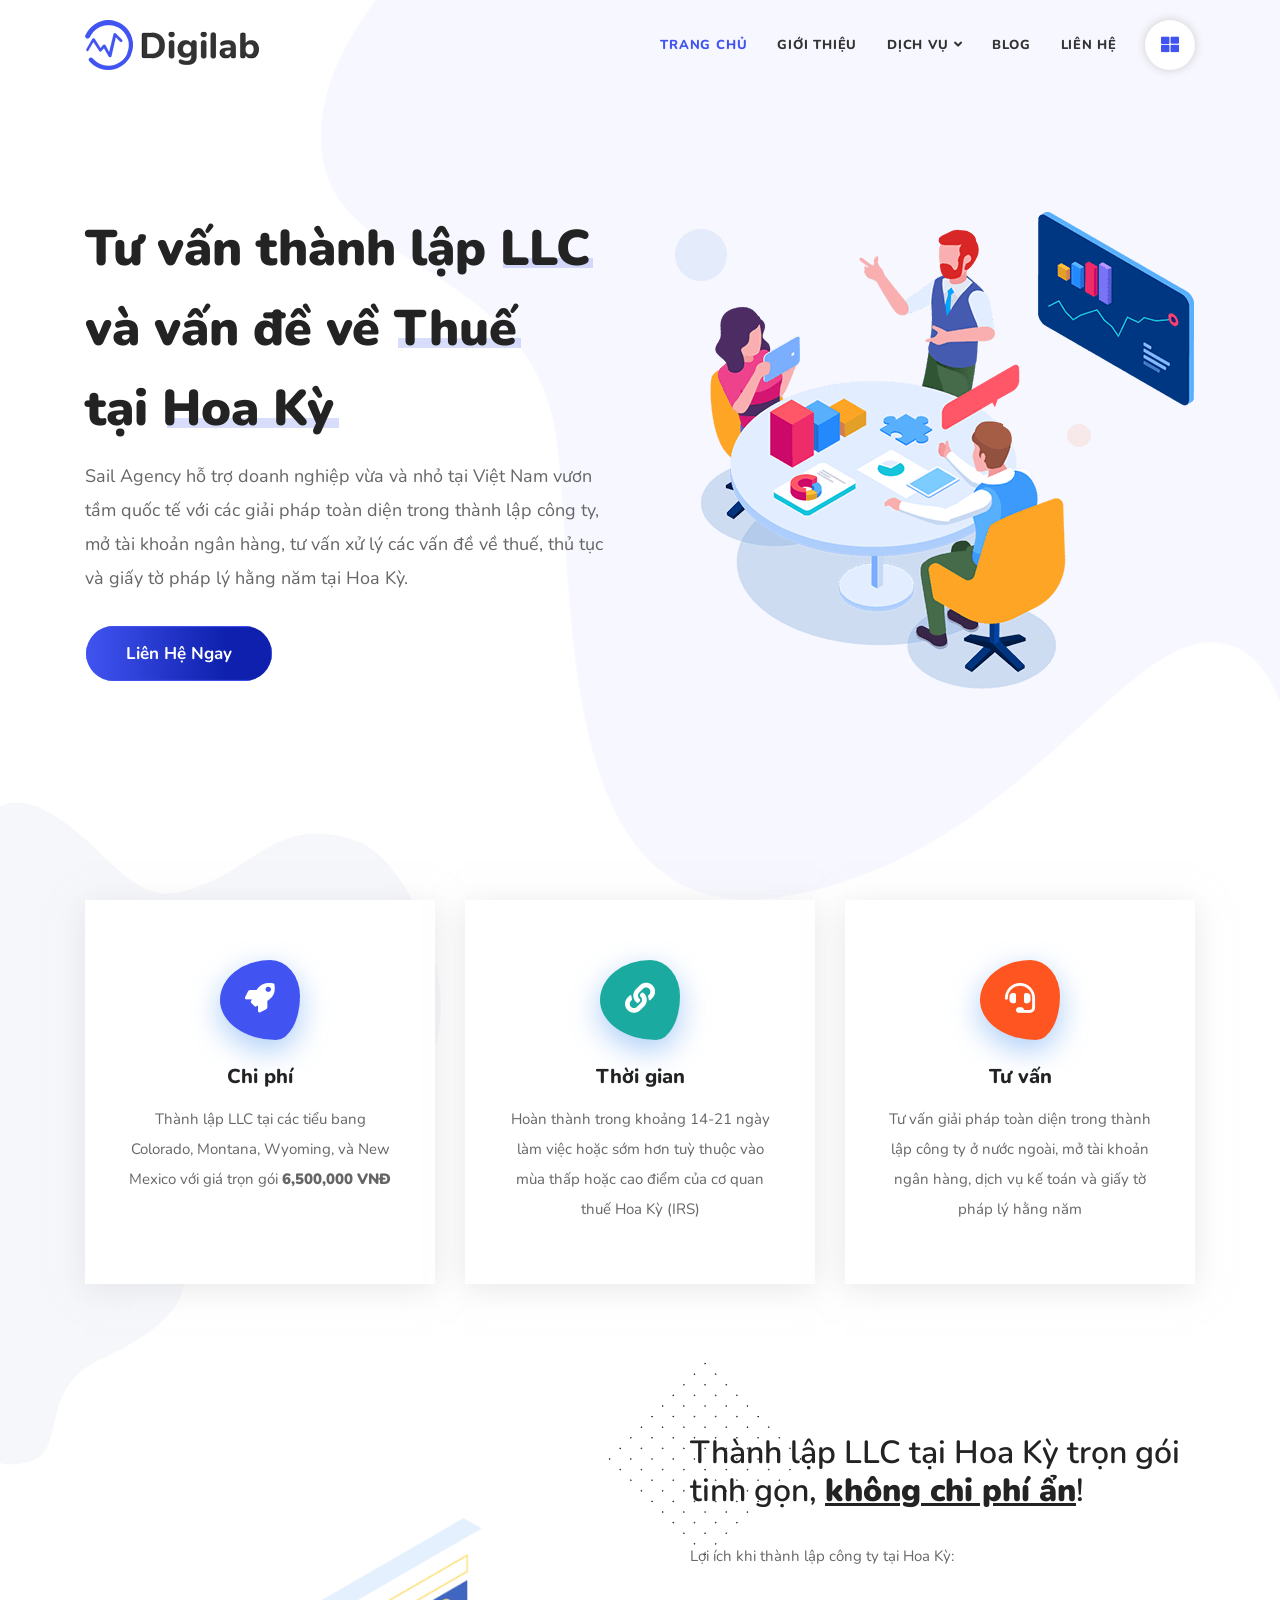
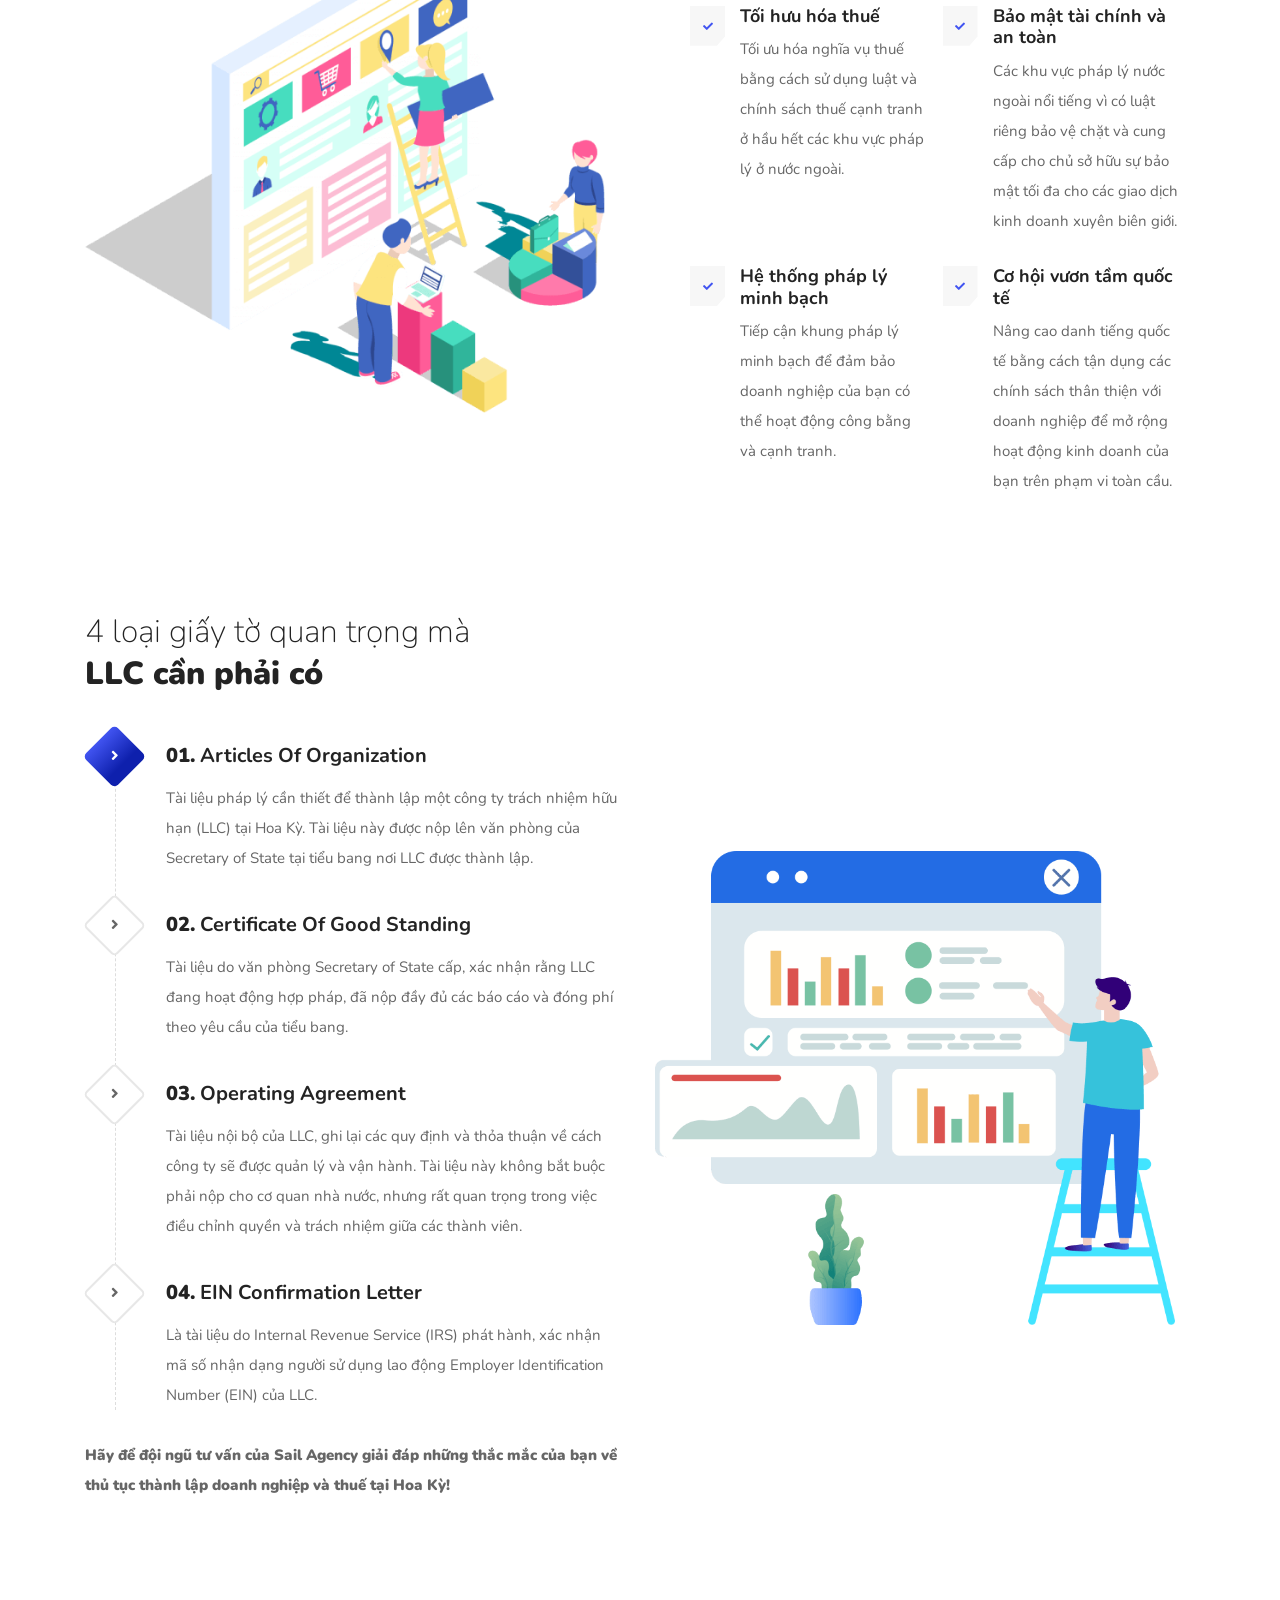
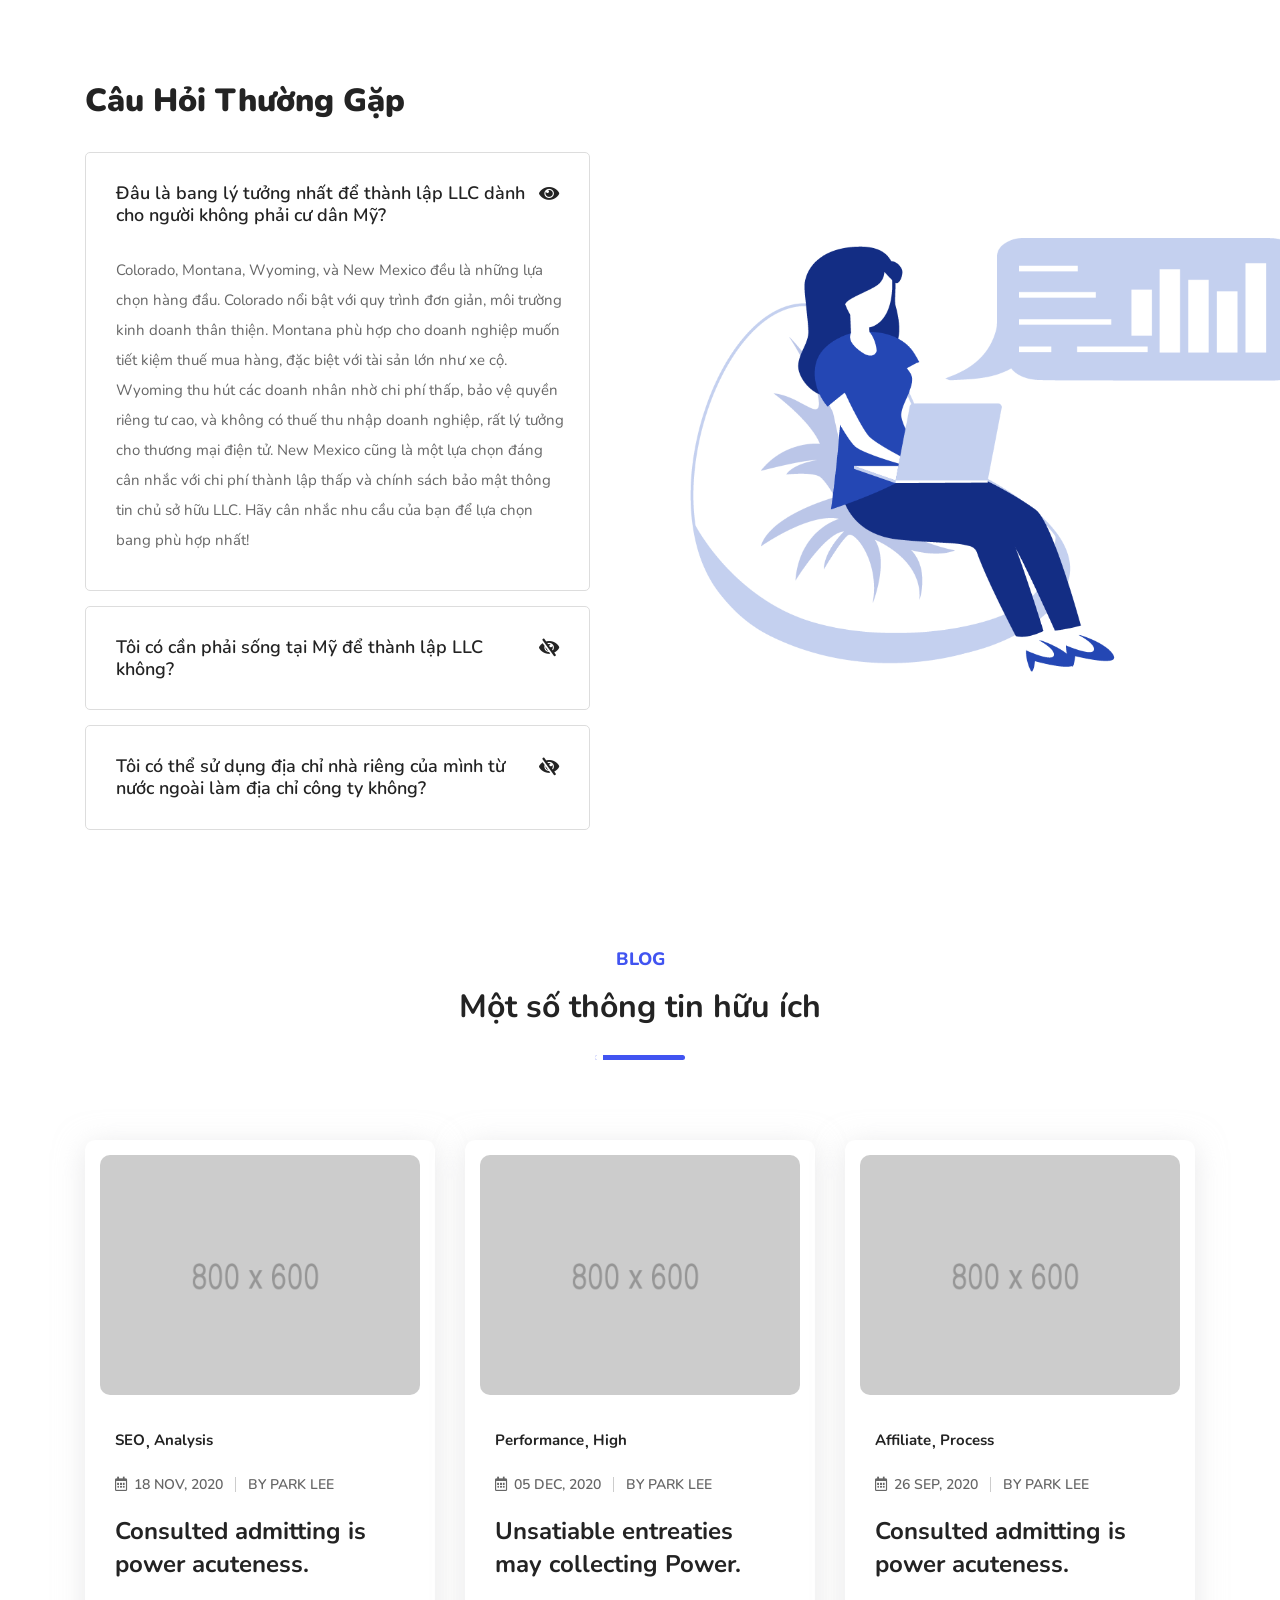
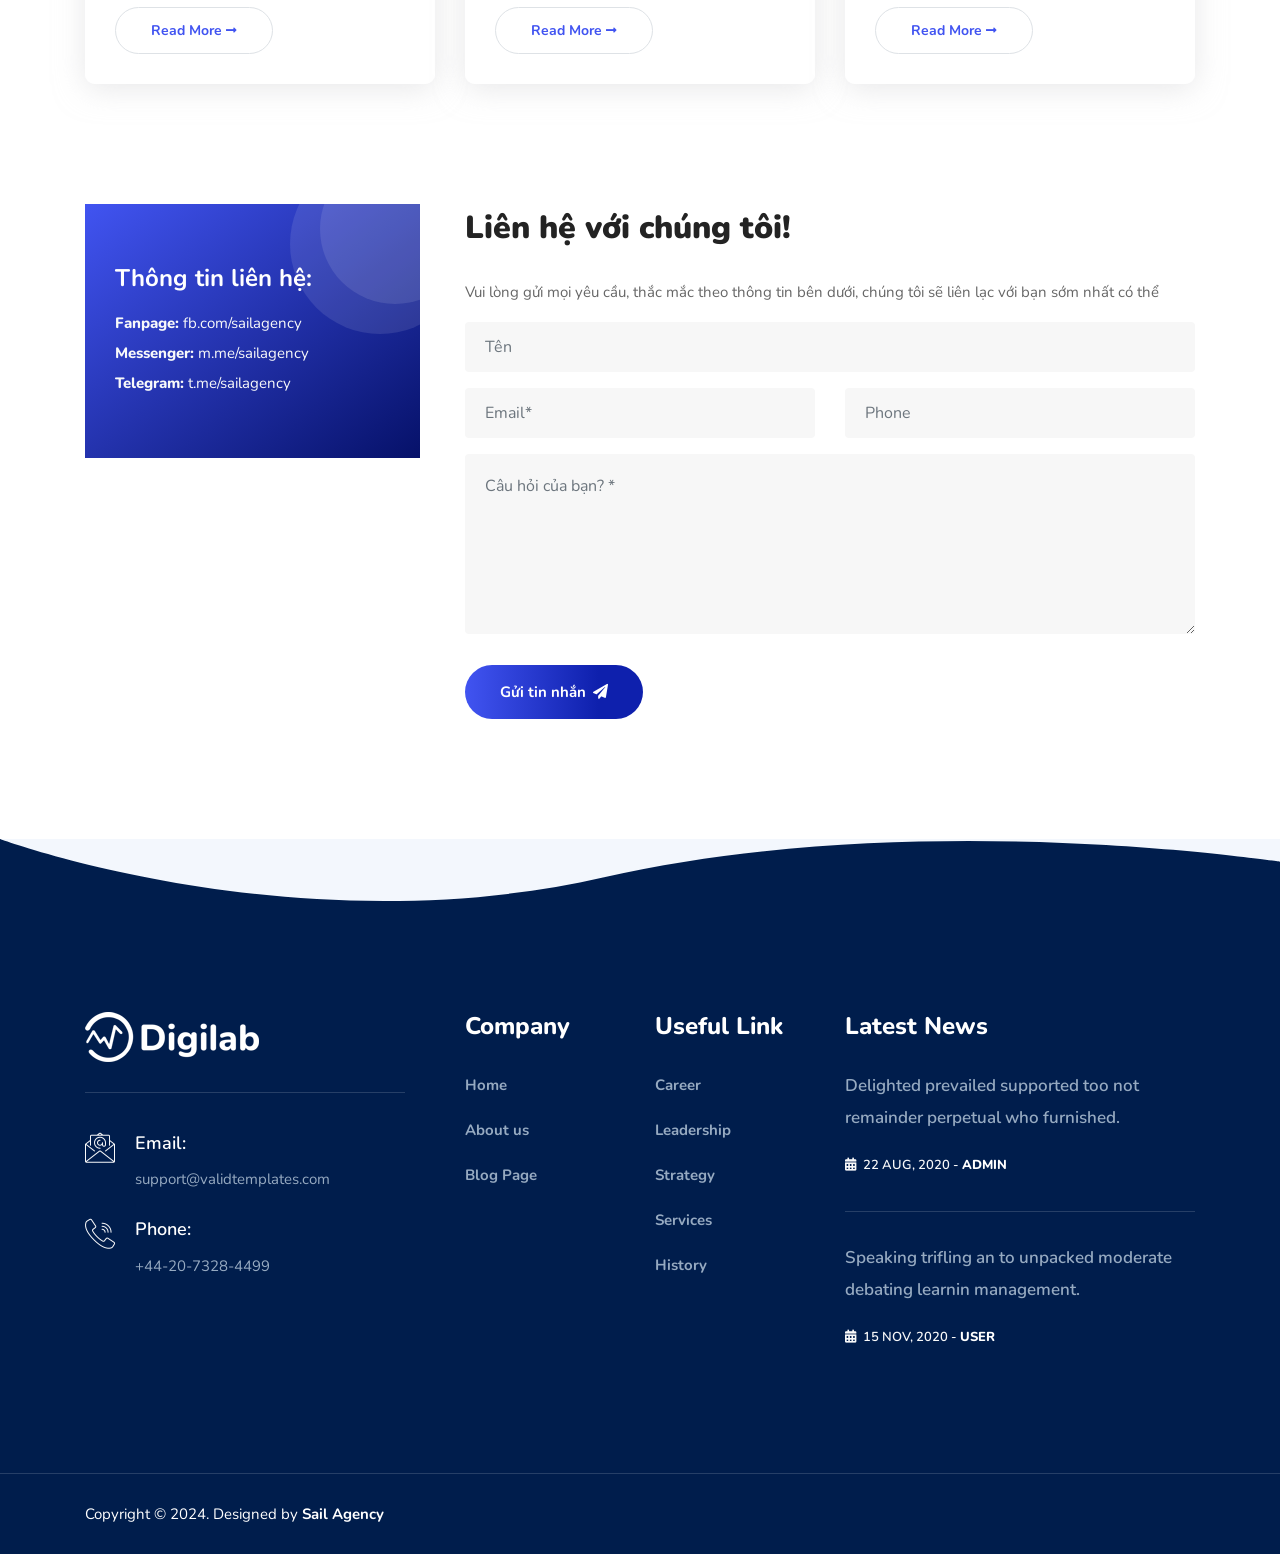
==== commit 44918436: "Update index" ====
--- a/index.html
+++ b/index.html
@@ -1,18 +1,24 @@
 <!DOCTYPE html>
 <html lang="en">
-
-<head>
+  <head>
     <!-- ========== Meta Tags ========== -->
-    <meta charset="utf-8">
-    <meta http-equiv="X-UA-Compatible" content="IE=edge">
-    <meta name="viewport" content="width=device-width, initial-scale=1">
-    <meta name="description" content="Digilab - SEO & Digital Marketing Agency Template">
+    <meta charset="utf-8" />
+    <meta http-equiv="X-UA-Compatible" content="IE=edge" />
+    <meta name="viewport" content="width=device-width, initial-scale=1" />
+    <meta
+      name="description"
+      content="Digilab - SEO & Digital Marketing Agency Template"
+    />
 
     <!-- ========== Page Title ========== -->
     <title>Sail Agency - Thành lập LLC</title>
 
     <!-- ========== Favicon Icon ========== -->
-    <link rel="shortcut icon" href="assets/img/favicon.png" type="image/x-icon">
+    <link
+      rel="shortcut icon"
+      href="assets/img/favicon.png"
+      type="image/x-icon"
+    />
 
     <!-- ========== Start Stylesheet ========== -->
     <link href="assets/css/bootstrap.min.css" rel="stylesheet" />
@@ -24,7 +30,7 @@
     <link href="assets/css/owl.theme.default.min.css" rel="stylesheet" />
     <link href="assets/css/animate.css" rel="stylesheet" />
     <link href="assets/css/bootsnav.css" rel="stylesheet" />
-    <link href="style.css" rel="stylesheet">
+    <link href="style.css" rel="stylesheet" />
     <link href="assets/css/responsive.css" rel="stylesheet" />
     <!-- ========== End Stylesheet ========== -->
 
@@ -36,126 +42,122 @@
     <![endif]-->
 
     <!-- ========== Google Fonts ========== -->
-    <link href="https://fonts.googleapis.com/css2?family=Nunito:wght@200;300;400;600;700;800&display=swap" rel="stylesheet">
-
-</head>
-
-<body>
-
+    <link
+      href="https://fonts.googleapis.com/css2?family=Nunito:wght@200;300;400;600;700;800&display=swap"
+      rel="stylesheet"
+    />
+  </head>
+
+  <body>
     <!-- Preloader Start -->
     <div id="site-preloader" class="site-preloader">
-        <div class="loader-wrap">
-            <div class="ring">
-                <span></span>
-            </div>
-            <h2>Digilab</h2>
-        </div>
+      <div class="loader-wrap">
+        <div class="ring">
+          <span></span>
+        </div>
+        <h2>Sail Agency</h2>
+      </div>
     </div>
     <!-- Preloader Ends -->
 
     <!-- Header 
     ============================================= -->
     <header id="home">
-
-        <!-- Start Navigation -->
-        <nav class="navbar navbar-default attr-bg navbar-fixed dark no-background bootsnav">
-
-            <!-- Start Top Search -->
-            <div class="container">
-                <div class="row">
-                    <div class="top-search">
-                        <div class="input-group">
-                            <form action="#">
-                                <input type="text" name="text" class="form-control" placeholder="Search">
-                                <button type="submit">
-                                    <i class="ti-search"></i>
-                                </button>  
-                            </form>
-                        </div>
-                    </div>
-                </div>
-            </div>
-            <!-- End Top Search -->
-
-            <div class="container">
-
-                <!-- Start Atribute Navigation -->
-                <div class="attr-nav extra-color">
-                    <ul>
-                        <li class="side-menu"><a href="#"><i class="fas fa-th-large"></i></a></li>
-                    </ul>
-                </div>        
-                <!-- End Atribute Navigation -->
-
-                <!-- Start Header Navigation -->
-                <div class="navbar-header">
-                    <button type="button" class="navbar-toggle" data-toggle="collapse" data-target="#navbar-menu">
-                        <i class="fa fa-bars"></i>
-                    </button>
-                    <a class="navbar-brand" href="index.html">
-                        <img src="assets/img/logo.png" class="logo" alt="Logo">
-                    </a>
-                </div>
-                <!-- End Header Navigation -->
-
-                <!-- Collect the nav links, forms, and other content for toggling -->
-                <div class="collapse navbar-collapse" id="navbar-menu">
-                  <ul class="nav navbar-nav navbar-right" data-in="fadeInDown" data-out="fadeOutUp">
-                    <li>
-                      <a href="#" class="dropdown-toggle active" data-toggle="dropdown" >Trang chủ</a>
-                       
-                            <!-- <ul class="dropdown-menu">
-                                <li><a href="index.html">Home Version One</a></li>
-                                <li><a href="#WeofferAFullRange">Home Version Two</a></li>
-                                <li><a href="index-3.html">Home Version Three</a></li>
-                                <li><a href="index-4.html">Home Version Four</a></li>
-                                <li><a href="index-5.html">Home Version Five</a></li>
-                            </ul> -->
-                        </li>
-                        <li class="dropdown">
-                            <a href="#" class="dropdown-toggle" data-toggle="dropdown" >Company</a>
-                            <ul class="dropdown-menu">
-                                <li><a href="about-us.html">About Company</a></li>
-                                <li><a href="team.html">Meet Our Team</a></li>
-                                <li><a href="team-carousel.html">Team Carousel</a></li>
-                                <li><a href="contact.html">Get in Touch</a></li>
-                                <li><a href="process.html">Our Process</a></li>
-                                <li><a href="faq.html">Faq</a></li>
-                                <li><a href="login.html">Login</a></li>
-                                <li><a href="register.html">Register</a></li>
-                                <li><a href="404.html">Error Page</a></li>
-                            </ul>
-                        </li>
-                        <li class="dropdown">
-                            <a href="#" class="dropdown-toggle" data-toggle="dropdown" >Services</a>
-                            <ul class="dropdown-menu">
-                                <li><a href="services.html">Services Version One</a></li>
-                                <li><a href="services-2.html">Services Version Two</a></li>
-                                <li><a href="services-3.html">Services Version Three</a></li>
-                                <li><a href="services-4.html">Services Version Four</a></li>
-                            </ul>
-                        </li>
-                        <li><a href="case-studies.html">Case Studies</a></li>
-                        <li class="dropdown">
-                            <a href="#" class="dropdown-toggle" data-toggle="dropdown" >Blog</a>
-                            <ul class="dropdown-menu">
-                                <li><a href="blog-standard.html">Blog Standard</a></li>
-                                <li><a href="blog-with-sidebar.html">Blog With Sidebar</a></li>
-                                <li><a href="blog-2-colum.html">Blog Grid Two Colum</a></li>
-                                <li><a href="blog-3-colum.html">Blog Grid Three Colum</a></li>
-                                <li><a href="blog-single.html">Blog Single</a></li>
-                                <li><a href="blog-single-with-sidebar.html">Blog Single With Sidebar</a></li>
-                            </ul>
-                        </li>
-                        <li>
-                            <a href="contact.html">Contact</a>
-                        </li>
-                    </ul>
-                </div><!-- /.navbar-collapse -->
-            </div>
-
-            <!-- Start Side Menu -->
-            <div class="side">
+      <!-- Start Navigation -->
+      <nav
+        class="navbar navbar-default attr-bg navbar-fixed dark no-background bootsnav"
+      >
+        <!-- Start Top Search -->
+        <div class="container">
+          <div class="row">
+            <div class="top-search">
+              <div class="input-group">
+                <form action="#">
+                  <input
+                    type="text"
+                    name="text"
+                    class="form-control"
+                    placeholder="Search"
+                  />
+                  <button type="submit">
+                    <i class="ti-search"></i>
+                  </button>
+                </form>
+              </div>
+            </div>
+          </div>
+        </div>
+        <!-- End Top Search -->
+
+        <div class="container">
+          <!-- Start Atribute Navigation -->
+          <div class="attr-nav extra-color">
+            <ul>
+              <li class="side-menu">
+                <a href="#"><i class="fas fa-th-large"></i></a>
+              </li>
+            </ul>
+          </div>
+          <!-- End Atribute Navigation -->
+
+          <!-- Start Header Navigation -->
+          <div class="navbar-header">
+            <button
+              type="button"
+              class="navbar-toggle"
+              data-toggle="collapse"
+              data-target="#navbar-menu"
+            >
+              <i class="fa fa-bars"></i>
+            </button>
+            <a class="navbar-brand" href="index.html">
+              <img src="assets/img/logo.png" class="logo" alt="Logo" />
+            </a>
+          </div>
+          <!-- End Header Navigation -->
+
+          <!-- Collect the nav links, forms, and other content for toggling -->
+          <div class="collapse navbar-collapse" id="navbar-menu">
+            <ul
+              class="nav navbar-nav navbar-right"
+              data-in="fadeInDown"
+              data-out="fadeOutUp"
+            >
+              <li>
+                <a
+                  href="#"
+                  class="dropdown-toggle active"
+                  data-toggle="dropdown"
+                  >Trang chủ</a
+                >
+              </li>
+              <li>
+                <a href="#" class="dropdown-toggle" data-toggle="dropdown"
+                  >Giới thiệu</a
+                >
+              </li>
+              <li class="dropdown">
+                <a href="#" class="dropdown-toggle" data-toggle="dropdown"
+                  >Dịch vụ</a
+                >
+                <ul class="dropdown-menu">
+                  <li><a href="services.html">Tư vấn thành lập LLC</a></li>
+                  <li>
+                    <a href="services-2.html">Tư vấn các vấn đề về Thuế</a>
+                  </li>
+                </ul>
+              </li>
+              <li><a href="blog.html">Blog</a></li>
+              <li>
+                <a href="contact.html">Liên hệ</a>
+              </li>
+            </ul>
+          </div>
+          <!-- /.navbar-collapse -->
+        </div>
+
+        <!-- Start Side Menu -->
+        <!-- <div class="side">
                 <a href="#" class="close-side"><i class="ti-close"></i></a>
                 <div class="widget">
                     <h4 class="title">Get in touch</h4>
@@ -182,672 +184,716 @@
                         <li class="dribbble"><a href="#"><i class="fab fa-dribbble"></i></a></li>
                     </ul>
                 </div>
-            </div>
-            <!-- End Side Menu -->
-
-        </nav>
-        <!-- End Navigation -->
-
+            </div> -->
+        <!-- End Side Menu -->
+      </nav>
+      <!-- End Navigation -->
     </header>
     <!-- End Header -->
 
-   <!-- Start Banner 
+    <!-- Start Banner 
     ============================================= -->
     <div class="banner-area with-fixed-nav">
-        <div class="shape-right-bottom shape opacity-default">
-            <img src="assets/img/shape/13.png" alt="Shape">
-        </div>
-        <div class="container">
-            <div class="double-items">
-                <div class="row align-center">
-
-                    <div class="col-lg-6 order-last thumb width-130 wow fadeInRight" data-wow-duration="1s">
-                        <img src="assets/img/illustration/2.png" alt="Thumb">
-                    </div>
-
-                    <div class="col-lg-6 info">
-                        <h2 class="wow fadeInDown" data-wow-duration="1s">Tư vấn thành lập <strong>LLC</strong> </h2>
-                        <h2 class="wow fadeInDown" data-wow-duration="1s">và vấn đề về <strong>Thuế</strong></h2>
-                        <h2 class="wow fadeInDown" data-wow-duration="1s">tại <strong>Hoa Kỳ</strong></h2>
-                        <p class="wow fadeInLeft" data-wow-duration="1.5s">
-                          Sail Agency hỗ trợ doanh nghiệp vừa và nhỏ tại Việt Nam vươn tầm quốc tế với các giải pháp toàn diện trong thành lập công ty, mở tài khoản ngân hàng, tư vấn xử lý các vấn đề về thuế, thủ tục và giấy tờ pháp lý hằng năm tại Hoa Kỳ.
-                        </p>
-                        <a class="btn circle btn-md btn-gradient wow fadeInUp" data-wow-duration="1.8s" href="#">Liên hệ ngay</a>
-                    </div>
-                    
-                </div>
-            </div>
-        </div>
+      <div class="shape-right-bottom shape opacity-default">
+        <img src="assets/img/shape/13.png" alt="Shape" />
+      </div>
+      <div class="container">
+        <div class="double-items">
+          <div class="row align-center">
+            <div
+              class="col-lg-6 order-last thumb width-130 wow fadeInRight"
+              data-wow-duration="1s"
+            >
+              <img src="assets/img/illustration/2.png" alt="Thumb" />
+            </div>
+
+            <div class="col-lg-6 info">
+              <h2 class="wow fadeInDown" data-wow-duration="1s">
+                Tư vấn thành lập <strong>LLC</strong>
+              </h2>
+              <h2 class="wow fadeInDown" data-wow-duration="1s">
+                và vấn đề về <strong>Thuế</strong>
+              </h2>
+              <h2 class="wow fadeInDown" data-wow-duration="1s">
+                tại <strong>Hoa Kỳ</strong>
+              </h2>
+              <p class="wow fadeInLeft" data-wow-duration="1.5s">
+                Sail Agency hỗ trợ doanh nghiệp vừa và nhỏ tại Việt Nam vươn tầm
+                quốc tế với các giải pháp toàn diện trong thành lập công ty, mở
+                tài khoản ngân hàng, tư vấn xử lý các vấn đề về thuế, thủ tục và
+                giấy tờ pháp lý hằng năm tại Hoa Kỳ.
+              </p>
+              <a
+                class="btn circle btn-md btn-gradient wow fadeInUp"
+                data-wow-duration="1.8s"
+                href="#"
+                >Liên hệ ngay</a
+              >
+            </div>
+          </div>
+        </div>
+      </div>
     </div>
     <!-- End Banner -->
 
     <!-- Star Features Area
     ============================================= -->
     <div class="features-area default-padding-bottom">
-        <!-- Fixed Shape  -->
-        <div class="shape-left-top shape opacity-01">
-            <img src="assets/img/shape/4.png" alt="Shape">
-        </div>
-        <!-- Fixed Shape  -->
-        <div class="container">
-            <div class="features-items">
-
-                <div class="feature-box text-center">
-                    <div class="row">
-                        <!-- Single Item -->
-                        <div class="single-item col-lg-4 col-md-6">
-                            <div class="item wow fadeInUp" data-wow-delay="400ms">
-                                <div class="icon">
-                                    <i class="fas fa-link"></i>
-                                </div>
-                                <h4>Link Building</h4>
-                                <p>
-                                    Favourite tolerably engrossed. Truth short folly court why she their balls Excellence super power.
-                                </p>
-                            </div>
-                        </div>
-                        <!-- End Single Item -->
-                        <!-- Single Item -->
-                        <div class="single-item col-lg-4 col-md-6">
-                            <div class="item wow fadeInUp" data-wow-delay="500ms">
-                                <div class="icon">
-                                    <i class="fas fa-headset"></i>
-                                </div>
-                                <h4>Customer Support</h4>
-                                <p>
-                                    Favourite tolerably engrossed. Truth short folly court why she their balls Excellence super power.
-                                </p>
-                            </div>
-                        </div>
-                        <!-- End Single Item -->
-                        <!-- Single Item -->
-                        <div class="single-item col-lg-4 col-md-6">
-                            <div class="item wow fadeInUp" data-wow-delay="600ms">
-                                <div class="icon">
-                                    <i class="fas fa-rocket"></i>
-                                </div>
-                                <h4>One Page SEO</h4>
-                                <p>
-                                    Favourite tolerably engrossed. Truth short folly court why she their balls Excellence super power.
-                                </p>
-                            </div>
-                        </div>
-                        <!-- End Single Item -->
-                    </div>
-                </div>
-
-            </div>
-        </div>
+      <!-- Fixed Shape  -->
+      <div class="shape-left-top shape opacity-01">
+        <img src="assets/img/shape/4.png" alt="Shape" />
+      </div>
+      <!-- Fixed Shape  -->
+      <div class="container">
+        <div class="features-items">
+          <div class="feature-box text-center">
+            <div class="row">
+              <!-- Single Item -->
+              <div class="single-item col-lg-4 col-md-6">
+                <div class="item wow fadeInUp" data-wow-delay="600ms">
+                  <div class="icon">
+                    <i class="fas fa-rocket"></i>
+                  </div>
+                  <h4>Chi phí</h4>
+                  <p>
+                    Thành lập LLC tại các tiểu bang Colorado, Montana, Wyoming,
+                    và New Mexico với giá trọn gói
+                    <strong>6,500,000 VNĐ</strong>
+                  </p>
+                  <br />
+                </div>
+              </div>
+              <!-- End Single Item -->
+              <!-- Single Item -->
+              <div class="single-item col-lg-4 col-md-6">
+                <div class="item wow fadeInUp" data-wow-delay="400ms">
+                  <div class="icon">
+                    <i class="fas fa-link"></i>
+                  </div>
+                  <h4>Thời gian</h4>
+                  <p>
+                    Hoàn thành trong khoảng 14-21 ngày làm việc hoặc sớm hơn tuỳ
+                    thuộc vào mùa thấp hoặc cao điểm của cơ quan thuế Hoa Kỳ
+                    (IRS)
+                  </p>
+                </div>
+              </div>
+              <!-- End Single Item -->
+              <!-- Single Item -->
+              <div class="single-item col-lg-4 col-md-6">
+                <div class="item wow fadeInUp" data-wow-delay="500ms">
+                  <div class="icon">
+                    <i class="fas fa-headset"></i>
+                  </div>
+                  <h4>Tư vấn</h4>
+                  <p>
+                    Tư vấn giải pháp toàn diện trong thành lập công ty ở nước
+                    ngoài, mở tài khoản ngân hàng, dịch vụ kế toán và giấy tờ
+                    pháp lý hằng năm
+                  </p>
+                </div>
+              </div>
+              <!-- End Single Item -->
+            </div>
+          </div>
+        </div>
+      </div>
     </div>
     <!-- End Features Area -->
 
     <!-- Start Why Choose Us 
     ============================================= -->
-    <div id="WeofferAFullRange"class="choose-us-area default-padding-bottom">
-        <div class="container">
-            <div class="row align-center">
-                <div class="col-lg-6 thumb wow fadeInLeft">
-                    <img src="assets/img/illustration/11.png" alt="Thumb">
-                </div>
-                <div class="col-lg-6 info wow fadeInUp" data-wow-delay="0.5s">
-                    <h2>Thành lập LLC tại Hoa Kỳ trọn gói <br> tinh gọn, <strong>không chi phí ẩn</strong>!</h2>
-        
-                    <p>
-                      Lợi ích khi thành lập công ty tại Hoa Kỳ:
-                    </p>
-                    <ul>
-                        <li>
-                            <h5>Tối hưu hóa thuế</h5>
-                            <p>
-                              Tối ưu hóa nghĩa vụ thuế bằng cách sử dụng luật và chính sách thuế cạnh tranh ở hầu hết các khu vực pháp lý ở nước ngoài.
-                            </p>
-                        </li>
-                        <li>
-                            <h5>Bảo mật tài chính và an toàn</h5>
-                            <p>
-                               Các khu vực pháp lý nước ngoài nổi tiếng vì có luật riêng bảo vệ chặt và cung cấp cho chủ sở hữu sự bảo mật tối đa cho các giao dịch kinh doanh xuyên biên giới.
-                            </p>
-                        </li>
-                        <li>
-                            <h5>Hệ thống pháp lý minh bạch</h5>
-                            <p>
-                              Tiếp cận khung pháp lý minh bạch để đảm bảo doanh nghiệp của bạn có thể hoạt động công bằng và cạnh tranh.
-                            </p>
-                        </li>
-                        <li>
-                            <h5>Cơ hội vươn tầm quốc tế</h5>
-                            <p>
-                              Nâng cao danh tiếng quốc tế bằng cách tận dụng các chính sách thân thiện với doanh nghiệp để mở rộng hoạt động kinh doanh của bạn trên phạm vi toàn cầu.
-                            </p>
-                        </li>
-                    </ul>
-                </div>
-            </div>
-        </div>
+    <div id="WeofferAFullRange" class="choose-us-area default-padding-bottom">
+      <div class="container">
+        <div class="row align-center">
+          <div class="col-lg-6 thumb wow fadeInLeft">
+            <img src="assets/img/illustration/11.png" alt="Thumb" />
+          </div>
+          <div class="col-lg-6 info wow fadeInUp" data-wow-delay="0.5s">
+            <h2>
+              Thành lập LLC tại Hoa Kỳ trọn gói <br />
+              tinh gọn, <strong>không chi phí ẩn</strong>!
+            </h2>
+
+            <p>Lợi ích khi thành lập công ty tại Hoa Kỳ:</p>
+            <ul>
+              <li>
+                <h5>Tối hưu hóa thuế</h5>
+                <p>
+                  Tối ưu hóa nghĩa vụ thuế bằng cách sử dụng luật và chính sách
+                  thuế cạnh tranh ở hầu hết các khu vực pháp lý ở nước ngoài.
+                </p>
+              </li>
+              <li>
+                <h5>Bảo mật tài chính và an toàn</h5>
+                <p>
+                  Các khu vực pháp lý nước ngoài nổi tiếng vì có luật riêng bảo
+                  vệ chặt và cung cấp cho chủ sở hữu sự bảo mật tối đa cho các
+                  giao dịch kinh doanh xuyên biên giới.
+                </p>
+              </li>
+              <li>
+                <h5>Hệ thống pháp lý minh bạch</h5>
+                <p>
+                  Tiếp cận khung pháp lý minh bạch để đảm bảo doanh nghiệp của
+                  bạn có thể hoạt động công bằng và cạnh tranh.
+                </p>
+              </li>
+              <li>
+                <h5>Cơ hội vươn tầm quốc tế</h5>
+                <p>
+                  Nâng cao danh tiếng quốc tế bằng cách tận dụng các chính sách
+                  thân thiện với doanh nghiệp để mở rộng hoạt động kinh doanh
+                  của bạn trên phạm vi toàn cầu.
+                </p>
+              </li>
+            </ul>
+          </div>
+        </div>
+      </div>
     </div>
     <!-- End Why Choose Us -->
 
-    <!-- Start Services Area
-    ============================================= -->
-    <div class="services-area carousel-shadow bg-gray default-padding-top">
-        <!-- Fixed Shape  -->
-        <div class="shape-bottom">
-            <img src="assets/img/shape/1.svg" alt="Shape">
-        </div>
-        <!-- Fixed Shape  -->
-        <div class="container">
-            <div class="row">
-                <div class="col-lg-8 offset-lg-2">
-                    <div class="site-heading text-center">
-                        <h5>What we do</h5>
-                        <h2>
-                           Let’s Check our scientific Digital <br>Marketing solutions
-                        </h2>
-                        <div class="heading-divider"></div>
-                    </div>
-                </div>
-            </div>
-            <div class="services-items wow fadeInUp services-carousel owl-carousel owl-theme">
-                <!-- Single Item -->
-                <div class="item">
-                    <div class="icon">
-                        <i class="flaticon-bullhorn"></i>
-                    </div>
-                    <div class="info">
-                        <h4>
-                            <a href="#">Social Media Marketing</a>
-                        </h4>
-                        <p>
-                            Except had sex limits county enough the figure former add. Do sang my he next mr soon. It merely waited do unable. 
-                        </p>
-                        <a href="#"><i class="fas fa-arrow-right"></i> Read More</a>
-                    </div>
-                </div>
-                <!-- End Single Item -->
-                <!-- Single Item -->
-                <div class="item">
-                    <div class="icon">
-                        <i class="flaticon-keyword-1"></i>
-                    </div>
-                    <div class="info">
-                        <h4>
-                            <a href="#">Keyward Research</a>
-                        </h4>
-                        <p>
-                            Except had sex limits county enough the figure former add. Do sang my he next mr soon. It merely waited do unable. 
-                        </p>
-                        <a href="#"><i class="fas fa-arrow-right"></i> Read More</a>
-                    </div>
-                </div>
-                <!-- End Single Item -->
-                <!-- Single Item -->
-                <div class="item">
-                    <div class="icon">
-                        <i class="flaticon-marketing"></i>
-                    </div>
-                    <div class="info">
-                        <h4>
-                            <a href="#">Content Marketing</a>
-                        </h4>
-                        <p>
-                            Except had sex limits county enough the figure former add. Do sang my he next mr soon. It merely waited do unable. 
-                        </p>
-                        <a href="#"><i class="fas fa-arrow-right"></i> Read More</a>
-                    </div>
-                </div>
-                <!-- End Single Item -->
-                <!-- Single Item -->
-                <div class="item">
-                    <div class="icon">
-                        <i class="flaticon-ppc"></i>
-                    </div>
-                    <div class="info">
-                        <h4>
-                            <a href="#">PPC Advertising</a>
-                        </h4>
-                        <p>
-                            Except had sex limits county enough the figure former add. Do sang my he next mr soon. It merely waited do unable. 
-                        </p>
-                        <a href="#"><i class="fas fa-arrow-right"></i> Read More</a>
-                    </div>
-                </div>
-                <!-- End Single Item -->
-                <!-- Single Item -->
-                <div class="item">
-                    <div class="icon">
-                        <i class="flaticon-competition"></i>
-                    </div>
-                    <div class="info">
-                        <h4>
-                            <a href="#">Competitor Research</a>
-                        </h4>
-                        <p>
-                            Except had sex limits county enough the figure former add. Do sang my he next mr soon. It merely waited do unable. 
-                        </p>
-                        <a href="#"><i class="fas fa-arrow-right"></i> Read More</a>
-                    </div>
-                </div>
-                <!-- End Single Item -->
-            </div>
-        </div>
-    </div>
-    <!-- End Services Area -->
-
     <!-- Start Process Area
     ============================================= -->
-    <div class="process-area default-padding-top">
-        <div class="container">
-            <div class="process-items">
-                <div class="row align-center">
-
-                    <div class="col-lg-6 thumb wow fadeInLeft">
-                        <img src="assets/img/illustration/3.png" alt="Thumb">
-                    </div>
-
-                    <div class="col-lg-6 info wow fadeInUp">
-                        <h2>4 loại giấy tờ quan trọng mà <strong>LLC cần phải có </strong></h2>
-                        <div class="content">
-                            <div class="item">
-                                <div class="icon">
-                                    <i class="fas fa-angle-right"></i>
-                                </div>
-                                <h4><strong>01.</strong> Articles of Organization</h4>
-                                <p>
-                                  Tài liệu pháp lý cần thiết để thành lập một công ty trách nhiệm hữu hạn (LLC) tại Hoa Kỳ. Tài liệu này được nộp lên văn phòng của Secretary of State tại tiểu bang nơi LLC được thành lập.
-                                </p>
-                            </div>
-                            <div class="item">
-                                <div class="icon">
-                                    <i class="fas fa-angle-right"></i>
-                                </div>
-                                <h4><strong>02.</strong> Certificate of Good Standing</h4>
-                                <p>
-                                  Tài liệu do văn phòng Secretary of State cấp, xác nhận rằng LLC đang hoạt động hợp pháp, đã nộp đầy đủ các báo cáo và đóng phí theo yêu cầu của tiểu bang.
-                                </p>
-                            </div>
-                            <div class="item">
-                                <div class="icon">
-                                    <i class="fas fa-angle-right"></i>
-                                </div>
-                                <h4><strong>03.</strong> Operating Agreement </h4>
-                                <p>
-                                  Tài liệu nội bộ của LLC, ghi lại các quy định và thỏa thuận về cách công ty sẽ được quản lý và vận hành. Tài liệu này không bắt buộc phải nộp cho cơ quan nhà nước, nhưng rất quan trọng trong việc điều chỉnh quyền và trách nhiệm giữa các thành viên.
-                                </p>
-                            </div>
-                            <div class="item">
-                              <div class="icon">
-                                  <i class="fas fa-angle-right"></i>
-                              </div>
-                              <h4><strong>04.</strong> EIN Confirmation Letter </h4>
-                              <p>
-                                Là tài liệu do Internal Revenue Service (IRS) phát hành, xác nhận mã số nhận dạng người sử dụng lao động Employer Identification Number (EIN) của LLC.
-                              </p>
-                          </div>
-                        </div>
-                        <br/>
-                        <div>Hãy để đội ngũ tư vấn của Sail Agency giải đáp những thắc mắc của bạn về thủ tục thành lập doanh nghiệp và thuế tại Hoa Kỳ!</div>
-                        <br/>
-                    </div>
-                    
-                </div>
-            </div>
-        </div>
+    <div class="process-area default-padding-bottom">
+      <div class="container">
+        <div class="process-items">
+          <div class="row align-center">
+            <div class="col-lg-6 info wow fadeInUp">
+              <h2>
+                4 loại giấy tờ quan trọng mà <strong>LLC cần phải có </strong>
+              </h2>
+              <div class="content">
+                <div class="item">
+                  <div class="icon">
+                    <i class="fas fa-angle-right"></i>
+                  </div>
+                  <h4><strong>01.</strong> Articles of Organization</h4>
+                  <p>
+                    Tài liệu pháp lý cần thiết để thành lập một công ty trách
+                    nhiệm hữu hạn (LLC) tại Hoa Kỳ. Tài liệu này được nộp lên
+                    văn phòng của Secretary of State tại tiểu bang nơi LLC được
+                    thành lập.
+                  </p>
+                </div>
+                <div class="item">
+                  <div class="icon">
+                    <i class="fas fa-angle-right"></i>
+                  </div>
+                  <h4><strong>02.</strong> Certificate of Good Standing</h4>
+                  <p>
+                    Tài liệu do văn phòng Secretary of State cấp, xác nhận rằng
+                    LLC đang hoạt động hợp pháp, đã nộp đầy đủ các báo cáo và
+                    đóng phí theo yêu cầu của tiểu bang.
+                  </p>
+                </div>
+                <div class="item">
+                  <div class="icon">
+                    <i class="fas fa-angle-right"></i>
+                  </div>
+                  <h4><strong>03.</strong> Operating Agreement</h4>
+                  <p>
+                    Tài liệu nội bộ của LLC, ghi lại các quy định và thỏa thuận
+                    về cách công ty sẽ được quản lý và vận hành. Tài liệu này
+                    không bắt buộc phải nộp cho cơ quan nhà nước, nhưng rất quan
+                    trọng trong việc điều chỉnh quyền và trách nhiệm giữa các
+                    thành viên.
+                  </p>
+                </div>
+                <div class="item">
+                  <div class="icon">
+                    <i class="fas fa-angle-right"></i>
+                  </div>
+                  <h4><strong>04.</strong> EIN Confirmation Letter</h4>
+                  <p>
+                    Là tài liệu do Internal Revenue Service (IRS) phát hành, xác
+                    nhận mã số nhận dạng người sử dụng lao động Employer
+                    Identification Number (EIN) của LLC.
+                  </p>
+                </div>
+              </div>
+              <br />
+              <div>
+                <strong>
+                  Hãy để đội ngũ tư vấn của Sail Agency giải đáp những thắc mắc
+                  của bạn về thủ tục thành lập doanh nghiệp và thuế tại Hoa Kỳ!
+                </strong>
+              </div>
+              <br />
+              <br />
+            </div>
+            <div class="col-lg-6 thumb wow fadeInLeft">
+              <img src="assets/img/illustration/3.png" alt="Thumb" />
+            </div>
+          </div>
+        </div>
+      </div>
     </div>
     <!-- End Process Area -->
 
-        <!-- Star Faq
+    <!-- Star Faq
     ============================================= -->
     <div class="faq-area default-padding-bottom">
       <div class="container">
-          <div class="faq-items">
-              <div class="row align-center">
-
-                  <div class="col-lg-6">
-                      <div class="faq-content wow fadeInUp">
-                          <h2>We build transform <strong>And businesse strategy</strong></h2>
-                          <div class="accordion" id="accordionExample">
-                              <div class="card">
-                                  <div class="card-header" id="headingOne">
-                                      <h4 class="mb-0" data-toggle="collapse" data-target="#collapseOne" aria-expanded="true" aria-controls="collapseOne">
-                                            Where can I get analytics help?
-                                      </h4>
-                                  </div>
-
-                                  <div id="collapseOne" class="collapse show" aria-labelledby="headingOne" data-parent="#accordionExample">
-                                      <div class="card-body">
-                                          <p>
-                                              Lorem ipsum dolor sit amet, consectetur adipisicing elit. Qui consectetur at, sunt maxime, quod alias ullam officiis, ex necessitatibus similique odio aut!
-                                          </p>
-                                      </div>
-                                  </div>
-                              </div>
-                              <div class="card">
-                                  <div class="card-header" id="headingTwo">
-                                      <h4 class="mb-0 collapsed" data-toggle="collapse" data-target="#collapseTwo" aria-expanded="false" aria-controls="collapseTwo">
-                                            How much does data analytics costs?
-                                      </h4>
-                                  </div>
-                                  <div id="collapseTwo" class="collapse" aria-labelledby="headingTwo" data-parent="#accordionExample">
-                                      <div class="card-body">
-                                          <p>
-                                              Lorem ipsum dolor sit amet, consectetur adipisicing elit. Qui consectetur at, sunt maxime, quod alias ullam officiis, ex necessitatibus similique odio aut!
-                                          </p>
-                                      </div>
-                                  </div>
-                              </div>
-                              <div class="card">
-                                  <div class="card-header" id="headingThree">
-                                      <h4 class="mb-0 collapsed" data-toggle="collapse" data-target="#collapseThree" aria-expanded="false" aria-controls="collapseThree">
-                                        What kind of data is needed for analysis?
-                                    </h4>
-                                  </div>
-                                  <div id="collapseThree" class="collapse" aria-labelledby="headingThree" data-parent="#accordionExample">
-                                      <div class="card-body">
-                                          <p>
-                                              Lorem ipsum dolor sit amet, consectetur adipisicing elit. Qui consectetur at, sunt maxime, quod alias ullam officiis, ex necessitatibus similique odio aut!
-                                          </p>
-                                      </div>
-                                  </div>
-                              </div>
-                          </div>
+        <div class="faq-items">
+          <div class="row align-center">
+            <div class="col-lg-6">
+              <div class="faq-content wow fadeInUp">
+                <h2><strong>Câu hỏi thường gặp</strong></h2>
+                <div class="accordion" id="accordionExample">
+                  <div class="card">
+                    <div class="card-header" id="headingOne">
+                      <h4
+                        class="mb-0"
+                        data-toggle="collapse"
+                        data-target="#collapseOne"
+                        aria-expanded="true"
+                        aria-controls="collapseOne"
+                      >
+                        Đâu là bang lý tưởng nhất để thành lập LLC dành cho
+                        người không phải cư dân Mỹ?
+                      </h4>
+                    </div>
+
+                    <div
+                      id="collapseOne"
+                      class="collapse show"
+                      aria-labelledby="headingOne"
+                      data-parent="#accordionExample"
+                    >
+                      <div class="card-body">
+                        <p>
+                          Colorado, Montana, Wyoming, và New Mexico đều là những
+                          lựa chọn hàng đầu. Colorado nổi bật với quy trình đơn
+                          giản, môi trường kinh doanh thân thiện. Montana phù
+                          hợp cho doanh nghiệp muốn tiết kiệm thuế mua hàng, đặc
+                          biệt với tài sản lớn như xe cộ. Wyoming thu hút các
+                          doanh nhân nhờ chi phí thấp, bảo vệ quyền riêng tư
+                          cao, và không có thuế thu nhập doanh nghiệp, rất lý
+                          tưởng cho thương mại điện tử. New Mexico cũng là một
+                          lựa chọn đáng cân nhắc với chi phí thành lập thấp và
+                          chính sách bảo mật thông tin chủ sở hữu LLC. Hãy cân
+                          nhắc nhu cầu của bạn để lựa chọn bang phù hợp nhất!
+                        </p>
                       </div>
-                  </div>
-                  
-                  <div class="col-lg-6">
-                      <div class="thumb wow fadeInLeft" data-wow-delay="0.5s">
-                          <img src="assets/img/illustration/17.png" alt="Thumb">
+                    </div>
+                  </div>
+                  <div class="card">
+                    <div class="card-header" id="headingTwo">
+                      <h4
+                        class="mb-0 collapsed"
+                        data-toggle="collapse"
+                        data-target="#collapseTwo"
+                        aria-expanded="false"
+                        aria-controls="collapseTwo"
+                      >
+                        Tôi có cần phải sống tại Mỹ để thành lập LLC không?
+                      </h4>
+                    </div>
+                    <div
+                      id="collapseTwo"
+                      class="collapse"
+                      aria-labelledby="headingTwo"
+                      data-parent="#accordionExample"
+                    >
+                      <div class="card-body">
+                        <p>
+                          Không, bạn không cần phải sống tại Mỹ để thành lập
+                          LLC. Người nước ngoài có thể thành lập và sở hữu một
+                          LLC tại Mỹ mà không cần cư trú, nhưng bạn sẽ cần một
+                          đại lý đã đăng ký (Registered Agent) tại bang bạn chọn
+                          để nhận tài liệu pháp lý thay mặt cho công ty.
+                        </p>
                       </div>
-                  </div>
-
-              </div>
-          </div>
-      </div>
-  </div>
-  <!-- End Faq -->
-
+                    </div>
+                  </div>
+                  <div class="card">
+                    <div class="card-header" id="headingThree">
+                      <h4
+                        class="mb-0 collapsed"
+                        data-toggle="collapse"
+                        data-target="#collapseThree"
+                        aria-expanded="false"
+                        aria-controls="collapseThree"
+                      >
+                        Tôi có thể sử dụng địa chỉ nhà riêng của mình từ nước
+                        ngoài làm địa chỉ công ty không?
+                      </h4>
+                    </div>
+                    <div
+                      id="collapseThree"
+                      class="collapse"
+                      aria-labelledby="headingThree"
+                      data-parent="#accordionExample"
+                    >
+                      <div class="card-body">
+                        <p>
+                          Không, hầu hết các bang yêu cầu LLC phải có một địa
+                          chỉ công ty tại Mỹ, không phải từ nước ngoài. Bạn có
+                          thể sử dụng dịch vụ đại lý đã đăng ký có địa chỉ tại
+                          Mỹ hoặc thuê một địa chỉ ảo (virtual office) để làm
+                          địa chỉ công ty nếu bạn không có một địa chỉ thực tại
+                          Mỹ.
+                        </p>
+                      </div>
+                    </div>
+                  </div>
+                </div>
+              </div>
+            </div>
+
+            <div class="col-lg-6">
+              <div class="thumb wow fadeInLeft" data-wow-delay="0.5s">
+                <img src="assets/img/illustration/17.png" alt="Thumb" />
+              </div>
+            </div>
+          </div>
+        </div>
+      </div>
+    </div>
+    <!-- End Faq -->
 
     <!-- Start Blog
     ============================================= -->
-    <div class="blog-area default-padding bottom-less">
-        <div class="container">
-            <div class="row">
-                <div class="col-lg-8 offset-lg-2">
-                    <div class="site-heading text-center">
-                        <h5>Latest News</h5>
-                        <h2>Stay Update with Anada from <br> latest & popular News</h2>
-                        <div class="heading-divider"></div>
-                    </div>
-                </div>
-            </div>
-            <div class="blog-items content-less">
-                <div class="row">
-                    <!-- Single Item -->
-                    <div class="single-item col-lg-4 col-md-6">
-                        <div class="item wow fadeInUp" data-wow-delay="600ms">
-                            <div class="thumb">
-                                <a href="#"><img src="assets/img/800x600.png" alt="Thumb"></a>
-                            </div>
-                            <div class="info">
-                                <div class="tags">
-                                    <a href="#">SEO</a>
-                                    <a href="#">Analysis</a>
-                                </div>
-                                <div class="meta">
-                                    <ul>
-                                        <li><i class="fas fa-calendar-alt"></i> 18 Nov, 2020</li>
-                                        <li>By <a href="#">Park Lee</a></li>
-                                    </ul>
-                                </div>
-                                <h4>
-                                    <a href="#">Consulted admitting is power acuteness. </a>
-                                </h4>
-                                <a class="btn circle btn-theme border btn-sm" href="#">Read More <i class="fas fa-long-arrow-alt-right"></i></a>
-                            </div>
-                        </div>
-                    </div>
-                    <!-- End Single Item -->
-                    <!-- Single Item -->
-                    <div class="single-item col-lg-4 col-md-6">
-                        <div class="item wow fadeInUp" data-wow-delay="600ms">
-                            <div class="thumb">
-                                <a href="#"><img src="assets/img/800x600.png" alt="Thumb"></a>
-                            </div>
-                            <div class="info">
-                                <div class="tags">
-                                    <a href="#">Performance</a>
-                                    <a href="#">High</a>
-                                </div>
-                                <div class="meta">
-                                    <ul>
-                                        <li><i class="fas fa-calendar-alt"></i> 05 Dec, 2020</li>
-                                        <li>By <a href="#">Park Lee</a></li>
-                                    </ul>
-                                </div>
-                                <h4>
-                                    <a href="#">Unsatiable entreaties may collecting Power.</a>
-                                </h4>
-                                <a class="btn circle btn-theme border btn-sm" href="#">Read More <i class="fas fa-long-arrow-alt-right"></i></a>
-                            </div>
-                        </div>
-                    </div>
-                    <!-- End Single Item -->
-                    <!-- Single Item -->
-                    <div class="single-item col-lg-4 col-md-6">
-                        <div class="item wow fadeInUp" data-wow-delay="600ms">
-                            <div class="thumb">
-                                <a href="#"><img src="assets/img/800x600.png" alt="Thumb"></a>
-                            </div>
-                            <div class="info">
-                                <div class="tags">
-                                    <a href="#">Affiliate</a>
-                                    <a href="#">Process</a>
-                                </div>
-                                <div class="meta">
-                                    <ul>
-                                        <li><i class="fas fa-calendar-alt"></i> 26 Sep, 2020</li>
-                                        <li>By <a href="#">Park Lee</a></li>
-                                    </ul>
-                                </div>
-                                <h4>
-                                    <a href="#">Consulted admitting is power acuteness. </a>
-                                </h4>
-                                <a class="btn circle btn-theme border btn-sm" href="#">Read More <i class="fas fa-long-arrow-alt-right"></i></a>
-                            </div>
-                        </div>
-                    </div>
-                    <!-- End Single Item -->
-                </div>
-            </div>
-        </div>
+    <div class="blog-area default-padding-bottom bottom-less">
+      <div class="container">
+        <div class="row">
+          <div class="col-lg-8 offset-lg-2">
+            <div class="site-heading text-center">
+              <h5>Blog</h5>
+              <h2>Một số thông tin hữu ích</h2>
+              <div class="heading-divider"></div>
+            </div>
+          </div>
+        </div>
+        <div class="blog-items content-less">
+          <div class="row">
+            <!-- Single Item -->
+            <div class="single-item col-lg-4 col-md-6">
+              <div class="item wow fadeInUp" data-wow-delay="600ms">
+                <div class="thumb">
+                  <a href="#"
+                    ><img src="assets/img/800x600.png" alt="Thumb"
+                  /></a>
+                </div>
+                <div class="info">
+                  <div class="tags">
+                    <a href="#">SEO</a>
+                    <a href="#">Analysis</a>
+                  </div>
+                  <div class="meta">
+                    <ul>
+                      <li><i class="fas fa-calendar-alt"></i> 18 Nov, 2020</li>
+                      <li>By <a href="#">Park Lee</a></li>
+                    </ul>
+                  </div>
+                  <h4>
+                    <a href="#">Consulted admitting is power acuteness. </a>
+                  </h4>
+                  <a class="btn circle btn-theme border btn-sm" href="#"
+                    >Read More <i class="fas fa-long-arrow-alt-right"></i
+                  ></a>
+                </div>
+              </div>
+            </div>
+            <!-- End Single Item -->
+            <!-- Single Item -->
+            <div class="single-item col-lg-4 col-md-6">
+              <div class="item wow fadeInUp" data-wow-delay="600ms">
+                <div class="thumb">
+                  <a href="#"
+                    ><img src="assets/img/800x600.png" alt="Thumb"
+                  /></a>
+                </div>
+                <div class="info">
+                  <div class="tags">
+                    <a href="#">Performance</a>
+                    <a href="#">High</a>
+                  </div>
+                  <div class="meta">
+                    <ul>
+                      <li><i class="fas fa-calendar-alt"></i> 05 Dec, 2020</li>
+                      <li>By <a href="#">Park Lee</a></li>
+                    </ul>
+                  </div>
+                  <h4>
+                    <a href="#">Unsatiable entreaties may collecting Power.</a>
+                  </h4>
+                  <a class="btn circle btn-theme border btn-sm" href="#"
+                    >Read More <i class="fas fa-long-arrow-alt-right"></i
+                  ></a>
+                </div>
+              </div>
+            </div>
+            <!-- End Single Item -->
+            <!-- Single Item -->
+            <div class="single-item col-lg-4 col-md-6">
+              <div class="item wow fadeInUp" data-wow-delay="600ms">
+                <div class="thumb">
+                  <a href="#"
+                    ><img src="assets/img/800x600.png" alt="Thumb"
+                  /></a>
+                </div>
+                <div class="info">
+                  <div class="tags">
+                    <a href="#">Affiliate</a>
+                    <a href="#">Process</a>
+                  </div>
+                  <div class="meta">
+                    <ul>
+                      <li><i class="fas fa-calendar-alt"></i> 26 Sep, 2020</li>
+                      <li>By <a href="#">Park Lee</a></li>
+                    </ul>
+                  </div>
+                  <h4>
+                    <a href="#">Consulted admitting is power acuteness. </a>
+                  </h4>
+                  <a class="btn circle btn-theme border btn-sm" href="#"
+                    >Read More <i class="fas fa-long-arrow-alt-right"></i
+                  ></a>
+                </div>
+              </div>
+            </div>
+            <!-- End Single Item -->
+          </div>
+        </div>
+      </div>
     </div>
     <!-- End Blog Area -->
 
-        <!-- Start Contact Area  
+    <!-- Start Contact Area  
     ============================================= -->
     <div id="contact" class="contact-us-area default-padding-bottom">
       <div class="container">
-          <div class="row">
-
-              <div class="col-lg-4 address text-light">
-                  <div class="address-items wow fadeInUp">
-                        <div class="item">
-                          <h4>Thông tin liên hệ:                       </h4>
-                          <div class="info">
-                              <ul>
-                                  <li>Fanpage: <span>fb.com/sailagency</span></li>
-                                  <li>Messenger: <span>m.me/sailagency</span></li>
-                                  <li>Telegram: <span>t.me/sailagency</span></li>
-                              </ul> 
-                          </div>
-                      </div>
-                  </div>
-              </div>
-
-              <div class="col-lg-8 contact-form wow fadeInLeft">
-                  <h2><strong>Liên hệ với chúng tôi!</strong></h2>
-                  <p>Vui lòng gửi mọi yêu cầu, thắc mắc theo thông tin bên dưới, chúng tôi sẽ liên lạc với bạn sớm nhất có thể </p>
-                  <form action="assets/mail/contact.php" method="POST" class="contact-form">
-                      <div class="row">
-                          <div class="col-lg-12">
-                              <div class="form-group">
-                                  <input class="form-control" id="name" name="name" placeholder="Tên" type="text">
-                                  <span class="alert-error"></span>
-                              </div>
-                          </div>
-                          <div class="col-lg-6">
-                              <div class="form-group">
-                                  <input class="form-control" id="email" name="email" placeholder="Email*" type="email">
-                                  <span class="alert-error"></span>
-                              </div>
-                          </div>
-                          <div class="col-lg-6">
-                              <div class="form-group">
-                                  <input class="form-control" id="phone" name="phone" placeholder="Phone" type="text">
-                                  <span class="alert-error"></span>
-                              </div>
-                          </div>
-                          <div class="col-lg-12">
-                              <div class="form-group comments">
-                                  <textarea class="form-control" id="comments" name="comments" placeholder="Câu hỏi của bạn? *"></textarea>
-                              </div>
-                          </div>
-                          <div class="col-lg-12">
-                              <button type="submit" name="submit" id="submit">
-                                  Gửi tin nhắn <i class="fa fa-paper-plane"></i>
-                              </button>
-                          </div>
-                          <!-- Alert Message -->
-                          <div class="col-lg-12 alert-notification">
-                              <div id="message" class="alert-msg"></div>
-                          </div>
-                      </div>
-                  </form>
-              </div>
-              
-          </div>
-      </div>
-  </div>
-  <!-- End Contact -->
+        <div class="row">
+          <div class="col-lg-4 address text-light">
+            <div class="address-items wow fadeInUp">
+              <div class="item">
+                <h4>Thông tin liên hệ:</h4>
+                <div class="info">
+                  <ul>
+                    <li>Fanpage: <span>fb.com/sailagency</span></li>
+                    <li>Messenger: <span>m.me/sailagency</span></li>
+                    <li>Telegram: <span>t.me/sailagency</span></li>
+                  </ul>
+                </div>
+              </div>
+            </div>
+          </div>
+
+          <div class="col-lg-8 contact-form wow fadeInLeft">
+            <h2><strong>Liên hệ với chúng tôi!</strong></h2>
+            <p>
+              Vui lòng gửi mọi yêu cầu, thắc mắc theo thông tin bên dưới, chúng
+              tôi sẽ liên lạc với bạn sớm nhất có thể
+            </p>
+            <form
+              action="assets/mail/contact.php"
+              method="POST"
+              class="contact-form"
+            >
+              <div class="row">
+                <div class="col-lg-12">
+                  <div class="form-group">
+                    <input
+                      class="form-control"
+                      id="name"
+                      name="name"
+                      placeholder="Tên"
+                      type="text"
+                    />
+                    <span class="alert-error"></span>
+                  </div>
+                </div>
+                <div class="col-lg-6">
+                  <div class="form-group">
+                    <input
+                      class="form-control"
+                      id="email"
+                      name="email"
+                      placeholder="Email*"
+                      type="email"
+                    />
+                    <span class="alert-error"></span>
+                  </div>
+                </div>
+                <div class="col-lg-6">
+                  <div class="form-group">
+                    <input
+                      class="form-control"
+                      id="phone"
+                      name="phone"
+                      placeholder="Phone"
+                      type="text"
+                    />
+                    <span class="alert-error"></span>
+                  </div>
+                </div>
+                <div class="col-lg-12">
+                  <div class="form-group comments">
+                    <textarea
+                      class="form-control"
+                      id="comments"
+                      name="comments"
+                      placeholder="Câu hỏi của bạn? *"
+                    ></textarea>
+                  </div>
+                </div>
+                <div class="col-lg-12">
+                  <button type="submit" name="submit" id="submit">
+                    Gửi tin nhắn <i class="fa fa-paper-plane"></i>
+                  </button>
+                </div>
+                <!-- Alert Message -->
+                <div class="col-lg-12 alert-notification">
+                  <div id="message" class="alert-msg"></div>
+                </div>
+              </div>
+            </form>
+          </div>
+        </div>
+      </div>
+    </div>
+    <!-- End Contact -->
 
     <!-- Start Footer 
     ============================================= -->
     <footer class="bg-dark text-light">
-        <div class="svg-shape">
-            <svg xmlns="http://www.w3.org/2000/svg" class="gray" preserveAspectRatio="none" viewBox="0 0 1070 52">
-                <path d="M0,0S247,91,505,32c261.17-59.72,565-13,565-13V0Z"></path>
-            </svg>
-        </div>
+      <div class="svg-shape">
+        <svg
+          xmlns="http://www.w3.org/2000/svg"
+          class="gray"
+          preserveAspectRatio="none"
+          viewBox="0 0 1070 52"
+        >
+          <path d="M0,0S247,91,505,32c261.17-59.72,565-13,565-13V0Z"></path>
+        </svg>
+      </div>
+      <div class="container">
+        <div class="f-items default-padding">
+          <div class="row">
+            <div class="col-lg-4 col-md-6 item">
+              <div class="f-item about">
+                <img src="assets/img/logo-light.png" alt="Logo" />
+                <div class="address">
+                  <ul>
+                    <li>
+                      <div class="icon">
+                        <i class="flaticon-email"></i>
+                      </div>
+                      <div class="info">
+                        <h5>Email:</h5>
+                        <span>support@validtemplates.com</span>
+                      </div>
+                    </li>
+                    <li>
+                      <div class="icon">
+                        <i class="flaticon-call"></i>
+                      </div>
+                      <div class="info">
+                        <h5>Phone:</h5>
+                        <span>+44-20-7328-4499</span>
+                      </div>
+                    </li>
+                  </ul>
+                </div>
+              </div>
+            </div>
+            <div class="col-lg-2 col-md-6 item">
+              <div class="f-item link">
+                <h4 class="widget-title">Company</h4>
+                <ul>
+                  <li>
+                    <a href="#">Home</a>
+                  </li>
+                  <li>
+                    <a href="#">About us</a>
+                  </li>
+                  <li>
+                    <a href="#">Blog Page</a>
+                  </li>
+                </ul>
+              </div>
+            </div>
+
+            <div class="col-lg-2 col-md-6 item">
+              <div class="f-item link">
+                <h4 class="widget-title">Useful Link</h4>
+                <ul>
+                  <li>
+                    <a href="#">Career</a>
+                  </li>
+                  <li>
+                    <a href="#">Leadership</a>
+                  </li>
+                  <li>
+                    <a href="#">Strategy</a>
+                  </li>
+                  <li>
+                    <a href="#">Services</a>
+                  </li>
+                  <li>
+                    <a href="#">History</a>
+                  </li>
+                </ul>
+              </div>
+            </div>
+
+            <div class="col-lg-4 col-md-6 item">
+              <div class="f-item recent-post">
+                <h4 class="widget-title">Latest News</h4>
+                <div class="item">
+                  <a href="#"
+                    >Delighted prevailed supported too not remainder perpetual
+                    who furnished.</a
+                  >
+                  <span
+                    ><i class="fas fa-calendar-alt"></i> 22 Aug, 2020 -
+                    <a href="#">Admin</a></span
+                  >
+                </div>
+                <div class="item">
+                  <a href="#"
+                    >Speaking trifling an to unpacked moderate debating learnin
+                    management.
+                  </a>
+                  <span
+                    ><i class="fas fa-calendar-alt"></i> 15 Nov, 2020 -
+                    <a href="#">User</a></span
+                  >
+                </div>
+              </div>
+            </div>
+          </div>
+        </div>
+      </div>
+      <!-- Start Footer Bottom -->
+      <div class="footer-bottom">
         <div class="container">
-            <div class="f-items default-padding">
-                <div class="row">
-                    <div class="col-lg-4 col-md-6 item">
-                        <div class="f-item about">
-                            <img src="assets/img/logo-light.png" alt="Logo">
-                            <div class="address">
-                                <ul>
-                                    <li>
-                                        <div class="icon">
-                                            <i class="flaticon-email"></i>
-                                        </div>
-                                        <div class="info">
-                                            <h5>Email:</h5>
-                                            <span>support@validtemplates.com</span>
-                                        </div>
-                                    </li>
-                                    <li>
-                                        <div class="icon">
-                                            <i class="flaticon-call"></i>
-                                        </div>
-                                        <div class="info">
-                                            <h5>Phone:</h5>
-                                            <span>+44-20-7328-4499</span>
-                                        </div>
-                                    </li>
-                                </ul>
-                            </div>
-                        </div>
-                    </div>
-                    <div class="col-lg-2 col-md-6 item">
-                        <div class="f-item link">
-                            <h4 class="widget-title">Company</h4>
-                            <ul>
-                                <li>
-                                    <a href="#">Home</a>
-                                </li>
-                                <li>
-                                    <a href="#">About us</a>
-                                </li>
-                                <li>
-                                    <a href="#">Blog Page</a>
-                                </li>
-                            </ul>
-                        </div>
-                    </div>
-
-                    <div class="col-lg-2 col-md-6 item">
-                        <div class="f-item link">
-                            <h4 class="widget-title">Useful Link</h4>
-                            <ul>
-                                <li>
-                                    <a href="#">Career</a>
-                                </li>
-                                <li>
-                                    <a href="#">Leadership</a>
-                                </li>
-                                <li>
-                                    <a href="#">Strategy</a>
-                                </li>
-                                <li>
-                                    <a href="#">Services</a>
-                                </li>
-                                <li>
-                                    <a href="#">History</a>
-                                </li>
-                            </ul>
-                        </div>
-                    </div>
-
-                    <div class="col-lg-4 col-md-6 item">
-                        <div class="f-item recent-post">
-                            <h4 class="widget-title">Latest News</h4>
-                            <div class="item">
-                                <a href="#">Delighted prevailed supported too not remainder perpetual who furnished.</a>
-                                <span><i class="fas fa-calendar-alt"></i> 22 Aug, 2020 -  <a href="#">Admin</a></span>
-                            </div>
-                            <div class="item">
-                                <a href="#">Speaking trifling an to unpacked moderate debating learnin management. </a>
-                                <span><i class="fas fa-calendar-alt"></i> 15 Nov, 2020 -  <a href="#">User</a></span>
-                            </div>
-                        </div>
-                    </div>
-
-                </div>
-            </div>
-        </div>
-        <!-- Start Footer Bottom -->
-        <div class="footer-bottom">
-            <div class="container">
-                <div class="row">
-                    <div class="col-md-6">
-                        <p>Copyright &copy;  2024. Designed by <a href="#">Sail Agency</a></p>
-                    </div>
-                    <div class="col-md-6 text-right link">
-                        <ul>
-                            <li>
-                                <a href="#">Terms</a>
-                            </li>
-                            <li>
-                                <a href="#">Privacy</a>
-                            </li>
-                            <li>
-                                <a href="#">Support</a>
-                            </li>
-                        </ul>
-                    </div>
-                </div>
-            </div>
-        </div>
-        <!-- End Footer Bottom -->
+          <div class="row">
+            <div class="col-md-6">
+              <p>
+                Copyright &copy; 2024. Designed by <a href="#">Sail Agency</a>
+              </p>
+            </div>
+            <!-- <div class="col-md-6 text-right link">
+              <ul>
+                <li>
+                  <a href="#">Terms</a>
+                </li>
+                <li>
+                  <a href="#">Privacy</a>
+                </li>
+                <li>
+                  <a href="#">Support</a>
+                </li>
+              </ul>
+            </div> -->
+          </div>
+        </div>
+      </div>
+      <!-- End Footer Bottom -->
     </footer>
     <!-- End Footer -->
 
@@ -871,6 +917,5 @@
     <script src="assets/js/progresscircle.js"></script>
     <script src="assets/js/bootsnav.js"></script>
     <script src="assets/js/main.js"></script>
-
-</body>
-</html>+  </body>
+</html>
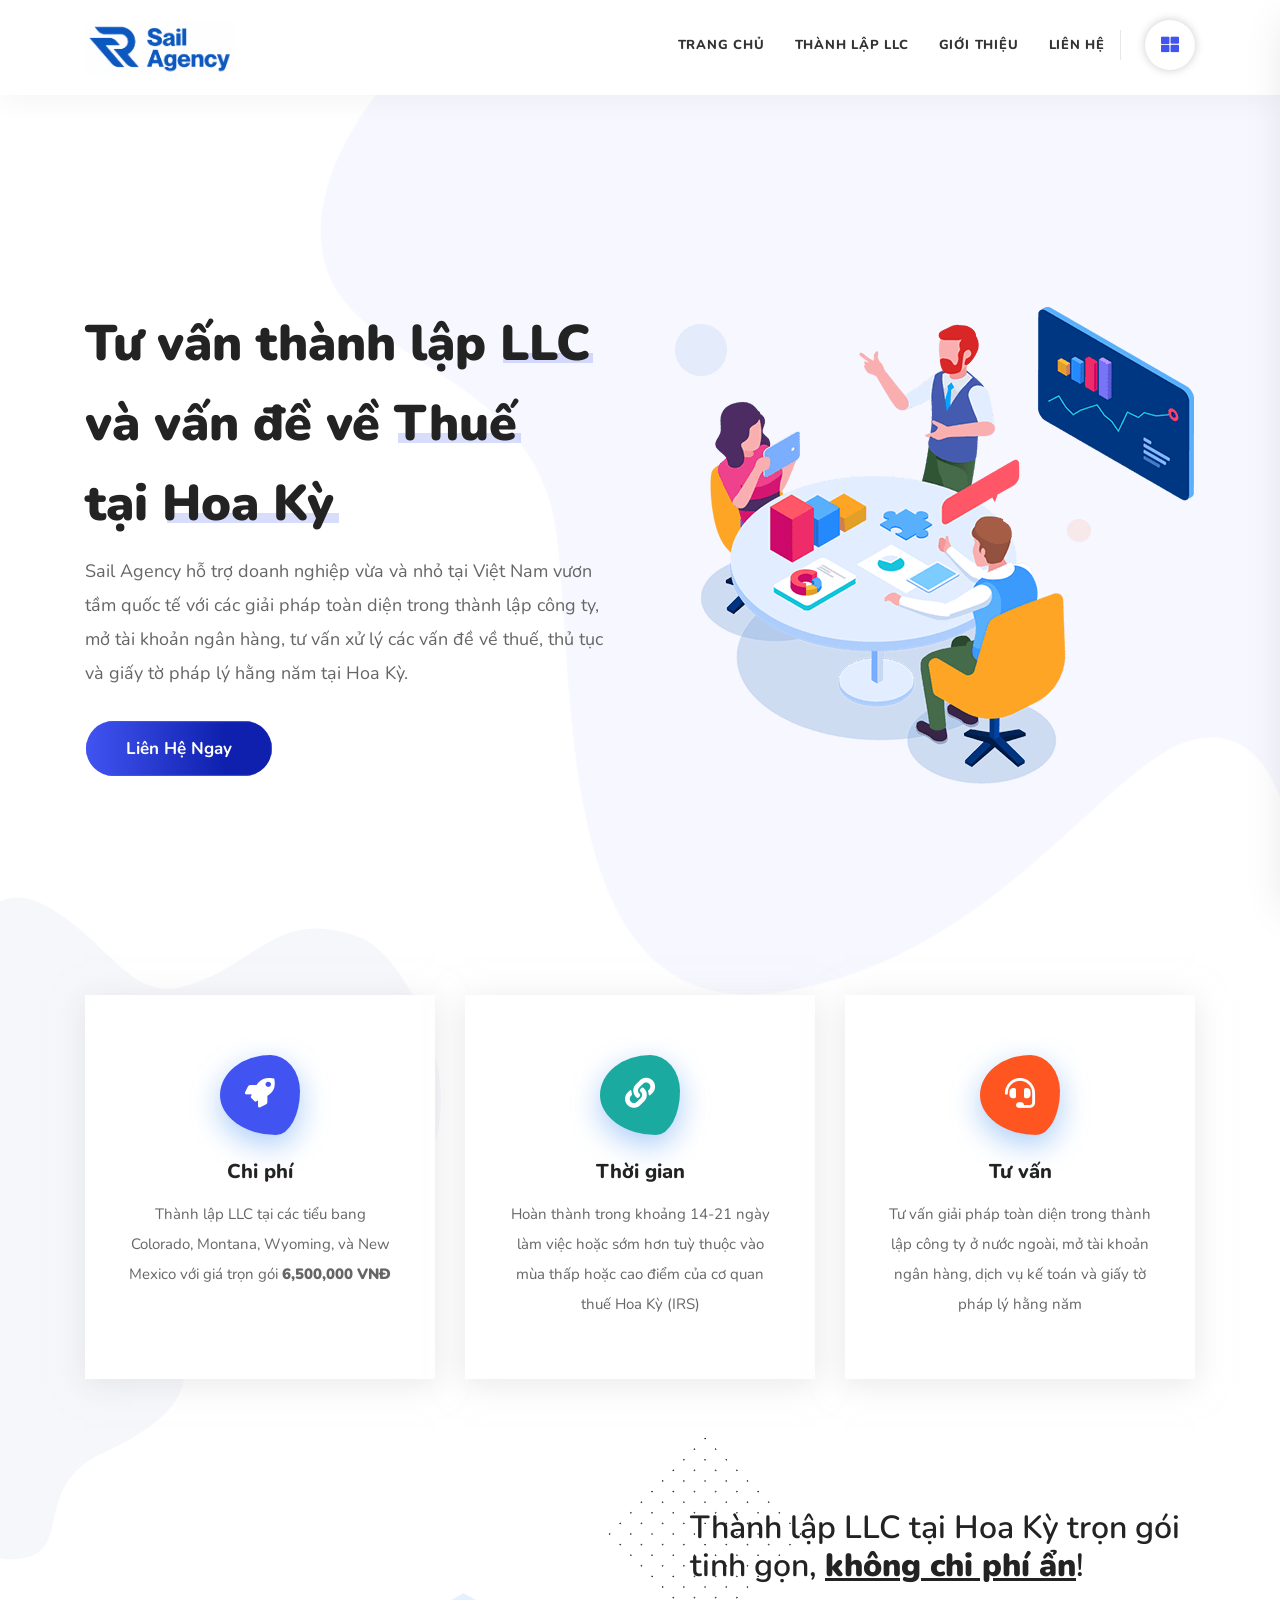
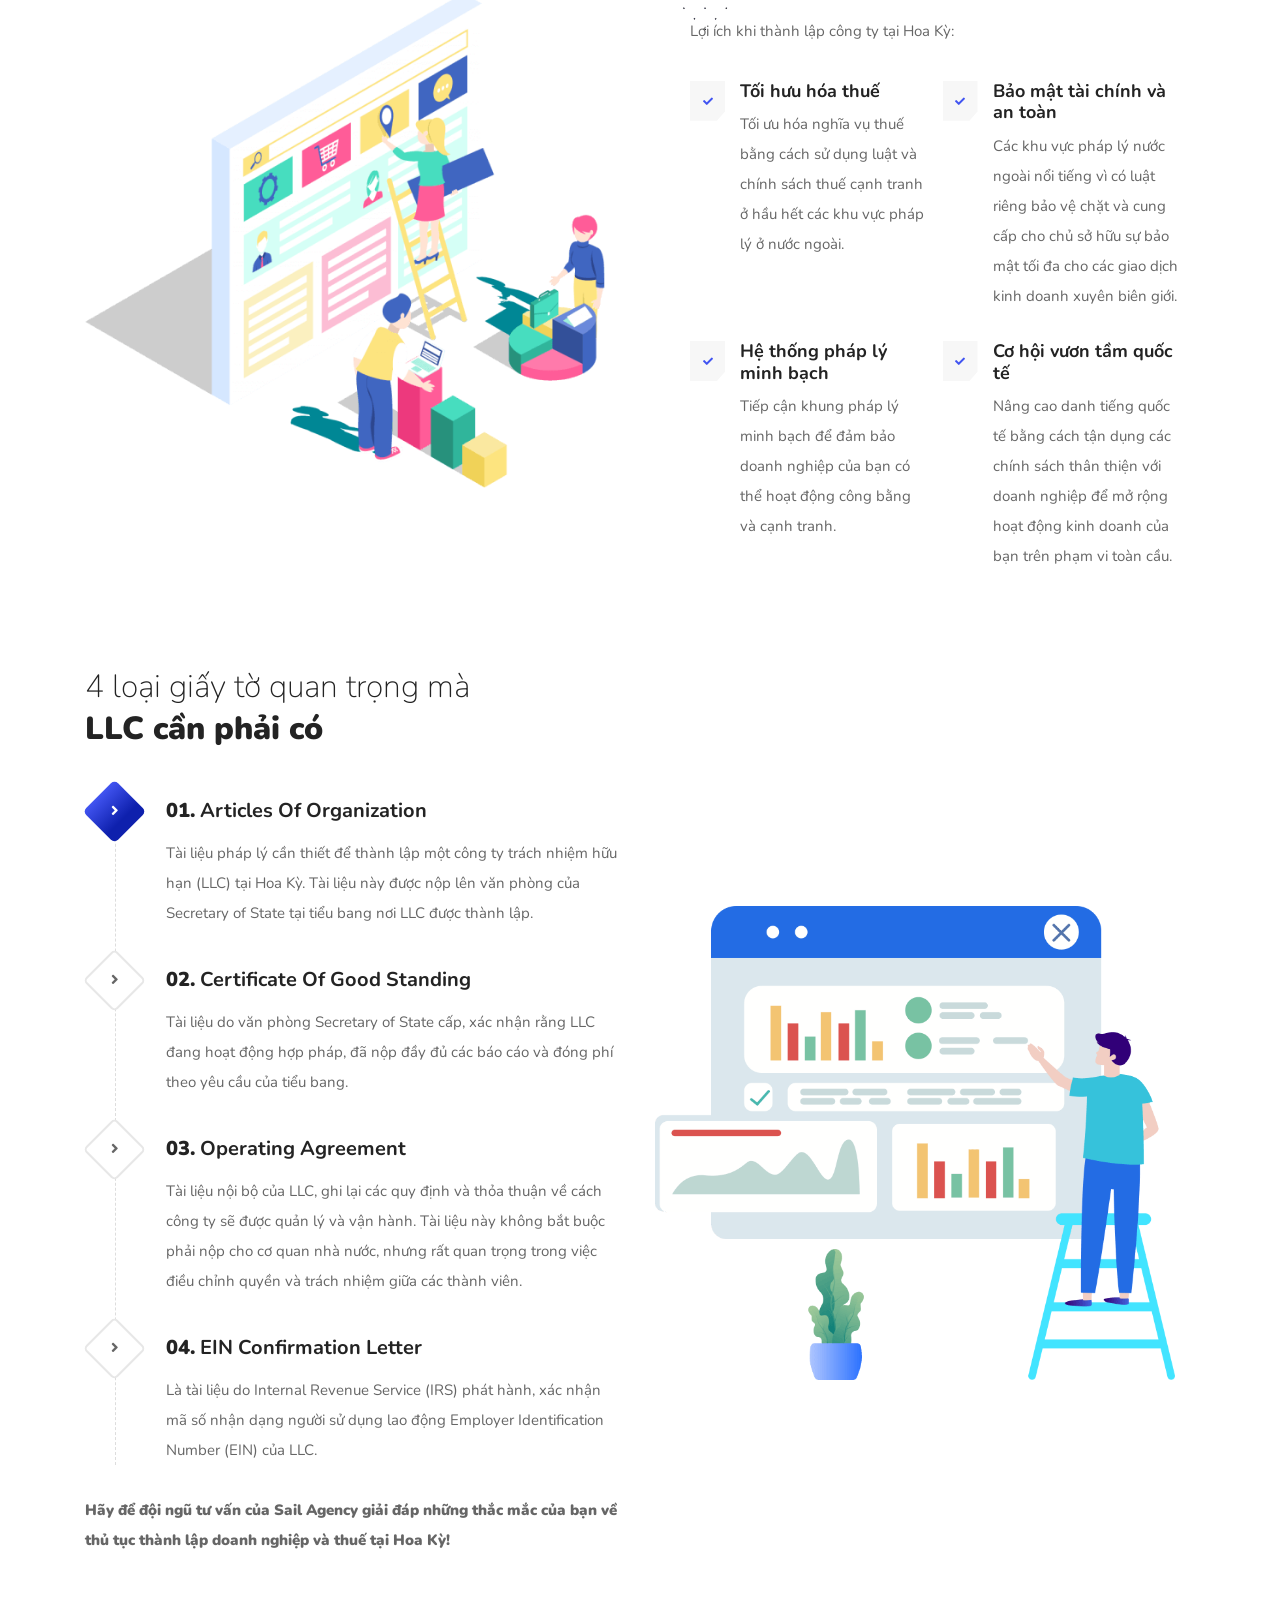
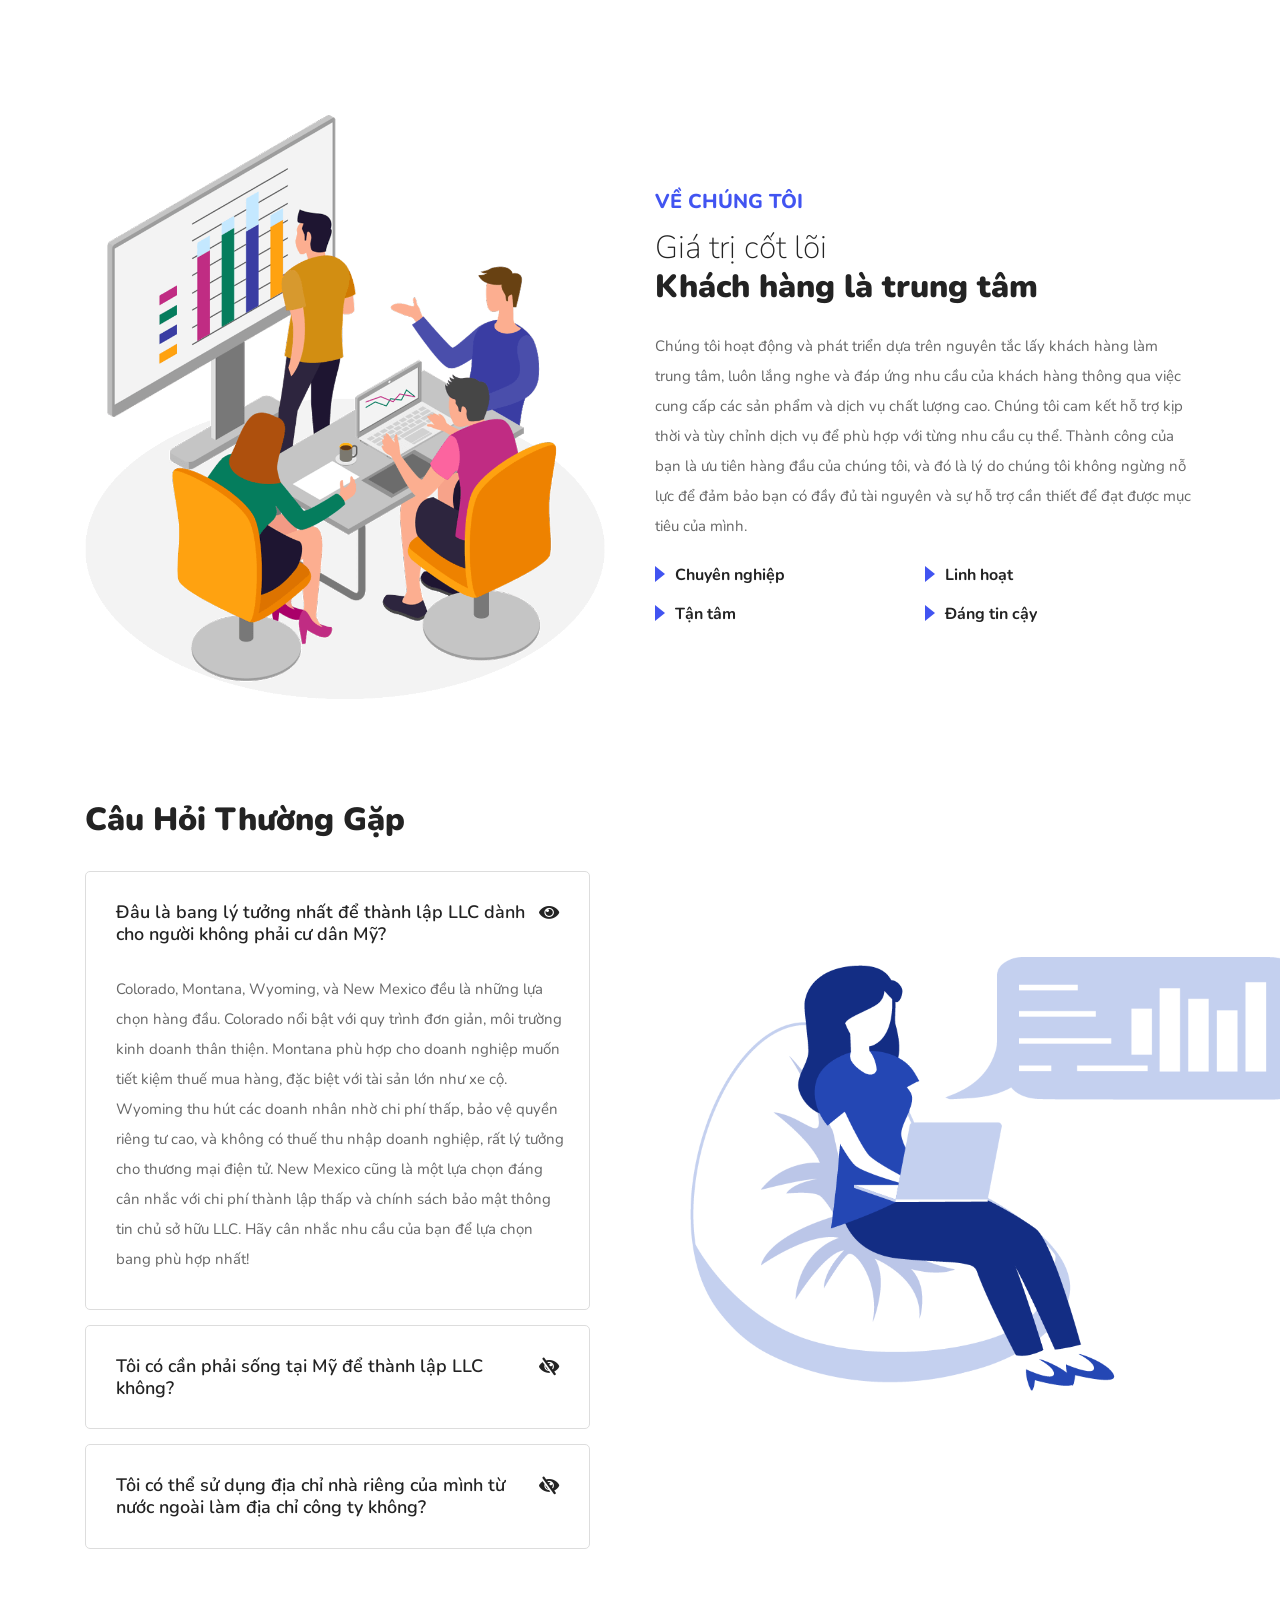
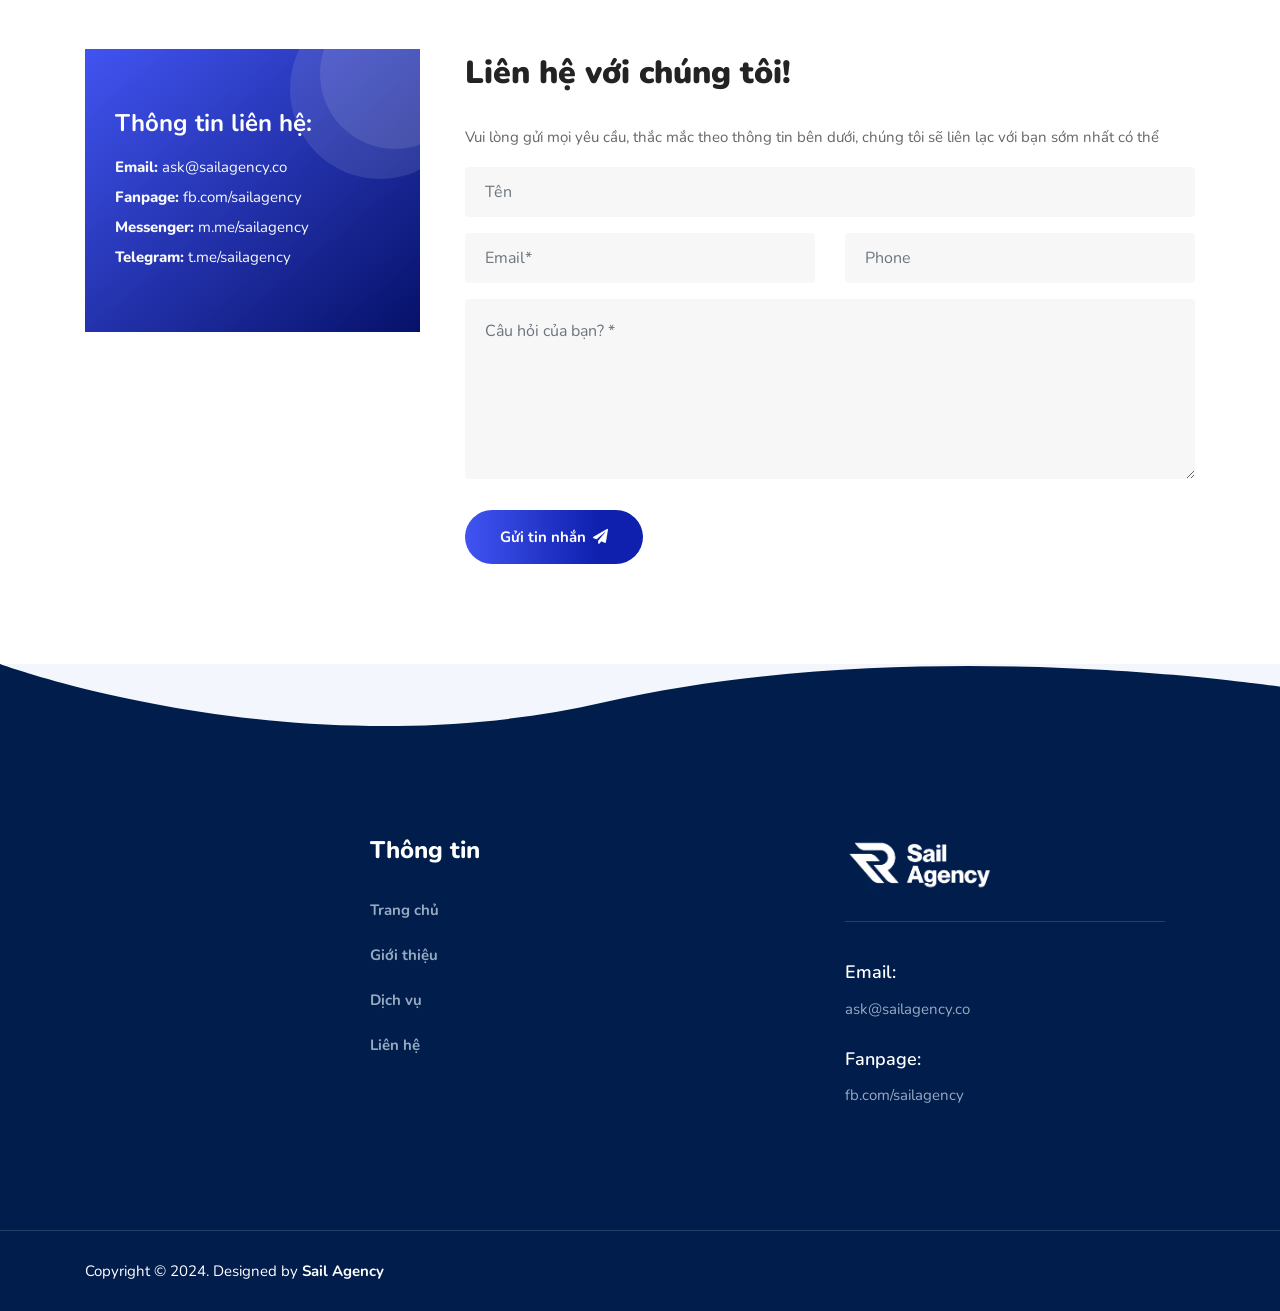
==== commit 9ec051f0: "Update" ====
--- a/index.html
+++ b/index.html
@@ -65,7 +65,7 @@
     <header id="home">
       <!-- Start Navigation -->
       <nav
-        class="navbar navbar-default attr-bg navbar-fixed dark no-background bootsnav"
+        class="navbar navbar-default navbar-sticky dark attr-border bootsnav"
       >
         <!-- Start Top Search -->
         <div class="container">
@@ -111,7 +111,12 @@
               <i class="fa fa-bars"></i>
             </button>
             <a class="navbar-brand" href="index.html">
-              <img src="assets/img/logo.png" class="logo" alt="Logo" />
+              <img
+                src="assets/img/logo-sail.png"
+                width="150"
+                class="logo"
+                alt="Logo"
+              />
             </a>
           </div>
           <!-- End Header Navigation -->
@@ -124,72 +129,100 @@
               data-out="fadeOutUp"
             >
               <li>
+                <a href="#">Trang chủ</a>
+              </li>
+              <li class="dropdown">
                 <a
-                  href="#"
-                  class="dropdown-toggle active"
-                  data-toggle="dropdown"
-                  >Trang chủ</a
+                  href="#thanh-lap-llc"
+                  onclick="scrollToDiv(event, this.getAttribute('href'))"
+                  >Thành lập LLC</a
                 >
               </li>
               <li>
-                <a href="#" class="dropdown-toggle" data-toggle="dropdown"
+                <a
+                  href="#gioi-thieu"
+                  onclick="scrollToDiv(event, this.getAttribute('href'))"
                   >Giới thiệu</a
                 >
               </li>
-              <li class="dropdown">
-                <a href="#" class="dropdown-toggle" data-toggle="dropdown"
-                  >Dịch vụ</a
+              <!-- <li><a href="blog.html">Blog</a></li> -->
+              <li>
+                <a
+                  href="#contact-area"
+                  onclick="scrollToDiv(event, this.getAttribute('href'))"
+                  >Liên hệ</a
                 >
-                <ul class="dropdown-menu">
-                  <li><a href="services.html">Tư vấn thành lập LLC</a></li>
-                  <li>
-                    <a href="services-2.html">Tư vấn các vấn đề về Thuế</a>
-                  </li>
-                </ul>
-              </li>
-              <li><a href="blog.html">Blog</a></li>
-              <li>
-                <a href="contact.html">Liên hệ</a>
-              </li>
+              </li>
+
+              <script>
+                function scrollToDiv(event, href) {
+                  event.preventDefault();
+                  const targetId = href.replace("#", "");
+                  const targetDiv = document.getElementById(targetId);
+                  if (!targetDiv) return;
+
+                  const offset = 180;
+                  const elementPosition = targetDiv.getBoundingClientRect().top;
+                  const offsetPosition =
+                    elementPosition + window.pageYOffset - offset;
+
+                  window.scrollTo({
+                    top: offsetPosition,
+                    behavior: "smooth",
+                  });
+                }
+              </script>
             </ul>
           </div>
           <!-- /.navbar-collapse -->
         </div>
 
         <!-- Start Side Menu -->
-        <!-- <div class="side">
-                <a href="#" class="close-side"><i class="ti-close"></i></a>
-                <div class="widget">
-                    <h4 class="title">Get in touch</h4>
-                    <p>
-                        Arrived compass prepare an on as. Reasonable particular on my it in sympathize. Size now easy eat hand how. Unwilling he departure elsewhere dejection at. Heart large seems may purse means few blind.
-                    </p>
-                    <a href="#" class="btn btn-theme effect btn-sm" data-animation="animated slideInUp">Consultation</a>
-                </div>
-                <div class="widget">
-                    <h4 class="title">Additional Links</h4>
-                    <ul>
-                        <li><a href="#">About</a></li>
-                        <li><a href="#">Projects</a></li>
-                        <li><a href="#">Login</a></li>
-                        <li><a href="#">Register</a></li>
-                    </ul>
-                </div>
-                <div class="widget social">
-                    <h4 class="title">Connect With Us</h4>
-                    <ul class="link">
-                        <li class="facebook"><a href="#"><i class="fab fa-facebook-f"></i></a></li>
-                        <li class="twitter"><a href="#"><i class="fab fa-twitter"></i></a></li>
-                        <li class="pinterest"><a href="#"><i class="fab fa-pinterest"></i></a></li>
-                        <li class="dribbble"><a href="#"><i class="fab fa-dribbble"></i></a></li>
-                    </ul>
-                </div>
-            </div> -->
+        <div class="side">
+          <a class="close-side"><i class="ti-close"></i></a>
+          <div class="widget">
+            <h4 class="title">Sail Agency</h4>
+            <p>
+              Sail Agency hỗ trợ doanh nghiệp vừa và nhỏ tại Việt Nam vươn tầm
+              quốc tế với các giải pháp toàn diện trong thành lập công ty, mở
+              tài khoản ngân hàng, tư vấn xử lý các vấn đề về thuế, thủ tục và
+              giấy tờ pháp lý hằng năm tại Hoa Kỳ.
+            </p>
+          </div>
+          <!-- <div class="widget">
+            <h4 class="title">Additional Links</h4>
+            <ul>
+              <li><a href="#">About</a></li>
+              <li><a href="#">Projects</a></li>
+              <li><a href="#">Login</a></li>
+              <li><a href="#">Register</a></li>
+            </ul>
+          </div> -->
+          <div class="widget social">
+            <h4 class="title">Liên hệ với chúng tôi</h4>
+            <ul class="link">
+              <li class="facebook">
+                <a href="https://www.facebook.com/sailagency" target="_blank">
+                  <i class="fab fa-facebook-f"></i>
+                </a>
+              </li>
+              <li class="messenger">
+                <a href="https://www.m.me/sailagency" target="_blank">
+                  <i class="fab fa-facebook-messenger"></i>
+                </a>
+              </li>
+              <li class="telegram">
+                <a href="https://telegram.me/sailagency" target="_blank">
+                  <i class="fab fa-telegram-plane"></i>
+                </a>
+              </li>
+            </ul>
+          </div>
+        </div>
         <!-- End Side Menu -->
       </nav>
       <!-- End Navigation -->
     </header>
-    <!-- End Header -->
 
     <!-- Start Banner 
     ============================================= -->
@@ -226,7 +259,8 @@
               <a
                 class="btn circle btn-md btn-gradient wow fadeInUp"
                 data-wow-duration="1.8s"
-                href="#"
+                href="#contact-area"
+                onclick="scrollToDiv(event, this.getAttribute('href'))"
                 >Liên hệ ngay</a
               >
             </div>
@@ -303,7 +337,7 @@
 
     <!-- Start Why Choose Us 
     ============================================= -->
-    <div id="WeofferAFullRange" class="choose-us-area default-padding-bottom">
+    <div id="thanh-lap-llc" class="choose-us-area default-padding-bottom">
       <div class="container">
         <div class="row align-center">
           <div class="col-lg-6 thumb wow fadeInLeft">
@@ -431,6 +465,50 @@
       </div>
     </div>
     <!-- End Process Area -->
+
+    <!-- Start Our Benefits 
+    ============================================= -->
+    <div id="gioi-thieu">
+      <div class="benifits-area reverse default-padding-bottom">
+        <div class="container">
+          <div class="row align-center">
+            <div class="col-lg-6 thumb wow fadeInLeft">
+              <img src="assets/img/illustration/44.png" alt="Thumb" />
+            </div>
+
+            <div class="col-lg-6 info wow fadeInDown">
+              <h5>Về chúng tôi</h5>
+              <h2>Giá trị cốt lõi <strong>Khách hàng là trung tâm</strong></h2>
+              <p>
+                Chúng tôi hoạt động và phát triển dựa trên nguyên tắc lấy khách
+                hàng làm trung tâm, luôn lắng nghe và đáp ứng nhu cầu của khách
+                hàng thông qua việc cung cấp các sản phẩm và dịch vụ chất lượng
+                cao. Chúng tôi cam kết hỗ trợ kịp thời và tùy chỉnh dịch vụ để
+                phù hợp với từng nhu cầu cụ thể. Thành công của bạn là ưu tiên
+                hàng đầu của chúng tôi, và đó là lý do chúng tôi không ngừng nỗ
+                lực để đảm bảo bạn có đầy đủ tài nguyên và sự hỗ trợ cần thiết
+                để đạt được mục tiêu của mình.
+              </p>
+              <ul>
+                <li>
+                  <h5>Chuyên nghiệp</h5>
+                </li>
+                <li>
+                  <h5>Linh hoạt</h5>
+                </li>
+                <li>
+                  <h5>Tận tâm</h5>
+                </li>
+                <li>
+                  <h5>Đáng tin cậy</h5>
+                </li>
+              </ul>
+            </div>
+          </div>
+        </div>
+      </div>
+    </div>
+    <!-- End Our Benefits -->
 
     <!-- Star Faq
     ============================================= -->
@@ -554,347 +632,27 @@
     </div>
     <!-- End Faq -->
 
-    <!-- Start Blog
-    ============================================= -->
-    <div class="blog-area default-padding-bottom bottom-less">
-      <div class="container">
-        <div class="row">
-          <div class="col-lg-8 offset-lg-2">
-            <div class="site-heading text-center">
-              <h5>Blog</h5>
-              <h2>Một số thông tin hữu ích</h2>
-              <div class="heading-divider"></div>
-            </div>
-          </div>
-        </div>
-        <div class="blog-items content-less">
-          <div class="row">
-            <!-- Single Item -->
-            <div class="single-item col-lg-4 col-md-6">
-              <div class="item wow fadeInUp" data-wow-delay="600ms">
-                <div class="thumb">
-                  <a href="#"
-                    ><img src="assets/img/800x600.png" alt="Thumb"
-                  /></a>
-                </div>
-                <div class="info">
-                  <div class="tags">
-                    <a href="#">SEO</a>
-                    <a href="#">Analysis</a>
-                  </div>
-                  <div class="meta">
-                    <ul>
-                      <li><i class="fas fa-calendar-alt"></i> 18 Nov, 2020</li>
-                      <li>By <a href="#">Park Lee</a></li>
-                    </ul>
-                  </div>
-                  <h4>
-                    <a href="#">Consulted admitting is power acuteness. </a>
-                  </h4>
-                  <a class="btn circle btn-theme border btn-sm" href="#"
-                    >Read More <i class="fas fa-long-arrow-alt-right"></i
-                  ></a>
-                </div>
-              </div>
-            </div>
-            <!-- End Single Item -->
-            <!-- Single Item -->
-            <div class="single-item col-lg-4 col-md-6">
-              <div class="item wow fadeInUp" data-wow-delay="600ms">
-                <div class="thumb">
-                  <a href="#"
-                    ><img src="assets/img/800x600.png" alt="Thumb"
-                  /></a>
-                </div>
-                <div class="info">
-                  <div class="tags">
-                    <a href="#">Performance</a>
-                    <a href="#">High</a>
-                  </div>
-                  <div class="meta">
-                    <ul>
-                      <li><i class="fas fa-calendar-alt"></i> 05 Dec, 2020</li>
-                      <li>By <a href="#">Park Lee</a></li>
-                    </ul>
-                  </div>
-                  <h4>
-                    <a href="#">Unsatiable entreaties may collecting Power.</a>
-                  </h4>
-                  <a class="btn circle btn-theme border btn-sm" href="#"
-                    >Read More <i class="fas fa-long-arrow-alt-right"></i
-                  ></a>
-                </div>
-              </div>
-            </div>
-            <!-- End Single Item -->
-            <!-- Single Item -->
-            <div class="single-item col-lg-4 col-md-6">
-              <div class="item wow fadeInUp" data-wow-delay="600ms">
-                <div class="thumb">
-                  <a href="#"
-                    ><img src="assets/img/800x600.png" alt="Thumb"
-                  /></a>
-                </div>
-                <div class="info">
-                  <div class="tags">
-                    <a href="#">Affiliate</a>
-                    <a href="#">Process</a>
-                  </div>
-                  <div class="meta">
-                    <ul>
-                      <li><i class="fas fa-calendar-alt"></i> 26 Sep, 2020</li>
-                      <li>By <a href="#">Park Lee</a></li>
-                    </ul>
-                  </div>
-                  <h4>
-                    <a href="#">Consulted admitting is power acuteness. </a>
-                  </h4>
-                  <a class="btn circle btn-theme border btn-sm" href="#"
-                    >Read More <i class="fas fa-long-arrow-alt-right"></i
-                  ></a>
-                </div>
-              </div>
-            </div>
-            <!-- End Single Item -->
-          </div>
-        </div>
-      </div>
-    </div>
-    <!-- End Blog Area -->
-
     <!-- Start Contact Area  
     ============================================= -->
-    <div id="contact" class="contact-us-area default-padding-bottom">
-      <div class="container">
-        <div class="row">
-          <div class="col-lg-4 address text-light">
-            <div class="address-items wow fadeInUp">
-              <div class="item">
-                <h4>Thông tin liên hệ:</h4>
-                <div class="info">
-                  <ul>
-                    <li>Fanpage: <span>fb.com/sailagency</span></li>
-                    <li>Messenger: <span>m.me/sailagency</span></li>
-                    <li>Telegram: <span>t.me/sailagency</span></li>
-                  </ul>
-                </div>
-              </div>
-            </div>
-          </div>
-
-          <div class="col-lg-8 contact-form wow fadeInLeft">
-            <h2><strong>Liên hệ với chúng tôi!</strong></h2>
-            <p>
-              Vui lòng gửi mọi yêu cầu, thắc mắc theo thông tin bên dưới, chúng
-              tôi sẽ liên lạc với bạn sớm nhất có thể
-            </p>
-            <form
-              action="assets/mail/contact.php"
-              method="POST"
-              class="contact-form"
-            >
-              <div class="row">
-                <div class="col-lg-12">
-                  <div class="form-group">
-                    <input
-                      class="form-control"
-                      id="name"
-                      name="name"
-                      placeholder="Tên"
-                      type="text"
-                    />
-                    <span class="alert-error"></span>
-                  </div>
-                </div>
-                <div class="col-lg-6">
-                  <div class="form-group">
-                    <input
-                      class="form-control"
-                      id="email"
-                      name="email"
-                      placeholder="Email*"
-                      type="email"
-                    />
-                    <span class="alert-error"></span>
-                  </div>
-                </div>
-                <div class="col-lg-6">
-                  <div class="form-group">
-                    <input
-                      class="form-control"
-                      id="phone"
-                      name="phone"
-                      placeholder="Phone"
-                      type="text"
-                    />
-                    <span class="alert-error"></span>
-                  </div>
-                </div>
-                <div class="col-lg-12">
-                  <div class="form-group comments">
-                    <textarea
-                      class="form-control"
-                      id="comments"
-                      name="comments"
-                      placeholder="Câu hỏi của bạn? *"
-                    ></textarea>
-                  </div>
-                </div>
-                <div class="col-lg-12">
-                  <button type="submit" name="submit" id="submit">
-                    Gửi tin nhắn <i class="fa fa-paper-plane"></i>
-                  </button>
-                </div>
-                <!-- Alert Message -->
-                <div class="col-lg-12 alert-notification">
-                  <div id="message" class="alert-msg"></div>
-                </div>
-              </div>
-            </form>
-          </div>
-        </div>
-      </div>
-    </div>
+
+    <div id="contact-area"></div>
+    <script>
+      fetch("contact-area.html")
+        .then((response) => response.text())
+        .then(
+          (data) => (document.getElementById("contact-area").innerHTML = data)
+        );
+    </script>
     <!-- End Contact -->
 
     <!-- Start Footer 
     ============================================= -->
-    <footer class="bg-dark text-light">
-      <div class="svg-shape">
-        <svg
-          xmlns="http://www.w3.org/2000/svg"
-          class="gray"
-          preserveAspectRatio="none"
-          viewBox="0 0 1070 52"
-        >
-          <path d="M0,0S247,91,505,32c261.17-59.72,565-13,565-13V0Z"></path>
-        </svg>
-      </div>
-      <div class="container">
-        <div class="f-items default-padding">
-          <div class="row">
-            <div class="col-lg-4 col-md-6 item">
-              <div class="f-item about">
-                <img src="assets/img/logo-light.png" alt="Logo" />
-                <div class="address">
-                  <ul>
-                    <li>
-                      <div class="icon">
-                        <i class="flaticon-email"></i>
-                      </div>
-                      <div class="info">
-                        <h5>Email:</h5>
-                        <span>support@validtemplates.com</span>
-                      </div>
-                    </li>
-                    <li>
-                      <div class="icon">
-                        <i class="flaticon-call"></i>
-                      </div>
-                      <div class="info">
-                        <h5>Phone:</h5>
-                        <span>+44-20-7328-4499</span>
-                      </div>
-                    </li>
-                  </ul>
-                </div>
-              </div>
-            </div>
-            <div class="col-lg-2 col-md-6 item">
-              <div class="f-item link">
-                <h4 class="widget-title">Company</h4>
-                <ul>
-                  <li>
-                    <a href="#">Home</a>
-                  </li>
-                  <li>
-                    <a href="#">About us</a>
-                  </li>
-                  <li>
-                    <a href="#">Blog Page</a>
-                  </li>
-                </ul>
-              </div>
-            </div>
-
-            <div class="col-lg-2 col-md-6 item">
-              <div class="f-item link">
-                <h4 class="widget-title">Useful Link</h4>
-                <ul>
-                  <li>
-                    <a href="#">Career</a>
-                  </li>
-                  <li>
-                    <a href="#">Leadership</a>
-                  </li>
-                  <li>
-                    <a href="#">Strategy</a>
-                  </li>
-                  <li>
-                    <a href="#">Services</a>
-                  </li>
-                  <li>
-                    <a href="#">History</a>
-                  </li>
-                </ul>
-              </div>
-            </div>
-
-            <div class="col-lg-4 col-md-6 item">
-              <div class="f-item recent-post">
-                <h4 class="widget-title">Latest News</h4>
-                <div class="item">
-                  <a href="#"
-                    >Delighted prevailed supported too not remainder perpetual
-                    who furnished.</a
-                  >
-                  <span
-                    ><i class="fas fa-calendar-alt"></i> 22 Aug, 2020 -
-                    <a href="#">Admin</a></span
-                  >
-                </div>
-                <div class="item">
-                  <a href="#"
-                    >Speaking trifling an to unpacked moderate debating learnin
-                    management.
-                  </a>
-                  <span
-                    ><i class="fas fa-calendar-alt"></i> 15 Nov, 2020 -
-                    <a href="#">User</a></span
-                  >
-                </div>
-              </div>
-            </div>
-          </div>
-        </div>
-      </div>
-      <!-- Start Footer Bottom -->
-      <div class="footer-bottom">
-        <div class="container">
-          <div class="row">
-            <div class="col-md-6">
-              <p>
-                Copyright &copy; 2024. Designed by <a href="#">Sail Agency</a>
-              </p>
-            </div>
-            <!-- <div class="col-md-6 text-right link">
-              <ul>
-                <li>
-                  <a href="#">Terms</a>
-                </li>
-                <li>
-                  <a href="#">Privacy</a>
-                </li>
-                <li>
-                  <a href="#">Support</a>
-                </li>
-              </ul>
-            </div> -->
-          </div>
-        </div>
-      </div>
-      <!-- End Footer Bottom -->
-    </footer>
+    <div id="footer"></div>
+    <script>
+      fetch("footer.html")
+        .then((response) => response.text())
+        .then((data) => (document.getElementById("footer").innerHTML = data));
+    </script>
     <!-- End Footer -->
 
     <!-- jQuery Frameworks
--- a/assets/css/bootsnav.css
+++ b/assets/css/bootsnav.css
@@ -724,6 +724,14 @@
   background: #3b5998 none repeat scroll 0 0;
 }
 
+.bootsnav .side .widget.social li.telegram a {
+  background: #376de2 none repeat scroll 0 0;
+}
+
+.bootsnav .side .widget.social li.messenger a {
+  background: #ca0453 none repeat scroll 0 0;
+}
+
 .bootsnav .side .widget.social li.twitter a {
   background: #1da1f2 none repeat scroll 0 0;
 }
--- a/style.css
+++ b/style.css
@@ -470,7 +470,7 @@
 }
 
 .default-padding-bottom {
-  padding-bottom: 120px;
+  padding-bottom: 100px;
 }
 
 .default-padding.bottom-less {
@@ -5306,6 +5306,14 @@
   background: #3B5998 none repeat scroll 0 0;
 }
 
+.sidebar-item.social-sidebar li.telegram a {
+  background: #3B5998 none repeat scroll 0 0;
+}
+
+.sidebar-item.social-sidebar li.messenger a {
+  background: #3B5998 none repeat scroll 0 0;
+}
+
 .sidebar-item.social-sidebar li.twitter a {
   background: #1DA1F2 none repeat scroll 0 0;
 }
@@ -5459,6 +5467,14 @@
 }
 
 .blog-area .blog-content .share li.facebook a {
+  color: #3B5998;
+}
+
+.blog-area .blog-content .share li.telegram a {
+  color: #3B5998;
+}
+
+.blog-area .blog-content .share li.messenger a {
   color: #3B5998;
 }
 
@@ -5963,6 +5979,14 @@
   background: #3B5998 none repeat scroll 0 0;
 }
 
+.login-area .social-login li.telegram a {
+  background: #3B5998 none repeat scroll 0 0;
+}
+
+.login-area .social-login li.messenger a {
+  background: #3B5998 none repeat scroll 0 0;
+}
+
 .login-area .social-login li.twitter a {
   background: #1DA1F2 none repeat scroll 0 0;
 }
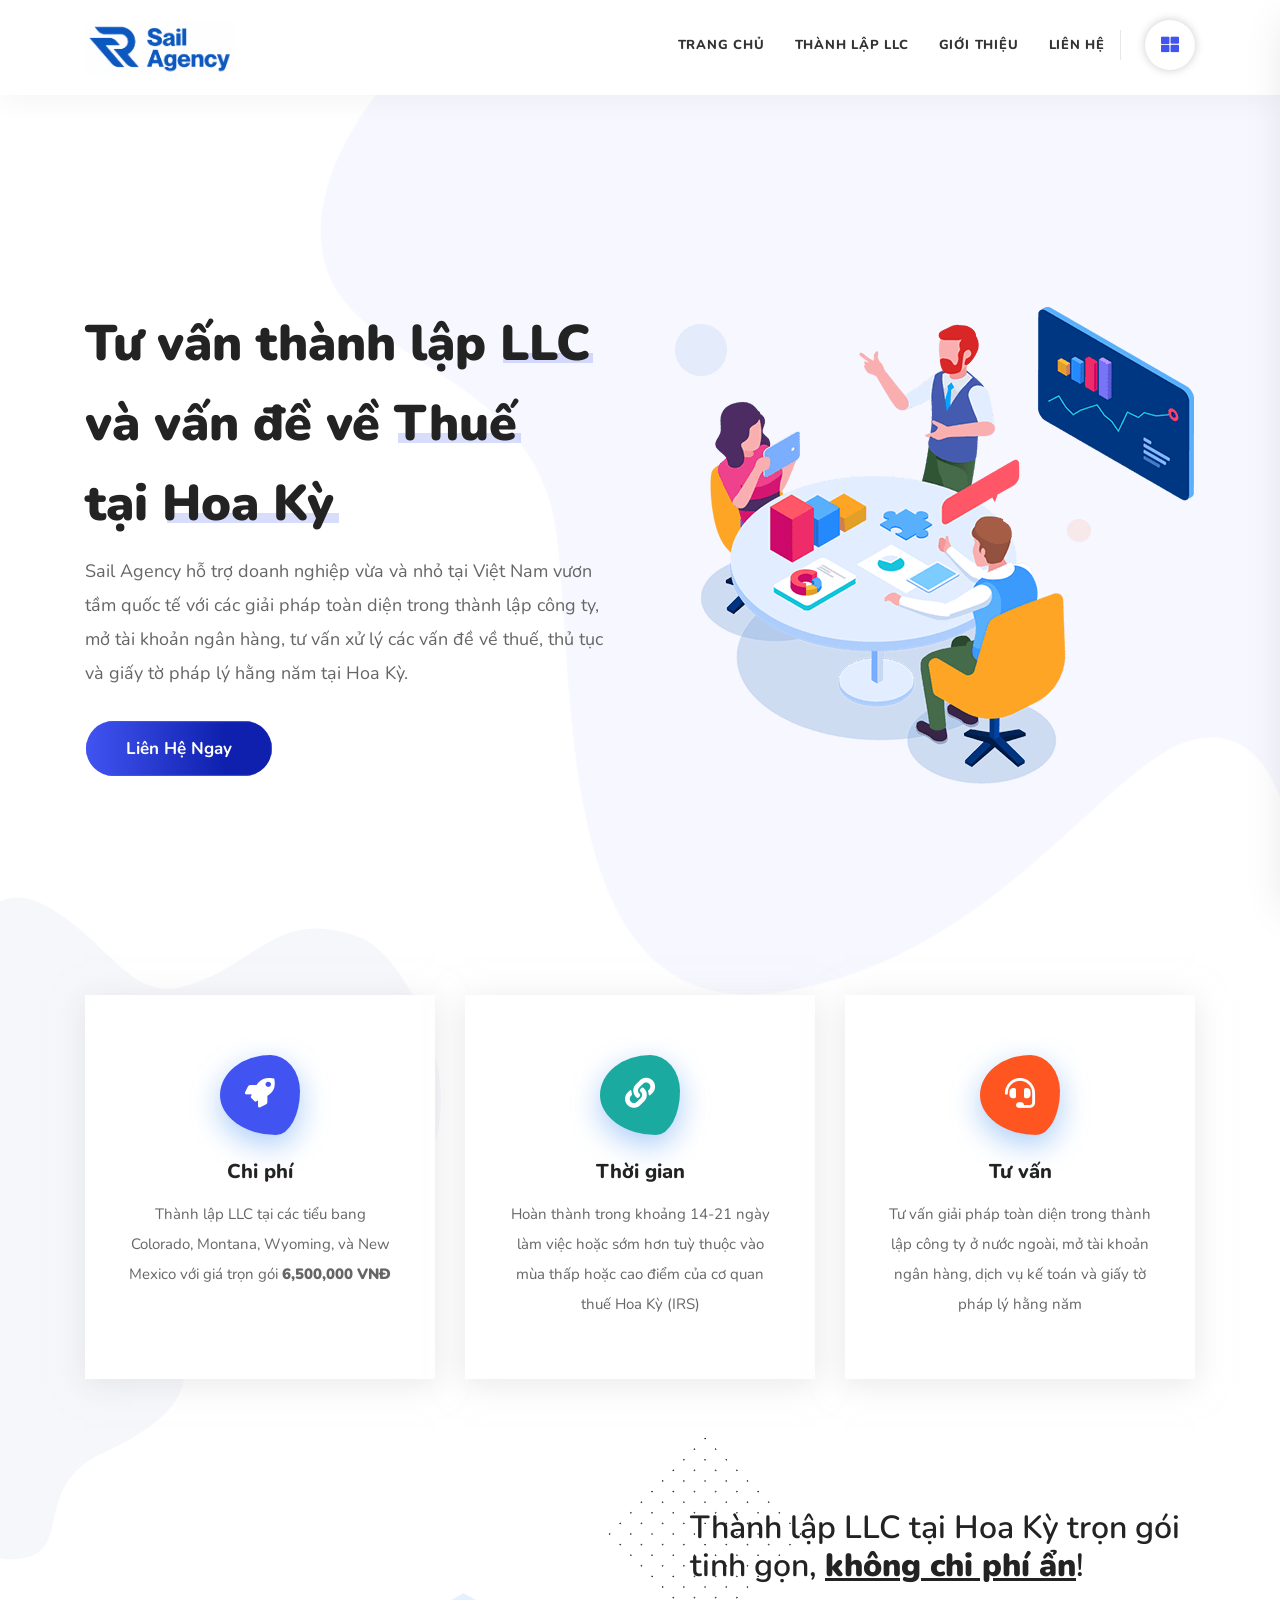
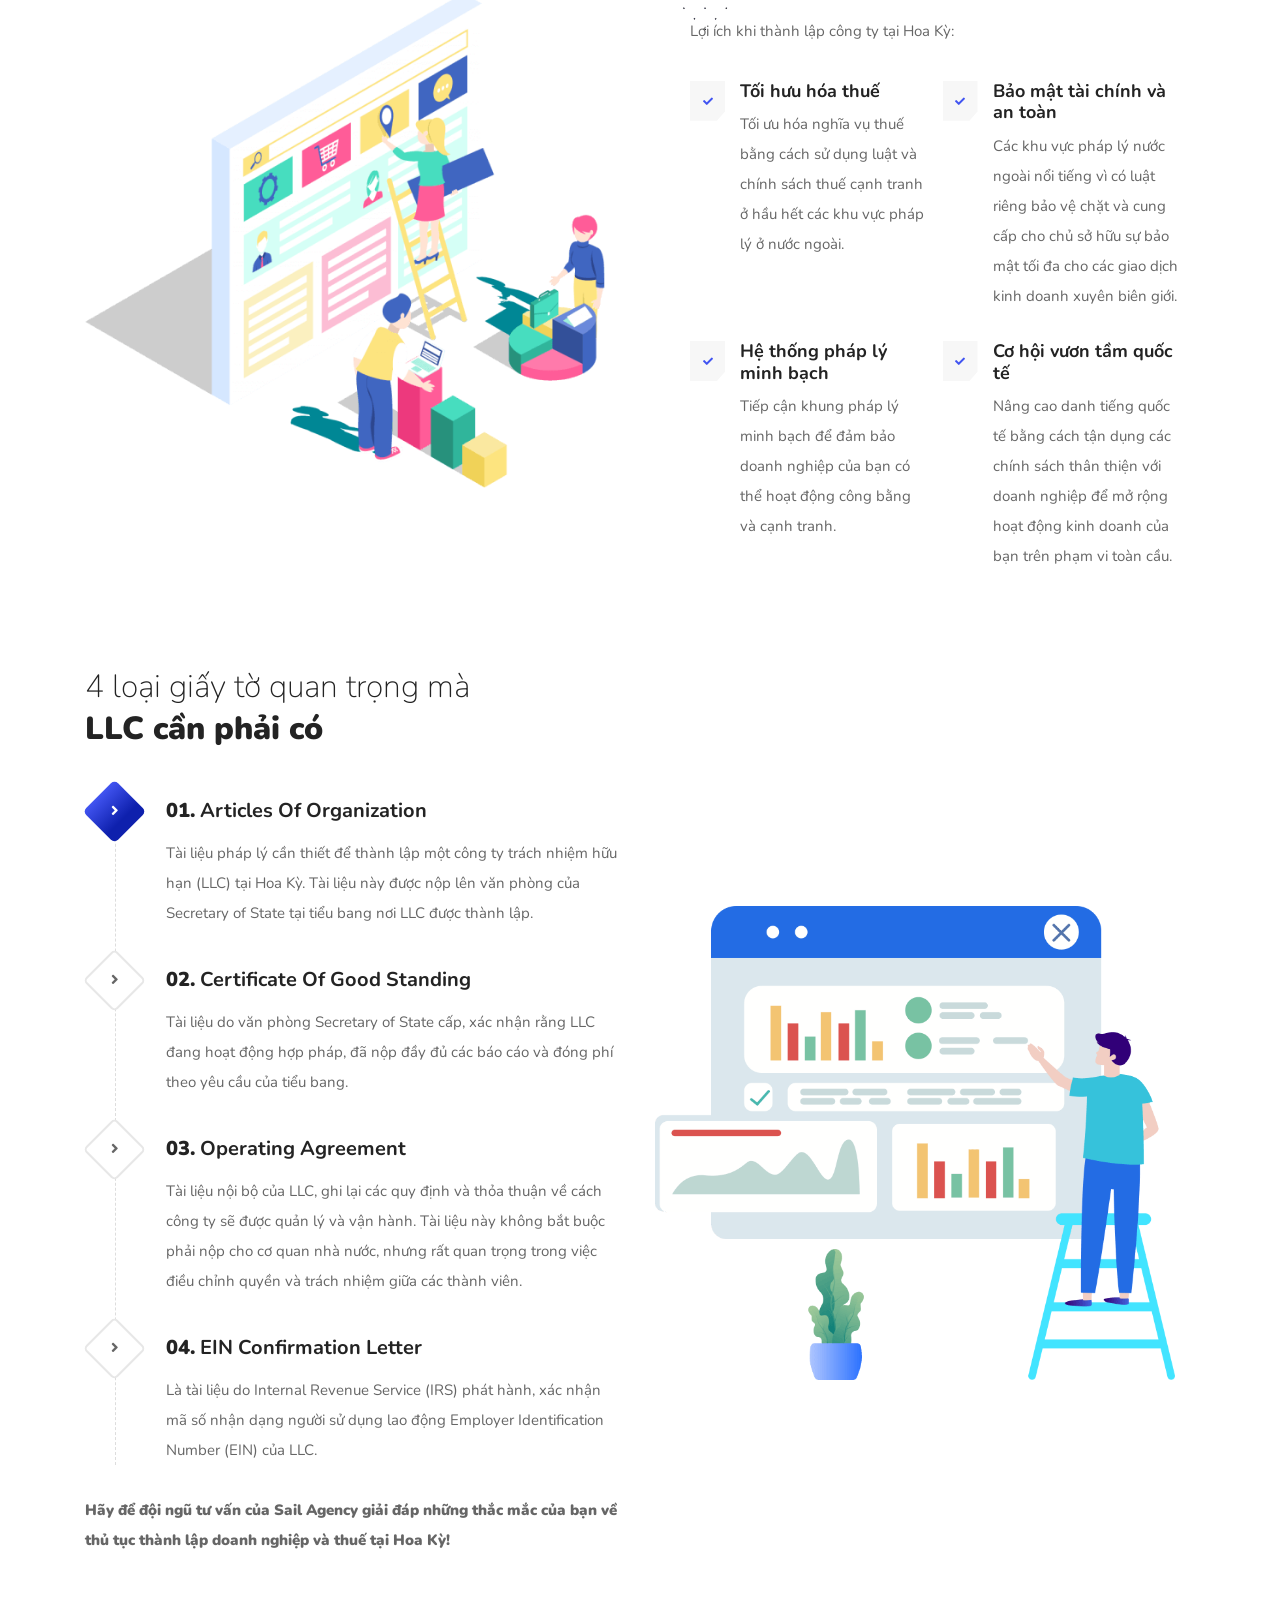
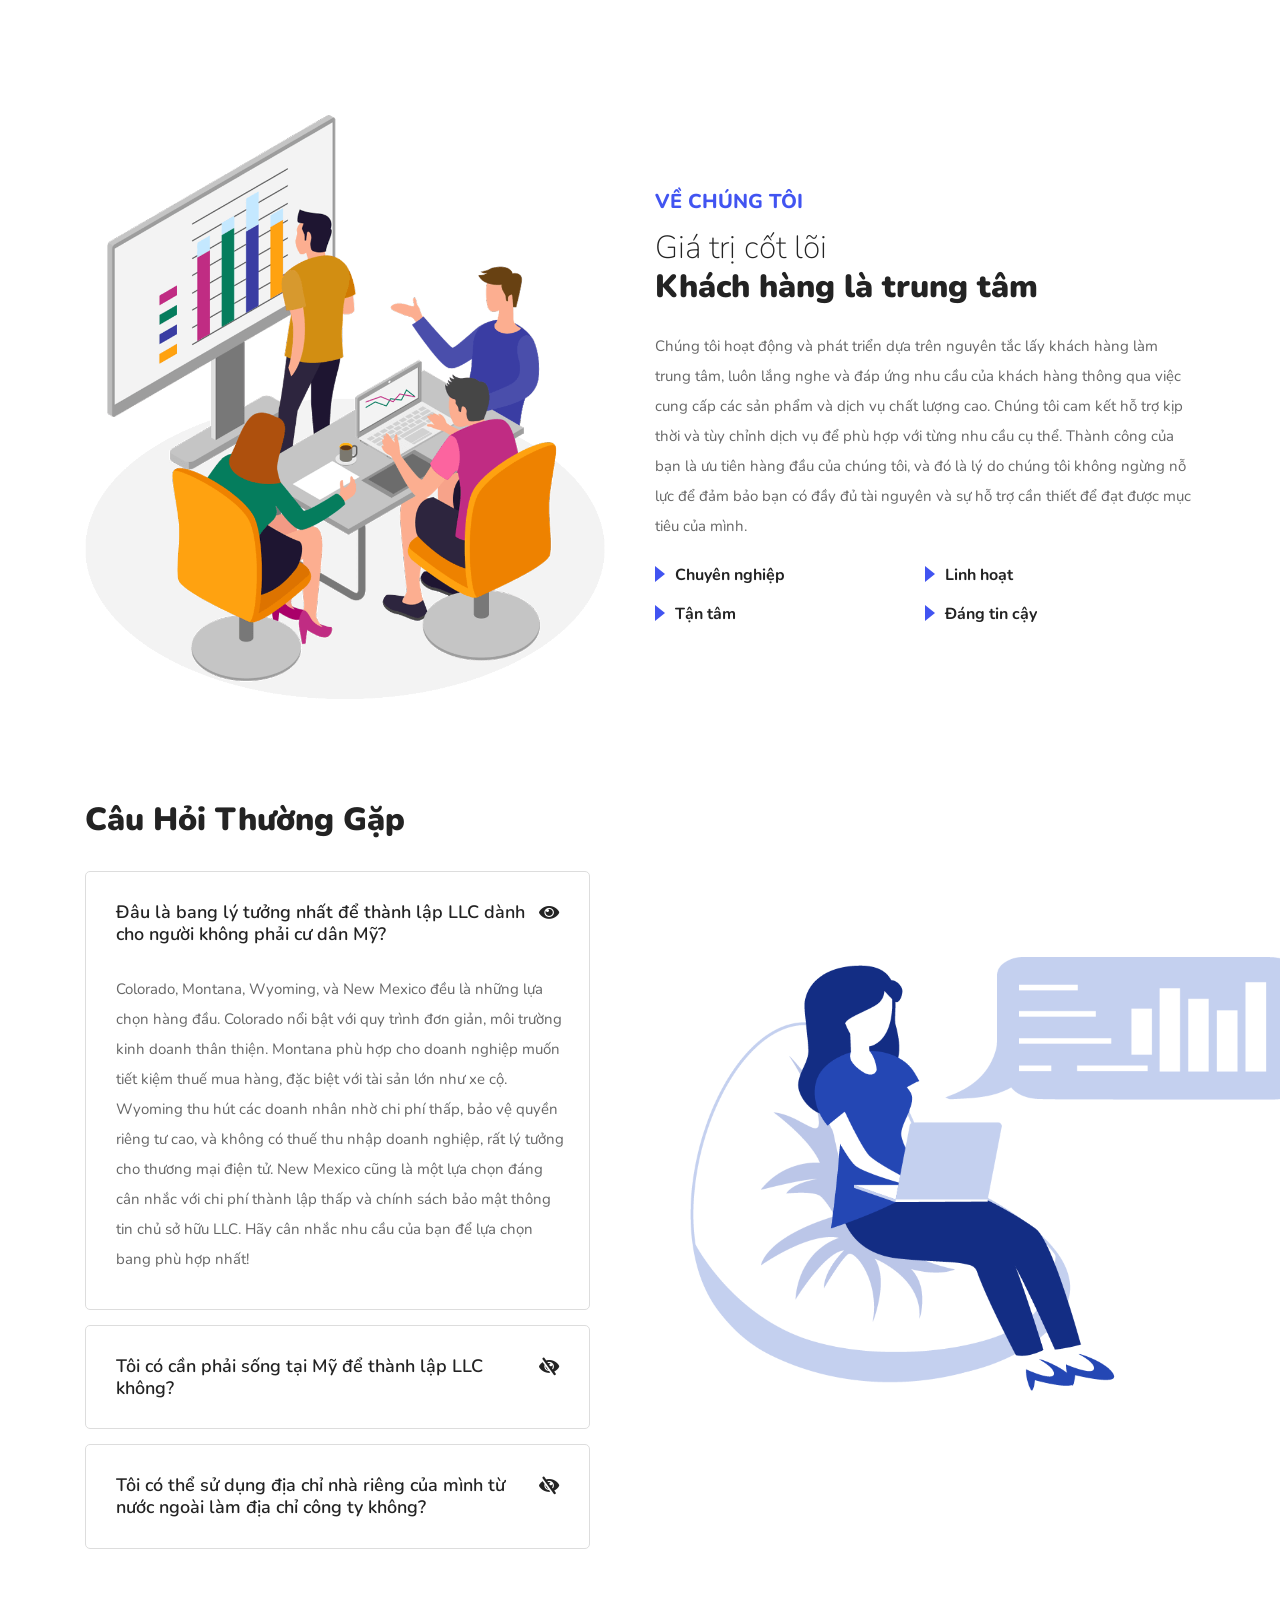
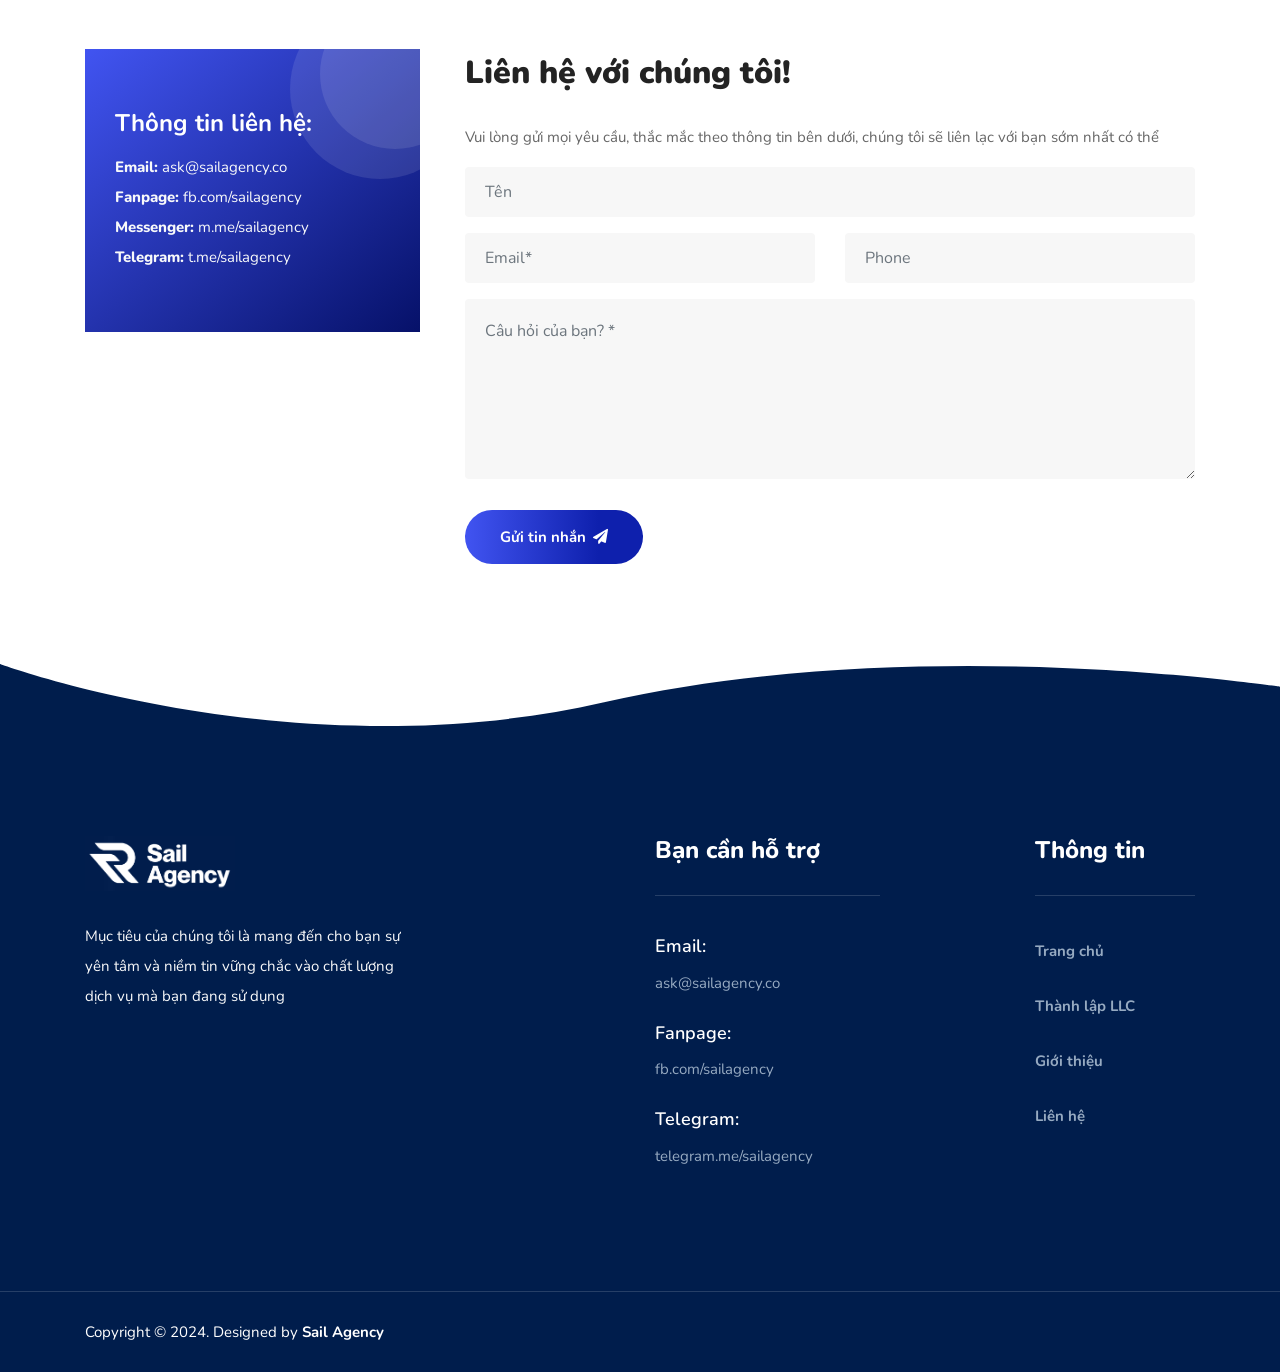
==== commit 2197581b: "Update" ====
--- a/index.html
+++ b/index.html
@@ -131,7 +131,7 @@
               <li>
                 <a href="#">Trang chủ</a>
               </li>
-              <li class="dropdown">
+              <li>
                 <a
                   href="#thanh-lap-llc"
                   onclick="scrollToDiv(event, this.getAttribute('href'))"
@@ -655,6 +655,39 @@
     </script>
     <!-- End Footer -->
 
+    <script>
+      document
+        .getElementById("contactForm")
+        .addEventListener("submit", function (event) {
+          let isValid = true;
+
+          // Clear previous error messages
+          document.getElementById("emailError").textContent = "";
+          document.getElementById("commentsError").textContent = "";
+
+          // Validate Email
+          const email = document.getElementById("email").value;
+          if (!email) {
+            document.getElementById("emailError").textContent =
+              "Vui lòng nhập thông tin";
+            isValid = false;
+          }
+
+          // Validate Comments
+          const comments = document.getElementById("comments").value;
+          if (!comments) {
+            document.getElementById("commentsError").textContent =
+              "Vui lòng nhập thông tin";
+            isValid = false;
+          }
+
+          // Prevent form submission if validation fails
+          if (!isValid) {
+            event.preventDefault();
+          }
+        });
+    </script>
+
     <!-- jQuery Frameworks
     ============================================= -->
     <script src="assets/js/jquery-1.12.4.min.js"></script>
--- a/style.css
+++ b/style.css
@@ -6132,6 +6132,12 @@
   padding-top: 15px;
 }
 
+footer .border-right {
+  border-right: 1px solid rgba(255, 255, 255, 0.15);
+  ;
+  /* padding-top: 15px; */
+}
+
 footer .link li {
   margin-bottom: 15px;
 }
